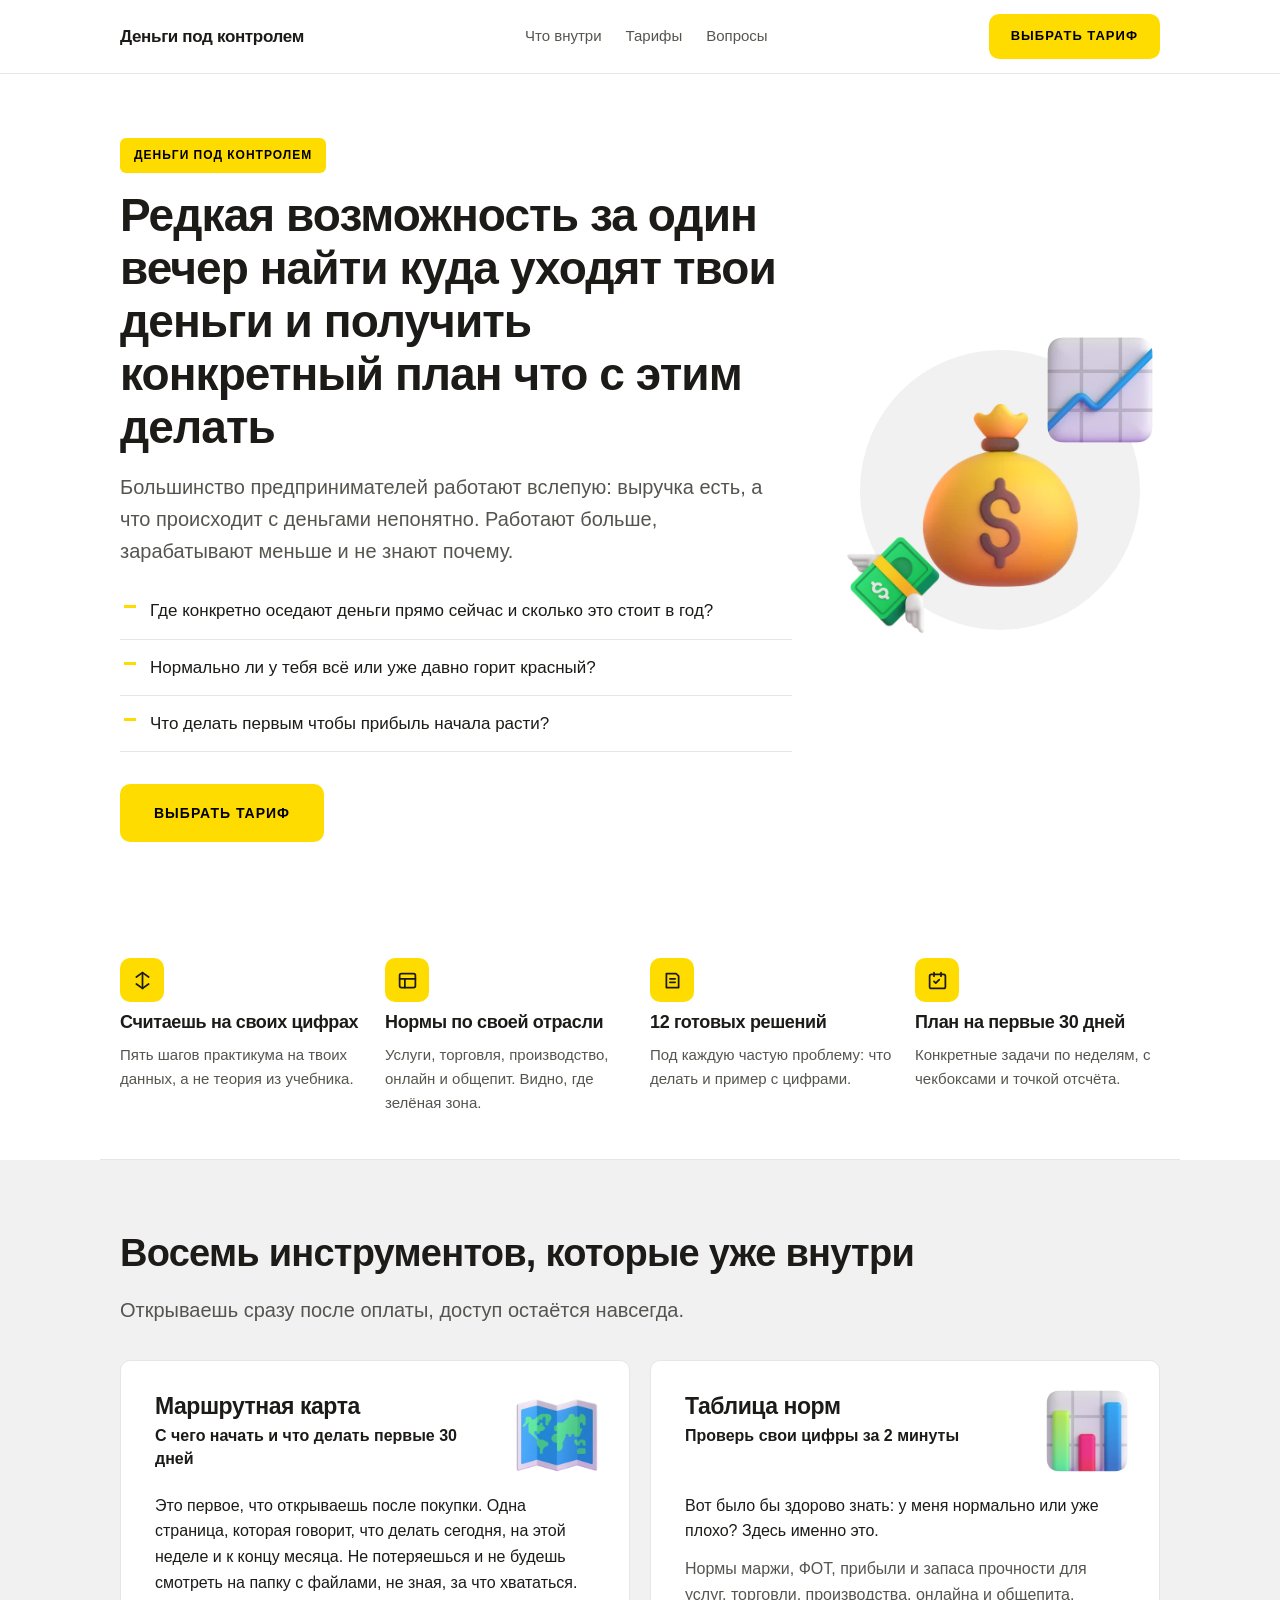
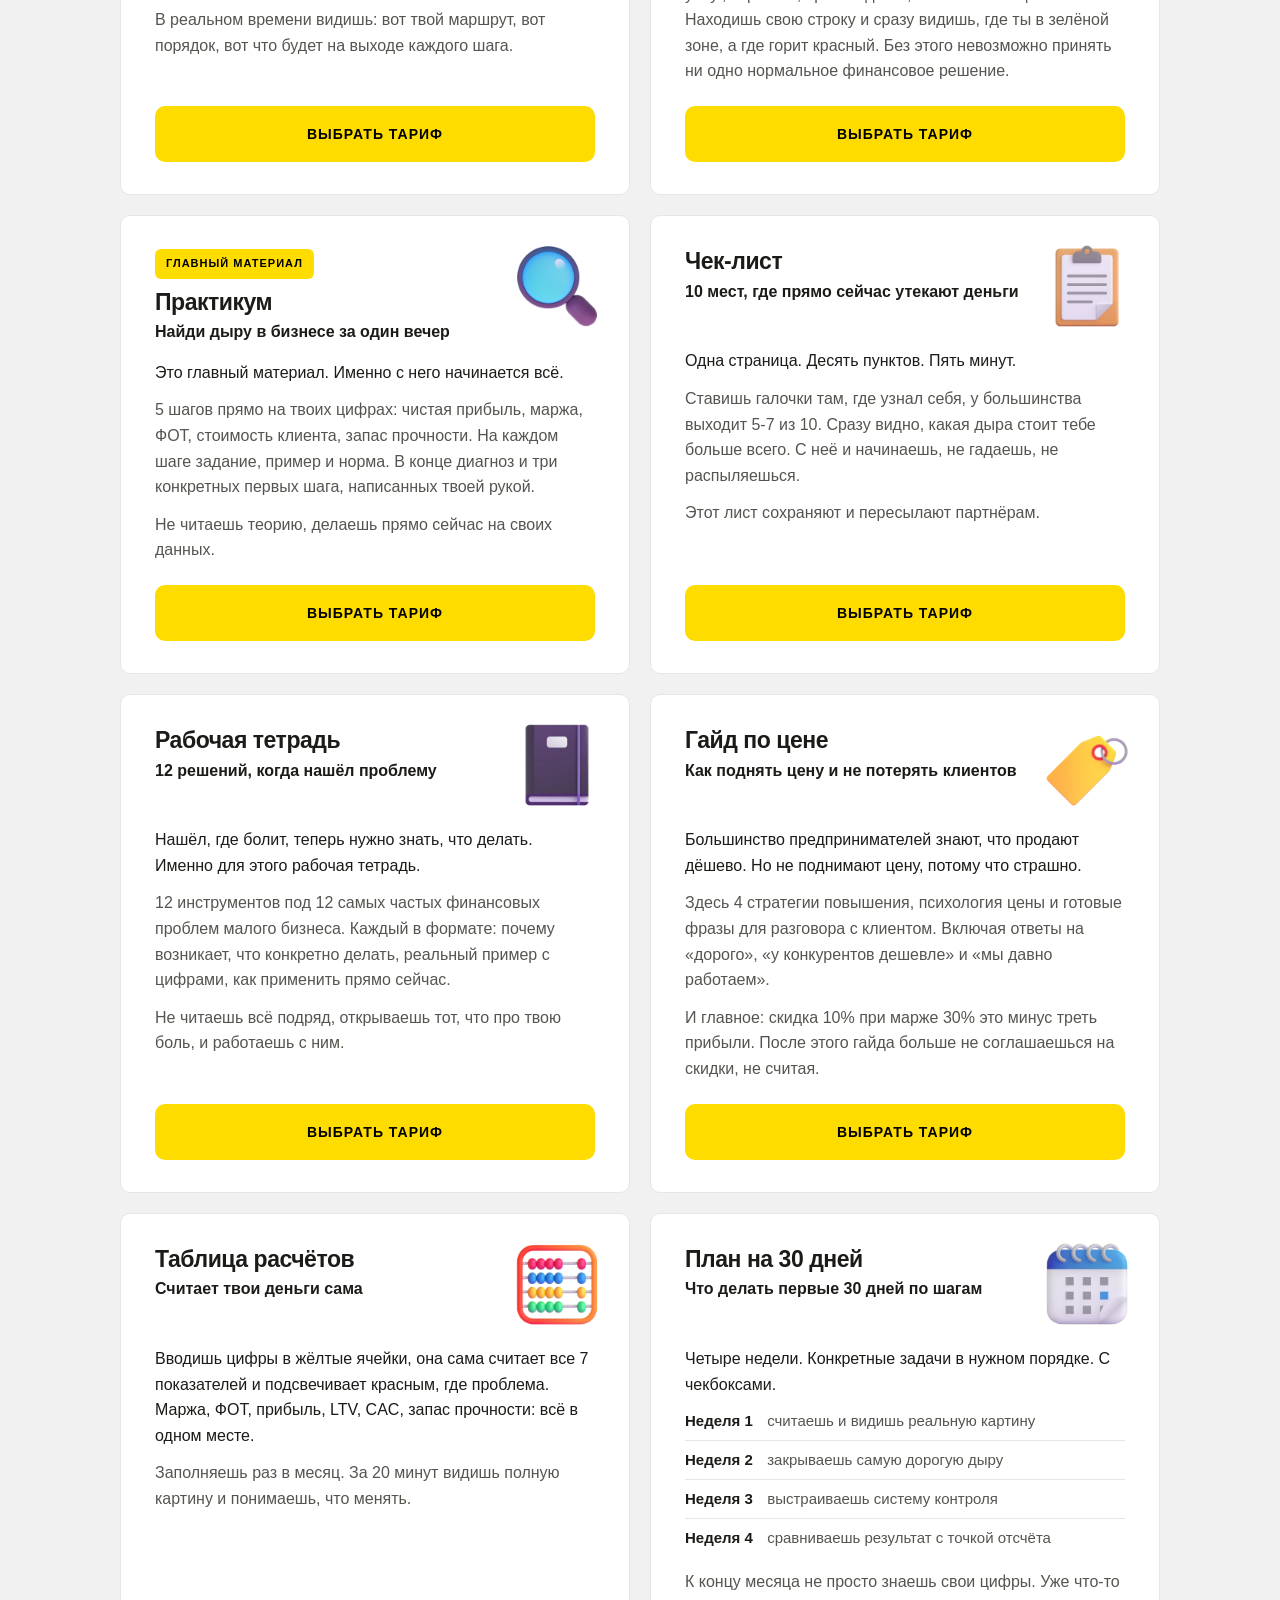
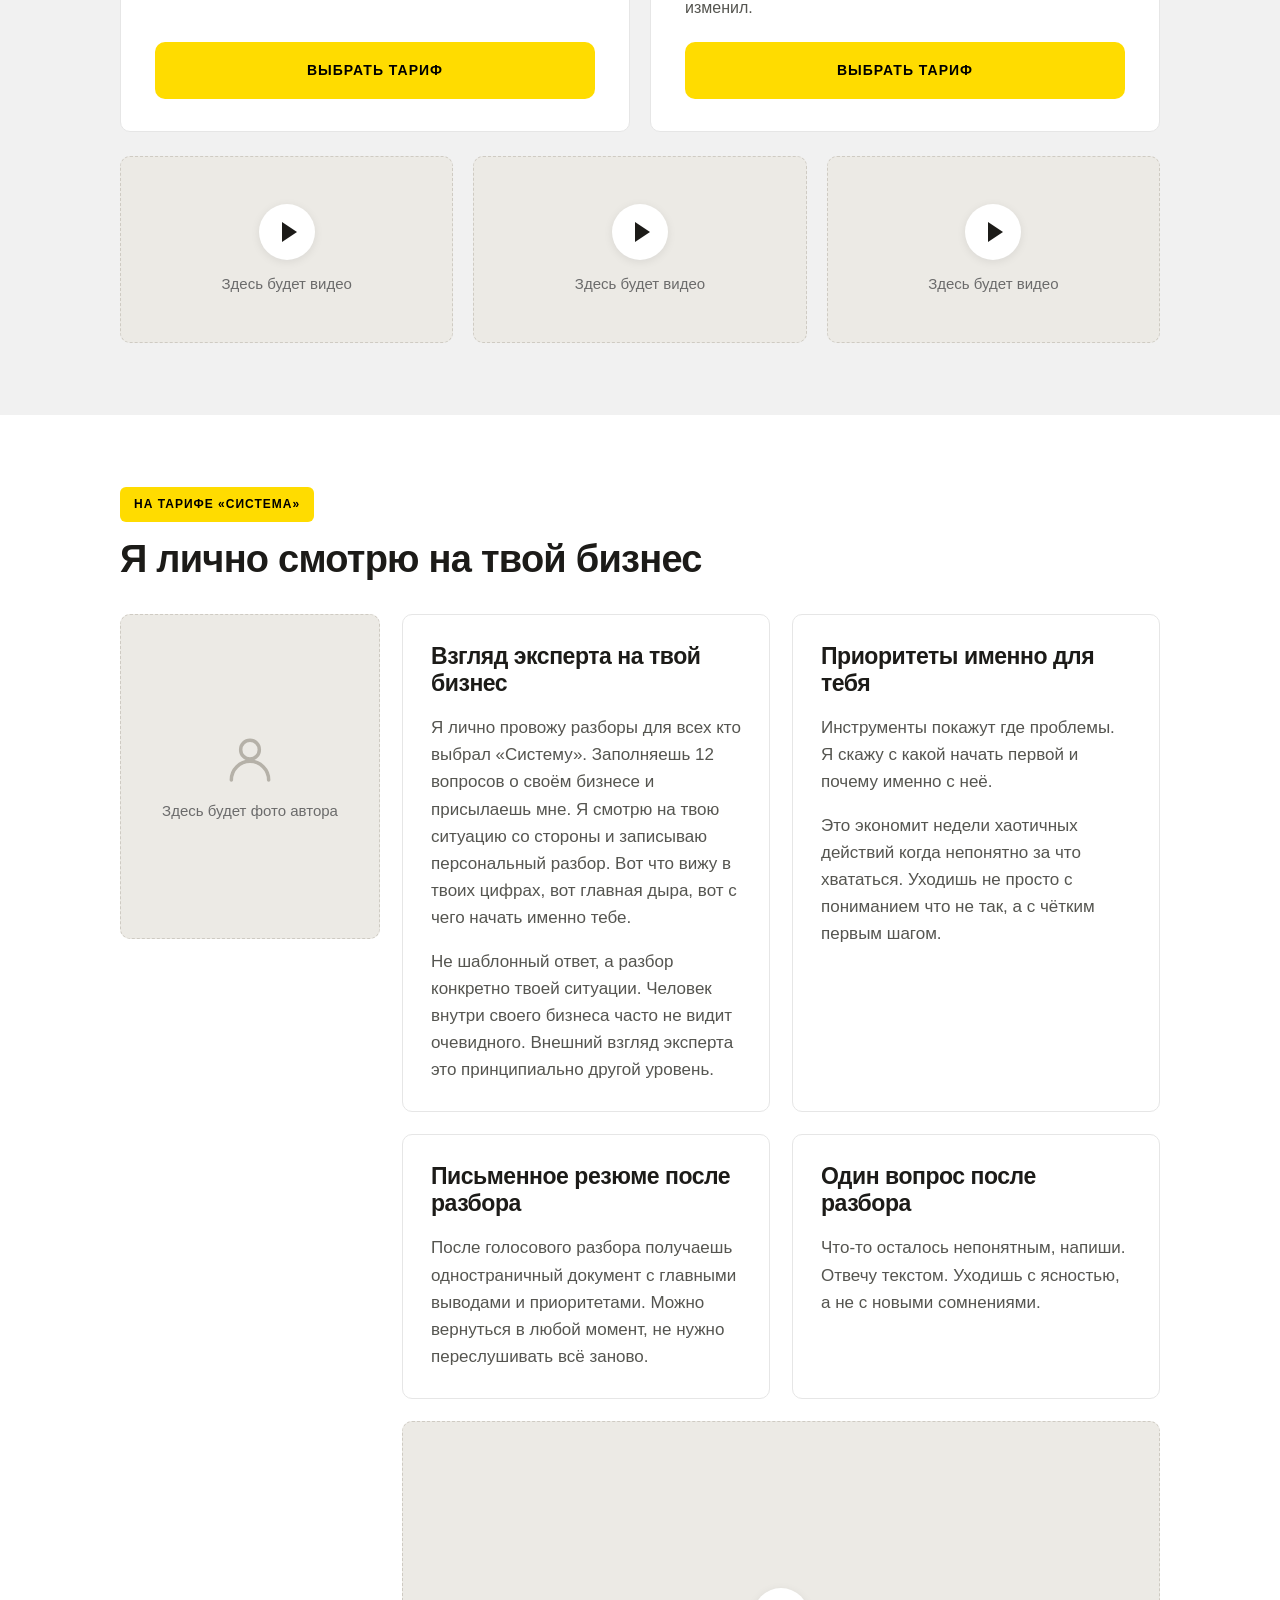
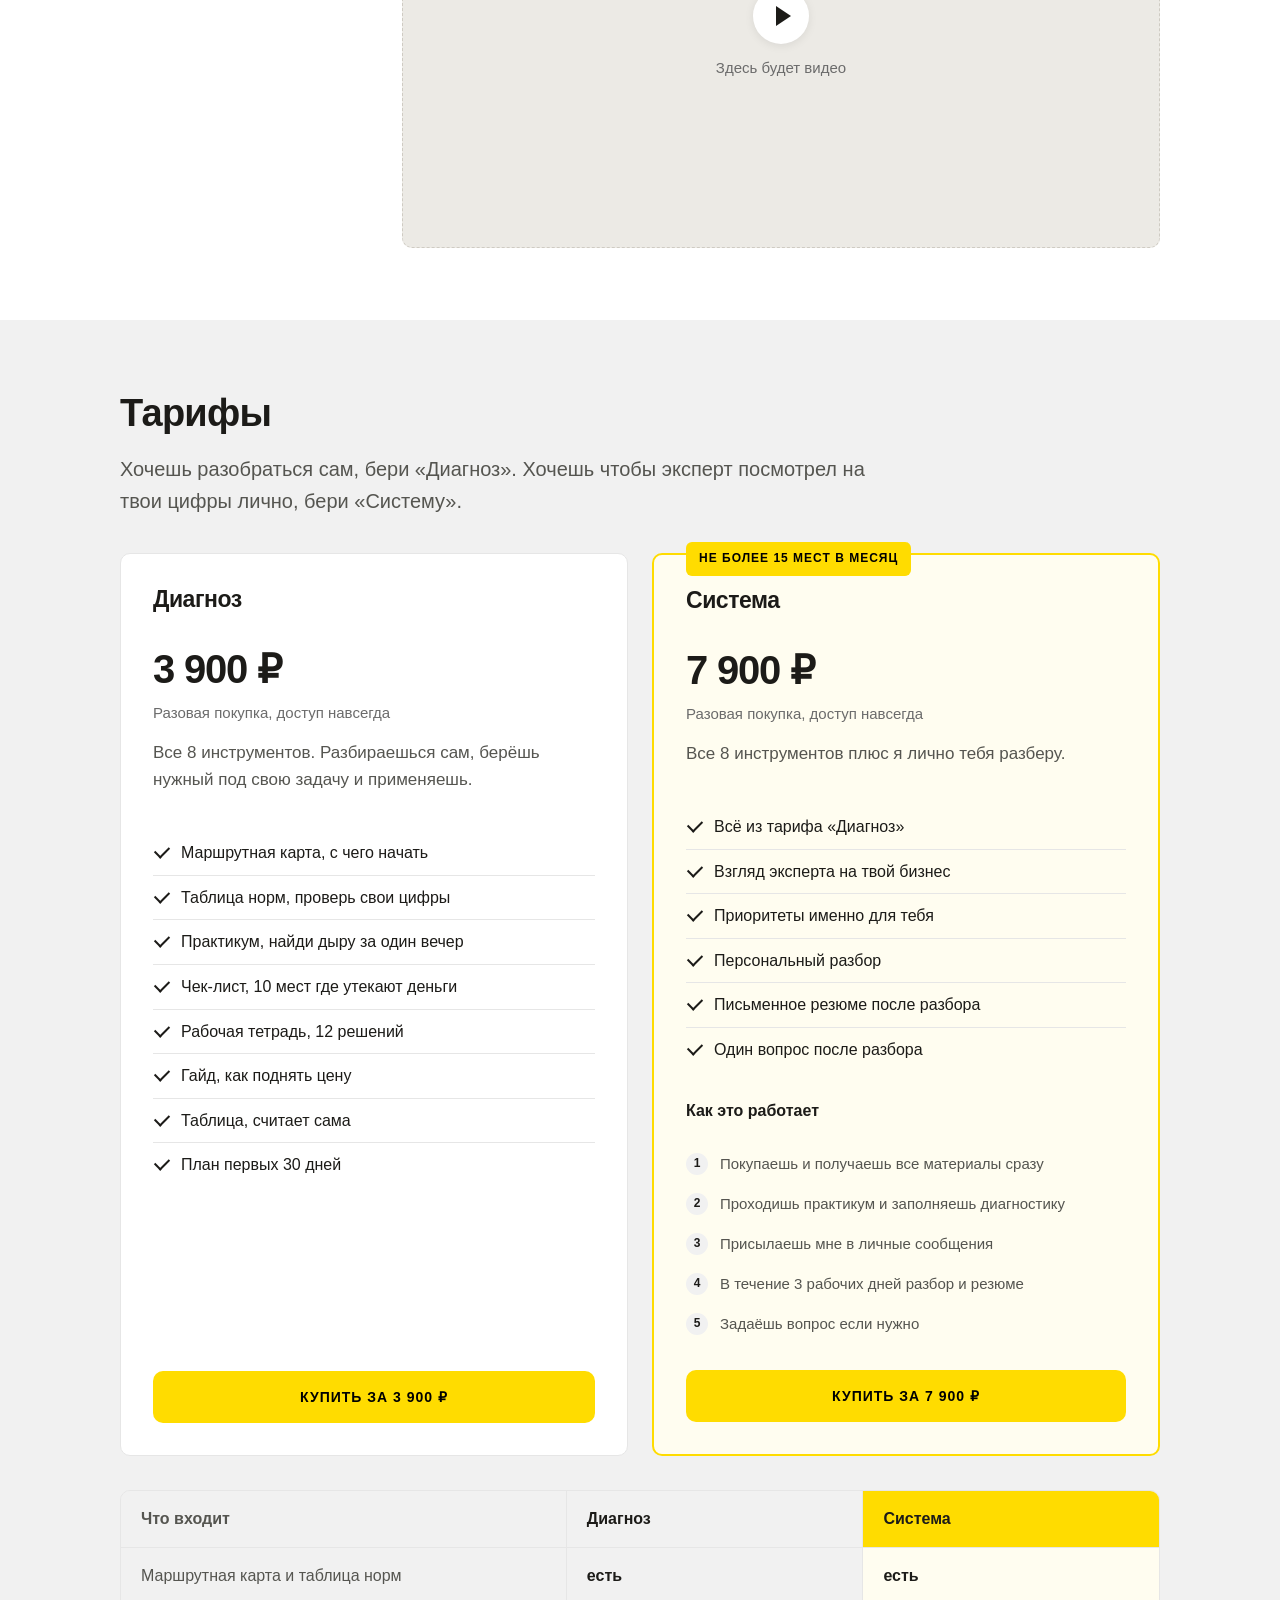
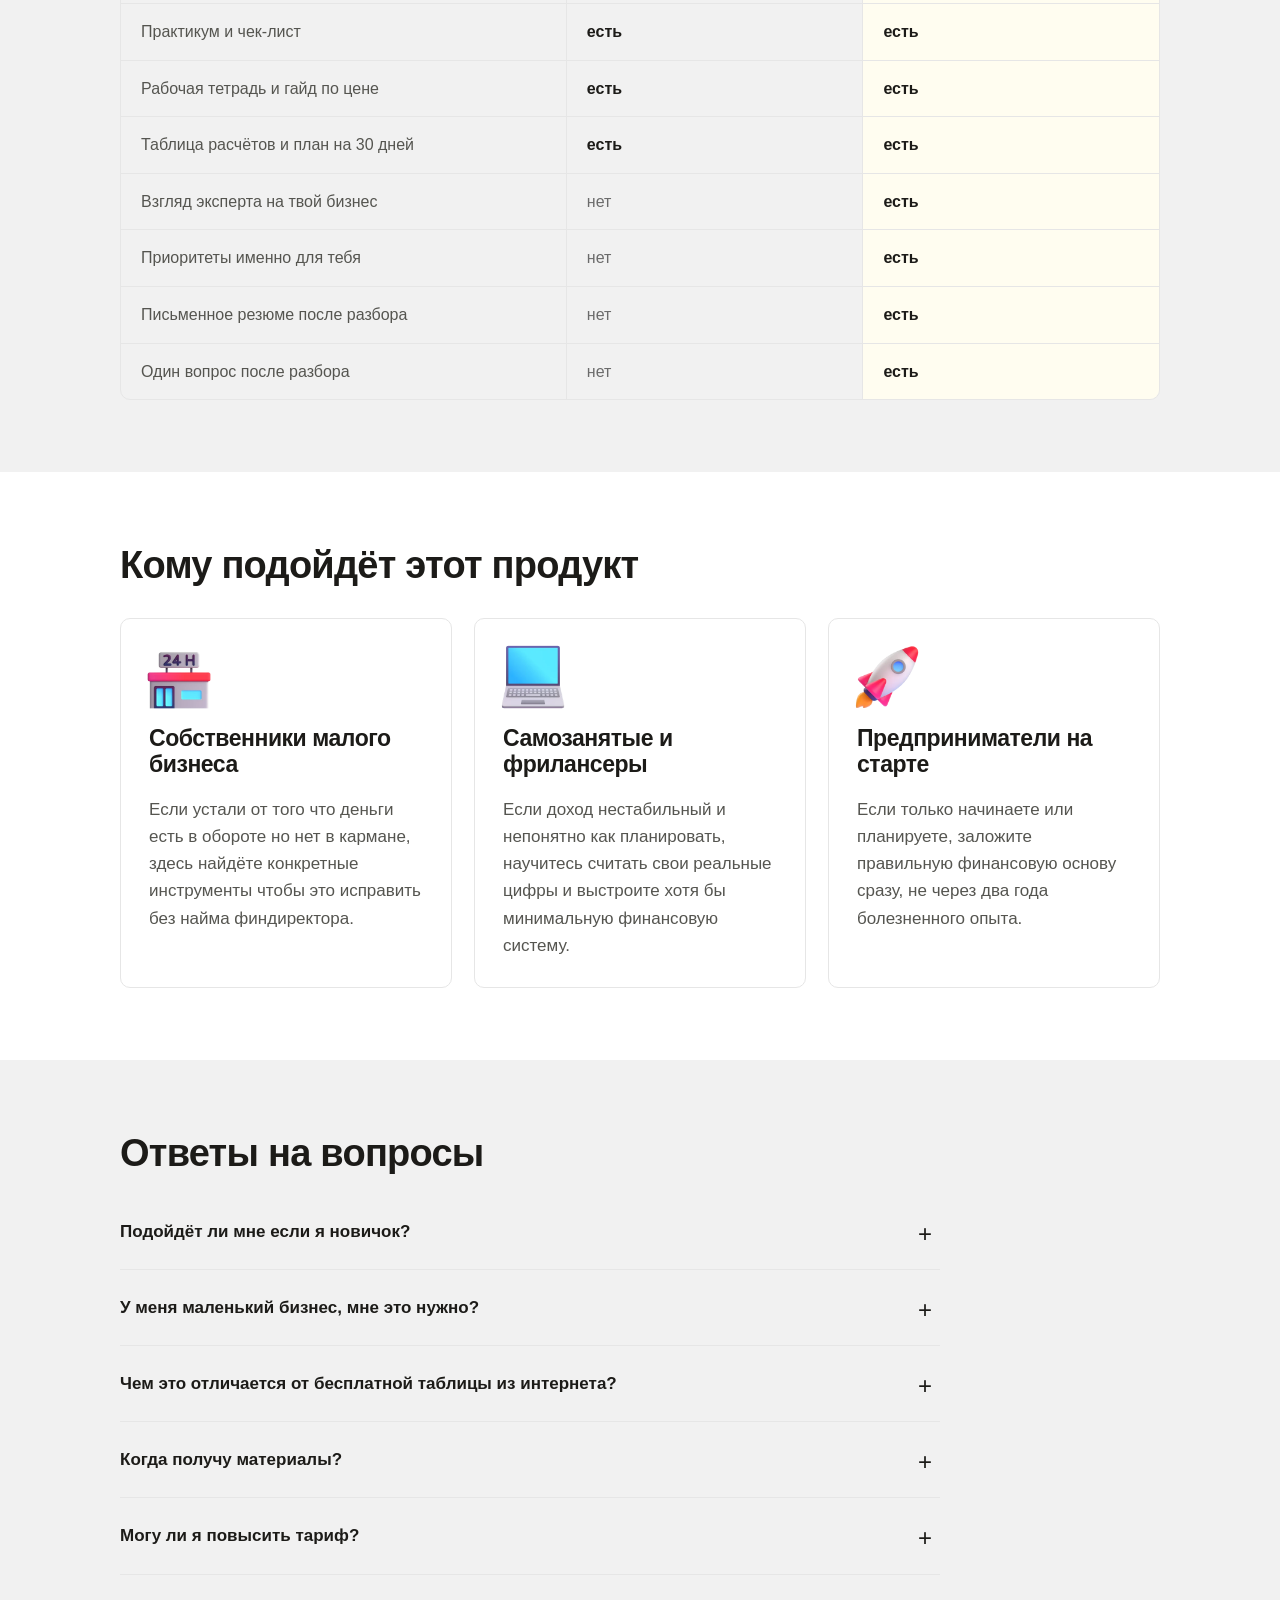
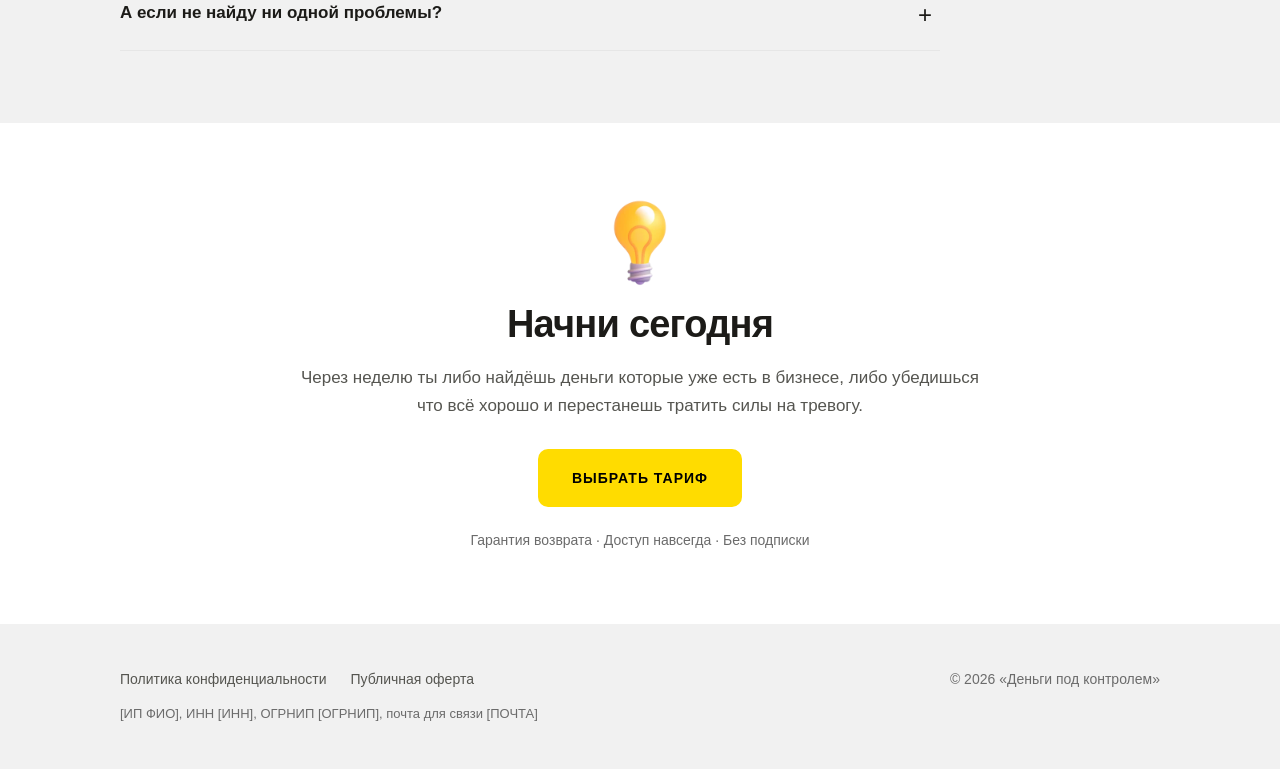
==== index.html @ 5a60edb5 "Мобильная версия и 10 раундов тестирования: картинки, тексты по docx, форма, стиль страниц" ====
<!DOCTYPE html>
<html lang="ru">
<head>
<meta charset="utf-8">
<meta name="viewport" content="width=device-width, initial-scale=1">
<title>Деньги под контролем</title>
<meta name="description" content="За один вечер найди куда уходят твои деньги и получи конкретный план что с этим делать.">
<meta name="theme-color" content="#ffffff">
<meta property="og:type" content="website">
<meta property="og:title" content="Деньги под контролем">
<meta property="og:description" content="За один вечер найди куда уходят твои деньги и получи конкретный план что с этим делать.">
<link rel="icon" type="image/png" href="img/favicon.png">
<link rel="apple-touch-icon" href="img/apple-touch-icon.png">

<style>
:root{
  --bg:#ffffff;
  --bg-soft:#f1f1f1;
  --ink:#1c1b18;
  --ink-2:#555550;
  --ink-3:#6b6b6b;
  --line:#e6e6e6;
  --accent:#ffdc00;
  --accent-dark:#f0cf00;
  --radius:10px;
  --maxw:1080px;
}
*{box-sizing:border-box}
html{scroll-padding-top:84px;-webkit-text-size-adjust:100%}
@media(prefers-reduced-motion:no-preference){html{scroll-behavior:smooth}}
body{margin:0;background:var(--bg);color:var(--ink);font-family:'Helvetica Neue',Helvetica,Arial,sans-serif;font-size:17px;line-height:1.6;-webkit-font-smoothing:antialiased}
img{max-width:100%;display:block}
a{color:inherit}
.wrap{max-width:var(--maxw);margin:0 auto;padding-left:20px;padding-right:20px}
section{padding-block:72px}
.soft{background:var(--bg-soft)}
h1,h2,h3{line-height:1.15;margin:0 0 18px;letter-spacing:-0.02em}
h1{font-size:clamp(30px,5vw,52px);font-weight:800}
h2{font-size:clamp(25px,3.6vw,38px);font-weight:700}
h3{font-size:clamp(19px,2.2vw,23px);font-weight:700}
p{margin:0 0 16px;color:var(--ink-2)}
.lead{font-size:clamp(17px,2vw,20px);color:var(--ink-2);max-width:760px}
.eyebrow{font-size:12px;font-weight:700;letter-spacing:1px;text-transform:uppercase;color:#000;background:var(--accent);display:inline-block;padding:8px 14px;border-radius:6px;margin-bottom:16px}
.btn{display:inline-block;background:var(--accent);color:#000;text-decoration:none;font-weight:700;font-size:14px;letter-spacing:1px;text-transform:uppercase;padding:18px 34px;border:0;border-radius:10px;cursor:pointer;transition:background .15s ease;font-family:inherit}
.btn:hover{background:var(--accent-dark)}
.btn-wide{width:100%;text-align:center}

.hero{padding-top:64px;padding-bottom:72px;display:grid;grid-template-columns:minmax(0,1fr) 320px;gap:48px;align-items:center}
.hero h1{font-size:clamp(28px,4.4vw,46px)}
.hero-art{position:relative;width:320px;height:320px}
.hero-art:before{content:"";position:absolute;inset:20px;border-radius:50%;background:var(--bg-soft)}
.hero-art img{position:absolute;height:auto}
.hero-art .a1{width:210px;left:55px;top:60px}
.hero-art .a2{width:120px;right:0;top:0}
.hero-art .a3{width:110px;left:0;bottom:10px}
.hero .q{list-style:none;padding:0;margin:0 0 32px;max-width:720px}
.hero .q li{padding:14px 0 14px 30px;border-bottom:1px solid var(--line);position:relative;color:var(--ink);font-weight:500}
.hero .q li:before{content:"";position:absolute;left:4px;top:22px;width:12px;height:3px;background:var(--accent)}

.grid{display:grid;gap:22px}
.grid-3{grid-template-columns:repeat(3,1fr)}
.grid-2{grid-template-columns:repeat(2,1fr)}
.card{background:#fff;border:1px solid var(--line);border-radius:var(--radius);padding:28px}
.card p:last-child{margin-bottom:0}
.who img{width:72px;height:72px;margin:-6px 0 12px -6px}

.tiles{display:grid;grid-template-columns:repeat(2,minmax(0,1fr));gap:20px}
.feature{display:flex;flex-direction:column;gap:12px;background:#fff;border:1px solid var(--line);border-radius:var(--radius);padding:32px 34px}
.feature .head{display:flex;align-items:flex-start;gap:16px;justify-content:space-between;margin-bottom:4px}
.feature .head img{width:92px;height:92px;flex:0 0 92px;margin:-8px -8px 0 0}
.feature .head .badge{display:inline-block;margin-bottom:10px}
.kicker{font-size:16px;font-weight:600;line-height:1.4;color:var(--ink)}
.feature p{font-size:16px;margin:0}
.feature p.hook{color:var(--ink)}
.weeks{list-style:none;margin:0;padding:0;font-size:15px;color:var(--ink-2)}
.weeks li{padding:7px 0;border-top:1px solid var(--line)}
.weeks li:first-child{border-top:0;padding-top:0}
.weeks b{display:inline-block;min-width:78px;color:var(--ink)}
.feature .btn{margin-top:auto;width:100%;text-align:center;padding:17px}
.feature p:last-of-type{margin-bottom:10px}
.badge{font-size:11px;font-weight:700;letter-spacing:1px;text-transform:uppercase;color:#000;background:var(--accent);padding:6px 11px;border-radius:6px;white-space:nowrap}
.feature h3{margin:0 0 6px}

.videos{display:grid;grid-template-columns:repeat(3,minmax(0,1fr));gap:20px;margin-top:24px}
.video-ph{aspect-ratio:16/9;max-width:100%;background:#eceae5;border:1px dashed #cfcbc3;border-radius:var(--radius);display:flex;flex-direction:column;gap:12px;align-items:center;justify-content:center;color:var(--ink-3);font-size:15px}
.play{width:56px;height:56px;border-radius:50%;background:#fff;box-shadow:0 2px 10px rgba(0,0,0,.08);position:relative}
.play:after{content:"";position:absolute;left:23px;top:18px;border-left:15px solid var(--ink);border-top:10px solid transparent;border-bottom:10px solid transparent}
.expert{display:grid;grid-template-columns:260px minmax(0,1fr);gap:22px;margin-top:32px;align-items:start}
.author{position:sticky;top:96px}
.photo-ph{aspect-ratio:4/5;background:#eceae5;border:1px dashed #cfcbc3;border-radius:var(--radius);display:flex;flex-direction:column;gap:12px;align-items:center;justify-content:center;color:var(--ink-3);font-size:15px;text-align:center;padding:20px}
.video-embed{aspect-ratio:16/9;border-radius:var(--radius);overflow:hidden}
.video-embed iframe{width:100%;height:100%;border:0;display:block}

.plans{display:grid;grid-template-columns:repeat(2,1fr);gap:24px;align-items:start}
.plan{border:1px solid var(--line);border-radius:var(--radius);padding:32px;background:#fff;display:flex;flex-direction:column;height:100%}
.plan.best{border:2px solid var(--accent);background:#fffdf0;position:relative}
.plan .tag{position:absolute;top:-13px;left:32px;background:var(--accent);color:#000;font-size:12px;font-weight:700;letter-spacing:1px;text-transform:uppercase;padding:7px 13px;border-radius:6px}
.price{font-size:40px;font-weight:800;letter-spacing:-0.03em;margin:6px 0 14px}
.price small{font-size:15px;font-weight:500;color:var(--ink-3);display:block;letter-spacing:0}
.plan ul{list-style:none;padding:0;margin:22px 0 28px}
.plan ul li{padding:9px 0 9px 28px;position:relative;font-size:16px;border-bottom:1px solid var(--line)}
.plan ul li:last-child{border-bottom:0}
.plan ul li:before{content:"";position:absolute;left:2px;top:15px;width:12px;height:7px;border-left:2px solid #1c1b18;border-bottom:2px solid #1c1b18;transform:rotate(-45deg)}
.plan .btn{margin-top:auto}
.steps{counter-reset:s;list-style:none;padding:0;margin:18px 0 26px}
.steps li{counter-increment:s;position:relative;padding:8px 0 8px 34px;font-size:15px;color:var(--ink-2)}
.steps li:before{content:counter(s);position:absolute;left:0;top:9px;width:22px;height:22px;border-radius:50%;background:var(--bg-soft);color:var(--ink);font-size:12px;font-weight:700;display:flex;align-items:center;justify-content:center}

.faq{max-width:820px}
.faq details{border-bottom:1px solid var(--line);padding:4px 0}
.faq summary{cursor:pointer;list-style:none;padding:20px 40px 20px 0;font-weight:600;position:relative}
.faq summary::-webkit-details-marker{display:none}
.faq summary:after{content:"+";position:absolute;right:8px;top:17px;font-size:24px;font-weight:400;color:#1c1b18}
.faq details[open] summary:after{content:"\2212"}
.faq details p{margin:0 0 20px}

.final{background:var(--bg);text-align:center}
.final img{width:96px;height:96px;margin:0 auto 12px}
.final h2{color:var(--ink)}
.final p{color:var(--ink-2);max-width:680px;margin-left:auto;margin-right:auto}
.final .note{font-size:14px;color:var(--ink-3);margin-top:22px}
.final .note span{white-space:nowrap}

footer{background:var(--bg-soft);padding:44px 0;font-size:14px;color:var(--ink-3)}
footer a{color:var(--ink-2);text-decoration:none;margin-right:20px}
footer a:hover{text-decoration:underline}
.foot-row{display:flex;flex-wrap:wrap;gap:12px;justify-content:space-between;align-items:center}
.foot-req{margin-top:14px;font-size:13px}

.overlay{position:fixed;inset:0;background:rgba(20,20,20,.55);display:none;align-items:center;justify-content:center;padding:20px;z-index:50}
.overlay.open{display:flex}
.modal{background:#fff;border-radius:var(--radius);max-width:460px;width:100%;padding:32px;max-height:90vh;overflow:auto;position:relative}
.modal h3{margin-bottom:6px}
.modal .sub{font-size:15px;color:var(--ink-3);margin-bottom:22px}
.close{position:absolute;right:18px;top:14px;background:none;border:0;font-size:26px;line-height:1;color:var(--ink-3);cursor:pointer}
label{display:block;font-size:14px;font-weight:500;margin-bottom:6px}
input[type=text],input[type=email],input[type=tel]{width:100%;padding:13px 14px;border:1px solid var(--line);border-radius:9px;font-size:16px;font-family:inherit;margin-bottom:16px;background:#fff;color:var(--ink)}
input:focus{outline:2px solid #1c1b18;outline-offset:-1px;border-color:transparent}
.check{display:flex;gap:10px;align-items:flex-start;font-size:13px;color:var(--ink-3);font-weight:400;margin-bottom:20px}
.check input{margin-top:3px;flex:0 0 auto;width:16px;height:16px;accent-color:#1c1b18}
.check a{color:var(--ink-2)}
.form-msg{font-size:14px;line-height:1.45;margin:-4px 0 14px;display:none}
.hint{font-size:13px;color:var(--ink-3);margin:-10px 0 16px}
.pay-note{font-size:13px;color:var(--ink-3);text-align:center;margin-top:10px}
input.invalid{border-color:#c0392b;background:#fff8f7}
.check input.invalid{outline:2px solid #c0392b;outline-offset:1px}
input::placeholder{color:#a9a9a9}
a:focus-visible,button:focus-visible,summary:focus-visible,.btn:focus-visible{outline:3px solid #1c1b18;outline-offset:2px}
.form-msg.ok{display:block;color:#1f7a3d}
.form-msg.err{display:block;color:#c0392b}


.topbar{position:sticky;top:0;z-index:30;background:rgba(255,255,255,.92);backdrop-filter:blur(8px);border-bottom:1px solid var(--line)}
.topbar .in{display:flex;align-items:center;justify-content:space-between;gap:16px;padding-block:14px}
.topbar .logo{font-weight:800;letter-spacing:-0.02em;font-size:17px}
.topbar nav{display:flex;gap:24px;font-size:15px;color:var(--ink-2)}
.topbar nav a{text-decoration:none}
.topbar nav a:hover{color:var(--ink)}
.topbar .btn{padding:12px 22px;font-size:13px;white-space:nowrap}
.perks{display:grid;grid-template-columns:repeat(4,minmax(0,1fr));gap:20px}
.perk{display:flex;flex-direction:column;gap:10px}
.perk .ico{width:44px;height:44px;border-radius:10px;background:var(--accent);display:flex;align-items:center;justify-content:center}
.perk h3{font-size:18px;margin:0}
.perk p{font-size:15px;margin:0}
.cmp{border:1px solid var(--line);border-radius:var(--radius);overflow:hidden;margin-top:34px}
.cmp .crow{display:grid;grid-template-columns:1.5fr 1fr 1fr;border-top:1px solid var(--line)}
.cmp .crow:first-child{border-top:0;font-weight:700}
.cmp .crow>div{padding:15px 20px;border-left:1px solid var(--line);font-size:16px}
.cmp .crow>div:first-child{border-left:0;color:var(--ink-2)}
.cmp .crow .best{background:#fffdf0}
.cmp .crow:first-child{background:var(--bg-soft)}
.cmp .crow:first-child .best{background:var(--accent)}
.yes{font-weight:700;color:#1c1b18}
.no{color:var(--ink-3)}

@media(max-width:860px){
  .topbar nav{display:none}
  .hero{grid-template-columns:1fr;padding-top:36px;padding-bottom:44px}
  .hero-art{display:none}
  .perks-sec{padding-block:36px!important}
  .perks{grid-template-columns:1fr 1fr}
  .cmp .crow{grid-template-columns:1.3fr .8fr .85fr}
  .cmp .crow>div{padding:11px 10px;font-size:14px;line-height:1.4}
  .cmp .crow>div:first-child{padding-left:14px}
  .plan{padding:30px 20px 22px}
  .plan .tag{left:20px}
  .price{font-size:34px}

  .grid-3{grid-template-columns:1fr}
  section{padding-block:52px}
  .expert{grid-template-columns:1fr}
  .author{position:static}
  .photo-ph{aspect-ratio:auto;flex-direction:row;justify-content:flex-start;padding:16px 18px;text-align:left}
  .feature{padding:24px 20px}
  .videos{gap:12px}
  .feature .head img{width:68px;height:68px;flex-basis:68px;margin:-4px -4px 0 0}
}
@media(max-width:700px){
  .grid-2{grid-template-columns:1fr}
  .plans{grid-template-columns:1fr}
  .tiles{grid-template-columns:1fr}
  .videos{display:flex;overflow-x:auto;scroll-snap-type:x mandatory;gap:12px;margin-left:-20px;margin-right:-20px;padding:0 20px 6px;scrollbar-width:none}
  .videos::-webkit-scrollbar{display:none}
  .videos .video-ph{flex:0 0 84%;scroll-snap-align:center}
  .videos .video-ph{max-width:420px}
}
@media(max-width:360px){
  .hero h1{font-size:26px}
  .topbar .logo{font-size:14px}
}
@media(max-width:560px){
  .foot-links a{display:block;margin:0 0 10px}
  .card{padding:24px 20px}
  .topbar .in{padding-block:10px;gap:12px}
  .topbar .logo{font-size:15px;line-height:1.2}
  .topbar .btn{padding:10px 14px;font-size:11px}
  .hero-btn,.final-btn{display:block;text-align:center}
  .overlay{padding:12px}
  .modal{padding:26px 20px;max-height:calc(100dvh - 24px)}
}
</style>
</head>
<body>

<div class="topbar">
  <div class="wrap in">
    <span class="logo">Деньги под контролем</span>
    <nav>
      <a href="#vnutri">Что внутри</a>
      <a href="#tarify">Тарифы</a>
      <a href="#voprosy">Вопросы</a>
    </nav>
    <a class="btn" href="#tarify">Выбрать тариф</a>
  </div>
</div>

<section class="hero wrap">
  <div class="hero-text">
  <div class="eyebrow">Деньги под контролем</div>
  <h1>Редкая возможность за один вечер найти куда уходят твои деньги и получить конкретный план что с этим делать</h1>
  <p class="lead">Большинство предпринимателей работают вслепую: выручка есть, а что происходит с деньгами непонятно. Работают больше, зарабатывают меньше и не знают почему.</p>
  <ul class="q">
    <li>Где конкретно оседают деньги прямо сейчас и сколько это стоит в год?</li>
    <li>Нормально ли у тебя всё или уже давно горит красный?</li>
    <li>Что делать первым чтобы прибыль начала расти?</li>
  </ul>
  <a href="#tarify" class="btn hero-btn">Выбрать тариф</a>
  </div>
  <div class="hero-art" aria-hidden="true">
    <img class="a1" src="img/moneybag.webp" alt="" width="240" height="240">
    <img class="a2" src="img/growth.webp" alt="" width="240" height="240">
    <img class="a3" src="img/moneywings.webp" alt="" width="240" height="240">
  </div>
</section>

<section class="wrap perks-sec" style="padding-block:44px;border-bottom:1px solid var(--line)">
  <div class="perks">
    <div class="perk">
      <span class="ico"><svg width="21" height="21" viewBox="0 0 24 24" fill="none" stroke="#1c1b18" stroke-width="2" stroke-linecap="round" stroke-linejoin="round"><path d="M12 3v18"></path><path d="M5 8l7-5 7 5"></path><path d="M5 16l7 5 7-5"></path></svg></span>
      <h3>Считаешь на своих цифрах</h3>
      <p>Пять шагов практикума на твоих данных, а не теория из учебника.</p>
    </div>
    <div class="perk">
      <span class="ico"><svg width="21" height="21" viewBox="0 0 24 24" fill="none" stroke="#1c1b18" stroke-width="2" stroke-linecap="round" stroke-linejoin="round"><rect x="3" y="4" width="18" height="16" rx="2"></rect><path d="M3 10h18"></path><path d="M9 10v10"></path></svg></span>
      <h3>Нормы по своей отрасли</h3>
      <p>Услуги, торговля, производство, онлайн и общепит. Видно, где зелёная зона.</p>
    </div>
    <div class="perk">
      <span class="ico"><svg width="21" height="21" viewBox="0 0 24 24" fill="none" stroke="#1c1b18" stroke-width="2" stroke-linecap="round" stroke-linejoin="round"><path d="M5 4h11l3 3v13H5z"></path><path d="M9 10h6"></path><path d="M9 14h6"></path></svg></span>
      <h3>12 готовых решений</h3>
      <p>Под каждую частую проблему: что делать и пример с цифрами.</p>
    </div>
    <div class="perk">
      <span class="ico"><svg width="21" height="21" viewBox="0 0 24 24" fill="none" stroke="#1c1b18" stroke-width="2" stroke-linecap="round" stroke-linejoin="round"><rect x="3" y="5" width="18" height="16" rx="2"></rect><path d="M8 3v4"></path><path d="M16 3v4"></path><path d="M8 13l2 2 4-4"></path></svg></span>
      <h3>План на первые 30 дней</h3>
      <p>Конкретные задачи по неделям, с чекбоксами и точкой отсчёта.</p>
    </div>
  </div>
</section>

<section class="soft" id="vnutri">
  <div class="wrap">
    <h2>Восемь инструментов, которые уже внутри</h2>
    <p class="lead" style="margin-bottom:34px">Открываешь сразу после оплаты, доступ остаётся навсегда.</p>

    <div class="tiles">
      <div class="feature">
        <div class="head">
          <div><h3>Маршрутная карта</h3><div class="kicker">С чего начать и что делать первые 30 дней</div></div>
          <img src="img/map.webp" alt="" width="240" height="240" loading="lazy">
        </div>
        <p class="hook">Это первое, что открываешь после покупки. Одна страница, которая говорит, что делать сегодня, на этой неделе и к концу месяца. Не потеряешься и не будешь смотреть на папку с файлами, не зная, за что хвататься.</p>
        <p>В реальном времени видишь: вот твой маршрут, вот порядок, вот что будет на выходе каждого шага.</p>
        <a class="btn" href="#tarify">Выбрать тариф</a>
      </div>

      <div class="feature">
        <div class="head">
          <div><h3>Таблица норм</h3><div class="kicker">Проверь свои цифры за 2 минуты</div></div>
          <img src="img/chart.webp" alt="" width="240" height="240" loading="lazy">
        </div>
        <p class="hook">Вот было бы здорово знать: у меня нормально или уже плохо? Здесь именно это.</p>
        <p>Нормы маржи, ФОТ, прибыли и запаса прочности для услуг, торговли, производства, онлайна и общепита. Находишь свою строку и сразу видишь, где ты в зелёной зоне, а где горит красный. Без этого невозможно принять ни одно нормальное финансовое решение.</p>
        <a class="btn" href="#tarify">Выбрать тариф</a>
      </div>

      <div class="feature">
        <div class="head">
          <div><span class="badge">главный материал</span><h3>Практикум</h3><div class="kicker">Найди дыру в бизнесе за один вечер</div></div>
          <img src="img/search.webp" alt="" width="240" height="240" loading="lazy">
        </div>
        <p class="hook">Это главный материал. Именно с него начинается всё.</p>
        <p>5 шагов прямо на твоих цифрах: чистая прибыль, маржа, ФОТ, стоимость клиента, запас прочности. На каждом шаге задание, пример и норма. В конце диагноз и три конкретных первых шага, написанных твоей рукой.</p>
        <p>Не читаешь теорию, делаешь прямо сейчас на своих данных.</p>
        <a class="btn" href="#tarify">Выбрать тариф</a>
      </div>

      <div class="feature">
        <div class="head">
          <div><h3>Чек-лист</h3><div class="kicker">10 мест, где прямо сейчас утекают деньги</div></div>
          <img src="img/checklist.webp" alt="" width="240" height="240" loading="lazy">
        </div>
        <p class="hook">Одна страница. Десять пунктов. Пять минут.</p>
        <p>Ставишь галочки там, где узнал себя, у большинства выходит 5-7 из 10. Сразу видно, какая дыра стоит тебе больше всего. С неё и начинаешь, не гадаешь, не распыляешься.</p>
        <p>Этот лист сохраняют и пересылают партнёрам.</p>
        <a class="btn" href="#tarify">Выбрать тариф</a>
      </div>

      <div class="feature">
        <div class="head">
          <div><h3>Рабочая тетрадь</h3><div class="kicker">12 решений, когда нашёл проблему</div></div>
          <img src="img/notebook.webp" alt="" width="240" height="240" loading="lazy">
        </div>
        <p class="hook">Нашёл, где болит, теперь нужно знать, что делать. Именно для этого рабочая тетрадь.</p>
        <p>12 инструментов под 12 самых частых финансовых проблем малого бизнеса. Каждый в формате: почему возникает, что конкретно делать, реальный пример с цифрами, как применить прямо сейчас.</p>
        <p>Не читаешь всё подряд, открываешь тот, что про твою боль, и работаешь с ним.</p>
        <a class="btn" href="#tarify">Выбрать тариф</a>
      </div>

      <div class="feature">
        <div class="head">
          <div><h3>Гайд по цене</h3><div class="kicker">Как поднять цену и не потерять клиентов</div></div>
          <img src="img/price.webp" alt="" width="240" height="240" loading="lazy">
        </div>
        <p class="hook">Большинство предпринимателей знают, что продают дёшево. Но не поднимают цену, потому что страшно.</p>
        <p>Здесь 4 стратегии повышения, психология цены и готовые фразы для разговора с клиентом. Включая ответы на «дорого», «у конкурентов дешевле» и «мы давно работаем».</p>
        <p>И главное: скидка 10% при марже 30% это минус треть прибыли. После этого гайда больше не соглашаешься на скидки, не считая.</p>
        <a class="btn" href="#tarify">Выбрать тариф</a>
      </div>

      <div class="feature">
        <div class="head">
          <div><h3>Таблица расчётов</h3><div class="kicker">Считает твои деньги сама</div></div>
          <img src="img/abacus.webp" alt="" width="240" height="240" loading="lazy">
        </div>
        <p class="hook">Вводишь цифры в жёлтые ячейки, она сама считает все 7 показателей и подсвечивает красным, где проблема. Маржа, ФОТ, прибыль, LTV, CAC, запас прочности: всё в одном месте.</p>
        <p>Заполняешь раз в месяц. За 20 минут видишь полную картину и понимаешь, что менять.</p>
        <a class="btn" href="#tarify">Выбрать тариф</a>
      </div>

      <div class="feature">
        <div class="head">
          <div><h3>План на 30 дней</h3><div class="kicker">Что делать первые 30 дней по шагам</div></div>
          <img src="img/calendar.webp" alt="" width="240" height="240" loading="lazy">
        </div>
        <p class="hook">Четыре недели. Конкретные задачи в нужном порядке. С чекбоксами.</p>
        <ul class="weeks">
          <li><b>Неделя 1</b> считаешь и видишь реальную картину</li>
          <li><b>Неделя 2</b> закрываешь самую дорогую дыру</li>
          <li><b>Неделя 3</b> выстраиваешь систему контроля</li>
          <li><b>Неделя 4</b> сравниваешь результат с точкой отсчёта</li>
        </ul>
        <p>К концу месяца не просто знаешь свои цифры. Уже что-то изменил.</p>
        <a class="btn" href="#tarify">Выбрать тариф</a>
      </div>

    </div>

    <div class="videos">
      <div class="video-ph" data-video="praktikum"><span class="play" aria-hidden="true"></span>Здесь будет видео</div>
      <div class="video-ph" data-video="guide"><span class="play" aria-hidden="true"></span>Здесь будет видео</div>
      <div class="video-ph" data-video="sistema"><span class="play" aria-hidden="true"></span>Здесь будет видео</div>
    </div>
  </div>
</section>

<section class="wrap">
  <div class="eyebrow">На тарифе «Система»</div>
  <h2>Я лично смотрю на твой бизнес</h2>
  <div class="expert">
    <div class="author">
      <div class="photo-ph">
        <svg width="56" height="56" viewBox="0 0 24 24" fill="none" stroke="#b5b1a8" stroke-width="1.5" stroke-linecap="round" aria-hidden="true"><circle cx="12" cy="8" r="4"></circle><path d="M4 21c0-4.4 3.6-8 8-8s8 3.6 8 8"></path></svg>
        <span>Здесь будет фото автора</span>
      </div>
    </div>
    <div>
    <div class="grid grid-2">
      <div class="card">
        <h3>Взгляд эксперта на твой бизнес</h3>
        <p>Я лично провожу разборы для всех кто выбрал «Систему». Заполняешь 12 вопросов о своём бизнесе и присылаешь мне. Я смотрю на твою ситуацию со стороны и записываю персональный разбор. Вот что вижу в твоих цифрах, вот главная дыра, вот с чего начать именно тебе.</p>
        <p>Не шаблонный ответ, а разбор конкретно твоей ситуации. Человек внутри своего бизнеса часто не видит очевидного. Внешний взгляд эксперта это принципиально другой уровень.</p>
      </div>
      <div class="card">
        <h3>Приоритеты именно для тебя</h3>
        <p>Инструменты покажут где проблемы. Я скажу с какой начать первой и почему именно с неё.</p>
        <p>Это экономит недели хаотичных действий когда непонятно за что хвататься. Уходишь не просто с пониманием что не так, а с чётким первым шагом.</p>
      </div>
      <div class="card">
        <h3>Письменное резюме после разбора</h3>
        <p>После голосового разбора получаешь одностраничный документ с главными выводами и приоритетами. Можно вернуться в любой момент, не нужно переслушивать всё заново.</p>
      </div>
      <div class="card">
        <h3>Один вопрос после разбора</h3>
        <p>Что-то осталось непонятным, напиши. Отвечу текстом. Уходишь с ясностью, а не с новыми сомнениями.</p>
      </div>
    </div>
      <div class="video-ph" data-video="sistema" style="margin-top:22px"><span class="play" aria-hidden="true"></span>Здесь будет видео</div>
    </div>
  </div>
</section>

<section class="soft" id="tarify">
  <div class="wrap">
    <h2>Тарифы</h2>
    <p class="lead" style="margin-bottom:36px">Хочешь разобраться сам, бери «Диагноз». Хочешь чтобы эксперт посмотрел на твои цифры лично, бери «Систему».</p>
    <div class="plans">
      <div class="plan">
        <h3>Диагноз</h3>
        <div class="price">3 900 ₽<small>Разовая покупка, доступ навсегда</small></div>
        <p>Все 8 инструментов. Разбираешься сам, берёшь нужный под свою задачу и применяешь.</p>
        <ul>
          <li>Маршрутная карта, с чего начать</li>
          <li>Таблица норм, проверь свои цифры</li>
          <li>Практикум, найди дыру за один вечер</li>
          <li>Чек-лист, 10 мест где утекают деньги</li>
          <li>Рабочая тетрадь, 12 решений</li>
          <li>Гайд, как поднять цену</li>
          <li>Таблица, считает сама</li>
          <li>План первых 30 дней</li>
        </ul>
        <button class="btn btn-wide" data-order="Диагноз" data-price="3900">Купить за 3 900 ₽</button>
      </div>

      <div class="plan best">
        <div class="tag">не более 15 мест в месяц</div>
        <h3>Система</h3>
        <div class="price">7 900 ₽<small>Разовая покупка, доступ навсегда</small></div>
        <p>Все 8 инструментов плюс я лично тебя разберу.</p>
        <ul>
          <li>Всё из тарифа «Диагноз»</li>
          <li>Взгляд эксперта на твой бизнес</li>
          <li>Приоритеты именно для тебя</li>
          <li>Персональный разбор</li>
          <li>Письменное резюме после разбора</li>
          <li>Один вопрос после разбора</li>
        </ul>
        <div class="kicker" style="font-weight:600;margin-bottom:4px;color:var(--ink)">Как это работает</div>
        <ol class="steps">
          <li>Покупаешь и получаешь все материалы сразу</li>
          <li>Проходишь практикум и заполняешь диагностику</li>
          <li>Присылаешь мне в личные сообщения</li>
          <li>В течение 3 рабочих дней разбор и резюме</li>
          <li>Задаёшь вопрос если нужно</li>
        </ol>
        <button class="btn btn-wide" data-order="Система" data-price="7900">Купить за 7 900 ₽</button>
      </div>
    </div>

    <div class="cmp" role="table" aria-label="Сравнение тарифов">
      <div class="crow" role="row"><div role="columnheader">Что входит</div><div role="columnheader">Диагноз</div><div class="best" role="columnheader">Система</div></div>
      <div class="crow" role="row"><div role="rowheader">Маршрутная карта и таблица норм</div><div class="yes" role="cell">есть</div><div class="best yes" role="cell">есть</div></div>
      <div class="crow" role="row"><div role="rowheader">Практикум и чек-лист</div><div class="yes" role="cell">есть</div><div class="best yes" role="cell">есть</div></div>
      <div class="crow" role="row"><div role="rowheader">Рабочая тетрадь и гайд по цене</div><div class="yes" role="cell">есть</div><div class="best yes" role="cell">есть</div></div>
      <div class="crow" role="row"><div role="rowheader">Таблица расчётов и план на 30 дней</div><div class="yes" role="cell">есть</div><div class="best yes" role="cell">есть</div></div>
      <div class="crow" role="row"><div role="rowheader">Взгляд эксперта на твой бизнес</div><div class="no" role="cell">нет</div><div class="best yes" role="cell">есть</div></div>
      <div class="crow" role="row"><div role="rowheader">Приоритеты именно для тебя</div><div class="no" role="cell">нет</div><div class="best yes" role="cell">есть</div></div>
      <div class="crow" role="row"><div role="rowheader">Письменное резюме после разбора</div><div class="no" role="cell">нет</div><div class="best yes" role="cell">есть</div></div>
      <div class="crow" role="row"><div role="rowheader">Один вопрос после разбора</div><div class="no" role="cell">нет</div><div class="best yes" role="cell">есть</div></div>
    </div>
  </div>
</section>

<section class="wrap">
  <h2>Кому подойдёт этот продукт</h2>
  <div class="grid grid-3 who" style="margin-top:30px">
    <div class="card">
      <img src="img/store.webp" alt="" width="240" height="240" loading="lazy">
      <h3>Собственники малого бизнеса</h3>
      <p>Если устали от того что деньги есть в обороте но нет в кармане, здесь найдёте конкретные инструменты чтобы это исправить без найма финдиректора.</p>
    </div>
    <div class="card">
      <img src="img/laptop.webp" alt="" width="240" height="240" loading="lazy">
      <h3>Самозанятые и фрилансеры</h3>
      <p>Если доход нестабильный и непонятно как планировать, научитесь считать свои реальные цифры и выстроите хотя бы минимальную финансовую систему.</p>
    </div>
    <div class="card">
      <img src="img/rocket.webp" alt="" width="240" height="240" loading="lazy">
      <h3>Предприниматели на старте</h3>
      <p>Если только начинаете или планируете, заложите правильную финансовую основу сразу, не через два года болезненного опыта.</p>
    </div>
  </div>
</section>

<section class="soft" id="voprosy">
  <div class="wrap">
    <h2>Ответы на вопросы</h2>
    <div class="faq">
    <details>
      <summary>Подойдёт ли мне если я новичок?</summary>
      <p>Материал написан для людей которые уже ведут бизнес или работают на себя. Если вы новичок, часть терминов придётся погуглить. Но базовые понятия объясняются внутри каждого инструмента.</p>
    </details>
    <details>
      <summary>У меня маленький бизнес, мне это нужно?</summary>
      <p>Чем меньше бизнес, тем острее каждая финансовая ошибка. Все инструменты работают от 100 000 ₽ выручки в месяц.</p>
    </details>
    <details>
      <summary>Чем это отличается от бесплатной таблицы из интернета?</summary>
      <p>Таблица считает цифры. Этот продукт объясняет что они значат, показывает где потери и даёт 12 конкретных решений. Разница как между весами и диетологом.</p>
    </details>
    <details>
      <summary>Когда получу материалы?</summary>
      <p>После оплаты на ваш e-mail придёт письмо с доступами и подробными инструкциями. Не нашли письмо? Проверьте папки «Спам», «Реклама», «Соцсети» или «Промоакции».</p>
    </details>
    <details>
      <summary>Могу ли я повысить тариф?</summary>
      <p>Да, у вас будет такая опция сразу после оплаты. Но повышение тарифа происходит по полной цене тарифа, поэтому удобнее сразу брать тариф «Система».</p>
    </details>
    <details>
      <summary>А если не найду ни одной проблемы?</summary>
      <p>Напиши мне, лично посмотрю. Если всё действительно идеально, верну деньги.</p>
    </details>
    </div>
  </div>
</section>

<section class="final">
  <div class="wrap">
    <img src="img/bulb.webp" alt="" width="240" height="240" loading="lazy">
    <h2>Начни сегодня</h2>
    <p>Через неделю ты либо найдёшь деньги которые уже есть в бизнесе, либо убедишься что всё хорошо и перестанешь тратить силы на тревогу.</p>
    <a href="#tarify" class="btn final-btn" style="margin-top:14px">Выбрать тариф</a>
    <div class="note"><span>Гарантия возврата</span> · <span>Доступ навсегда</span> · <span>Без подписки</span></div>
  </div>
</section>

<footer>
  <div class="wrap foot-row">
    <div class="foot-links">
      <a href="privacy.html">Политика конфиденциальности</a>
      <a href="offer.html">Публичная оферта</a>
    </div>
    <div>© 2026 «Деньги под контролем»</div>
  </div>
  <div class="wrap foot-req">[ИП ФИО], ИНН [ИНН], ОГРНИП [ОГРНИП], почта для связи [ПОЧТА]</div>
</footer>

<div class="overlay" id="overlay">
  <div class="modal" role="dialog" aria-modal="true" aria-labelledby="mtitle">
    <button class="close" id="closeBtn" aria-label="Закрыть">&times;</button>
    <h3 id="mtitle">Оформление заказа</h3>
    <div class="sub" id="msub">Тариф «Диагноз», 3 900 ₽</div>
    <form id="orderForm" novalidate>
      <input type="hidden" name="tariff" id="tariff" value="Диагноз">
      <input type="hidden" name="price" id="price" value="3900">
      <label for="name">Имя</label>
      <input type="text" id="name" name="name" required autocomplete="name" placeholder="Как к вам обращаться">
      <label for="email">E-mail</label>
      <input type="email" id="email" name="email" required autocomplete="email" inputmode="email" placeholder="name@mail.ru" aria-describedby="emailHint">
      <div class="hint" id="emailHint">Сюда придёт письмо с доступом к материалам</div>
      <label for="phone">Телефон</label>
      <input type="tel" id="phone" name="phone" required autocomplete="tel" inputmode="tel" placeholder="+7 900 000-00-00">
      <label class="check">
        <input type="checkbox" id="agree" name="agree" required>
        <span>Даю согласие на обработку персональных данных по <a href="privacy.html" target="_blank">политике конфиденциальности</a> и принимаю условия <a href="offer.html" target="_blank">публичной оферты</a></span>
      </label>
      <div class="form-msg" id="formMsg" role="alert"></div>
      <button type="submit" class="btn btn-wide" id="submitBtn">Перейти к оплате</button>
      <div class="pay-note">Оплата картой или частями через Яндекс Сплит</div>
    </form>
  </div>
</div>

<script>
window.DEMO=true;
(function(){
  var overlay=document.getElementById('overlay');
  var modal=overlay.querySelector('.modal');
  var form=document.getElementById('orderForm');
  var msg=document.getElementById('formMsg');
  var submitBtn=document.getElementById('submitBtn');
  var fName=document.getElementById('name');
  var fEmail=document.getElementById('email');
  var fPhone=document.getElementById('phone');
  var fAgree=document.getElementById('agree');
  var fields=[fName,fEmail,fPhone,fAgree];
  var lastTrigger=null;

  function clearField(f){f.classList.remove('invalid');f.removeAttribute('aria-invalid');}
  function openModal(tariff,price,trigger){
    lastTrigger=trigger||null;
    document.getElementById('tariff').value=tariff;
    document.getElementById('price').value=price;
    document.getElementById('msub').textContent='Тариф «'+tariff+'», '+Number(price).toLocaleString('ru-RU')+' ₽';
    msg.className='form-msg';msg.textContent='';
    fields.forEach(clearField);
    overlay.classList.add('open');
    document.body.style.overflow='hidden';
    setTimeout(function(){fName.focus();},50);
  }
  function closeModal(){
    overlay.classList.remove('open');
    document.body.style.overflow='';
    if(lastTrigger)lastTrigger.focus();
  }
  document.querySelectorAll('[data-order]').forEach(function(b){
    b.addEventListener('click',function(){openModal(b.getAttribute('data-order'),b.getAttribute('data-price'),b);});
  });
  document.getElementById('closeBtn').addEventListener('click',closeModal);
  overlay.addEventListener('click',function(e){if(e.target===overlay)closeModal();});
  document.addEventListener('keydown',function(e){
    if(!overlay.classList.contains('open'))return;
    if(e.key==='Escape'){closeModal();return;}
    if(e.key==='Tab'){
      var f=modal.querySelectorAll('button,input:not([type=hidden]),a[href]');
      var first=f[0],last=f[f.length-1];
      if(e.shiftKey&&document.activeElement===first){e.preventDefault();last.focus();}
      else if(!e.shiftKey&&document.activeElement===last){e.preventDefault();first.focus();}
    }
  });

  fPhone.addEventListener('input',function(){
    var v=fPhone.value.replace(/[^\d+()\-\s]/g,'');
    if(v!==fPhone.value)fPhone.value=v;
  });
  fields.forEach(function(f){
    f.addEventListener(f===fAgree?'change':'input',function(){
      clearField(f);
      if(msg.className.indexOf('err')>-1)msg.className='form-msg';
    });
  });

  function validate(){
    var errors=[];
    function bad(f,text){f.classList.add('invalid');f.setAttribute('aria-invalid','true');errors.push({f:f,t:text});}
    fields.forEach(clearField);
    if(fName.value.trim().length<2)bad(fName,'Укажите имя.');
    if(!/^[^\s@]+@[^\s@]+\.[^\s@]{2,}$/.test(fEmail.value.trim()))bad(fEmail,'Проверьте e-mail, на него придёт доступ к материалам.');
    var digits=fPhone.value.replace(/\D/g,'');
    if(digits.length<10||digits.length>15)bad(fPhone,'Укажите телефон полностью, вместе с кодом.');
    if(!fAgree.checked)bad(fAgree,'Нужно согласие с политикой и офертой.');
    if(errors.length){
      msg.className='form-msg err';
      msg.textContent=errors[0].t;
      errors[0].f.focus();
      return false;
    }
    return true;
  }

  form.addEventListener('submit',function(e){
    e.preventDefault();
    if(!validate())return;
    submitBtn.disabled=true;
    submitBtn.textContent='Отправляем...';
    if(window.DEMO){
      setTimeout(function(){
        msg.className='form-msg ok';
        msg.textContent='Это демонстрация макета. На рабочем сайте отсюда откроется оплата Яндекс Пэй, а заявка уйдёт на почту и в таблицу.';
        submitBtn.disabled=false;
        submitBtn.textContent='Перейти к оплате';
      },400);
      return;
    }
    fetch('order.php',{method:'POST',body:new FormData(form)})
      .then(function(r){return r.json();})
      .then(function(d){
        if(d.ok&&d.payment_url){window.location.href=d.payment_url;return;}
        if(d.ok){
          msg.className='form-msg ok';
          msg.textContent='Заявка принята, письмо со ссылкой на оплату уже в пути.';
          form.reset();
        }else{
          var known={name:'Укажите имя.',email:'Проверьте e-mail, на него придёт доступ к материалам.',phone:'Укажите телефон полностью, вместе с кодом.',agree:'Нужно согласие с политикой и офертой.',tariff:'Тариф не найден, обновите страницу и выберите его заново.'};
          msg.className='form-msg err';
          msg.textContent=known[d.error]||'Не получилось отправить. Напишите нам на почту, поможем вручную.';
        }
      })
      .catch(function(){
        msg.className='form-msg err';
        msg.textContent='Не получилось отправить. Напишите нам на почту, поможем вручную.';
      })
      .then(function(){
        submitBtn.disabled=false;
        submitBtn.textContent='Перейти к оплате';
      });
  });
})();
</script>
</body>
</html>
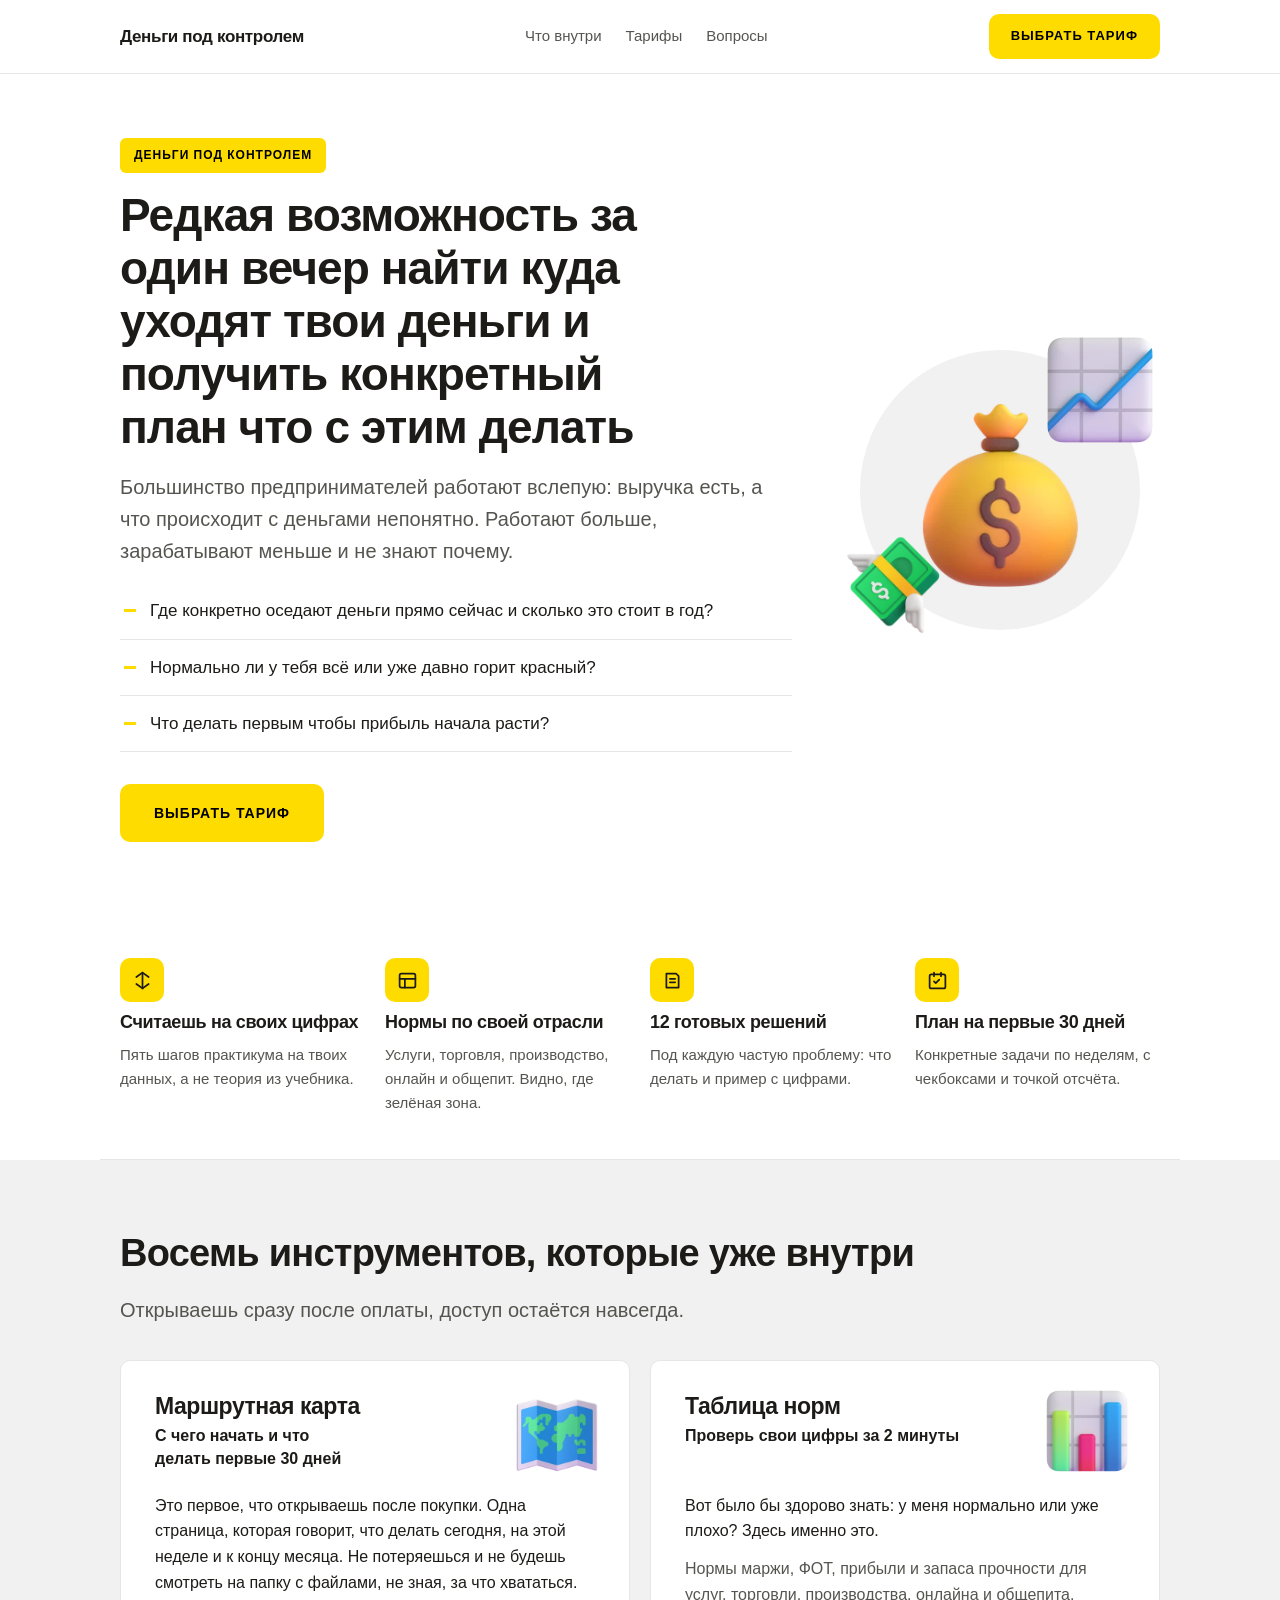
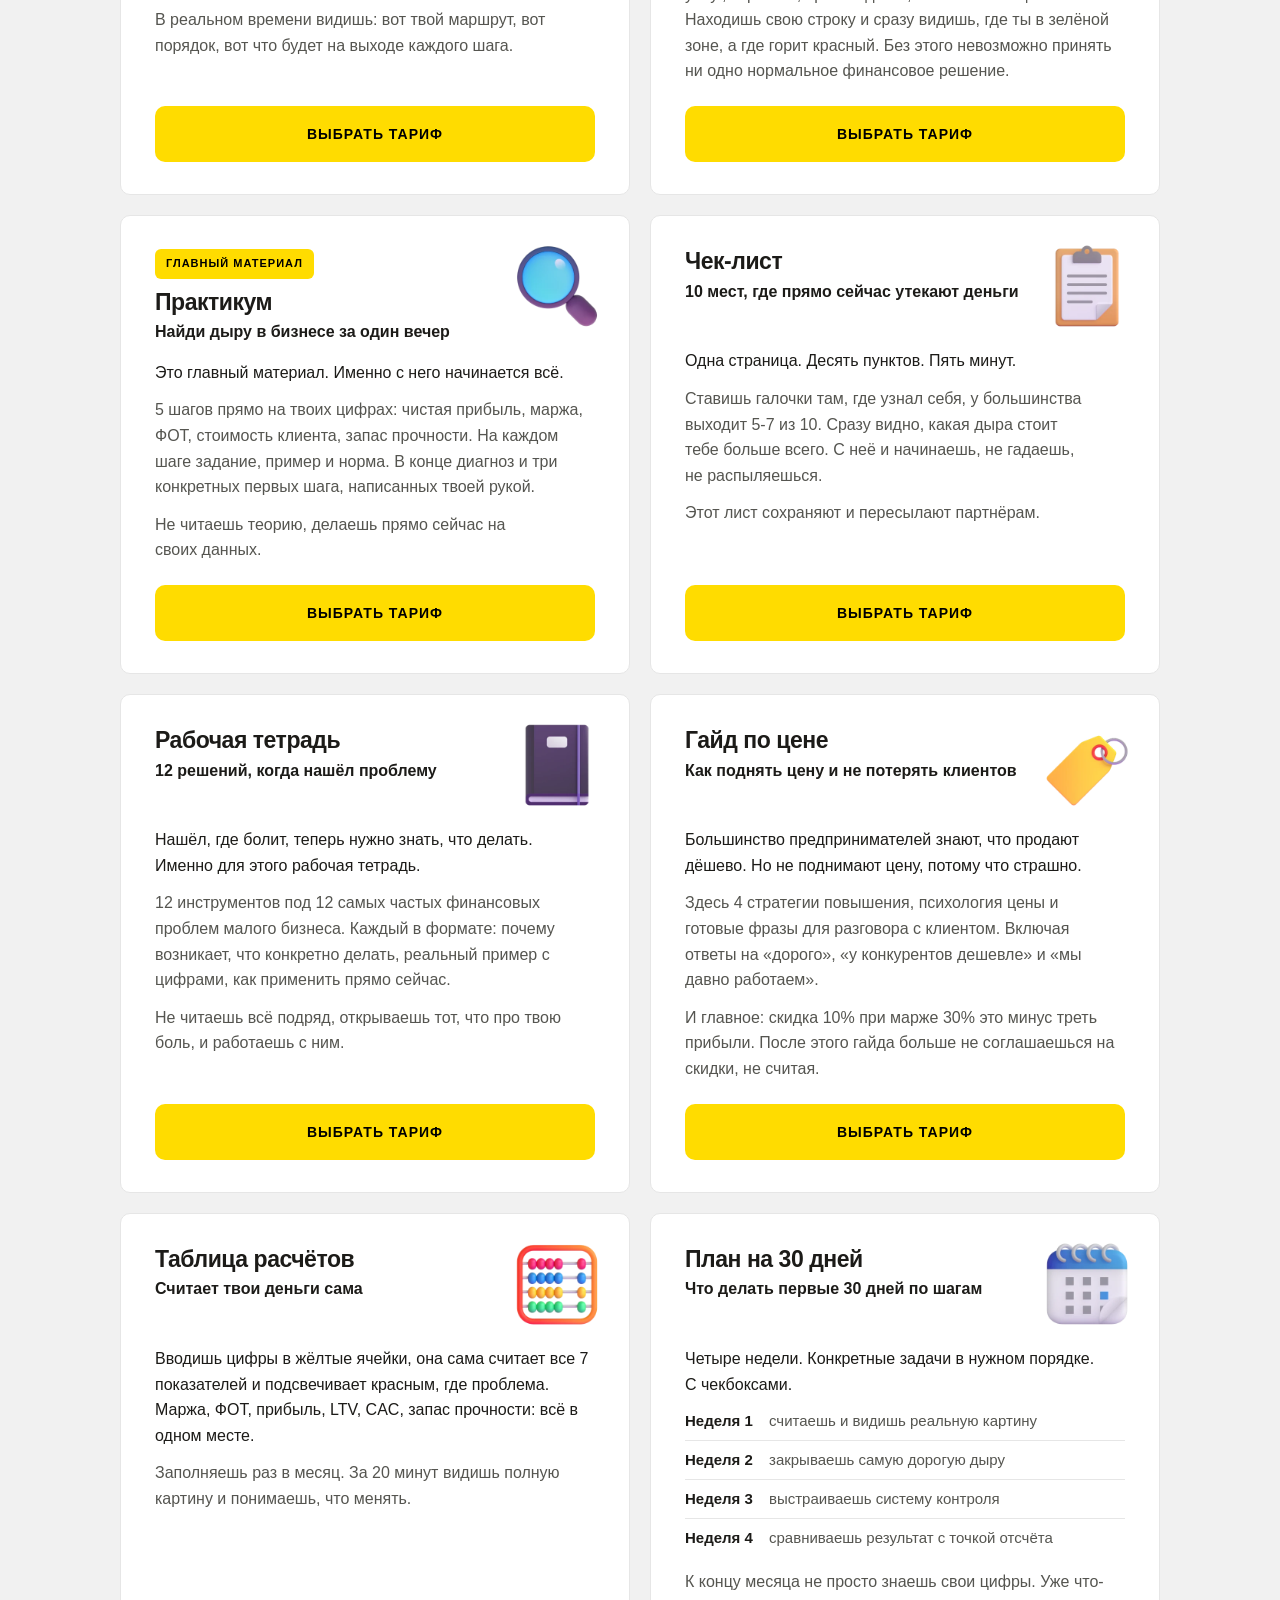
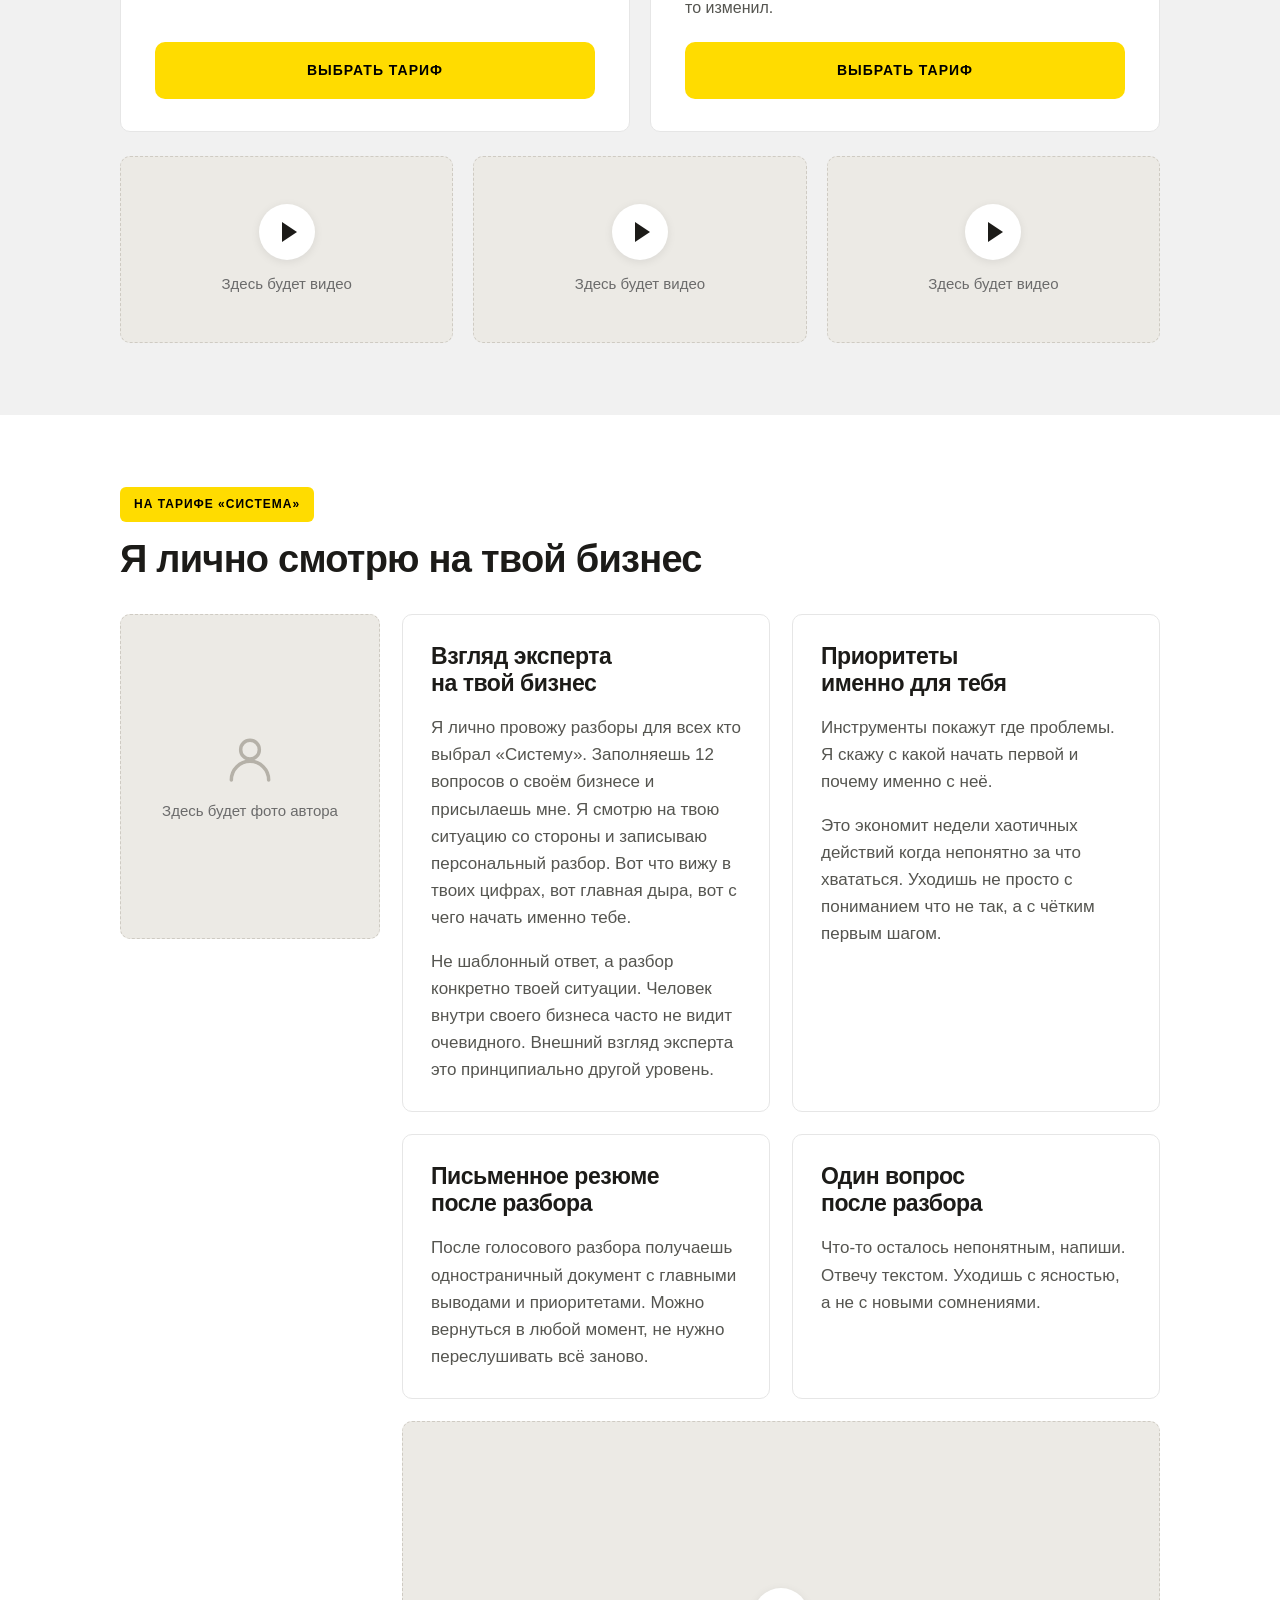
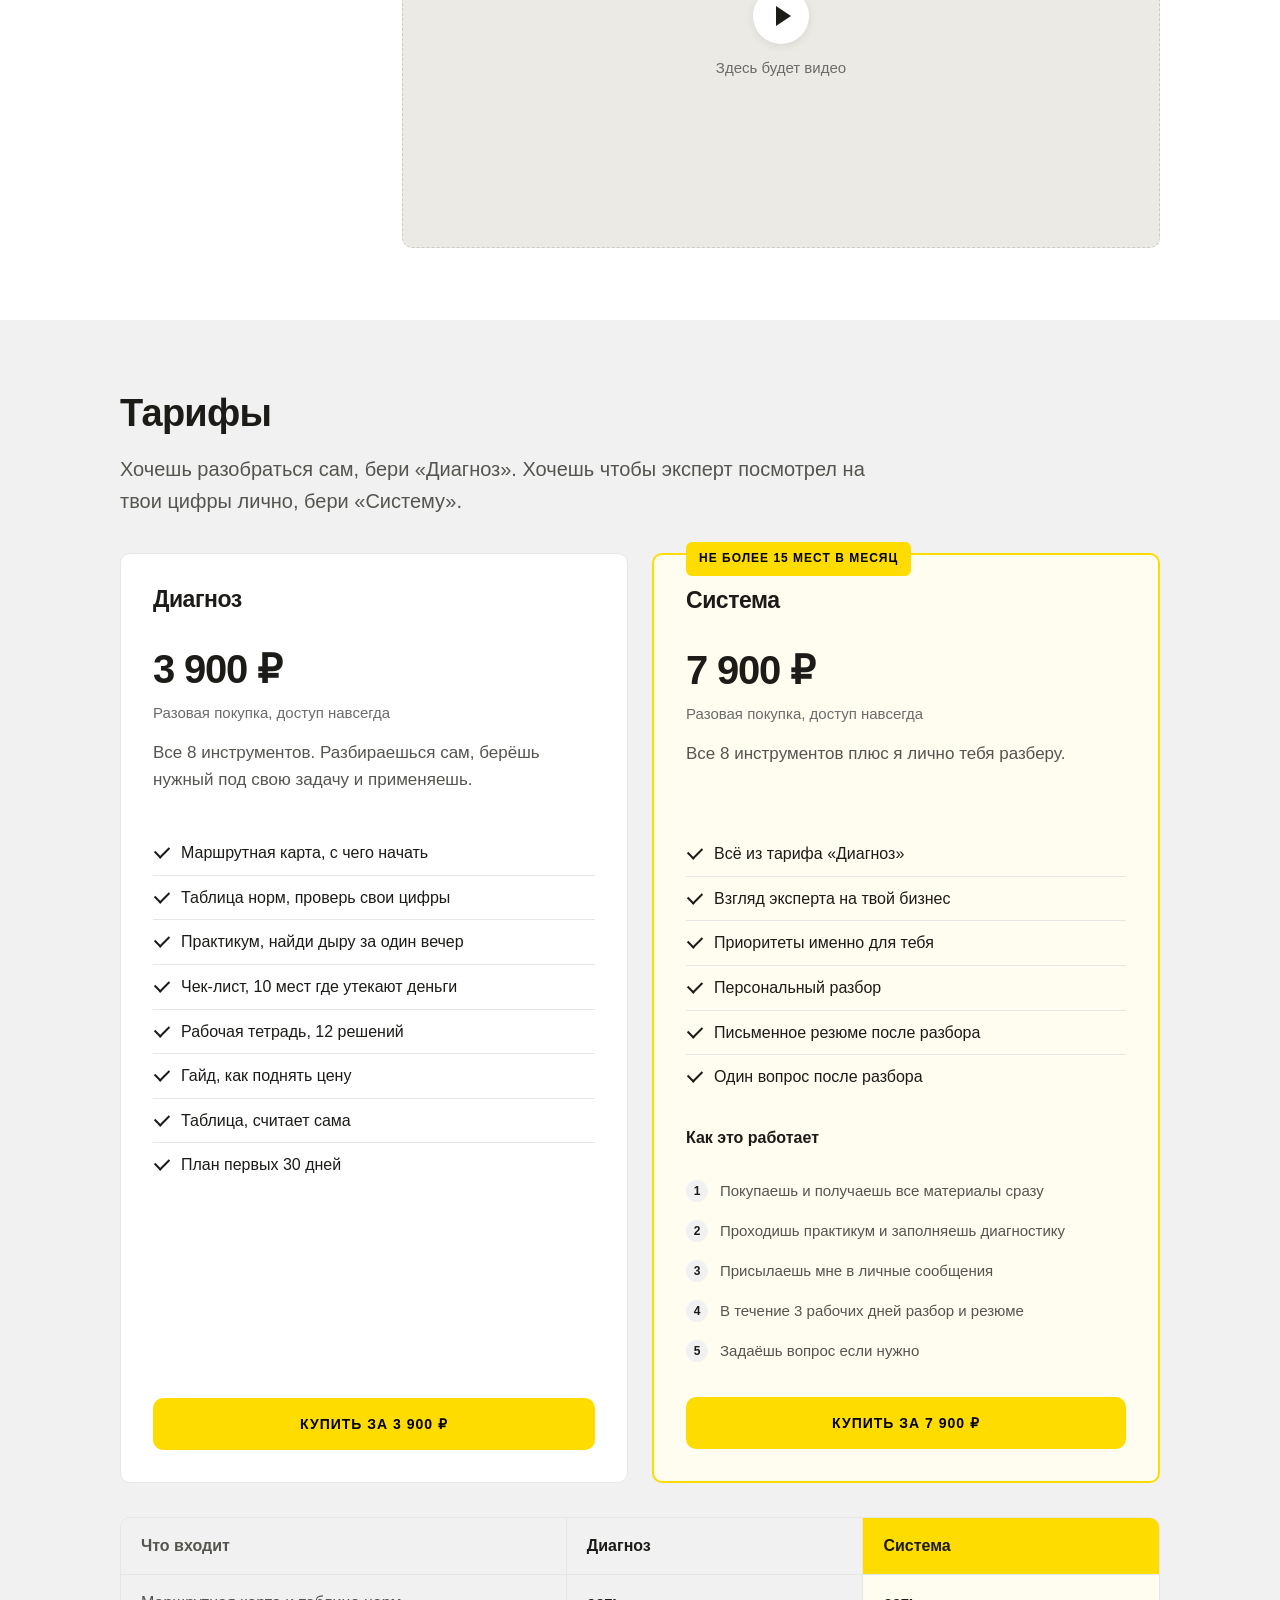
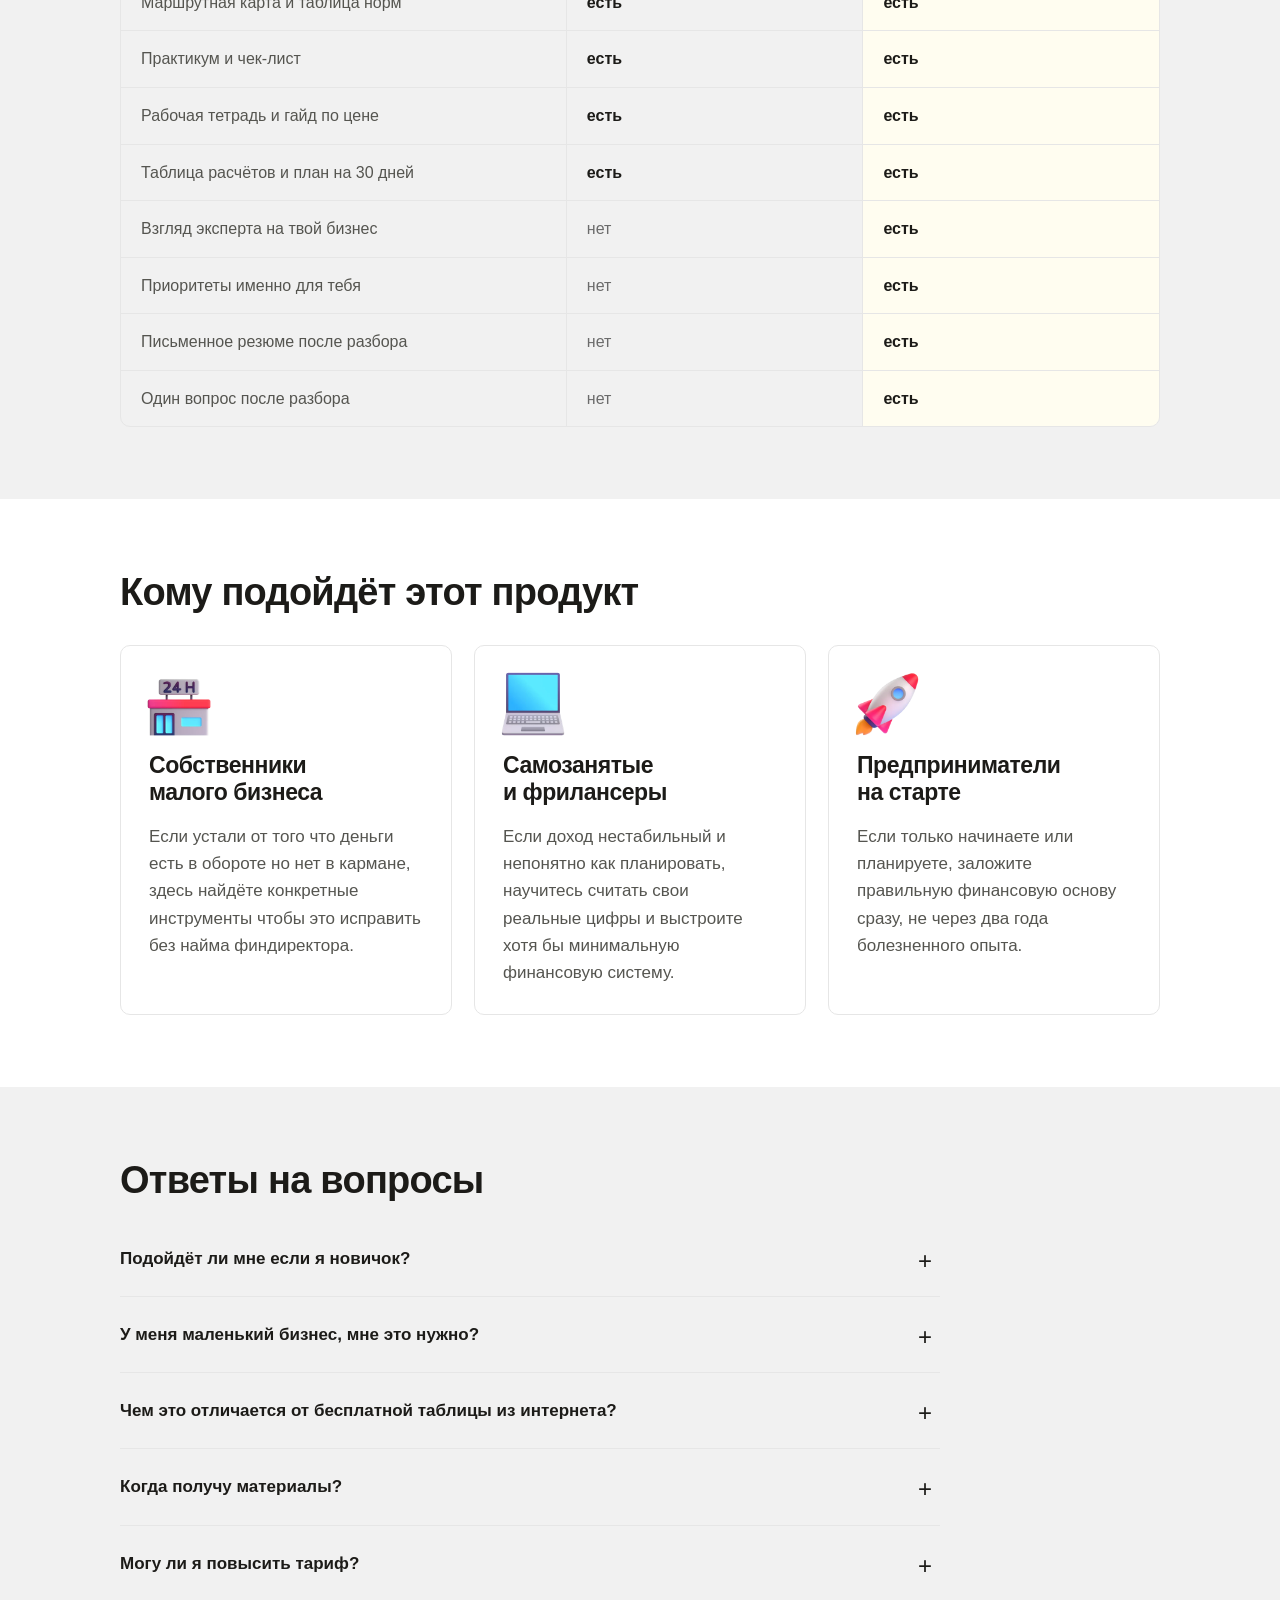
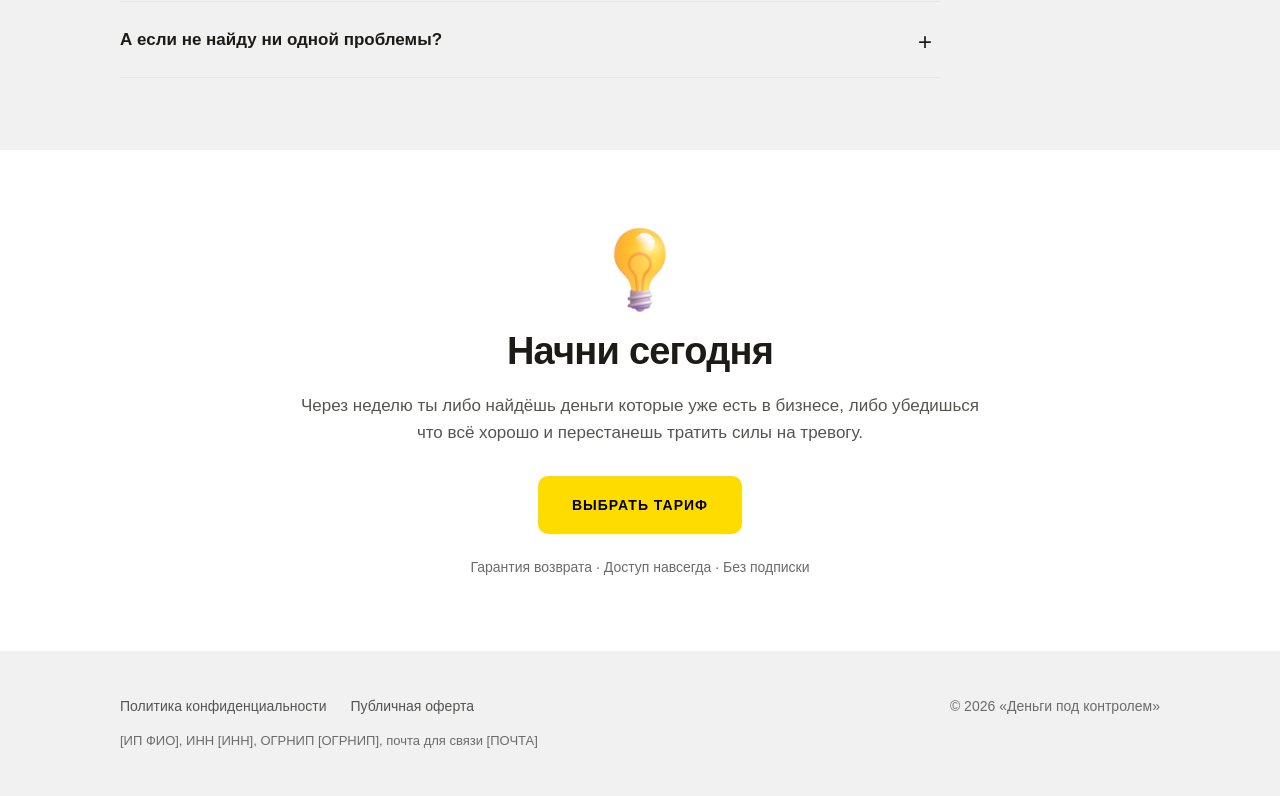
==== commit a9367ead: "Выравнивание текста: без висячих слов, черточки по центру строки, ровные списки тарифов" ====
--- a/index.html
+++ b/index.html
@@ -34,7 +34,9 @@
 .wrap{max-width:var(--maxw);margin:0 auto;padding-left:20px;padding-right:20px}
 section{padding-block:72px}
 .soft{background:var(--bg-soft)}
-h1,h2,h3{line-height:1.15;margin:0 0 18px;letter-spacing:-0.02em}
+h1,h2,h3{line-height:1.15;margin:0 0 18px;letter-spacing:-0.02em;text-wrap:balance}
+.kicker,.hero .q li,.faq summary{text-wrap:balance}
+p,.weeks li,.plan li,.steps li{text-wrap:pretty}
 h1{font-size:clamp(30px,5vw,52px);font-weight:800}
 h2{font-size:clamp(25px,3.6vw,38px);font-weight:700}
 h3{font-size:clamp(19px,2.2vw,23px);font-weight:700}
@@ -55,7 +57,7 @@
 .hero-art .a3{width:110px;left:0;bottom:10px}
 .hero .q{list-style:none;padding:0;margin:0 0 32px;max-width:720px}
 .hero .q li{padding:14px 0 14px 30px;border-bottom:1px solid var(--line);position:relative;color:var(--ink);font-weight:500}
-.hero .q li:before{content:"";position:absolute;left:4px;top:22px;width:12px;height:3px;background:var(--accent)}
+.hero .q li:before{content:"";position:absolute;left:4px;top:26px;width:12px;height:3px;background:var(--accent)}
 
 .grid{display:grid;gap:22px}
 .grid-3{grid-template-columns:repeat(3,1fr)}
@@ -73,9 +75,9 @@
 .feature p{font-size:16px;margin:0}
 .feature p.hook{color:var(--ink)}
 .weeks{list-style:none;margin:0;padding:0;font-size:15px;color:var(--ink-2)}
-.weeks li{padding:7px 0;border-top:1px solid var(--line)}
+.weeks li{display:grid;grid-template-columns:76px minmax(0,1fr);gap:8px;padding:7px 0;border-top:1px solid var(--line)}
 .weeks li:first-child{border-top:0;padding-top:0}
-.weeks b{display:inline-block;min-width:78px;color:var(--ink)}
+.weeks b{color:var(--ink)}
 .feature .btn{margin-top:auto;width:100%;text-align:center;padding:17px}
 .feature p:last-of-type{margin-bottom:10px}
 .badge{font-size:11px;font-weight:700;letter-spacing:1px;text-transform:uppercase;color:#000;background:var(--accent);padding:6px 11px;border-radius:6px;white-space:nowrap}
@@ -102,6 +104,7 @@
 .plan ul li:last-child{border-bottom:0}
 .plan ul li:before{content:"";position:absolute;left:2px;top:15px;width:12px;height:7px;border-left:2px solid #1c1b18;border-bottom:2px solid #1c1b18;transform:rotate(-45deg)}
 .plan .btn{margin-top:auto}
+@media(min-width:701px){.plan>p{min-height:3.2em}}
 .steps{counter-reset:s;list-style:none;padding:0;margin:18px 0 26px}
 .steps li{counter-increment:s;position:relative;padding:8px 0 8px 34px;font-size:15px;color:var(--ink-2)}
 .steps li:before{content:counter(s);position:absolute;left:0;top:9px;width:22px;height:22px;border-radius:50%;background:var(--bg-soft);color:var(--ink);font-size:12px;font-weight:700;display:flex;align-items:center;justify-content:center}
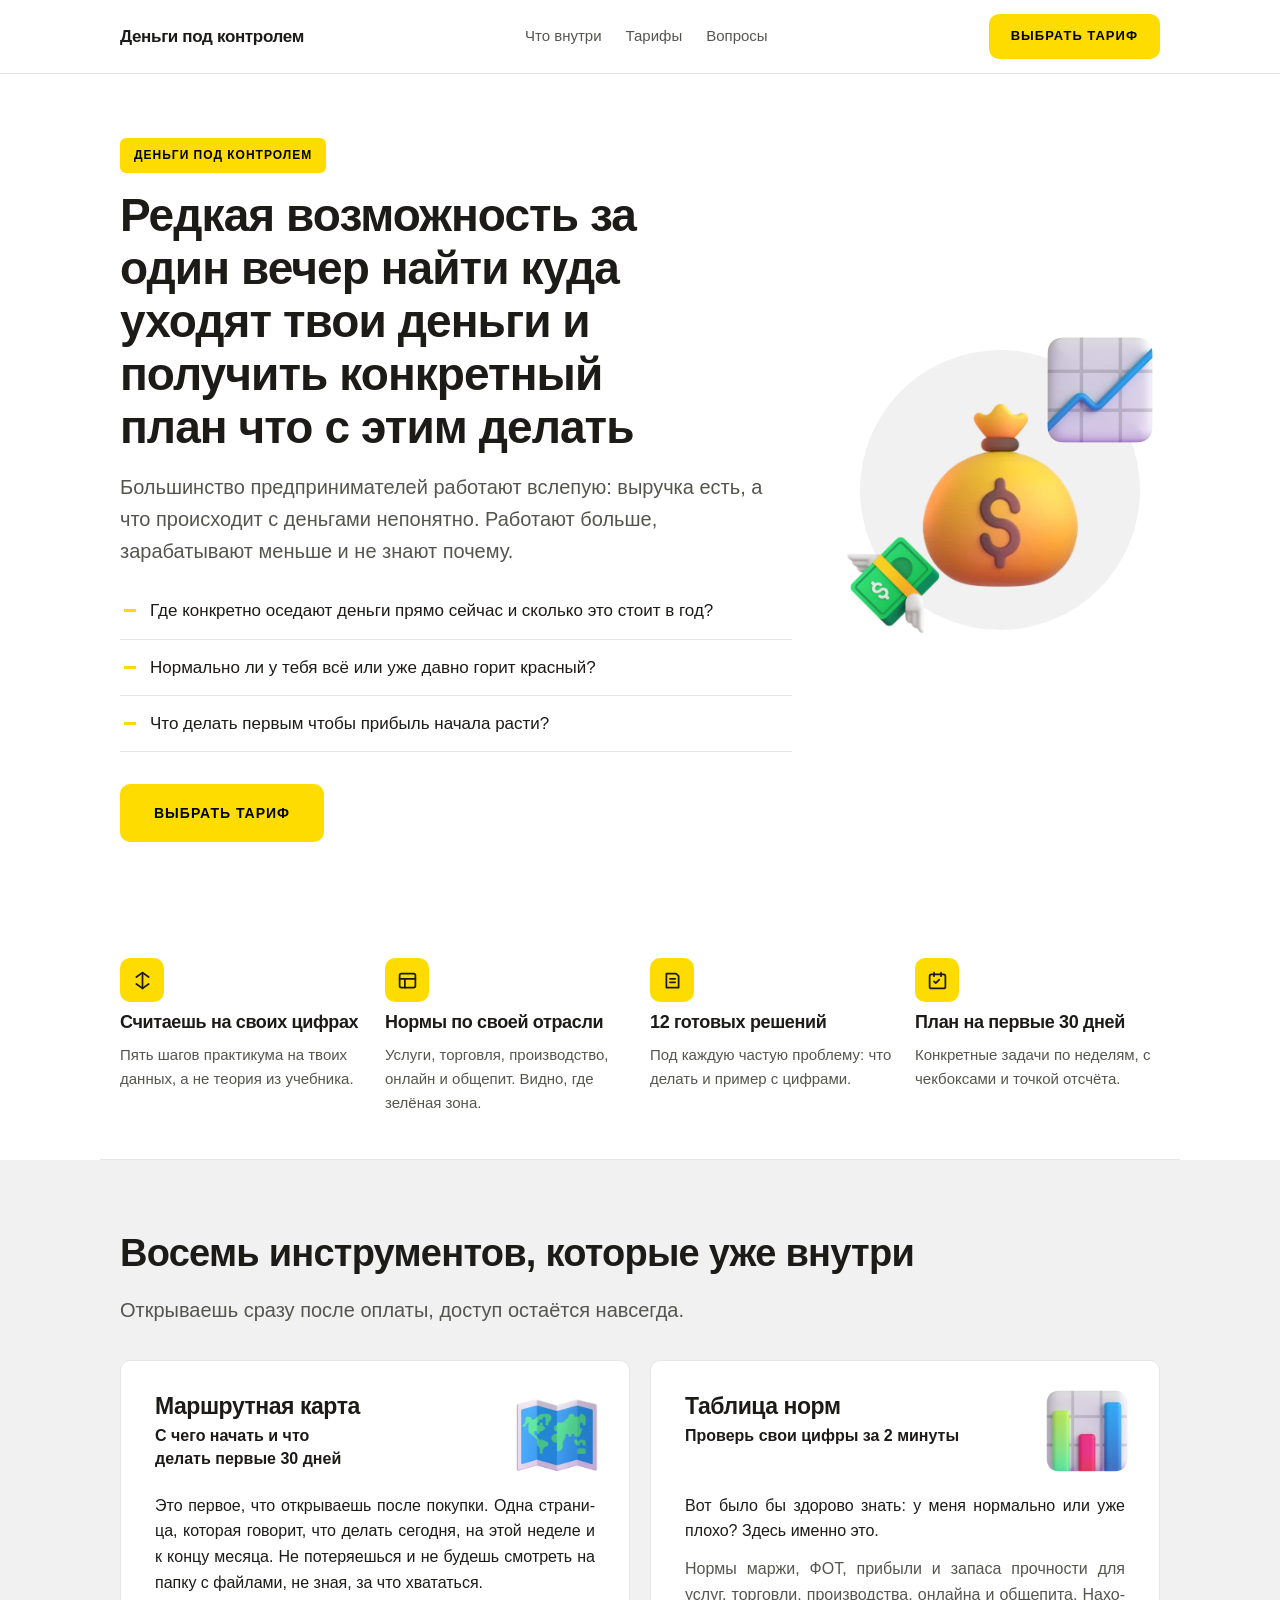
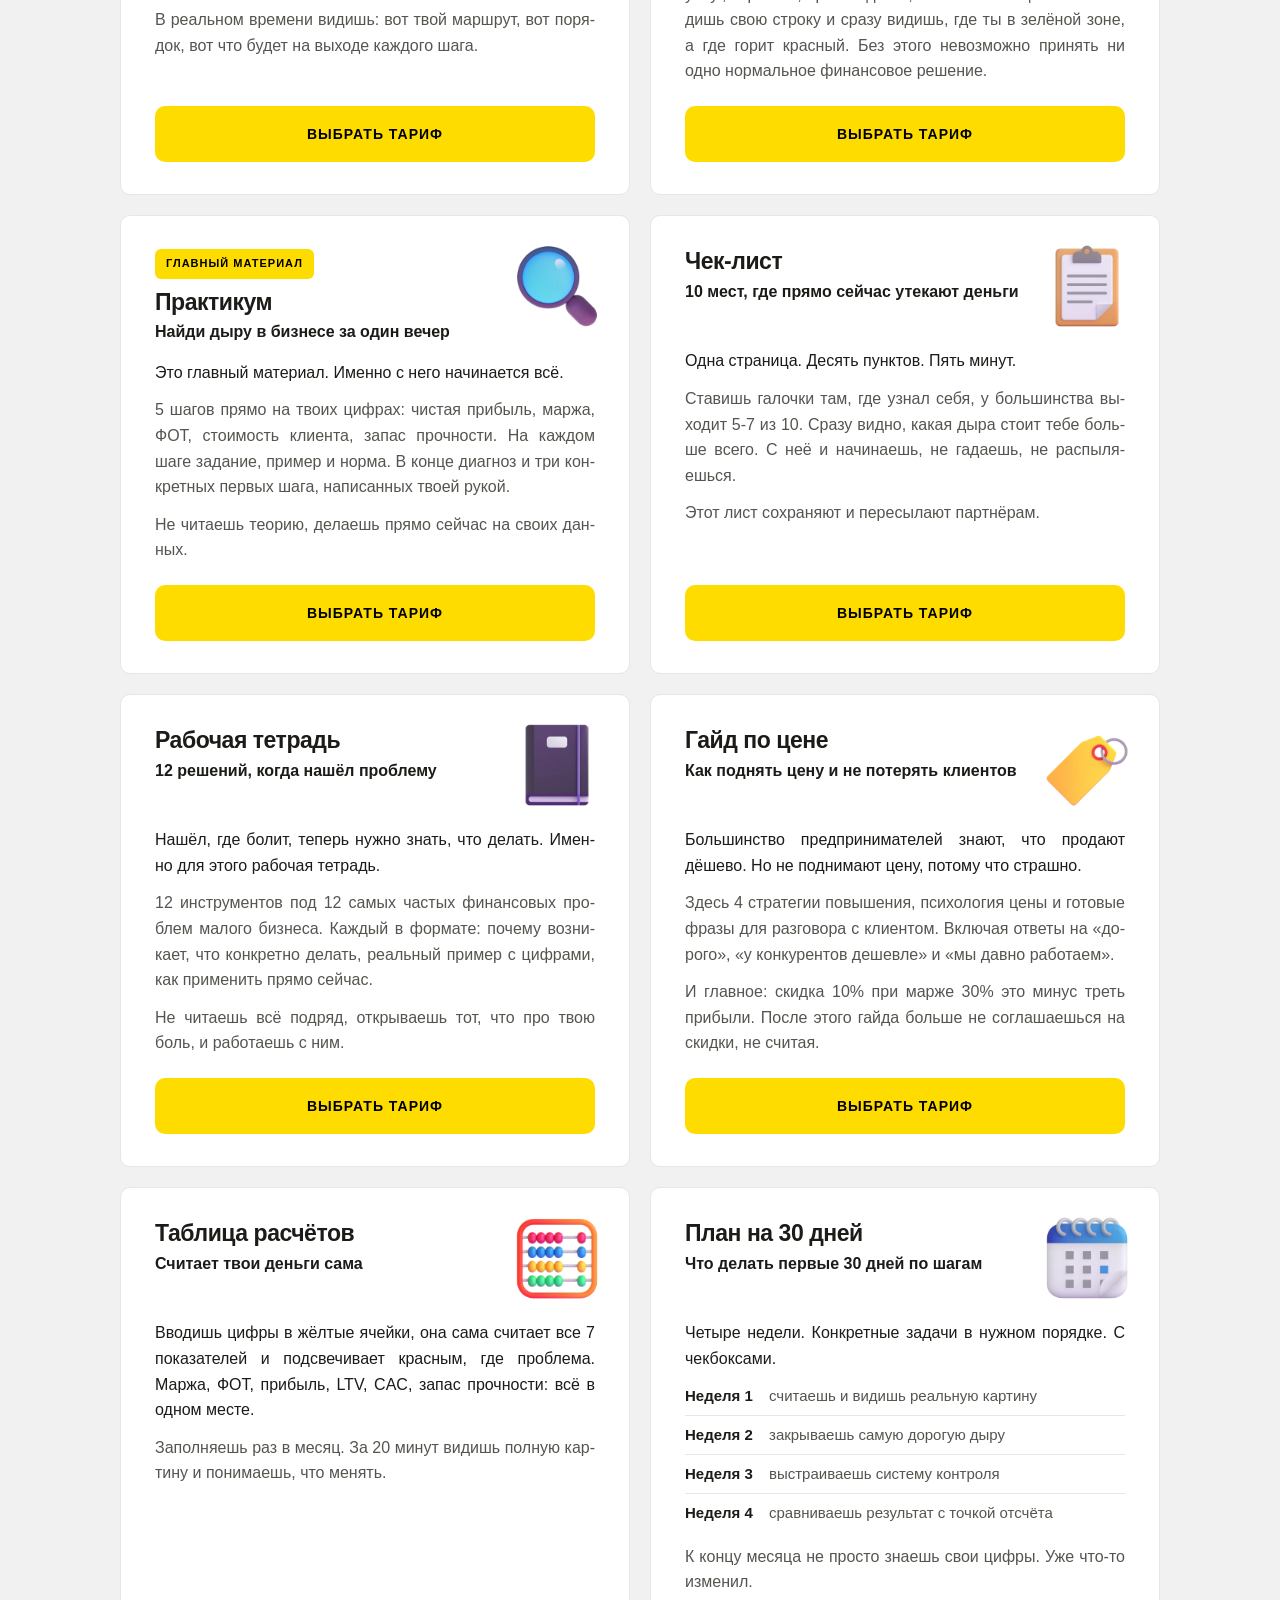
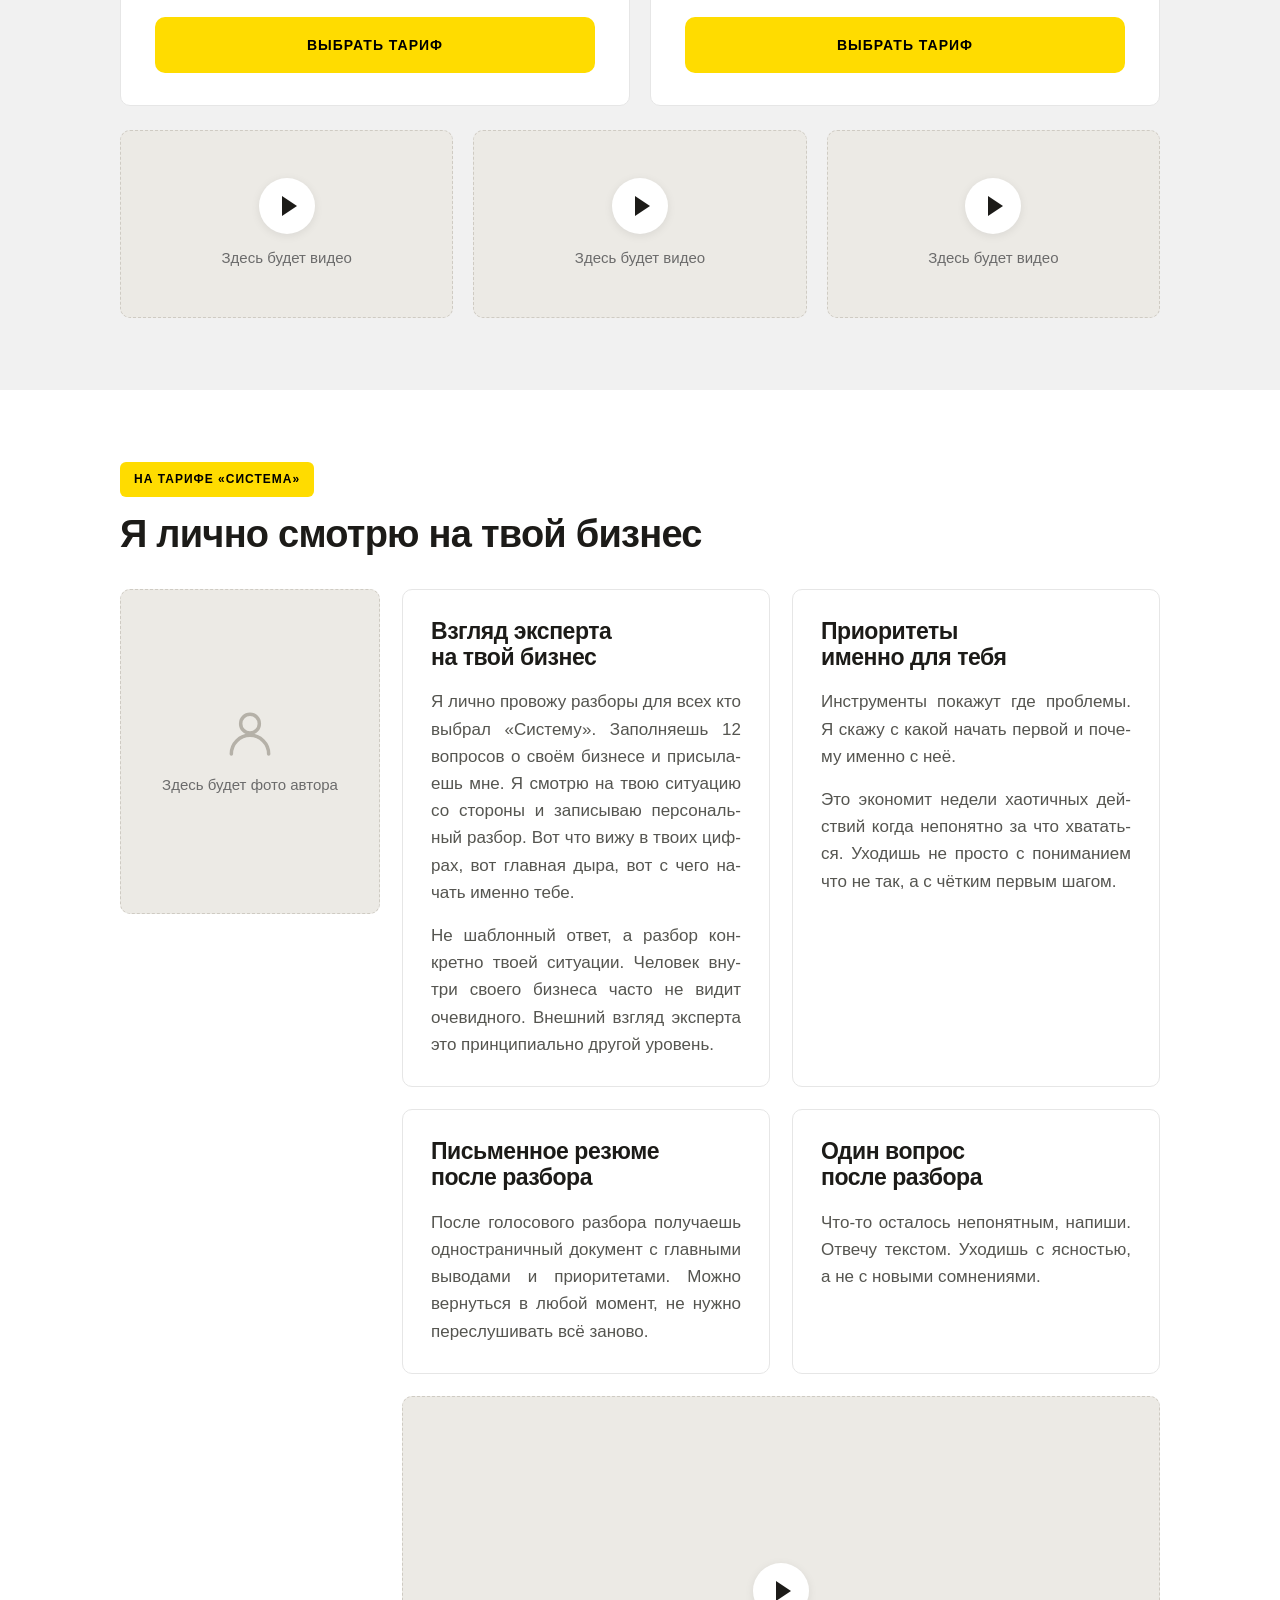
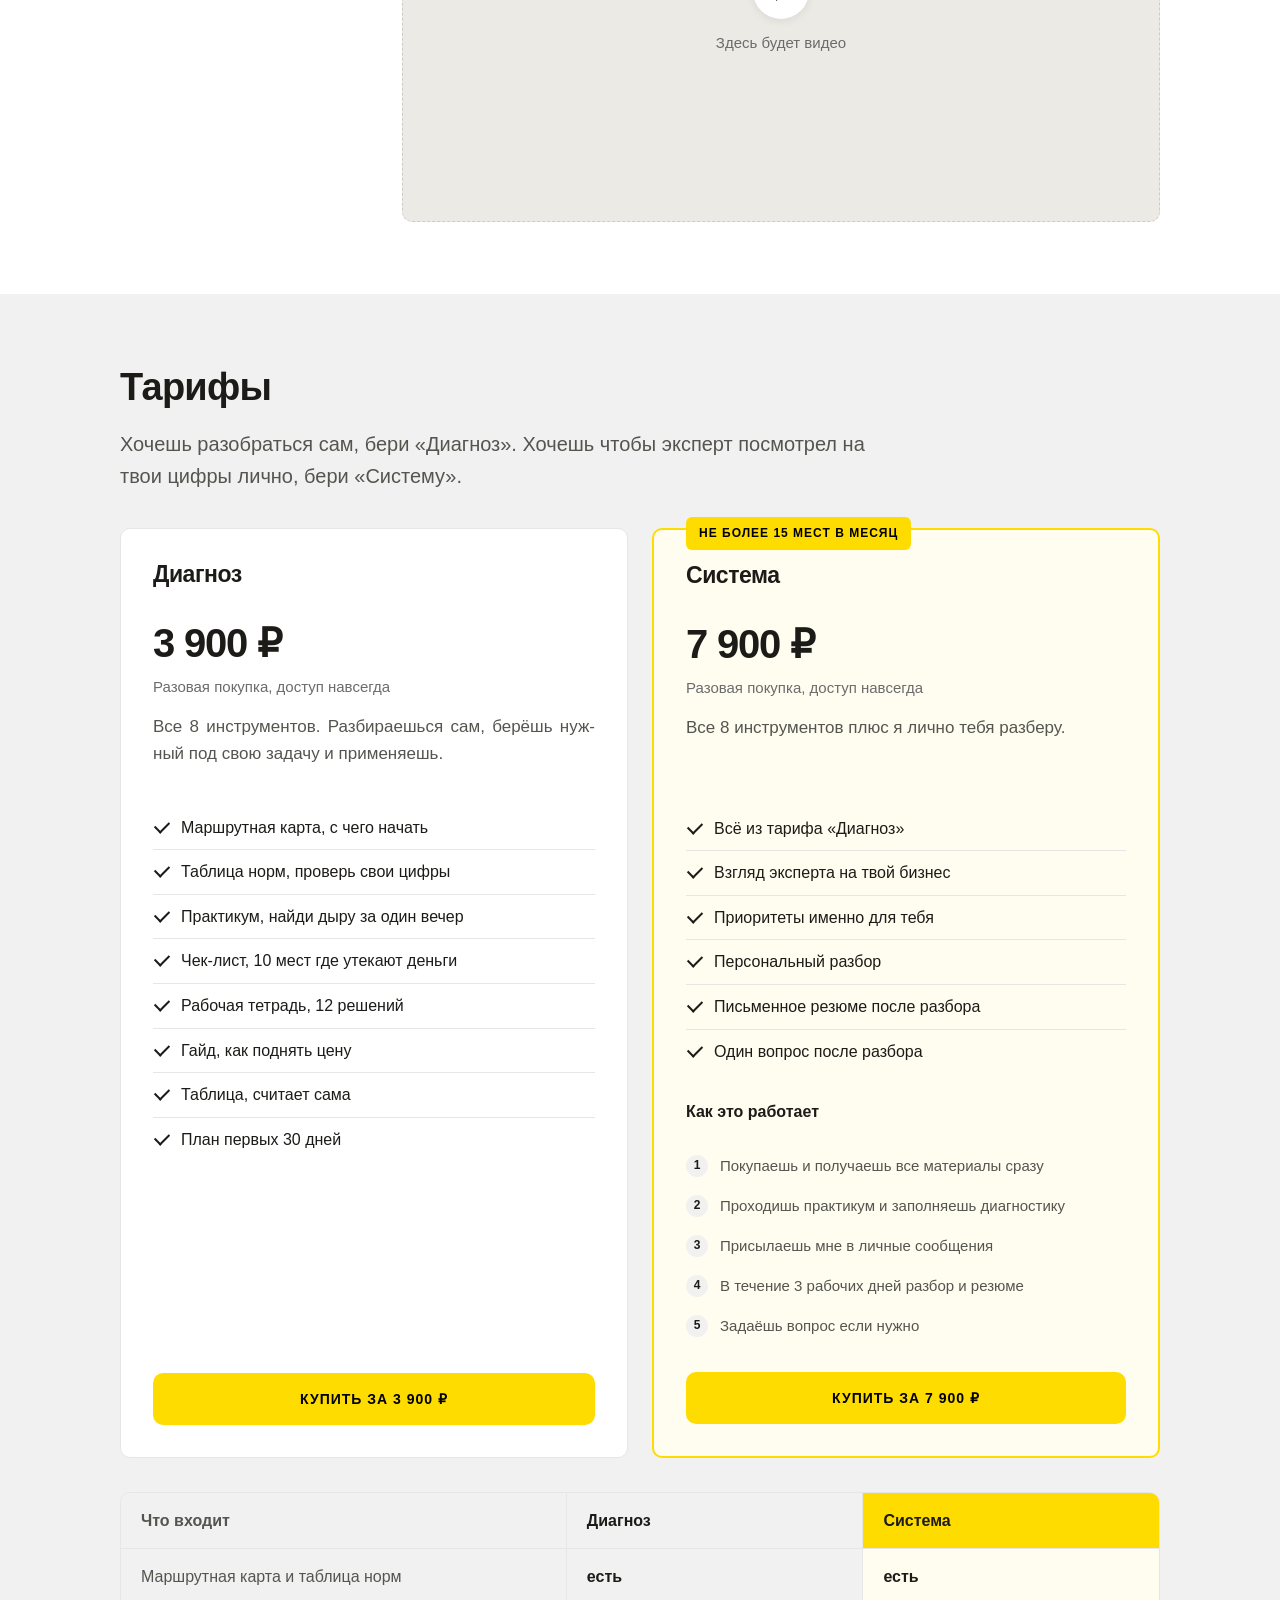
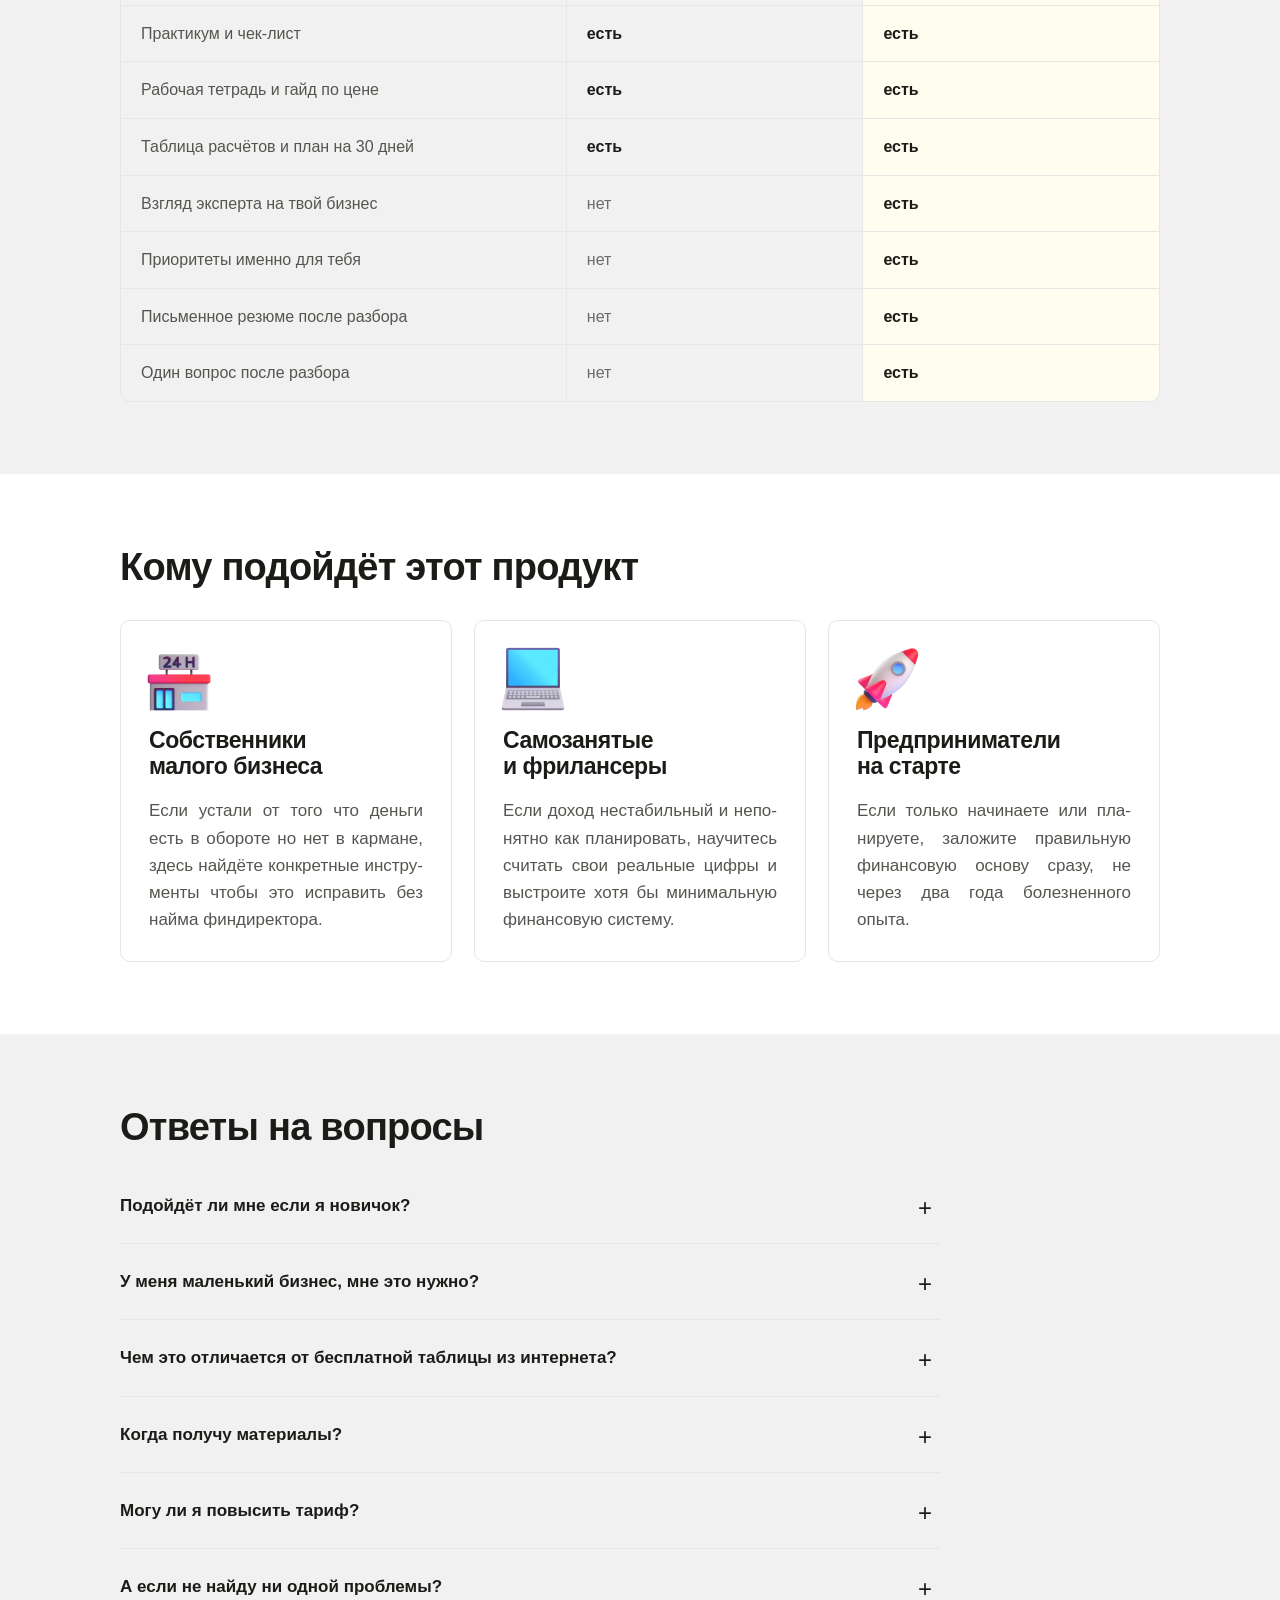
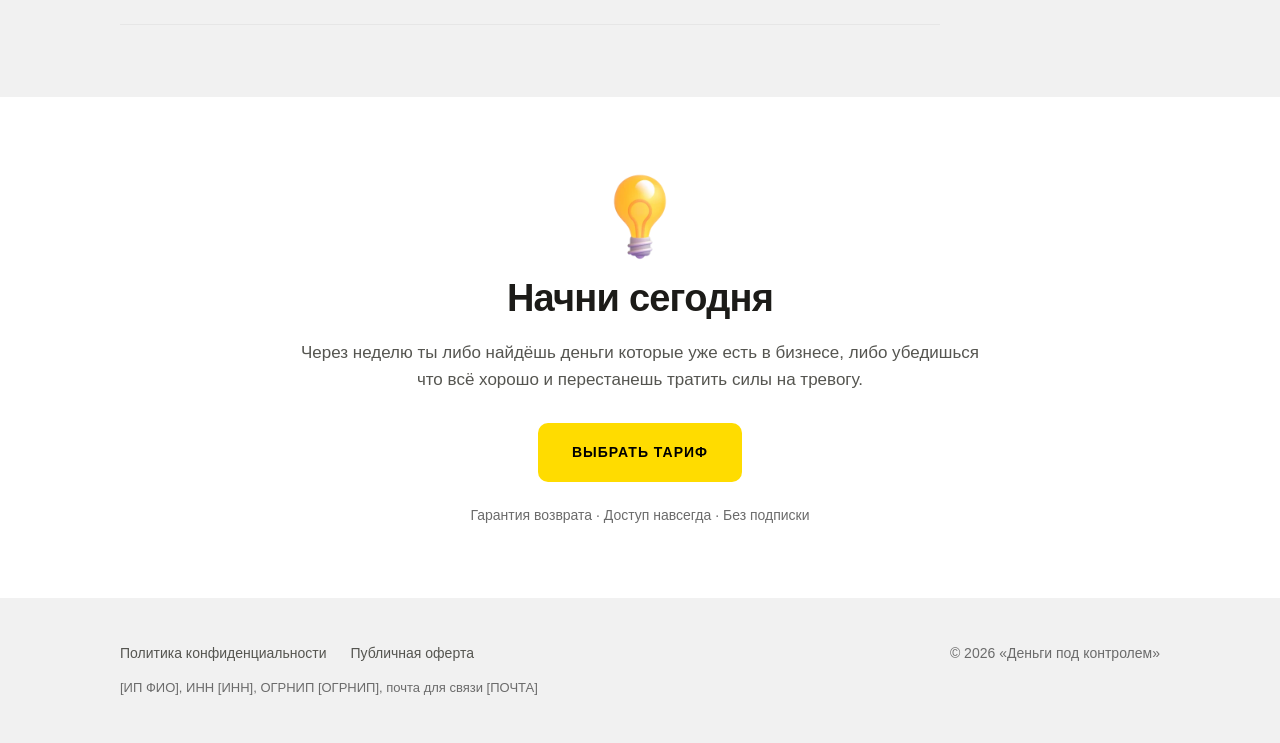
==== commit 3b162745: "Текст в карточках по ширине с мягкими переносами Co-Authored-By: Claude Opus 5 (1M context) <noreply" ====
--- a/index.html
+++ b/index.html
@@ -36,7 +36,8 @@
 .soft{background:var(--bg-soft)}
 h1,h2,h3{line-height:1.15;margin:0 0 18px;letter-spacing:-0.02em;text-wrap:balance}
 .kicker,.hero .q li,.faq summary{text-wrap:balance}
-p,.weeks li,.plan li,.steps li{text-wrap:pretty}
+.weeks li,.plan li,.steps li{text-wrap:pretty}
+.feature p,.card p,.plan>p,.faq details p{text-align:justify;hyphens:manual;-webkit-hyphens:manual}
 h1{font-size:clamp(30px,5vw,52px);font-weight:800}
 h2{font-size:clamp(25px,3.6vw,38px);font-weight:700}
 h3{font-size:clamp(19px,2.2vw,23px);font-weight:700}
@@ -261,22 +262,22 @@
     <div class="perk">
       <span class="ico"><svg width="21" height="21" viewBox="0 0 24 24" fill="none" stroke="#1c1b18" stroke-width="2" stroke-linecap="round" stroke-linejoin="round"><path d="M12 3v18"></path><path d="M5 8l7-5 7 5"></path><path d="M5 16l7 5 7-5"></path></svg></span>
       <h3>Считаешь на своих цифрах</h3>
-      <p>Пять шагов практикума на твоих данных, а не теория из учебника.</p>
+      <p>Пять шагов прак&shy;ти&shy;ку&shy;ма на твоих дан&shy;ных, а не те&shy;о&shy;рия из учеб&shy;ни&shy;ка.</p>
     </div>
     <div class="perk">
       <span class="ico"><svg width="21" height="21" viewBox="0 0 24 24" fill="none" stroke="#1c1b18" stroke-width="2" stroke-linecap="round" stroke-linejoin="round"><rect x="3" y="4" width="18" height="16" rx="2"></rect><path d="M3 10h18"></path><path d="M9 10v10"></path></svg></span>
       <h3>Нормы по своей отрасли</h3>
-      <p>Услуги, торговля, производство, онлайн и общепит. Видно, где зелёная зона.</p>
+      <p>Услу&shy;ги, тор&shy;го&shy;вля, про&shy;из&shy;вод&shy;ство, он&shy;лайн и об&shy;ще&shy;пит. Видно, где зелё&shy;ная зона.</p>
     </div>
     <div class="perk">
       <span class="ico"><svg width="21" height="21" viewBox="0 0 24 24" fill="none" stroke="#1c1b18" stroke-width="2" stroke-linecap="round" stroke-linejoin="round"><path d="M5 4h11l3 3v13H5z"></path><path d="M9 10h6"></path><path d="M9 14h6"></path></svg></span>
       <h3>12 готовых решений</h3>
-      <p>Под каждую частую проблему: что делать и пример с цифрами.</p>
+      <p>Под каж&shy;дую ча&shy;стую про&shy;бле&shy;му: что де&shy;лать и при&shy;мер с циф&shy;ра&shy;ми.</p>
     </div>
     <div class="perk">
       <span class="ico"><svg width="21" height="21" viewBox="0 0 24 24" fill="none" stroke="#1c1b18" stroke-width="2" stroke-linecap="round" stroke-linejoin="round"><rect x="3" y="5" width="18" height="16" rx="2"></rect><path d="M8 3v4"></path><path d="M16 3v4"></path><path d="M8 13l2 2 4-4"></path></svg></span>
       <h3>План на первые 30 дней</h3>
-      <p>Конкретные задачи по неделям, с чекбоксами и точкой отсчёта.</p>
+      <p>Кон&shy;крет&shy;ные за&shy;да&shy;чи по не&shy;де&shy;лям, с чек&shy;бок&shy;са&shy;ми и точ&shy;кой от&shy;счёта.</p>
     </div>
   </div>
 </section>
@@ -292,8 +293,8 @@
           <div><h3>Маршрутная карта</h3><div class="kicker">С чего начать и что делать первые 30 дней</div></div>
           <img src="img/map.webp" alt="" width="240" height="240" loading="lazy">
         </div>
-        <p class="hook">Это первое, что открываешь после покупки. Одна страница, которая говорит, что делать сегодня, на этой неделе и к концу месяца. Не потеряешься и не будешь смотреть на папку с файлами, не зная, за что хвататься.</p>
-        <p>В реальном времени видишь: вот твой маршрут, вот порядок, вот что будет на выходе каждого шага.</p>
+        <p class="hook">Это пер&shy;вое, что от&shy;кры&shy;ва&shy;ешь после по&shy;куп&shy;ки. Одна стра&shy;ни&shy;ца, ко&shy;то&shy;рая го&shy;во&shy;рит, что де&shy;лать се&shy;го&shy;дня, на этой не&shy;де&shy;ле и к концу ме&shy;ся&shy;ца. Не по&shy;те&shy;ря&shy;ешь&shy;ся и не бу&shy;дешь смот&shy;реть на папку с фай&shy;ла&shy;ми, не зная, за что хва&shy;тать&shy;ся.</p>
+        <p>В ре&shy;аль&shy;ном вре&shy;ме&shy;ни ви&shy;дишь: вот твой марш&shy;рут, вот по&shy;ря&shy;док, вот что будет на вы&shy;хо&shy;де каж&shy;до&shy;го шага.</p>
         <a class="btn" href="#tarify">Выбрать тариф</a>
       </div>
 
@@ -302,8 +303,8 @@
           <div><h3>Таблица норм</h3><div class="kicker">Проверь свои цифры за 2 минуты</div></div>
           <img src="img/chart.webp" alt="" width="240" height="240" loading="lazy">
         </div>
-        <p class="hook">Вот было бы здорово знать: у меня нормально или уже плохо? Здесь именно это.</p>
-        <p>Нормы маржи, ФОТ, прибыли и запаса прочности для услуг, торговли, производства, онлайна и общепита. Находишь свою строку и сразу видишь, где ты в зелёной зоне, а где горит красный. Без этого невозможно принять ни одно нормальное финансовое решение.</p>
+        <p class="hook">Вот было бы здо&shy;ро&shy;во знать: у меня нор&shy;маль&shy;но или уже плохо? Здесь имен&shy;но это.</p>
+        <p>Нормы маржи, ФОТ, при&shy;бы&shy;ли и за&shy;па&shy;са проч&shy;но&shy;сти для услуг, тор&shy;гов&shy;ли, про&shy;из&shy;вод&shy;ства, он&shy;лай&shy;на и об&shy;ще&shy;пи&shy;та. На&shy;хо&shy;дишь свою стро&shy;ку и сразу ви&shy;дишь, где ты в зелё&shy;ной зоне, а где горит крас&shy;ный. Без этого не&shy;воз&shy;мож&shy;но при&shy;нять ни одно нор&shy;маль&shy;ное фи&shy;нан&shy;со&shy;вое ре&shy;ше&shy;ние.</p>
         <a class="btn" href="#tarify">Выбрать тариф</a>
       </div>
 
@@ -312,9 +313,9 @@
           <div><span class="badge">главный материал</span><h3>Практикум</h3><div class="kicker">Найди дыру в бизнесе за один вечер</div></div>
           <img src="img/search.webp" alt="" width="240" height="240" loading="lazy">
         </div>
-        <p class="hook">Это главный материал. Именно с него начинается всё.</p>
-        <p>5 шагов прямо на твоих цифрах: чистая прибыль, маржа, ФОТ, стоимость клиента, запас прочности. На каждом шаге задание, пример и норма. В конце диагноз и три конкретных первых шага, написанных твоей рукой.</p>
-        <p>Не читаешь теорию, делаешь прямо сейчас на своих данных.</p>
+        <p class="hook">Это глав&shy;ный ма&shy;те&shy;ри&shy;ал. Имен&shy;но с него на&shy;чи&shy;на&shy;ет&shy;ся всё.</p>
+        <p>5 шагов прямо на твоих циф&shy;рах: чи&shy;стая при&shy;быль, маржа, ФОТ, сто&shy;и&shy;мость кли&shy;ен&shy;та, запас проч&shy;но&shy;сти. На каж&shy;дом шаге за&shy;да&shy;ние, при&shy;мер и норма. В конце диа&shy;гноз и три кон&shy;крет&shy;ных пер&shy;вых шага, на&shy;пи&shy;сан&shy;ных твоей рукой.</p>
+        <p>Не чи&shy;та&shy;ешь те&shy;о&shy;рию, де&shy;ла&shy;ешь прямо сей&shy;час на своих дан&shy;ных.</p>
         <a class="btn" href="#tarify">Выбрать тариф</a>
       </div>
 
@@ -323,9 +324,9 @@
           <div><h3>Чек-лист</h3><div class="kicker">10 мест, где прямо сейчас утекают деньги</div></div>
           <img src="img/checklist.webp" alt="" width="240" height="240" loading="lazy">
         </div>
-        <p class="hook">Одна страница. Десять пунктов. Пять минут.</p>
-        <p>Ставишь галочки там, где узнал себя, у большинства выходит 5-7 из 10. Сразу видно, какая дыра стоит тебе больше всего. С неё и начинаешь, не гадаешь, не распыляешься.</p>
-        <p>Этот лист сохраняют и пересылают партнёрам.</p>
+        <p class="hook">Одна стра&shy;ни&shy;ца. Де&shy;сять пунк&shy;тов. Пять минут.</p>
+        <p>Ста&shy;вишь га&shy;лоч&shy;ки там, где узнал себя, у боль&shy;шин&shy;ства вы&shy;хо&shy;дит 5-7 из 10. Сразу видно, какая дыра стоит тебе боль&shy;ше всего. С неё и на&shy;чи&shy;на&shy;ешь, не га&shy;да&shy;ешь, не рас&shy;пы&shy;ля&shy;ешь&shy;ся.</p>
+        <p>Этот лист со&shy;хра&shy;ня&shy;ют и пе&shy;ре&shy;сы&shy;ла&shy;ют парт&shy;нёрам.</p>
         <a class="btn" href="#tarify">Выбрать тариф</a>
       </div>
 
@@ -334,9 +335,9 @@
           <div><h3>Рабочая тетрадь</h3><div class="kicker">12 решений, когда нашёл проблему</div></div>
           <img src="img/notebook.webp" alt="" width="240" height="240" loading="lazy">
         </div>
-        <p class="hook">Нашёл, где болит, теперь нужно знать, что делать. Именно для этого рабочая тетрадь.</p>
-        <p>12 инструментов под 12 самых частых финансовых проблем малого бизнеса. Каждый в формате: почему возникает, что конкретно делать, реальный пример с цифрами, как применить прямо сейчас.</p>
-        <p>Не читаешь всё подряд, открываешь тот, что про твою боль, и работаешь с ним.</p>
+        <p class="hook">Нашёл, где болит, те&shy;перь нужно знать, что де&shy;лать. Имен&shy;но для этого ра&shy;бо&shy;чая тет&shy;радь.</p>
+        <p>12 ин&shy;стру&shy;мен&shy;тов под 12 самых ча&shy;стых фи&shy;нан&shy;со&shy;вых про&shy;блем ма&shy;ло&shy;го биз&shy;не&shy;са. Каж&shy;дый в фор&shy;ма&shy;те: по&shy;че&shy;му воз&shy;ни&shy;ка&shy;ет, что кон&shy;крет&shy;но де&shy;лать, ре&shy;аль&shy;ный при&shy;мер с циф&shy;ра&shy;ми, как при&shy;ме&shy;нить прямо сей&shy;час.</p>
+        <p>Не чи&shy;та&shy;ешь всё под&shy;ряд, от&shy;кры&shy;ва&shy;ешь тот, что про твою боль, и ра&shy;бо&shy;та&shy;ешь с ним.</p>
         <a class="btn" href="#tarify">Выбрать тариф</a>
       </div>
 
@@ -345,9 +346,9 @@
           <div><h3>Гайд по цене</h3><div class="kicker">Как поднять цену и не потерять клиентов</div></div>
           <img src="img/price.webp" alt="" width="240" height="240" loading="lazy">
         </div>
-        <p class="hook">Большинство предпринимателей знают, что продают дёшево. Но не поднимают цену, потому что страшно.</p>
-        <p>Здесь 4 стратегии повышения, психология цены и готовые фразы для разговора с клиентом. Включая ответы на «дорого», «у конкурентов дешевле» и «мы давно работаем».</p>
-        <p>И главное: скидка 10% при марже 30% это минус треть прибыли. После этого гайда больше не соглашаешься на скидки, не считая.</p>
+        <p class="hook">Боль&shy;шин&shy;ство пред&shy;при&shy;ни&shy;ма&shy;те&shy;лей знают, что про&shy;да&shy;ют дёше&shy;во. Но не под&shy;ни&shy;ма&shy;ют цену, по&shy;то&shy;му что страш&shy;но.</p>
+        <p>Здесь 4 стра&shy;те&shy;гии по&shy;вы&shy;ше&shy;ния, пси&shy;хо&shy;ло&shy;гия цены и го&shy;то&shy;вые фразы для раз&shy;го&shy;во&shy;ра с кли&shy;ен&shy;том. Вклю&shy;чая от&shy;ве&shy;ты на «до&shy;ро&shy;го», «у кон&shy;ку&shy;рен&shy;тов де&shy;ше&shy;вле» и «мы давно ра&shy;бо&shy;та&shy;ем».</p>
+        <p>И глав&shy;ное: скид&shy;ка 10% при марже 30% это минус треть при&shy;бы&shy;ли. После этого гайда боль&shy;ше не со&shy;гла&shy;ша&shy;ешь&shy;ся на скид&shy;ки, не счи&shy;тая.</p>
         <a class="btn" href="#tarify">Выбрать тариф</a>
       </div>
 
@@ -356,8 +357,8 @@
           <div><h3>Таблица расчётов</h3><div class="kicker">Считает твои деньги сама</div></div>
           <img src="img/abacus.webp" alt="" width="240" height="240" loading="lazy">
         </div>
-        <p class="hook">Вводишь цифры в жёлтые ячейки, она сама считает все 7 показателей и подсвечивает красным, где проблема. Маржа, ФОТ, прибыль, LTV, CAC, запас прочности: всё в одном месте.</p>
-        <p>Заполняешь раз в месяц. За 20 минут видишь полную картину и понимаешь, что менять.</p>
+        <p class="hook">Вво&shy;дишь цифры в жёл&shy;тые ячей&shy;ки, она сама счи&shy;та&shy;ет все 7 по&shy;ка&shy;за&shy;те&shy;лей и под&shy;све&shy;чи&shy;ва&shy;ет крас&shy;ным, где про&shy;бле&shy;ма. Маржа, ФОТ, при&shy;быль, LTV, CAC, запас проч&shy;но&shy;сти: всё в одном месте.</p>
+        <p>За&shy;пол&shy;ня&shy;ешь раз в месяц. За 20 минут ви&shy;дишь пол&shy;ную кар&shy;ти&shy;ну и по&shy;ни&shy;ма&shy;ешь, что ме&shy;нять.</p>
         <a class="btn" href="#tarify">Выбрать тариф</a>
       </div>
 
@@ -366,14 +367,14 @@
           <div><h3>План на 30 дней</h3><div class="kicker">Что делать первые 30 дней по шагам</div></div>
           <img src="img/calendar.webp" alt="" width="240" height="240" loading="lazy">
         </div>
-        <p class="hook">Четыре недели. Конкретные задачи в нужном порядке. С чекбоксами.</p>
+        <p class="hook">Че&shy;ты&shy;ре не&shy;де&shy;ли. Кон&shy;крет&shy;ные за&shy;да&shy;чи в нуж&shy;ном по&shy;ряд&shy;ке. С чек&shy;бок&shy;са&shy;ми.</p>
         <ul class="weeks">
           <li><b>Неделя 1</b> считаешь и видишь реальную картину</li>
           <li><b>Неделя 2</b> закрываешь самую дорогую дыру</li>
           <li><b>Неделя 3</b> выстраиваешь систему контроля</li>
           <li><b>Неделя 4</b> сравниваешь результат с точкой отсчёта</li>
         </ul>
-        <p>К концу месяца не просто знаешь свои цифры. Уже что-то изменил.</p>
+        <p>К концу ме&shy;ся&shy;ца не про&shy;сто зна&shy;ешь свои цифры. Уже что-то из&shy;ме&shy;нил.</p>
         <a class="btn" href="#tarify">Выбрать тариф</a>
       </div>
 
@@ -401,21 +402,21 @@
     <div class="grid grid-2">
       <div class="card">
         <h3>Взгляд эксперта на твой бизнес</h3>
-        <p>Я лично провожу разборы для всех кто выбрал «Систему». Заполняешь 12 вопросов о своём бизнесе и присылаешь мне. Я смотрю на твою ситуацию со стороны и записываю персональный разбор. Вот что вижу в твоих цифрах, вот главная дыра, вот с чего начать именно тебе.</p>
-        <p>Не шаблонный ответ, а разбор конкретно твоей ситуации. Человек внутри своего бизнеса часто не видит очевидного. Внешний взгляд эксперта это принципиально другой уровень.</p>
+        <p>Я лично про&shy;во&shy;жу раз&shy;бо&shy;ры для всех кто вы&shy;брал «Си&shy;сте&shy;му». За&shy;пол&shy;ня&shy;ешь 12 во&shy;про&shy;сов о своём биз&shy;не&shy;се и при&shy;сы&shy;ла&shy;ешь мне. Я смот&shy;рю на твою си&shy;ту&shy;а&shy;цию со сто&shy;ро&shy;ны и за&shy;пи&shy;сы&shy;ваю пер&shy;со&shy;наль&shy;ный раз&shy;бор. Вот что вижу в твоих циф&shy;рах, вот глав&shy;ная дыра, вот с чего на&shy;чать имен&shy;но тебе.</p>
+        <p>Не ша&shy;блон&shy;ный ответ, а раз&shy;бор кон&shy;крет&shy;но твоей си&shy;ту&shy;а&shy;ции. Че&shy;ло&shy;век вну&shy;три сво&shy;е&shy;го биз&shy;не&shy;са часто не видит оче&shy;вид&shy;но&shy;го. Внеш&shy;ний взгляд экс&shy;пер&shy;та это прин&shy;ци&shy;пи&shy;аль&shy;но дру&shy;гой уро&shy;вень.</p>
       </div>
       <div class="card">
         <h3>Приоритеты именно для тебя</h3>
-        <p>Инструменты покажут где проблемы. Я скажу с какой начать первой и почему именно с неё.</p>
-        <p>Это экономит недели хаотичных действий когда непонятно за что хвататься. Уходишь не просто с пониманием что не так, а с чётким первым шагом.</p>
+        <p>Ин&shy;стру&shy;мен&shy;ты по&shy;ка&shy;жут где про&shy;бле&shy;мы. Я скажу с какой на&shy;чать пер&shy;вой и по&shy;че&shy;му имен&shy;но с неё.</p>
+        <p>Это эко&shy;но&shy;мит не&shy;де&shy;ли ха&shy;о&shy;тич&shy;ных дей&shy;ствий когда не&shy;по&shy;нят&shy;но за что хва&shy;тать&shy;ся. Ухо&shy;дишь не про&shy;сто с по&shy;ни&shy;ма&shy;ни&shy;ем что не так, а с чёт&shy;ким пер&shy;вым шагом.</p>
       </div>
       <div class="card">
         <h3>Письменное резюме после разбора</h3>
-        <p>После голосового разбора получаешь одностраничный документ с главными выводами и приоритетами. Можно вернуться в любой момент, не нужно переслушивать всё заново.</p>
+        <p>После го&shy;ло&shy;со&shy;во&shy;го раз&shy;бо&shy;ра по&shy;лу&shy;ча&shy;ешь од&shy;но&shy;стра&shy;нич&shy;ный до&shy;ку&shy;мент с глав&shy;ны&shy;ми вы&shy;во&shy;да&shy;ми и при&shy;о&shy;ри&shy;те&shy;та&shy;ми. Можно вер&shy;нуть&shy;ся в любой мо&shy;мент, не нужно пе&shy;ре&shy;слу&shy;ши&shy;вать всё за&shy;но&shy;во.</p>
       </div>
       <div class="card">
         <h3>Один вопрос после разбора</h3>
-        <p>Что-то осталось непонятным, напиши. Отвечу текстом. Уходишь с ясностью, а не с новыми сомнениями.</p>
+        <p>Что-то оста&shy;лось не&shy;по&shy;нят&shy;ным, на&shy;пи&shy;ши. От&shy;ве&shy;чу тек&shy;стом. Ухо&shy;дишь с яс&shy;но&shy;стью, а не с но&shy;вы&shy;ми со&shy;мне&shy;ни&shy;я&shy;ми.</p>
       </div>
     </div>
       <div class="video-ph" data-video="sistema" style="margin-top:22px"><span class="play" aria-hidden="true"></span>Здесь будет видео</div>
@@ -431,7 +432,7 @@
       <div class="plan">
         <h3>Диагноз</h3>
         <div class="price">3 900 ₽<small>Разовая покупка, доступ навсегда</small></div>
-        <p>Все 8 инструментов. Разбираешься сам, берёшь нужный под свою задачу и применяешь.</p>
+        <p>Все 8 ин&shy;стру&shy;мен&shy;тов. Раз&shy;би&shy;ра&shy;ешь&shy;ся сам, берёшь нуж&shy;ный под свою за&shy;да&shy;чу и при&shy;ме&shy;ня&shy;ешь.</p>
         <ul>
           <li>Маршрутная карта, с чего начать</li>
           <li>Таблица норм, проверь свои цифры</li>
@@ -449,7 +450,7 @@
         <div class="tag">не более 15 мест в месяц</div>
         <h3>Система</h3>
         <div class="price">7 900 ₽<small>Разовая покупка, доступ навсегда</small></div>
-        <p>Все 8 инструментов плюс я лично тебя разберу.</p>
+        <p>Все 8 ин&shy;стру&shy;мен&shy;тов плюс я лично тебя раз&shy;бе&shy;ру.</p>
         <ul>
           <li>Всё из тарифа «Диагноз»</li>
           <li>Взгляд эксперта на твой бизнес</li>
@@ -490,17 +491,17 @@
     <div class="card">
       <img src="img/store.webp" alt="" width="240" height="240" loading="lazy">
       <h3>Собственники малого бизнеса</h3>
-      <p>Если устали от того что деньги есть в обороте но нет в кармане, здесь найдёте конкретные инструменты чтобы это исправить без найма финдиректора.</p>
+      <p>Если уста&shy;ли от того что день&shy;ги есть в обо&shy;ро&shy;те но нет в кар&shy;ма&shy;не, здесь най&shy;дёте кон&shy;крет&shy;ные ин&shy;стру&shy;мен&shy;ты чтобы это ис&shy;пра&shy;вить без найма фин&shy;ди&shy;рек&shy;то&shy;ра.</p>
     </div>
     <div class="card">
       <img src="img/laptop.webp" alt="" width="240" height="240" loading="lazy">
       <h3>Самозанятые и фрилансеры</h3>
-      <p>Если доход нестабильный и непонятно как планировать, научитесь считать свои реальные цифры и выстроите хотя бы минимальную финансовую систему.</p>
+      <p>Если доход не&shy;ста&shy;биль&shy;ный и не&shy;по&shy;нят&shy;но как пла&shy;ни&shy;ро&shy;вать, на&shy;учи&shy;тесь счи&shy;тать свои ре&shy;аль&shy;ные цифры и вы&shy;стро&shy;и&shy;те хотя бы ми&shy;ни&shy;маль&shy;ную фи&shy;нан&shy;со&shy;вую си&shy;сте&shy;му.</p>
     </div>
     <div class="card">
       <img src="img/rocket.webp" alt="" width="240" height="240" loading="lazy">
       <h3>Предприниматели на старте</h3>
-      <p>Если только начинаете или планируете, заложите правильную финансовую основу сразу, не через два года болезненного опыта.</p>
+      <p>Если толь&shy;ко на&shy;чи&shy;на&shy;е&shy;те или пла&shy;ни&shy;ру&shy;е&shy;те, за&shy;ло&shy;жи&shy;те пра&shy;виль&shy;ную фи&shy;нан&shy;со&shy;вую осно&shy;ву сразу, не через два года бо&shy;лез&shy;нен&shy;но&shy;го опыта.</p>
     </div>
   </div>
 </section>
@@ -511,27 +512,27 @@
     <div class="faq">
     <details>
       <summary>Подойдёт ли мне если я новичок?</summary>
-      <p>Материал написан для людей которые уже ведут бизнес или работают на себя. Если вы новичок, часть терминов придётся погуглить. Но базовые понятия объясняются внутри каждого инструмента.</p>
+      <p>Ма&shy;те&shy;ри&shy;ал на&shy;пи&shy;сан для людей ко&shy;то&shy;рые уже ведут биз&shy;нес или ра&shy;бо&shy;та&shy;ют на себя. Если вы но&shy;ви&shy;чок, часть тер&shy;ми&shy;нов придёт&shy;ся по&shy;гуглить. Но ба&shy;зо&shy;вые по&shy;ня&shy;тия объ&shy;яс&shy;ня&shy;ют&shy;ся вну&shy;три каж&shy;до&shy;го ин&shy;стру&shy;мен&shy;та.</p>
     </details>
     <details>
       <summary>У меня маленький бизнес, мне это нужно?</summary>
-      <p>Чем меньше бизнес, тем острее каждая финансовая ошибка. Все инструменты работают от 100 000 ₽ выручки в месяц.</p>
+      <p>Чем мень&shy;ше биз&shy;нес, тем острее каж&shy;дая фи&shy;нан&shy;со&shy;вая ошиб&shy;ка. Все ин&shy;стру&shy;мен&shy;ты ра&shy;бо&shy;та&shy;ют от 100 000 ₽ вы&shy;руч&shy;ки в месяц.</p>
     </details>
     <details>
       <summary>Чем это отличается от бесплатной таблицы из интернета?</summary>
-      <p>Таблица считает цифры. Этот продукт объясняет что они значат, показывает где потери и даёт 12 конкретных решений. Разница как между весами и диетологом.</p>
+      <p>Та&shy;бли&shy;ца счи&shy;та&shy;ет цифры. Этот про&shy;дукт объ&shy;яс&shy;ня&shy;ет что они зна&shy;чат, по&shy;ка&shy;зы&shy;ва&shy;ет где по&shy;те&shy;ри и даёт 12 кон&shy;крет&shy;ных ре&shy;ше&shy;ний. Раз&shy;ни&shy;ца как между ве&shy;са&shy;ми и ди&shy;е&shy;то&shy;ло&shy;гом.</p>
     </details>
     <details>
       <summary>Когда получу материалы?</summary>
-      <p>После оплаты на ваш e-mail придёт письмо с доступами и подробными инструкциями. Не нашли письмо? Проверьте папки «Спам», «Реклама», «Соцсети» или «Промоакции».</p>
+      <p>После опла&shy;ты на ваш e-mail придёт пись&shy;мо с до&shy;сту&shy;па&shy;ми и по&shy;дроб&shy;ны&shy;ми ин&shy;струк&shy;ци&shy;я&shy;ми. Не нашли пись&shy;мо? Про&shy;верь&shy;те папки «Спам», «Ре&shy;кла&shy;ма», «Соц&shy;се&shy;ти» или «Про&shy;мо&shy;ак&shy;ции».</p>
     </details>
     <details>
       <summary>Могу ли я повысить тариф?</summary>
-      <p>Да, у вас будет такая опция сразу после оплаты. Но повышение тарифа происходит по полной цене тарифа, поэтому удобнее сразу брать тариф «Система».</p>
+      <p>Да, у вас будет такая опция сразу после опла&shy;ты. Но по&shy;вы&shy;ше&shy;ние та&shy;ри&shy;фа про&shy;ис&shy;хо&shy;дит по пол&shy;ной цене та&shy;ри&shy;фа, по&shy;это&shy;му удоб&shy;нее сразу брать тариф «Си&shy;сте&shy;ма».</p>
     </details>
     <details>
       <summary>А если не найду ни одной проблемы?</summary>
-      <p>Напиши мне, лично посмотрю. Если всё действительно идеально, верну деньги.</p>
+      <p>На&shy;пи&shy;ши мне, лично по&shy;смот&shy;рю. Если всё дей&shy;стви&shy;тель&shy;но иде&shy;аль&shy;но, верну день&shy;ги.</p>
     </details>
     </div>
   </div>
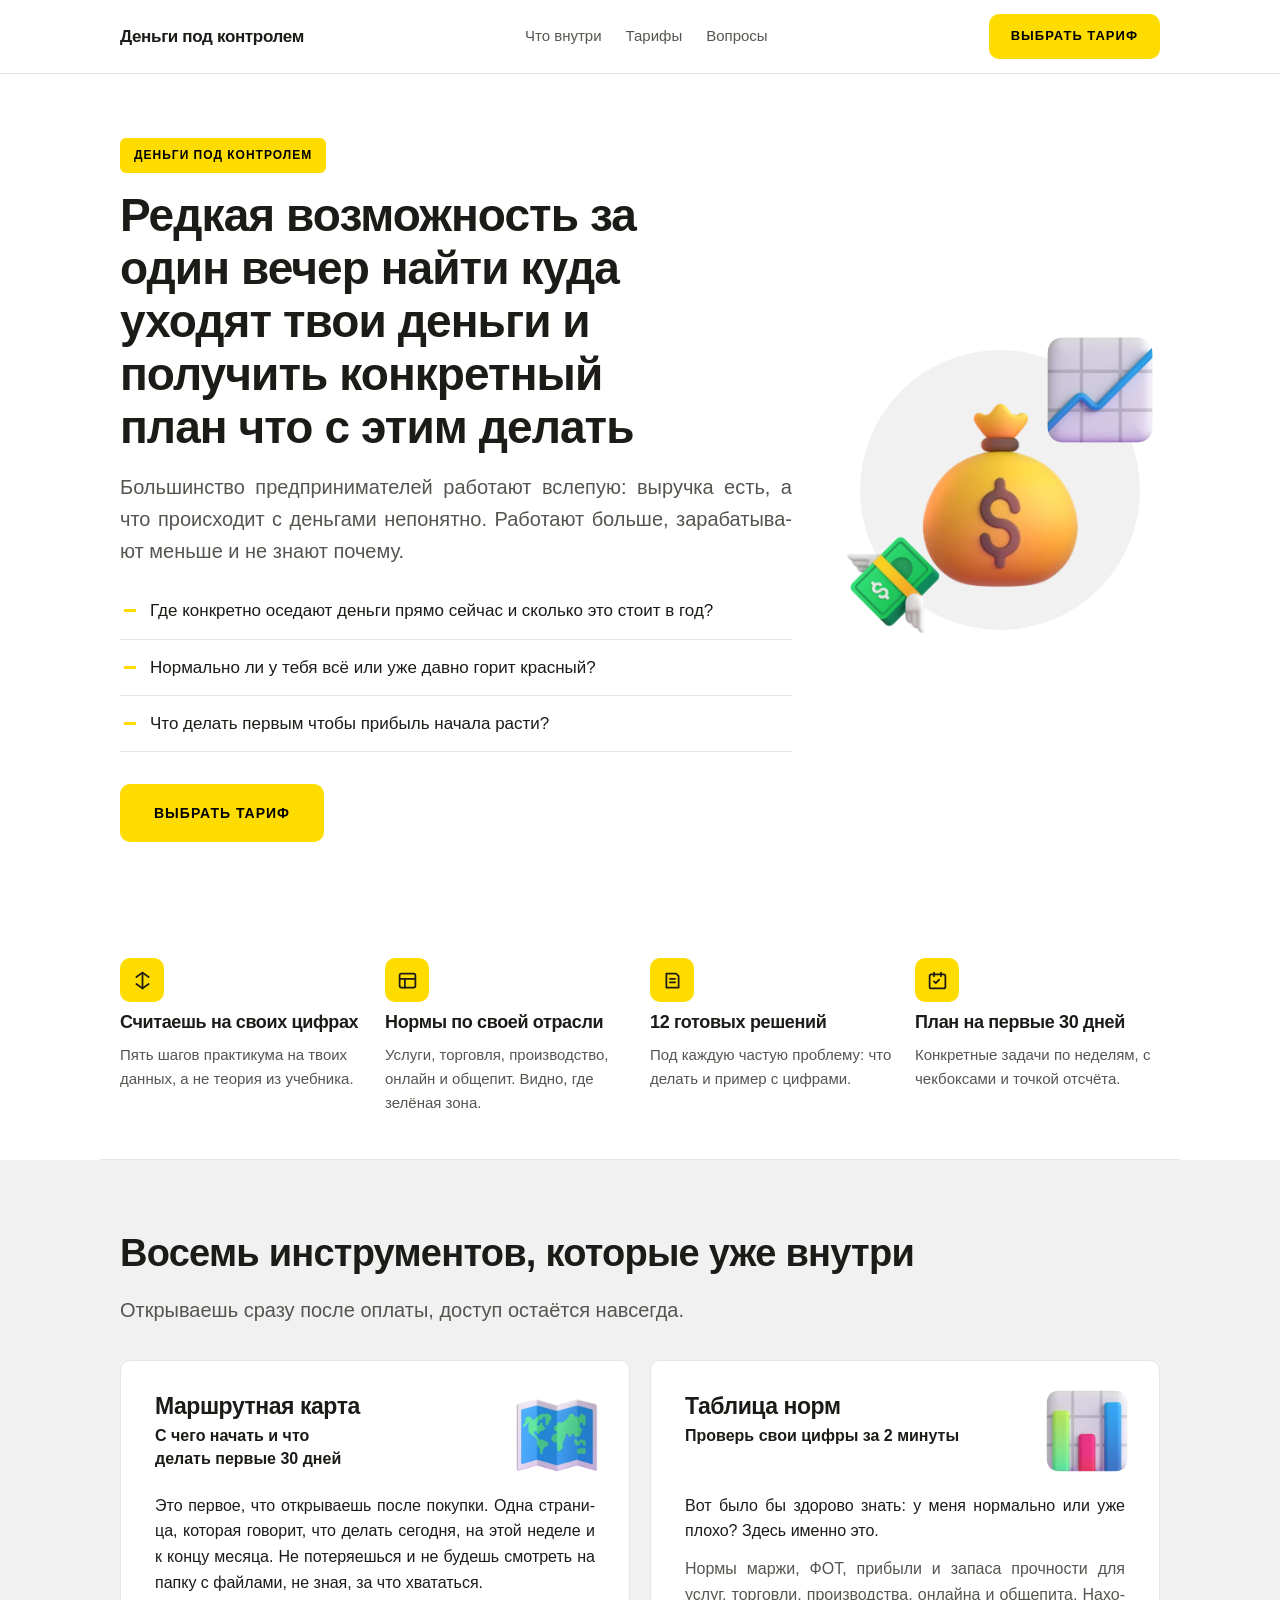
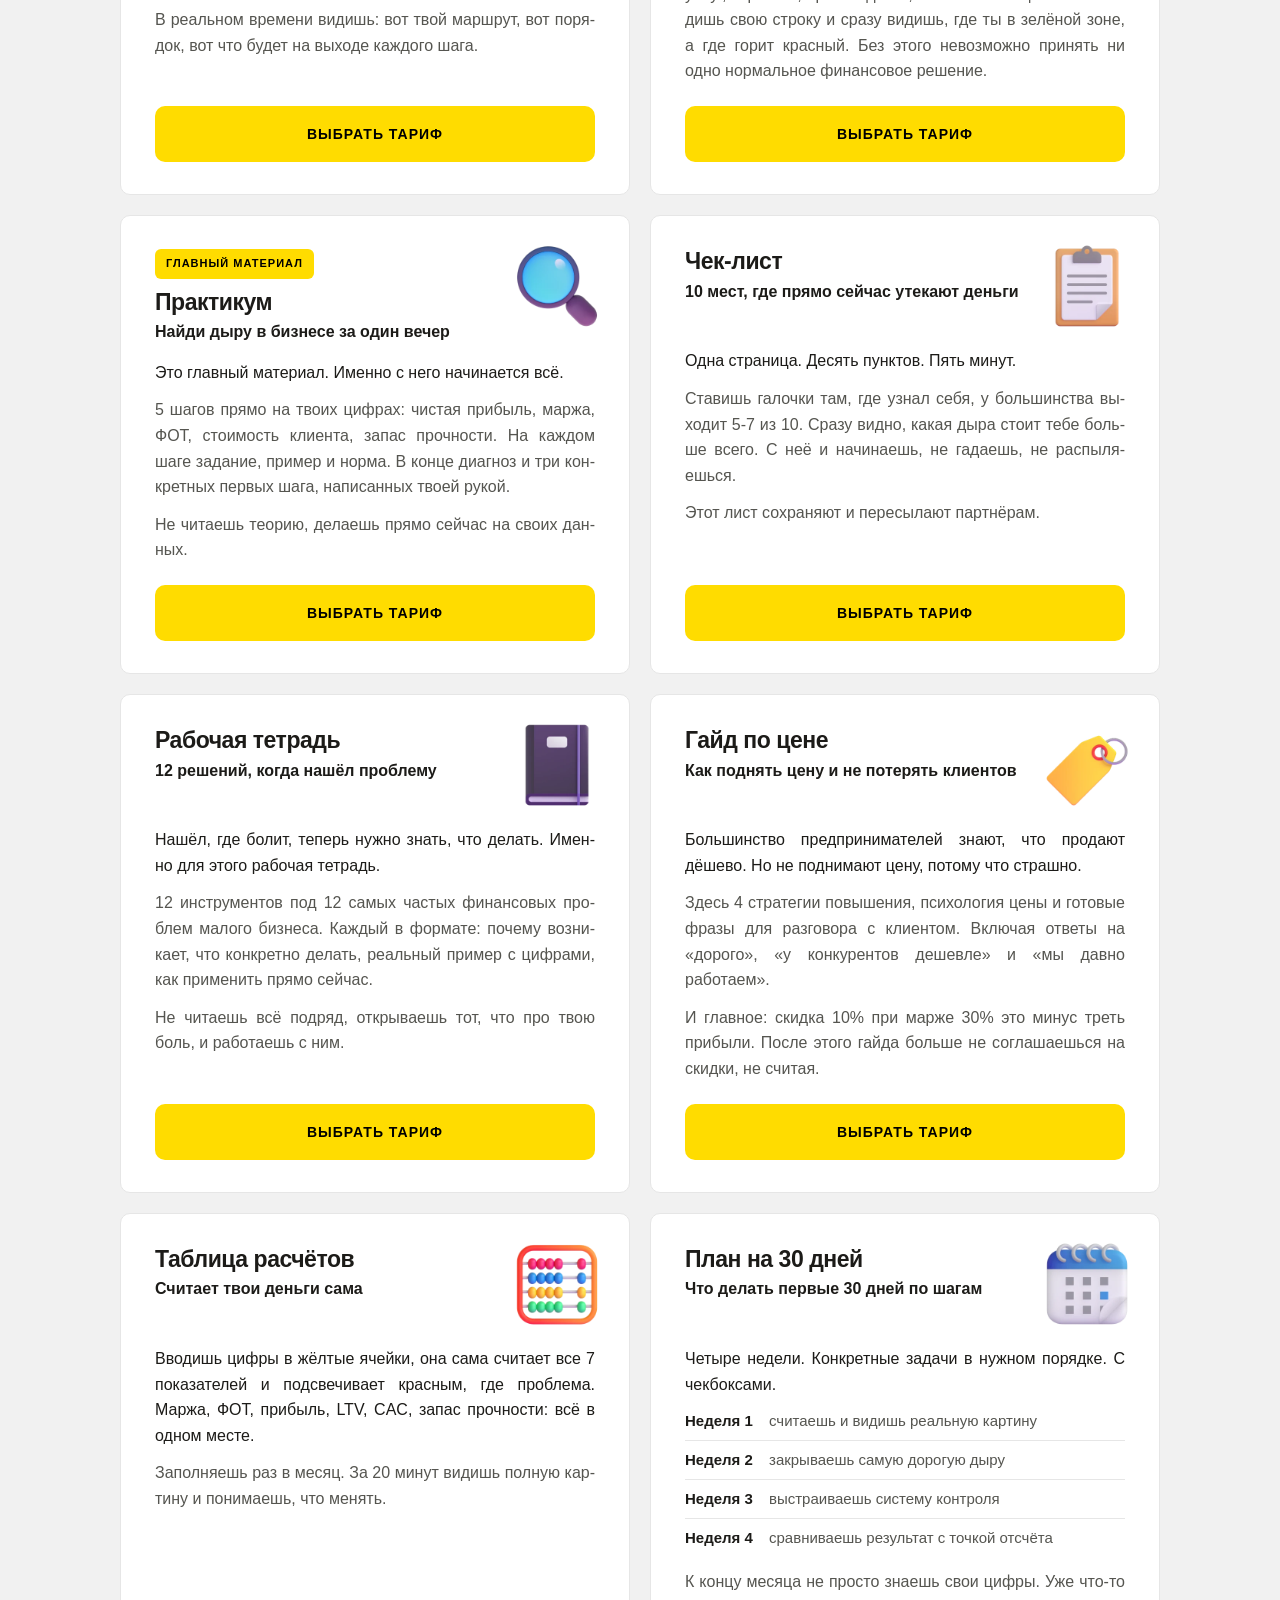
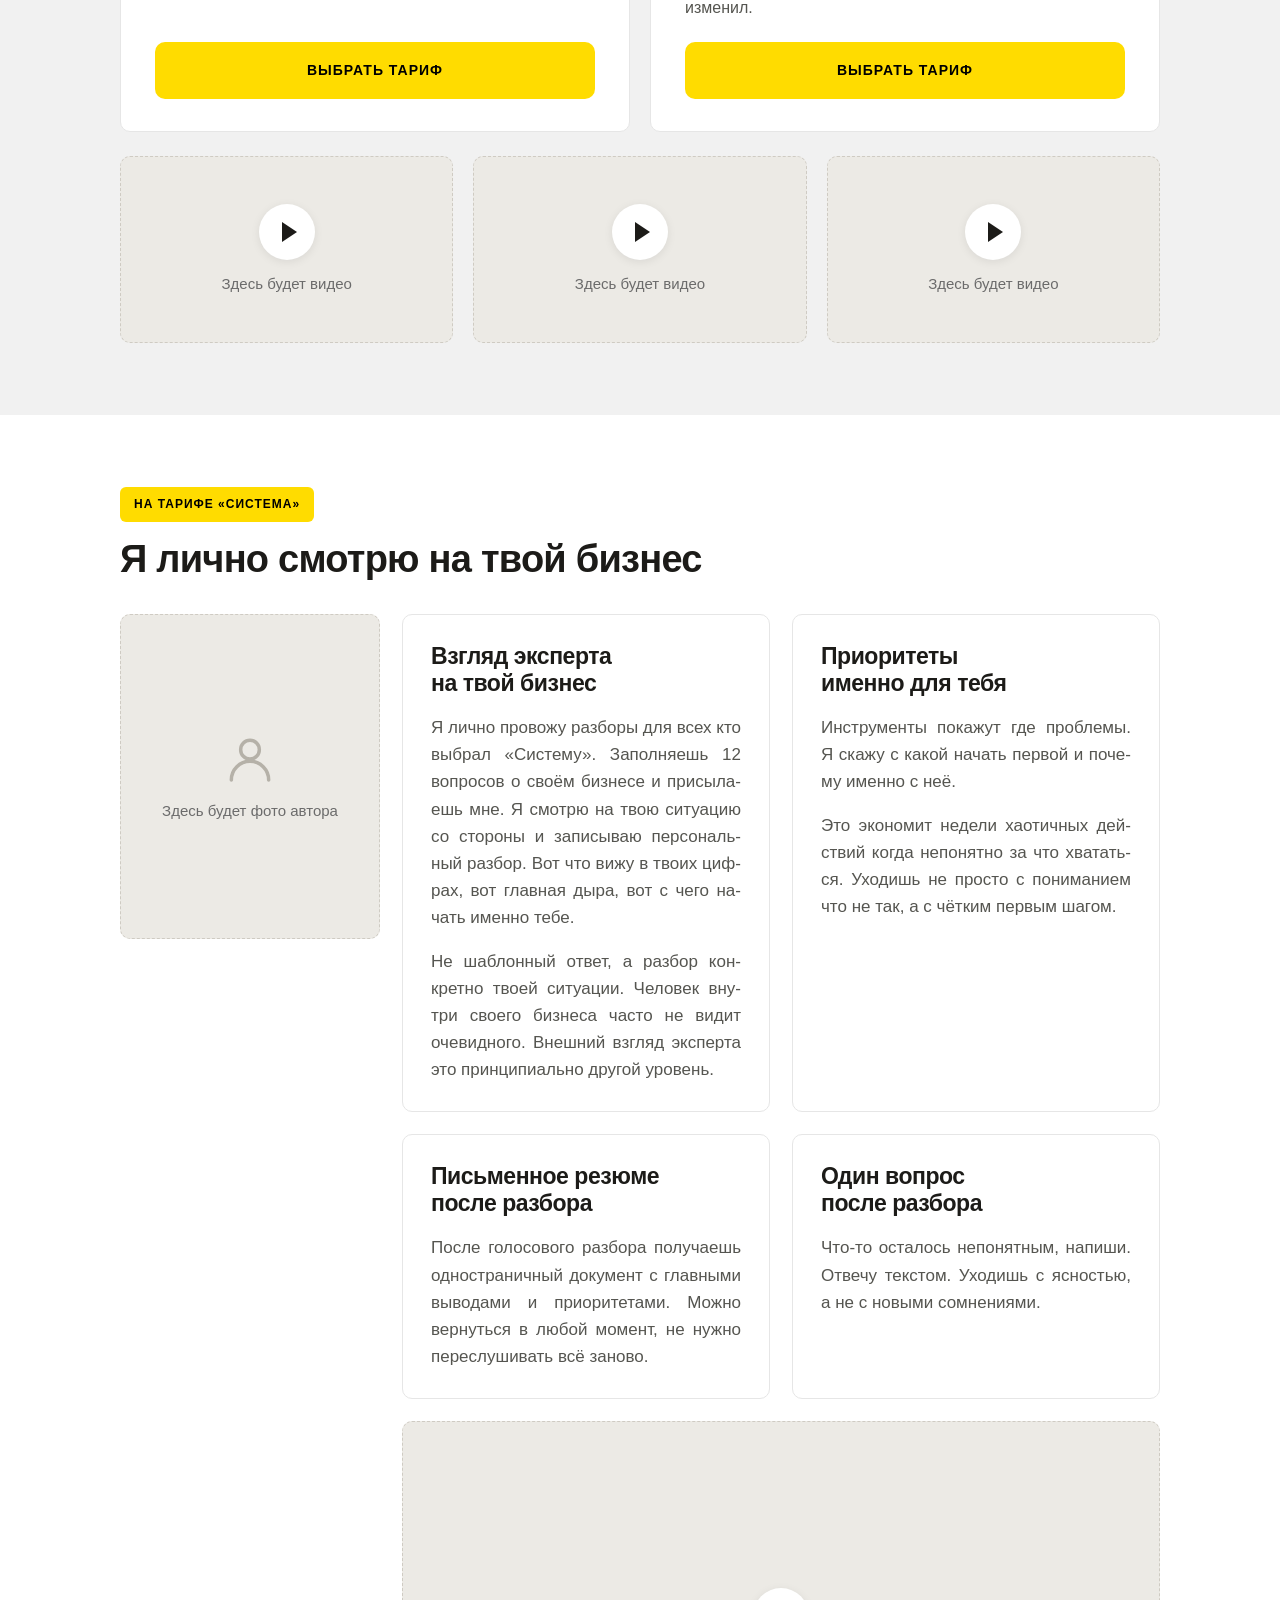
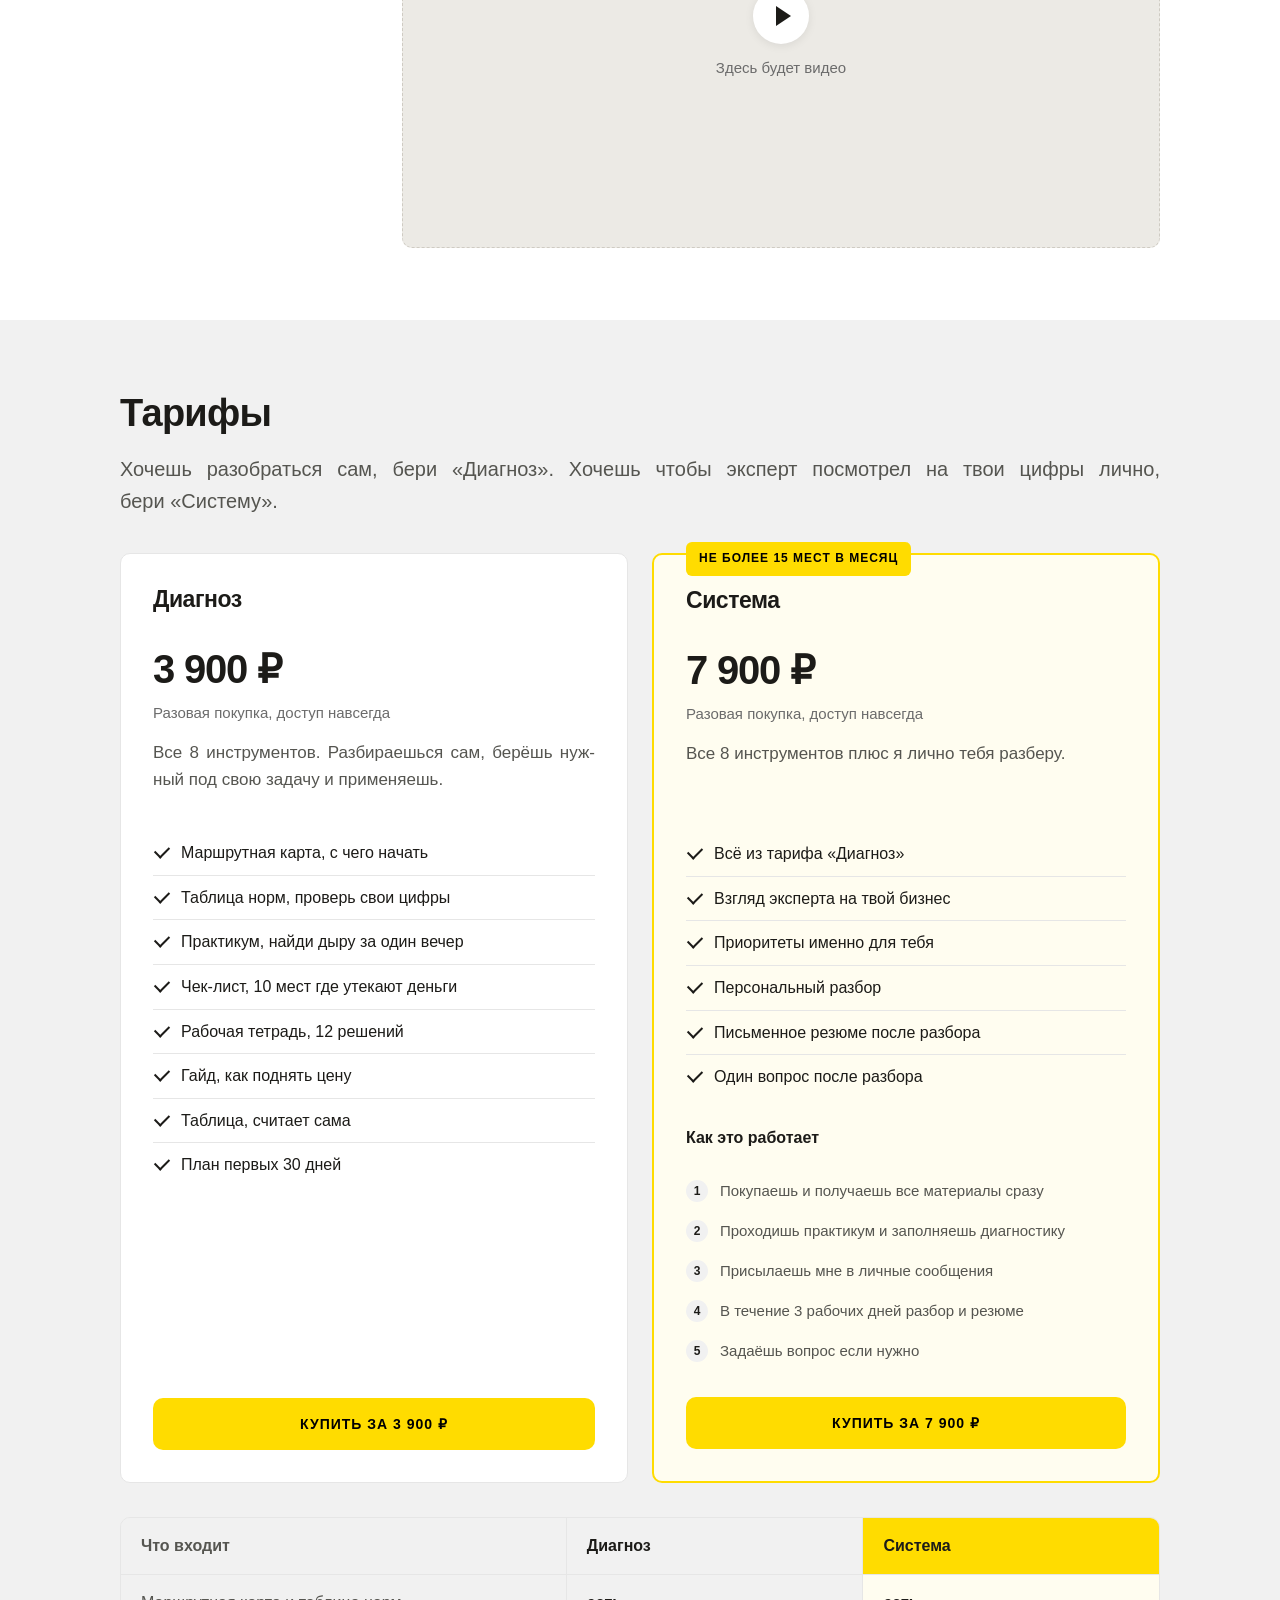
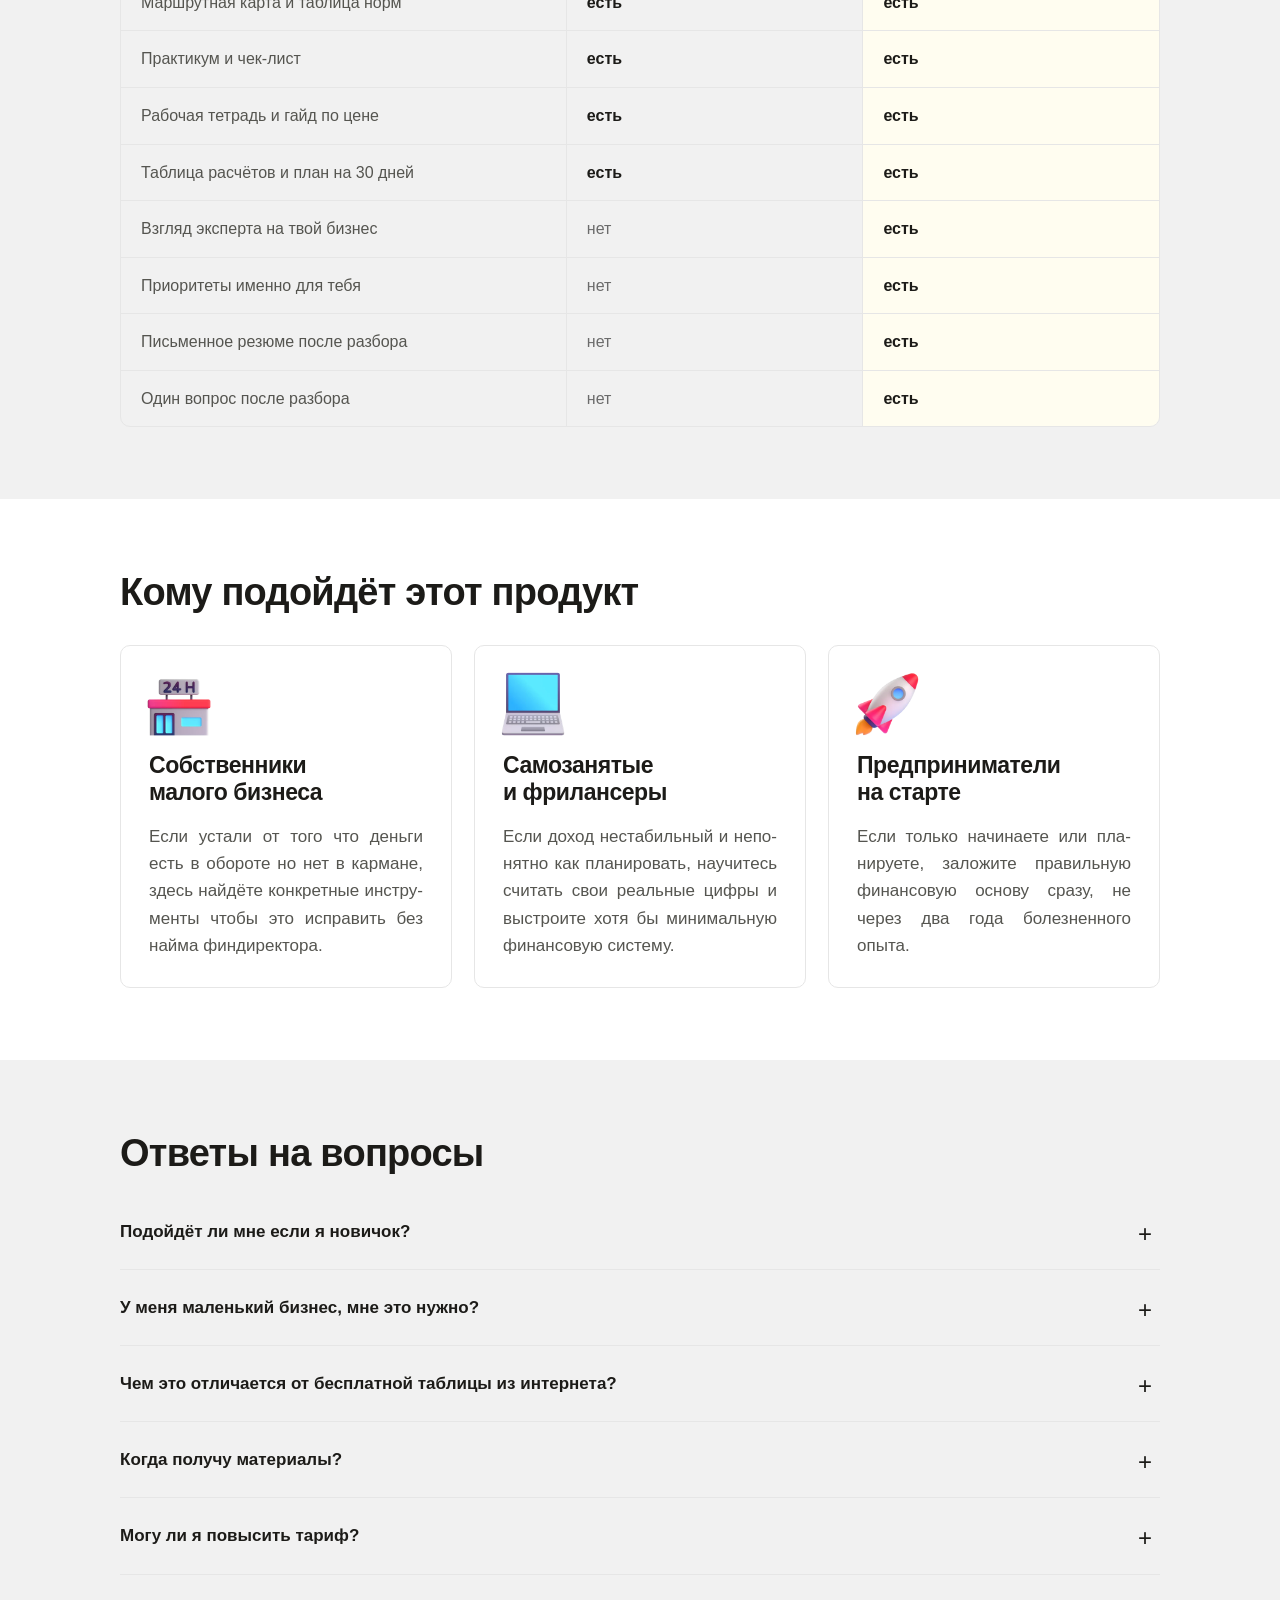
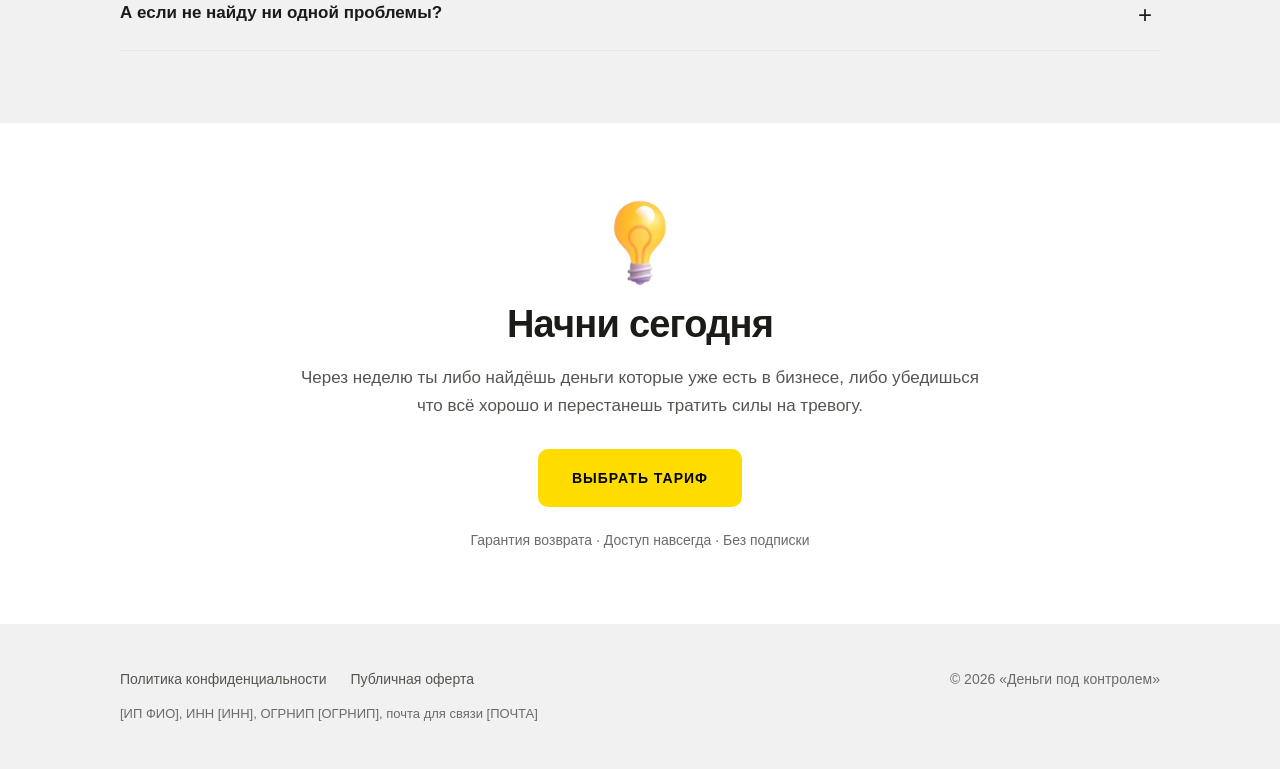
==== commit 668e7255: "Вводные абзацы и вопросы на всю ширину, текст по ширине, без переносов в названиях" ====
--- a/index.html
+++ b/index.html
@@ -37,12 +37,12 @@
 h1,h2,h3{line-height:1.15;margin:0 0 18px;letter-spacing:-0.02em;text-wrap:balance}
 .kicker,.hero .q li,.faq summary{text-wrap:balance}
 .weeks li,.plan li,.steps li{text-wrap:pretty}
-.feature p,.card p,.plan>p,.faq details p{text-align:justify;hyphens:manual;-webkit-hyphens:manual}
+.lead,.feature p,.card p,.plan>p,.faq details p{text-align:justify;hyphens:manual;-webkit-hyphens:manual}
 h1{font-size:clamp(30px,5vw,52px);font-weight:800}
 h2{font-size:clamp(25px,3.6vw,38px);font-weight:700}
 h3{font-size:clamp(19px,2.2vw,23px);font-weight:700}
 p{margin:0 0 16px;color:var(--ink-2)}
-.lead{font-size:clamp(17px,2vw,20px);color:var(--ink-2);max-width:760px}
+.lead{font-size:clamp(17px,2vw,20px);color:var(--ink-2)}
 .eyebrow{font-size:12px;font-weight:700;letter-spacing:1px;text-transform:uppercase;color:#000;background:var(--accent);display:inline-block;padding:8px 14px;border-radius:6px;margin-bottom:16px}
 .btn{display:inline-block;background:var(--accent);color:#000;text-decoration:none;font-weight:700;font-size:14px;letter-spacing:1px;text-transform:uppercase;padding:18px 34px;border:0;border-radius:10px;cursor:pointer;transition:background .15s ease;font-family:inherit}
 .btn:hover{background:var(--accent-dark)}
@@ -110,7 +110,7 @@
 .steps li{counter-increment:s;position:relative;padding:8px 0 8px 34px;font-size:15px;color:var(--ink-2)}
 .steps li:before{content:counter(s);position:absolute;left:0;top:9px;width:22px;height:22px;border-radius:50%;background:var(--bg-soft);color:var(--ink);font-size:12px;font-weight:700;display:flex;align-items:center;justify-content:center}
 
-.faq{max-width:820px}
+.faq{max-width:none}
 .faq details{border-bottom:1px solid var(--line);padding:4px 0}
 .faq summary{cursor:pointer;list-style:none;padding:20px 40px 20px 0;font-weight:600;position:relative}
 .faq summary::-webkit-details-marker{display:none}
@@ -242,7 +242,7 @@
   <div class="hero-text">
   <div class="eyebrow">Деньги под контролем</div>
   <h1>Редкая возможность за один вечер найти куда уходят твои деньги и получить конкретный план что с этим делать</h1>
-  <p class="lead">Большинство предпринимателей работают вслепую: выручка есть, а что происходит с деньгами непонятно. Работают больше, зарабатывают меньше и не знают почему.</p>
+  <p class="lead">Боль&shy;шин&shy;ство пред&shy;при&shy;ни&shy;ма&shy;те&shy;лей ра&shy;бо&shy;та&shy;ют всле&shy;пую: вы&shy;руч&shy;ка есть, а что про&shy;ис&shy;хо&shy;дит с день&shy;га&shy;ми не&shy;по&shy;нят&shy;но. Ра&shy;бо&shy;та&shy;ют боль&shy;ше, за&shy;ра&shy;ба&shy;ты&shy;ва&shy;ют мень&shy;ше и не знают по&shy;че&shy;му.</p>
   <ul class="q">
     <li>Где конкретно оседают деньги прямо сейчас и сколько это стоит в год?</li>
     <li>Нормально ли у тебя всё или уже давно горит красный?</li>
@@ -262,22 +262,22 @@
     <div class="perk">
       <span class="ico"><svg width="21" height="21" viewBox="0 0 24 24" fill="none" stroke="#1c1b18" stroke-width="2" stroke-linecap="round" stroke-linejoin="round"><path d="M12 3v18"></path><path d="M5 8l7-5 7 5"></path><path d="M5 16l7 5 7-5"></path></svg></span>
       <h3>Считаешь на своих цифрах</h3>
-      <p>Пять шагов прак&shy;ти&shy;ку&shy;ма на твоих дан&shy;ных, а не те&shy;о&shy;рия из учеб&shy;ни&shy;ка.</p>
+      <p>Пять шагов практикума на твоих данных, а не теория из учебника.</p>
     </div>
     <div class="perk">
       <span class="ico"><svg width="21" height="21" viewBox="0 0 24 24" fill="none" stroke="#1c1b18" stroke-width="2" stroke-linecap="round" stroke-linejoin="round"><rect x="3" y="4" width="18" height="16" rx="2"></rect><path d="M3 10h18"></path><path d="M9 10v10"></path></svg></span>
       <h3>Нормы по своей отрасли</h3>
-      <p>Услу&shy;ги, тор&shy;го&shy;вля, про&shy;из&shy;вод&shy;ство, он&shy;лайн и об&shy;ще&shy;пит. Видно, где зелё&shy;ная зона.</p>
+      <p>Услуги, торговля, производство, онлайн и общепит. Видно, где зелёная зона.</p>
     </div>
     <div class="perk">
       <span class="ico"><svg width="21" height="21" viewBox="0 0 24 24" fill="none" stroke="#1c1b18" stroke-width="2" stroke-linecap="round" stroke-linejoin="round"><path d="M5 4h11l3 3v13H5z"></path><path d="M9 10h6"></path><path d="M9 14h6"></path></svg></span>
       <h3>12 готовых решений</h3>
-      <p>Под каж&shy;дую ча&shy;стую про&shy;бле&shy;му: что де&shy;лать и при&shy;мер с циф&shy;ра&shy;ми.</p>
+      <p>Под каждую частую проблему: что делать и пример с цифрами.</p>
     </div>
     <div class="perk">
       <span class="ico"><svg width="21" height="21" viewBox="0 0 24 24" fill="none" stroke="#1c1b18" stroke-width="2" stroke-linecap="round" stroke-linejoin="round"><rect x="3" y="5" width="18" height="16" rx="2"></rect><path d="M8 3v4"></path><path d="M16 3v4"></path><path d="M8 13l2 2 4-4"></path></svg></span>
       <h3>План на первые 30 дней</h3>
-      <p>Кон&shy;крет&shy;ные за&shy;да&shy;чи по не&shy;де&shy;лям, с чек&shy;бок&shy;са&shy;ми и точ&shy;кой от&shy;счёта.</p>
+      <p>Конкретные задачи по неделям, с чекбоксами и точкой отсчёта.</p>
     </div>
   </div>
 </section>
@@ -285,7 +285,7 @@
 <section class="soft" id="vnutri">
   <div class="wrap">
     <h2>Восемь инструментов, которые уже внутри</h2>
-    <p class="lead" style="margin-bottom:34px">Открываешь сразу после оплаты, доступ остаётся навсегда.</p>
+    <p class="lead" style="margin-bottom:34px">От&shy;кры&shy;ва&shy;ешь сразу после опла&shy;ты, до&shy;ступ остаёт&shy;ся на&shy;все&shy;гда.</p>
 
     <div class="tiles">
       <div class="feature">
@@ -347,7 +347,7 @@
           <img src="img/price.webp" alt="" width="240" height="240" loading="lazy">
         </div>
         <p class="hook">Боль&shy;шин&shy;ство пред&shy;при&shy;ни&shy;ма&shy;те&shy;лей знают, что про&shy;да&shy;ют дёше&shy;во. Но не под&shy;ни&shy;ма&shy;ют цену, по&shy;то&shy;му что страш&shy;но.</p>
-        <p>Здесь 4 стра&shy;те&shy;гии по&shy;вы&shy;ше&shy;ния, пси&shy;хо&shy;ло&shy;гия цены и го&shy;то&shy;вые фразы для раз&shy;го&shy;во&shy;ра с кли&shy;ен&shy;том. Вклю&shy;чая от&shy;ве&shy;ты на «до&shy;ро&shy;го», «у кон&shy;ку&shy;рен&shy;тов де&shy;ше&shy;вле» и «мы давно ра&shy;бо&shy;та&shy;ем».</p>
+        <p>Здесь 4 стра&shy;те&shy;гии по&shy;вы&shy;ше&shy;ния, пси&shy;хо&shy;ло&shy;гия цены и го&shy;то&shy;вые фразы для раз&shy;го&shy;во&shy;ра с кли&shy;ен&shy;том. Вклю&shy;чая от&shy;ве&shy;ты на «дорого», «у конкурентов дешевле» и «мы давно работаем».</p>
         <p>И глав&shy;ное: скид&shy;ка 10% при марже 30% это минус треть при&shy;бы&shy;ли. После этого гайда боль&shy;ше не со&shy;гла&shy;ша&shy;ешь&shy;ся на скид&shy;ки, не счи&shy;тая.</p>
         <a class="btn" href="#tarify">Выбрать тариф</a>
       </div>
@@ -402,7 +402,7 @@
     <div class="grid grid-2">
       <div class="card">
         <h3>Взгляд эксперта на твой бизнес</h3>
-        <p>Я лично про&shy;во&shy;жу раз&shy;бо&shy;ры для всех кто вы&shy;брал «Си&shy;сте&shy;му». За&shy;пол&shy;ня&shy;ешь 12 во&shy;про&shy;сов о своём биз&shy;не&shy;се и при&shy;сы&shy;ла&shy;ешь мне. Я смот&shy;рю на твою си&shy;ту&shy;а&shy;цию со сто&shy;ро&shy;ны и за&shy;пи&shy;сы&shy;ваю пер&shy;со&shy;наль&shy;ный раз&shy;бор. Вот что вижу в твоих циф&shy;рах, вот глав&shy;ная дыра, вот с чего на&shy;чать имен&shy;но тебе.</p>
+        <p>Я лично про&shy;во&shy;жу раз&shy;бо&shy;ры для всех кто вы&shy;брал «Систему». За&shy;пол&shy;ня&shy;ешь 12 во&shy;про&shy;сов о своём биз&shy;не&shy;се и при&shy;сы&shy;ла&shy;ешь мне. Я смот&shy;рю на твою си&shy;ту&shy;а&shy;цию со сто&shy;ро&shy;ны и за&shy;пи&shy;сы&shy;ваю пер&shy;со&shy;наль&shy;ный раз&shy;бор. Вот что вижу в твоих циф&shy;рах, вот глав&shy;ная дыра, вот с чего на&shy;чать имен&shy;но тебе.</p>
         <p>Не ша&shy;блон&shy;ный ответ, а раз&shy;бор кон&shy;крет&shy;но твоей си&shy;ту&shy;а&shy;ции. Че&shy;ло&shy;век вну&shy;три сво&shy;е&shy;го биз&shy;не&shy;са часто не видит оче&shy;вид&shy;но&shy;го. Внеш&shy;ний взгляд экс&shy;пер&shy;та это прин&shy;ци&shy;пи&shy;аль&shy;но дру&shy;гой уро&shy;вень.</p>
       </div>
       <div class="card">
@@ -427,7 +427,7 @@
 <section class="soft" id="tarify">
   <div class="wrap">
     <h2>Тарифы</h2>
-    <p class="lead" style="margin-bottom:36px">Хочешь разобраться сам, бери «Диагноз». Хочешь чтобы эксперт посмотрел на твои цифры лично, бери «Систему».</p>
+    <p class="lead" style="margin-bottom:36px">Хо&shy;чешь разо&shy;брать&shy;ся сам, бери&nbsp;«Диагноз». Хо&shy;чешь чтобы экс&shy;перт по&shy;смот&shy;рел на твои цифры лично, бери&nbsp;«Систему».</p>
     <div class="plans">
       <div class="plan">
         <h3>Диагноз</h3>
@@ -524,11 +524,11 @@
     </details>
     <details>
       <summary>Когда получу материалы?</summary>
-      <p>После опла&shy;ты на ваш e-mail придёт пись&shy;мо с до&shy;сту&shy;па&shy;ми и по&shy;дроб&shy;ны&shy;ми ин&shy;струк&shy;ци&shy;я&shy;ми. Не нашли пись&shy;мо? Про&shy;верь&shy;те папки «Спам», «Ре&shy;кла&shy;ма», «Соц&shy;се&shy;ти» или «Про&shy;мо&shy;ак&shy;ции».</p>
+      <p>После опла&shy;ты на ваш e-mail придёт пись&shy;мо с до&shy;сту&shy;па&shy;ми и по&shy;дроб&shy;ны&shy;ми ин&shy;струк&shy;ци&shy;я&shy;ми. Не нашли пись&shy;мо? Про&shy;верь&shy;те папки «Спам», «Реклама», «Соцсети» или «Промоакции».</p>
     </details>
     <details>
       <summary>Могу ли я повысить тариф?</summary>
-      <p>Да, у вас будет такая опция сразу после опла&shy;ты. Но по&shy;вы&shy;ше&shy;ние та&shy;ри&shy;фа про&shy;ис&shy;хо&shy;дит по пол&shy;ной цене та&shy;ри&shy;фа, по&shy;это&shy;му удоб&shy;нее сразу брать тариф «Си&shy;сте&shy;ма».</p>
+      <p>Да, у вас будет такая опция сразу после опла&shy;ты. Но по&shy;вы&shy;ше&shy;ние та&shy;ри&shy;фа про&shy;ис&shy;хо&shy;дит по пол&shy;ной цене та&shy;ри&shy;фа, по&shy;это&shy;му удоб&shy;нее сразу брать тариф «Система».</p>
     </details>
     <details>
       <summary>А если не найду ни одной проблемы?</summary>
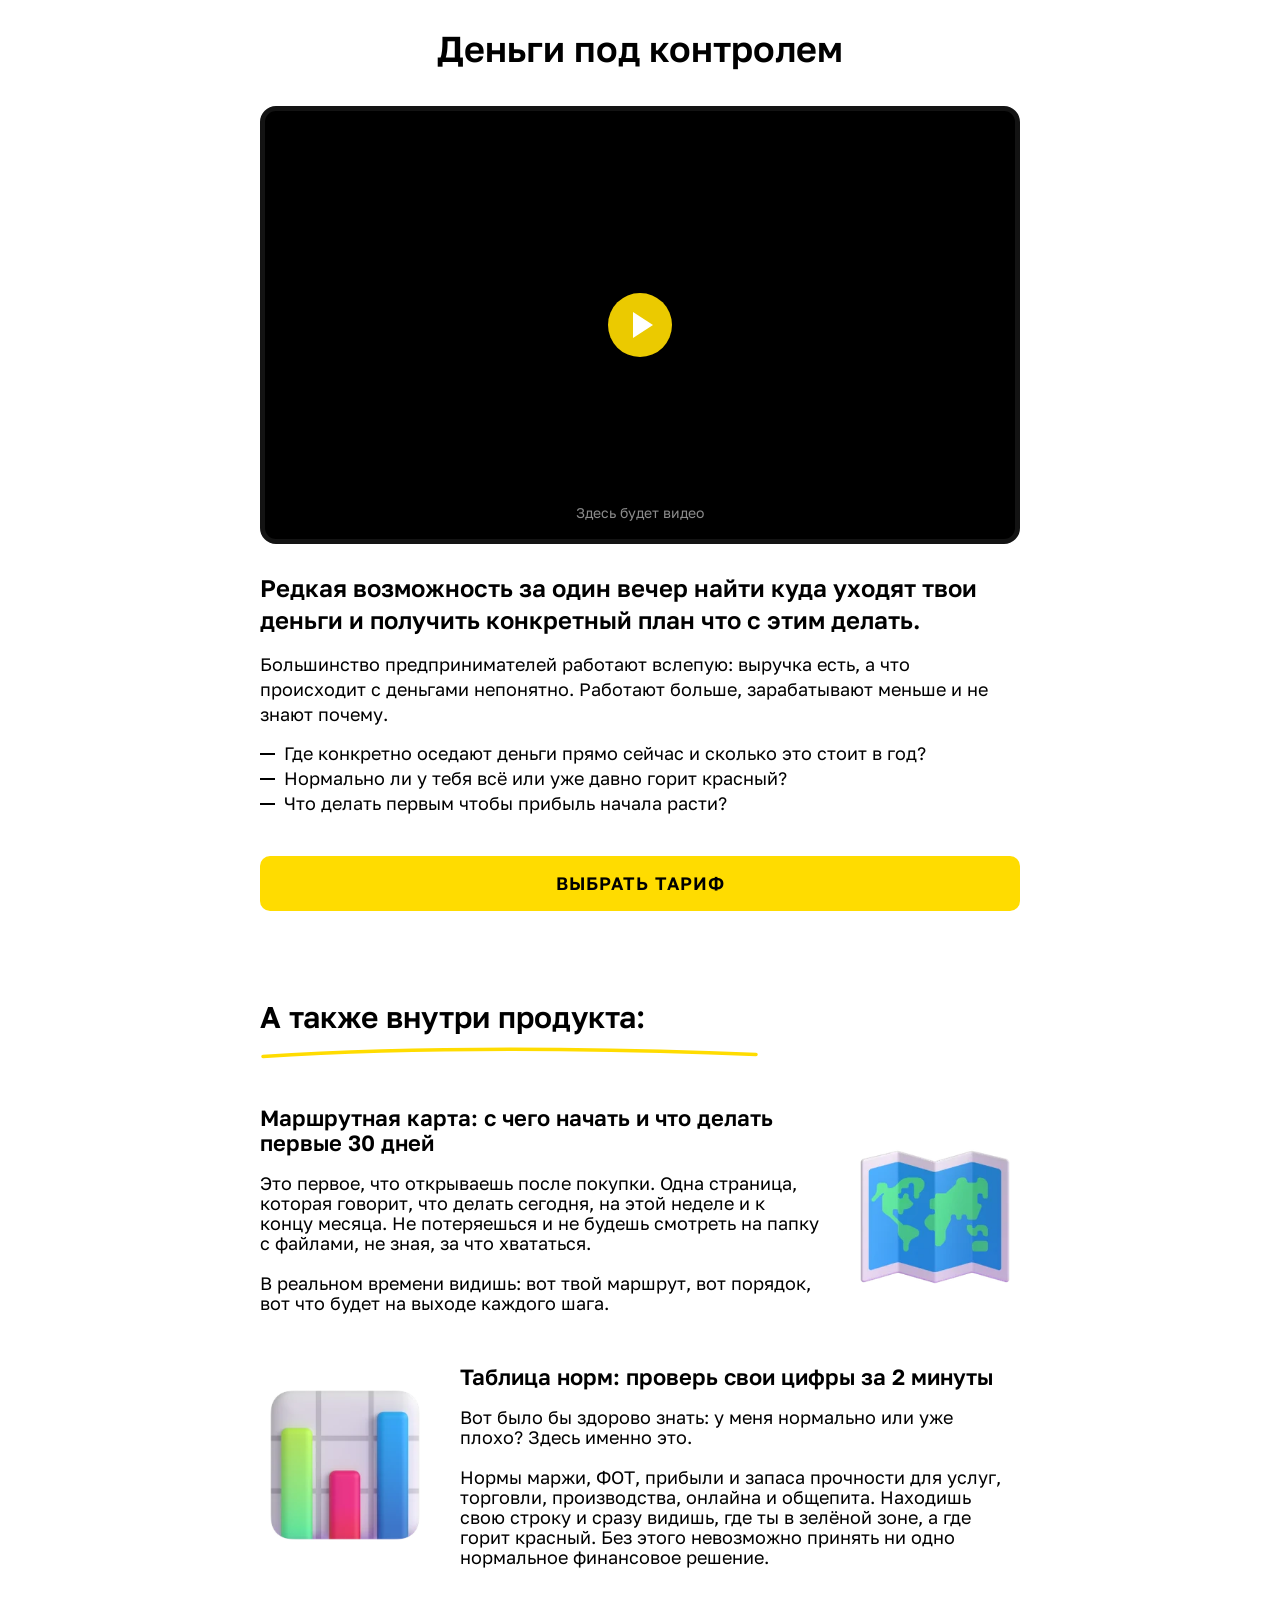
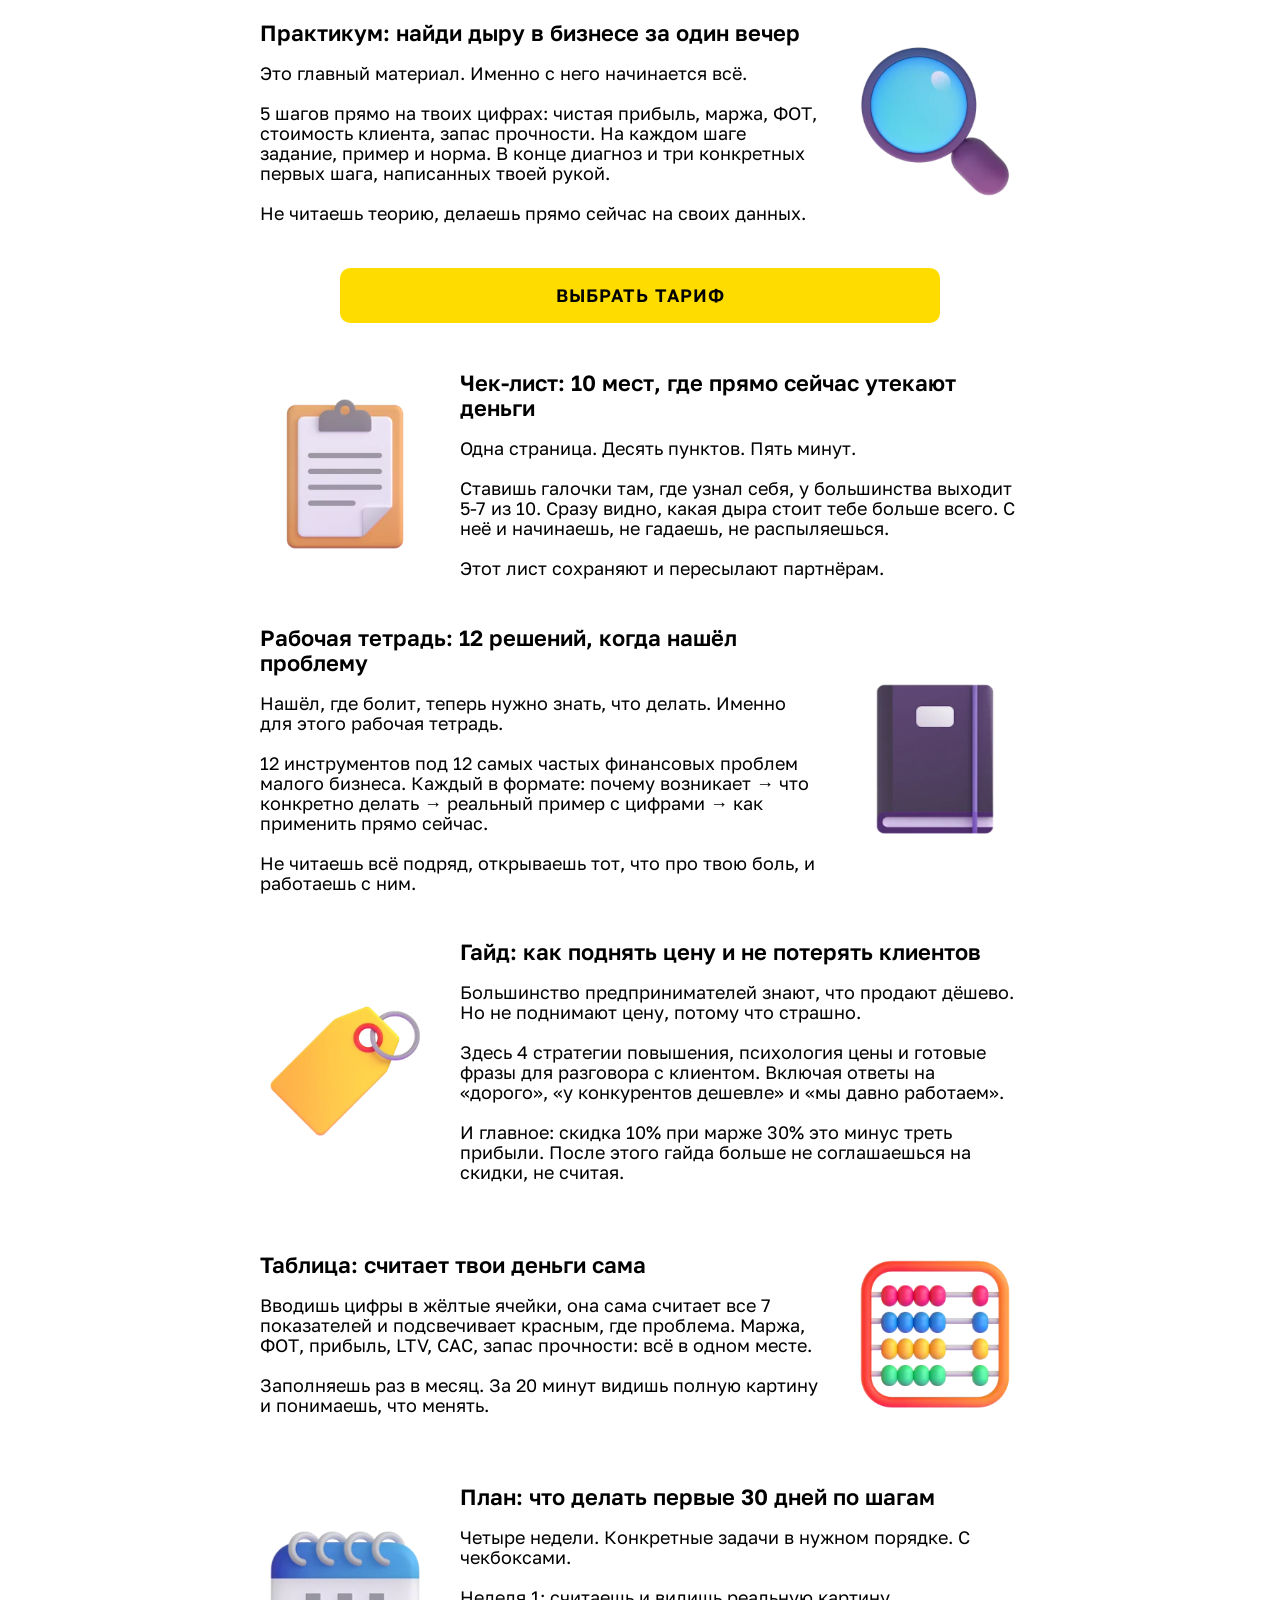
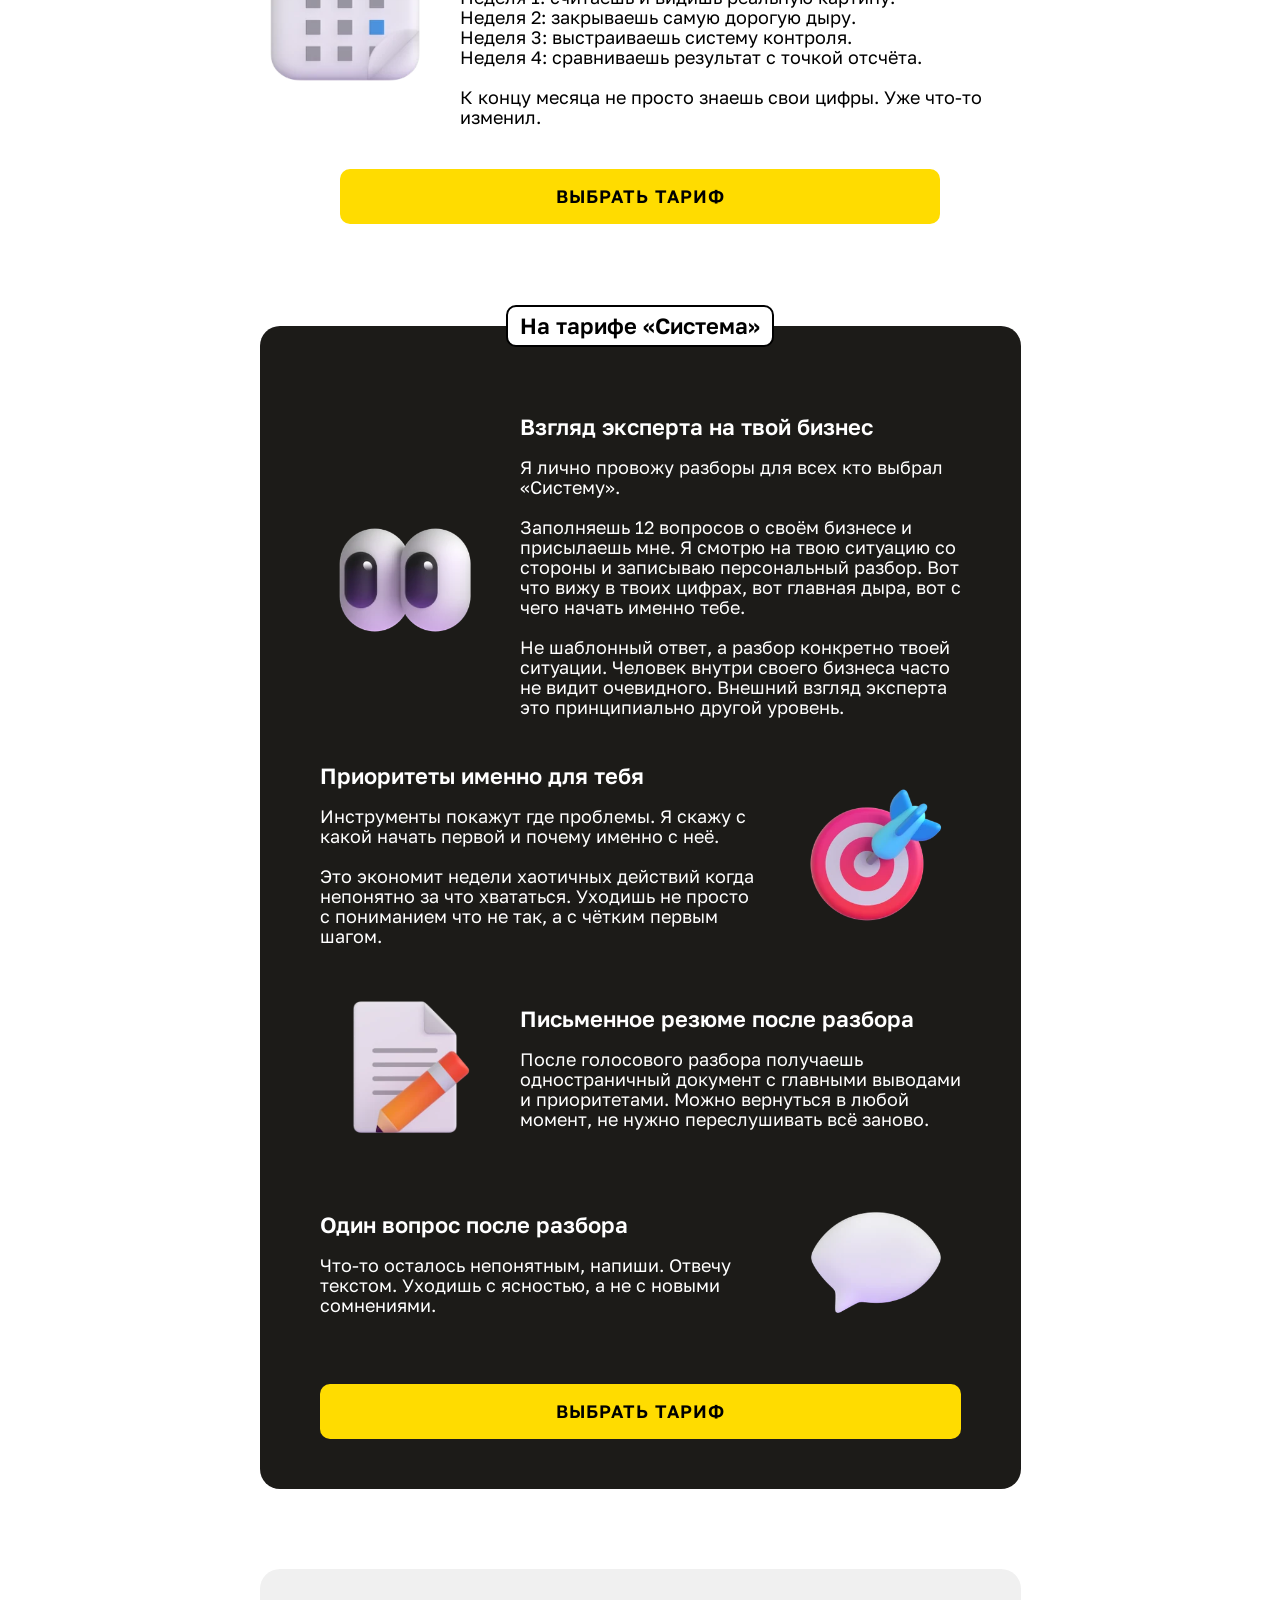
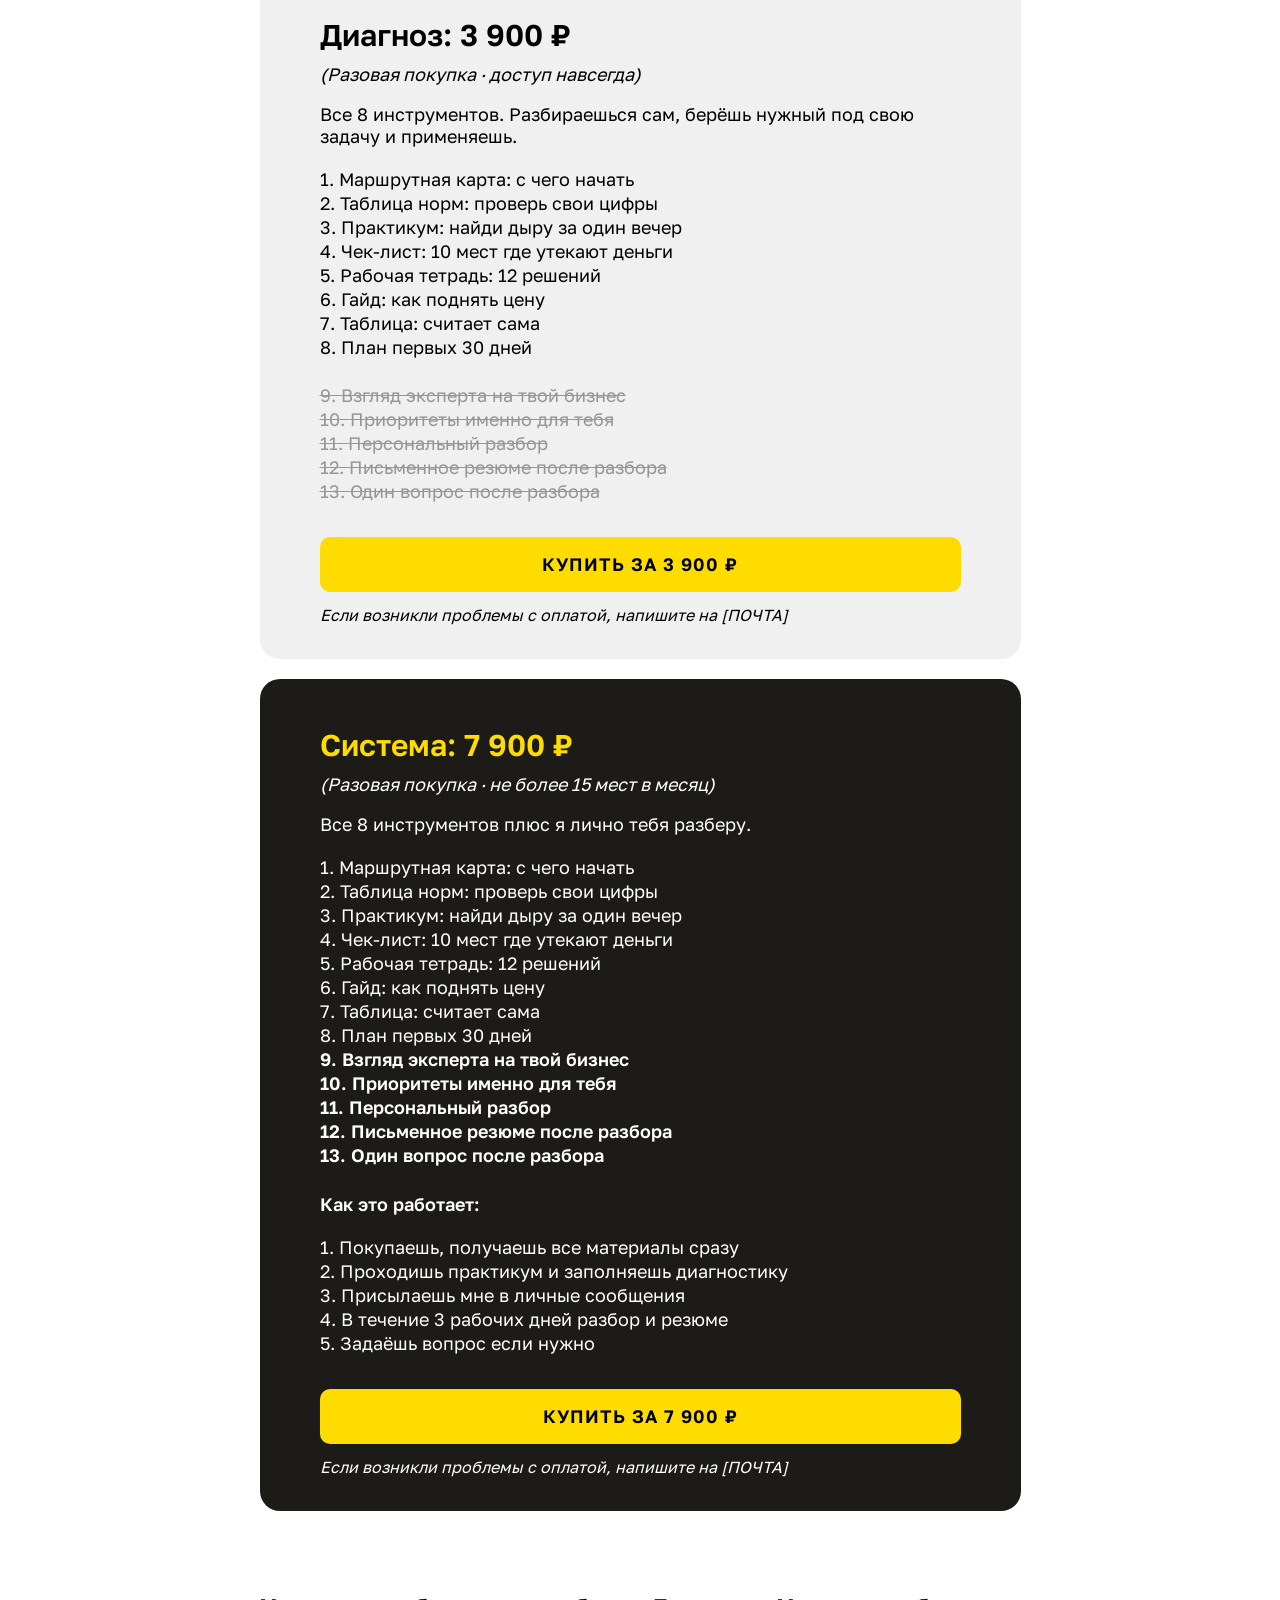
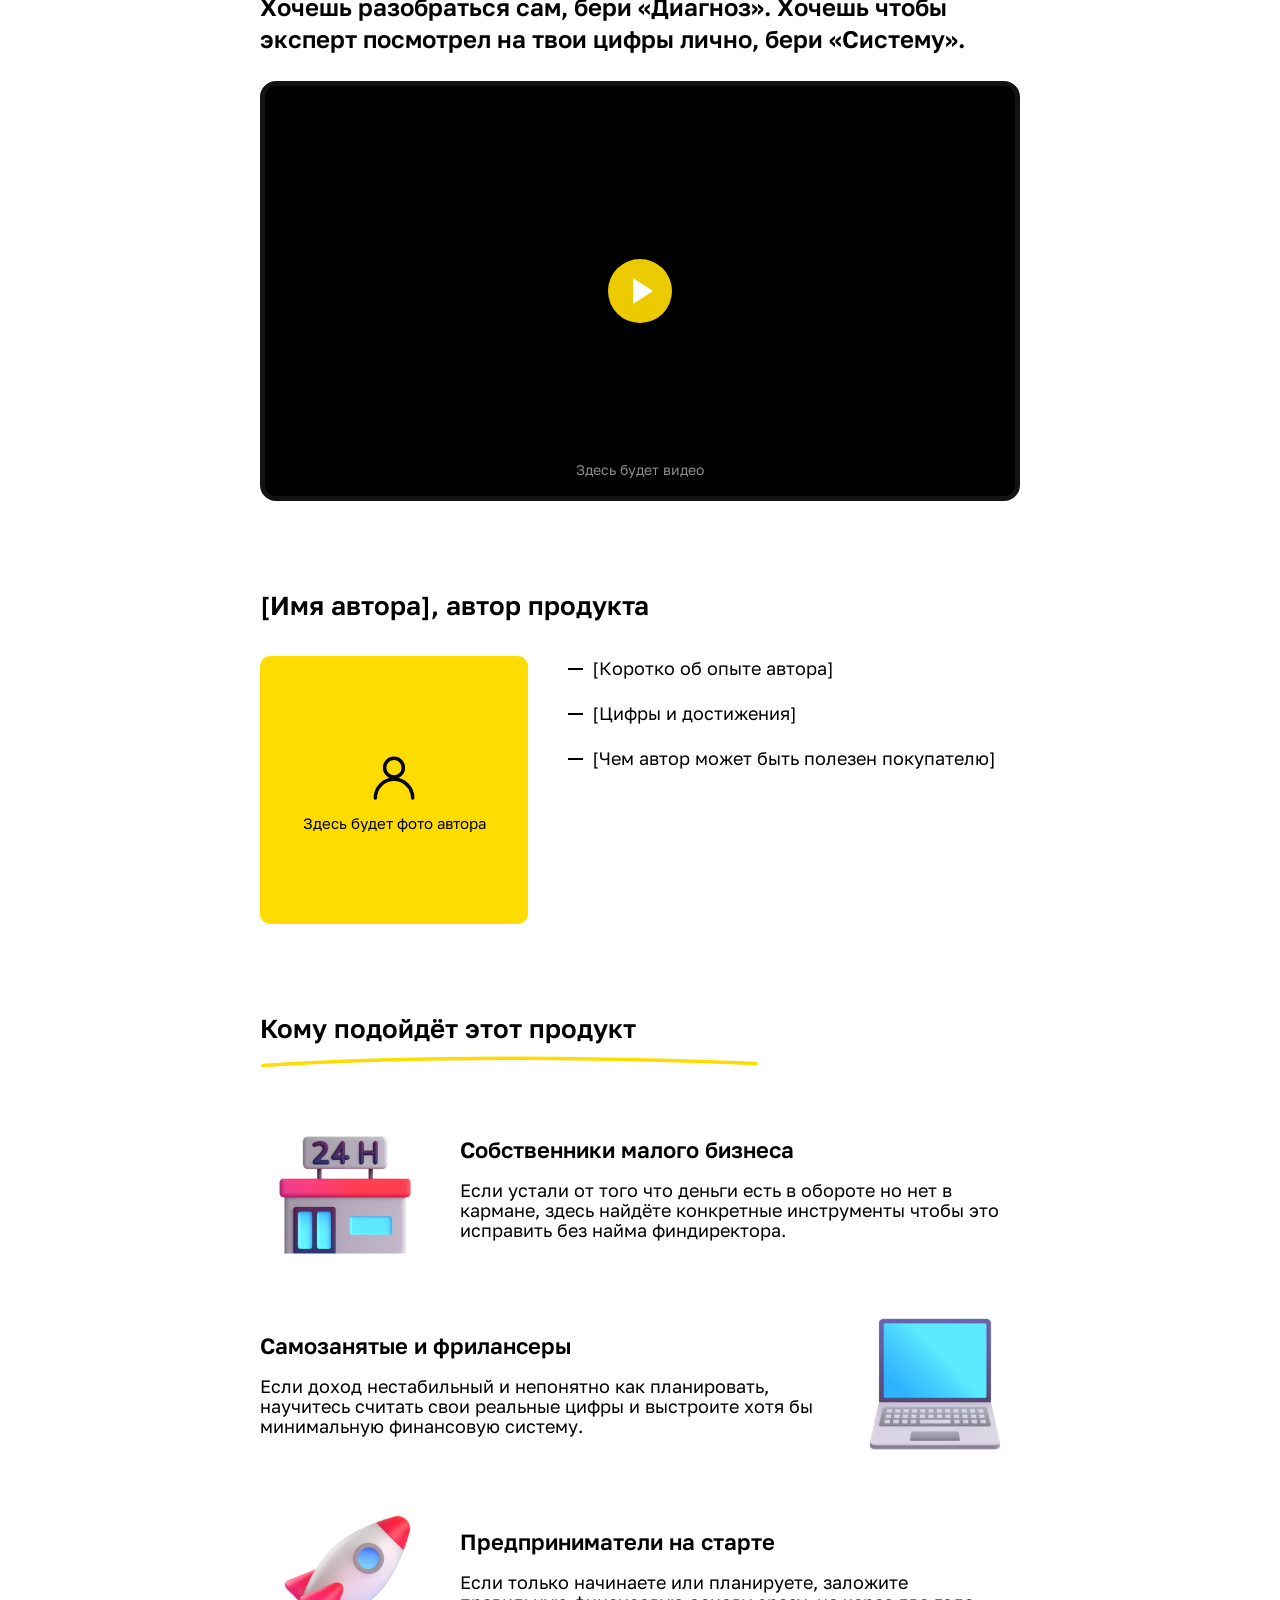
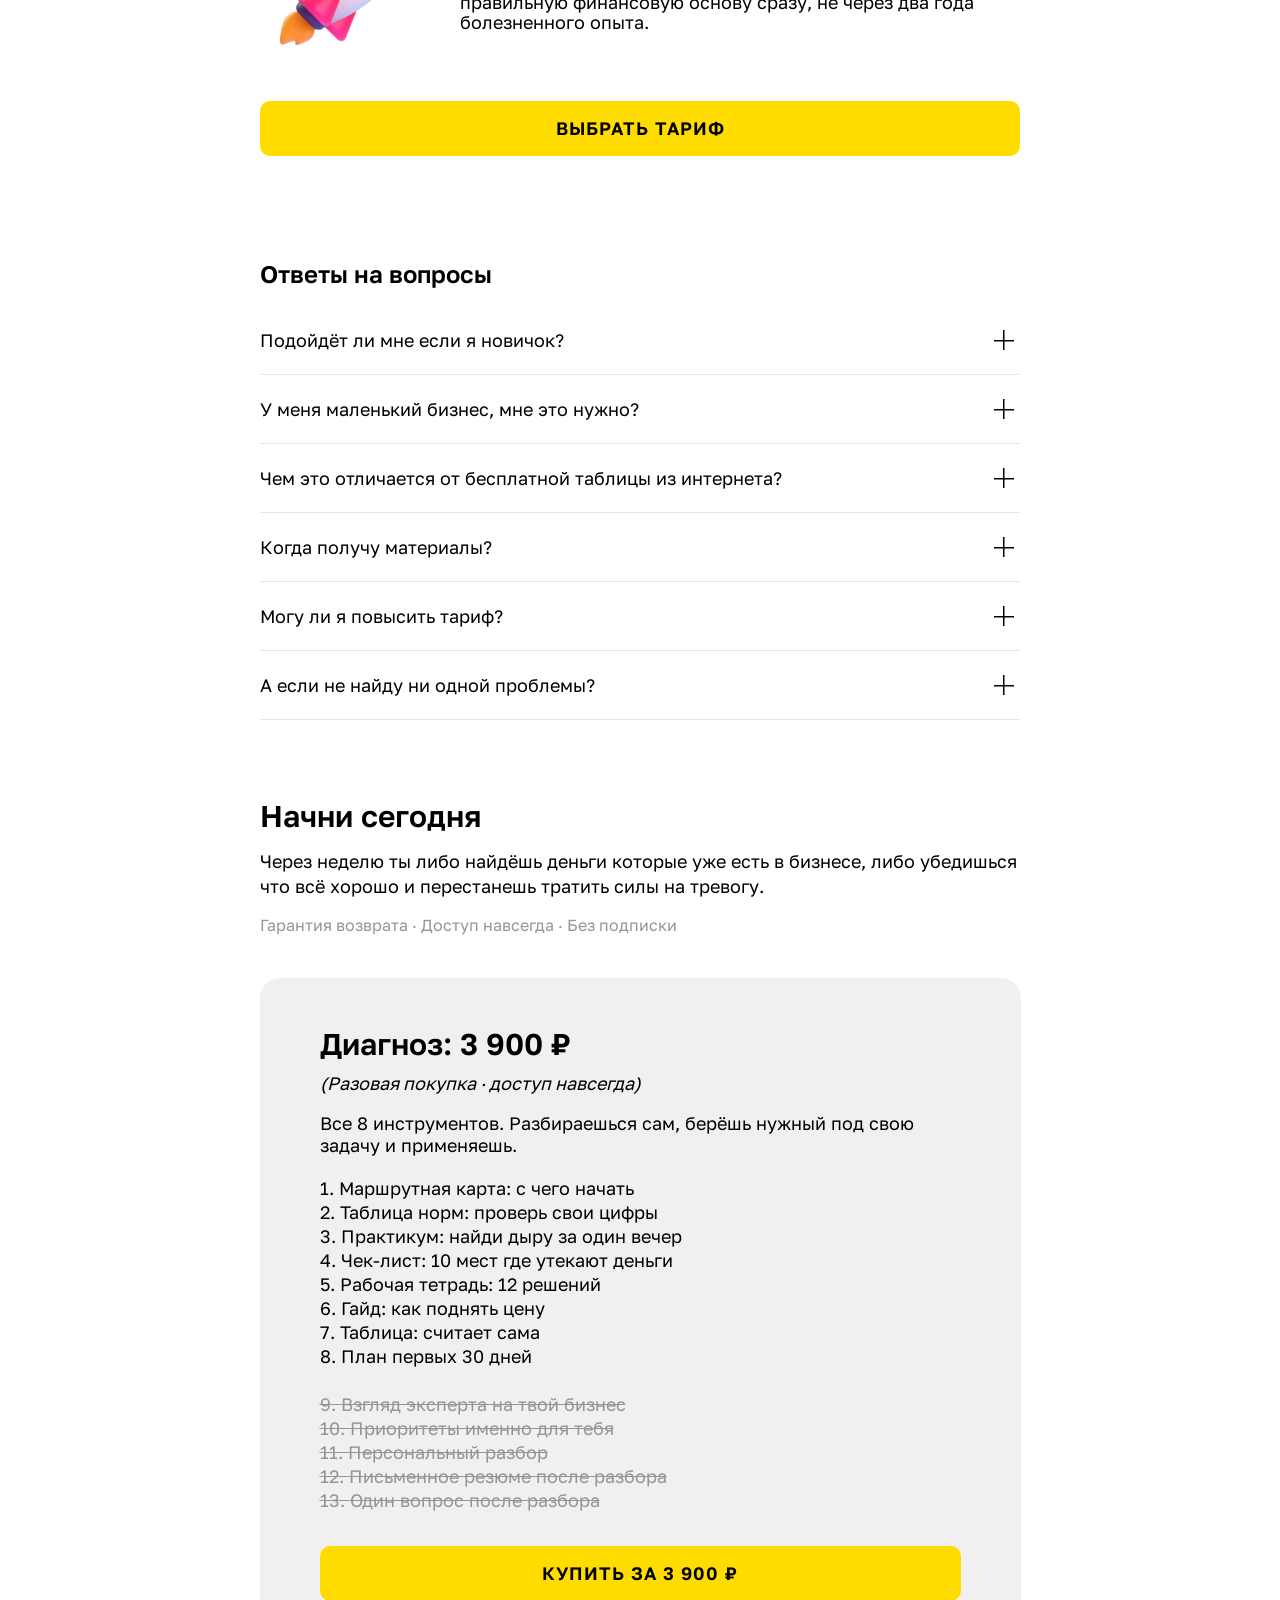
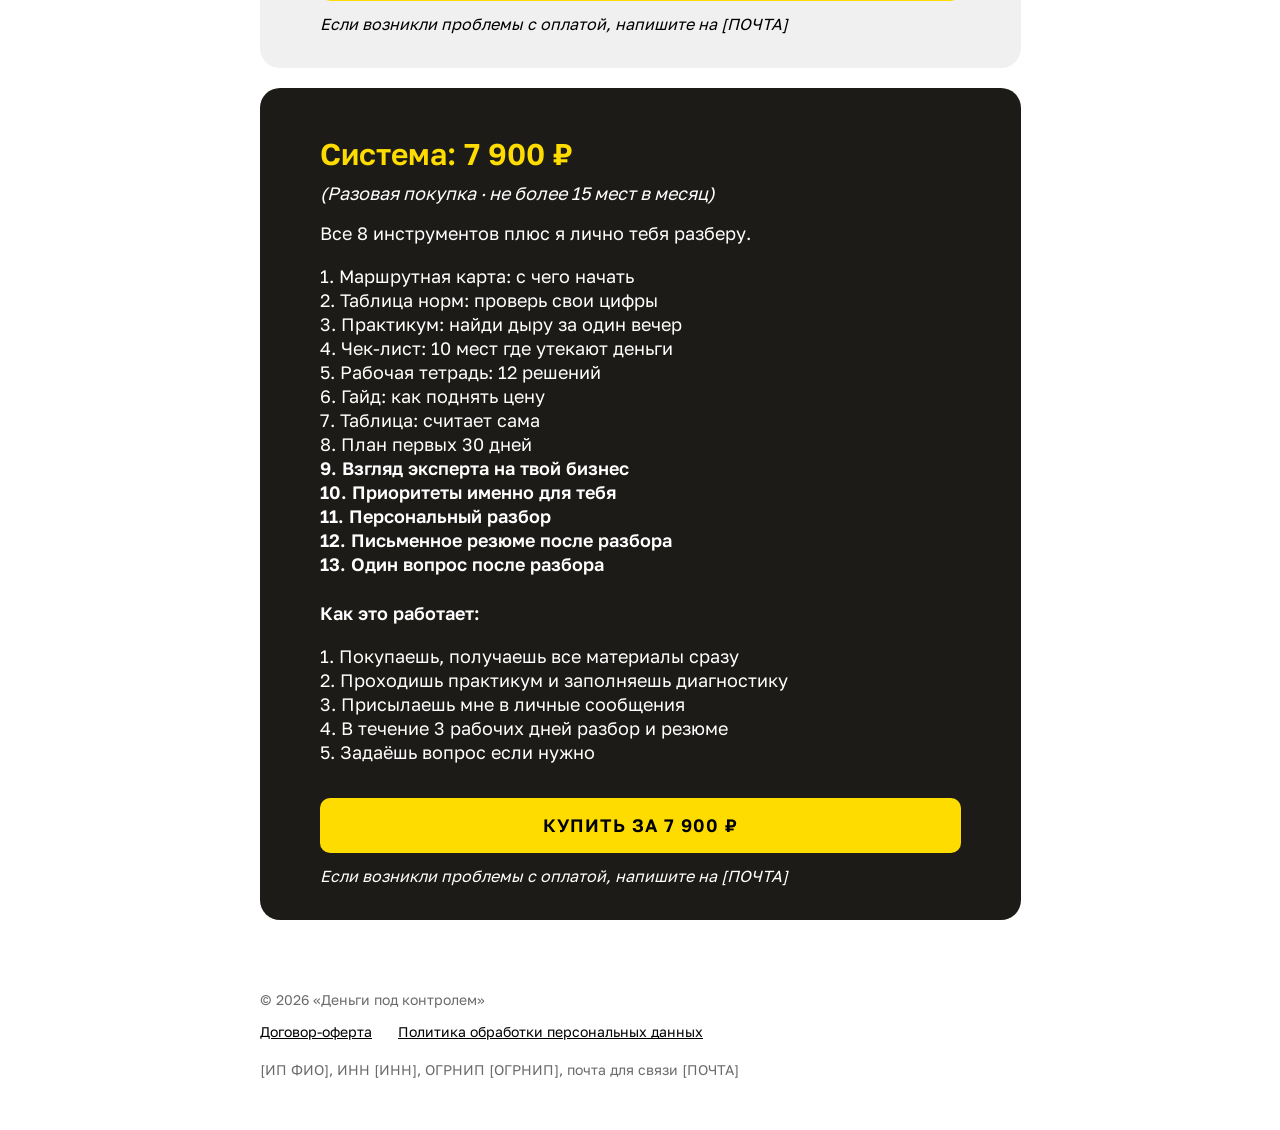
==== commit 83c0a008: "Точная копия структуры и дизайна примера: змейка материалов, тёмный блок тарифа, тарифы с зачёркнуты" ====
--- a/index.html
+++ b/index.html
@@ -11,214 +11,193 @@
 <meta property="og:description" content="За один вечер найди куда уходят твои деньги и получи конкретный план что с этим делать.">
 <link rel="icon" type="image/png" href="img/favicon.png">
 <link rel="apple-touch-icon" href="img/apple-touch-icon.png">
-
+<link rel="preload" href="fonts/golos-400-cyrillic.woff2" as="font" type="font/woff2" crossorigin>
+<link rel="preload" href="fonts/golos-600-cyrillic.woff2" as="font" type="font/woff2" crossorigin>
 <style>
+@font-face { font-family: 'Golos Text'; font-style: normal; font-weight: 400; font-display: swap; src: url(fonts/golos-400-cyrillic-ext.woff2) format('woff2'); unicode-range: U+0460-052F, U+1C80-1C8A, U+20B4, U+2DE0-2DFF, U+A640-A69F, U+FE2E-FE2F; }
+@font-face { font-family: 'Golos Text'; font-style: normal; font-weight: 400; font-display: swap; src: url(fonts/golos-400-cyrillic.woff2) format('woff2'); unicode-range: U+0301, U+0400-045F, U+0490-0491, U+04B0-04B1, U+2116; }
+@font-face { font-family: 'Golos Text'; font-style: normal; font-weight: 400; font-display: swap; src: url(fonts/golos-400-latin-ext.woff2) format('woff2'); unicode-range: U+0100-02BA, U+02BD-02C5, U+02C7-02CC, U+02CE-02D7, U+02DD-02FF, U+0304, U+0308, U+0329, U+1D00-1DBF, U+1E00-1E9F, U+1EF2-1EFF, U+2020, U+20A0-20AB, U+20AD-20C0, U+2113, U+2C60-2C7F, U+A720-A7FF; }
+@font-face { font-family: 'Golos Text'; font-style: normal; font-weight: 400; font-display: swap; src: url(fonts/golos-400-latin.woff2) format('woff2'); unicode-range: U+0000-00FF, U+0131, U+0152-0153, U+02BB-02BC, U+02C6, U+02DA, U+02DC, U+0304, U+0308, U+0329, U+2000-206F, U+20AC, U+2122, U+2191, U+2193, U+2212, U+2215, U+FEFF, U+FFFD; }
+@font-face { font-family: 'Golos Text'; font-style: normal; font-weight: 600; font-display: swap; src: url(fonts/golos-600-cyrillic-ext.woff2) format('woff2'); unicode-range: U+0460-052F, U+1C80-1C8A, U+20B4, U+2DE0-2DFF, U+A640-A69F, U+FE2E-FE2F; }
+@font-face { font-family: 'Golos Text'; font-style: normal; font-weight: 600; font-display: swap; src: url(fonts/golos-600-cyrillic.woff2) format('woff2'); unicode-range: U+0301, U+0400-045F, U+0490-0491, U+04B0-04B1, U+2116; }
+@font-face { font-family: 'Golos Text'; font-style: normal; font-weight: 600; font-display: swap; src: url(fonts/golos-600-latin-ext.woff2) format('woff2'); unicode-range: U+0100-02BA, U+02BD-02C5, U+02C7-02CC, U+02CE-02D7, U+02DD-02FF, U+0304, U+0308, U+0329, U+1D00-1DBF, U+1E00-1E9F, U+1EF2-1EFF, U+2020, U+20A0-20AB, U+20AD-20C0, U+2113, U+2C60-2C7F, U+A720-A7FF; }
+@font-face { font-family: 'Golos Text'; font-style: normal; font-weight: 600; font-display: swap; src: url(fonts/golos-600-latin.woff2) format('woff2'); unicode-range: U+0000-00FF, U+0131, U+0152-0153, U+02BB-02BC, U+02C6, U+02DA, U+02DC, U+0304, U+0308, U+0329, U+2000-206F, U+20AC, U+2122, U+2191, U+2193, U+2212, U+2215, U+FEFF, U+FFFD; }
 :root{
-  --bg:#ffffff;
-  --bg-soft:#f1f1f1;
-  --ink:#1c1b18;
-  --ink-2:#555550;
-  --ink-3:#6b6b6b;
-  --line:#e6e6e6;
-  --accent:#ffdc00;
-  --accent-dark:#f0cf00;
-  --radius:10px;
-  --maxw:1080px;
+  --y:#ffdc00;
+  --y2:#f0cf00;
+  --dark:#1c1b18;
+  --card:#f0f0f0;
+  --grey:#959595;
+  --line:#e5e5e5;
 }
 *{box-sizing:border-box}
-html{scroll-padding-top:84px;-webkit-text-size-adjust:100%}
+html{-webkit-text-size-adjust:100%}
 @media(prefers-reduced-motion:no-preference){html{scroll-behavior:smooth}}
-body{margin:0;background:var(--bg);color:var(--ink);font-family:'Helvetica Neue',Helvetica,Arial,sans-serif;font-size:17px;line-height:1.6;-webkit-font-smoothing:antialiased}
+body{margin:0;background:#fff;color:#000;font-family:'Golos Text',Arial,sans-serif;font-weight:400;font-size:18px;line-height:1.15;-webkit-font-smoothing:antialiased}
 img{max-width:100%;display:block}
 a{color:inherit}
-.wrap{max-width:var(--maxw);margin:0 auto;padding-left:20px;padding-right:20px}
-section{padding-block:72px}
-.soft{background:var(--bg-soft)}
-h1,h2,h3{line-height:1.15;margin:0 0 18px;letter-spacing:-0.02em;text-wrap:balance}
-.kicker,.hero .q li,.faq summary{text-wrap:balance}
-.weeks li,.plan li,.steps li{text-wrap:pretty}
-.lead,.feature p,.card p,.plan>p,.faq details p{text-align:justify;hyphens:manual;-webkit-hyphens:manual}
-h1{font-size:clamp(30px,5vw,52px);font-weight:800}
-h2{font-size:clamp(25px,3.6vw,38px);font-weight:700}
-h3{font-size:clamp(19px,2.2vw,23px);font-weight:700}
-p{margin:0 0 16px;color:var(--ink-2)}
-.lead{font-size:clamp(17px,2vw,20px);color:var(--ink-2)}
-.eyebrow{font-size:12px;font-weight:700;letter-spacing:1px;text-transform:uppercase;color:#000;background:var(--accent);display:inline-block;padding:8px 14px;border-radius:6px;margin-bottom:16px}
-.btn{display:inline-block;background:var(--accent);color:#000;text-decoration:none;font-weight:700;font-size:14px;letter-spacing:1px;text-transform:uppercase;padding:18px 34px;border:0;border-radius:10px;cursor:pointer;transition:background .15s ease;font-family:inherit}
-.btn:hover{background:var(--accent-dark)}
-.btn-wide{width:100%;text-align:center}
-
-.hero{padding-top:64px;padding-bottom:72px;display:grid;grid-template-columns:minmax(0,1fr) 320px;gap:48px;align-items:center}
-.hero h1{font-size:clamp(28px,4.4vw,46px)}
-.hero-art{position:relative;width:320px;height:320px}
-.hero-art:before{content:"";position:absolute;inset:20px;border-radius:50%;background:var(--bg-soft)}
-.hero-art img{position:absolute;height:auto}
-.hero-art .a1{width:210px;left:55px;top:60px}
-.hero-art .a2{width:120px;right:0;top:0}
-.hero-art .a3{width:110px;left:0;bottom:10px}
-.hero .q{list-style:none;padding:0;margin:0 0 32px;max-width:720px}
-.hero .q li{padding:14px 0 14px 30px;border-bottom:1px solid var(--line);position:relative;color:var(--ink);font-weight:500}
-.hero .q li:before{content:"";position:absolute;left:4px;top:26px;width:12px;height:3px;background:var(--accent)}
-
-.grid{display:grid;gap:22px}
-.grid-3{grid-template-columns:repeat(3,1fr)}
-.grid-2{grid-template-columns:repeat(2,1fr)}
-.card{background:#fff;border:1px solid var(--line);border-radius:var(--radius);padding:28px}
-.card p:last-child{margin-bottom:0}
-.who img{width:72px;height:72px;margin:-6px 0 12px -6px}
-
-.tiles{display:grid;grid-template-columns:repeat(2,minmax(0,1fr));gap:20px}
-.feature{display:flex;flex-direction:column;gap:12px;background:#fff;border:1px solid var(--line);border-radius:var(--radius);padding:32px 34px}
-.feature .head{display:flex;align-items:flex-start;gap:16px;justify-content:space-between;margin-bottom:4px}
-.feature .head img{width:92px;height:92px;flex:0 0 92px;margin:-8px -8px 0 0}
-.feature .head .badge{display:inline-block;margin-bottom:10px}
-.kicker{font-size:16px;font-weight:600;line-height:1.4;color:var(--ink)}
-.feature p{font-size:16px;margin:0}
-.feature p.hook{color:var(--ink)}
-.weeks{list-style:none;margin:0;padding:0;font-size:15px;color:var(--ink-2)}
-.weeks li{display:grid;grid-template-columns:76px minmax(0,1fr);gap:8px;padding:7px 0;border-top:1px solid var(--line)}
-.weeks li:first-child{border-top:0;padding-top:0}
-.weeks b{color:var(--ink)}
-.feature .btn{margin-top:auto;width:100%;text-align:center;padding:17px}
-.feature p:last-of-type{margin-bottom:10px}
-.badge{font-size:11px;font-weight:700;letter-spacing:1px;text-transform:uppercase;color:#000;background:var(--accent);padding:6px 11px;border-radius:6px;white-space:nowrap}
-.feature h3{margin:0 0 6px}
-
-.videos{display:grid;grid-template-columns:repeat(3,minmax(0,1fr));gap:20px;margin-top:24px}
-.video-ph{aspect-ratio:16/9;max-width:100%;background:#eceae5;border:1px dashed #cfcbc3;border-radius:var(--radius);display:flex;flex-direction:column;gap:12px;align-items:center;justify-content:center;color:var(--ink-3);font-size:15px}
-.play{width:56px;height:56px;border-radius:50%;background:#fff;box-shadow:0 2px 10px rgba(0,0,0,.08);position:relative}
-.play:after{content:"";position:absolute;left:23px;top:18px;border-left:15px solid var(--ink);border-top:10px solid transparent;border-bottom:10px solid transparent}
-.expert{display:grid;grid-template-columns:260px minmax(0,1fr);gap:22px;margin-top:32px;align-items:start}
-.author{position:sticky;top:96px}
-.photo-ph{aspect-ratio:4/5;background:#eceae5;border:1px dashed #cfcbc3;border-radius:var(--radius);display:flex;flex-direction:column;gap:12px;align-items:center;justify-content:center;color:var(--ink-3);font-size:15px;text-align:center;padding:20px}
-.video-embed{aspect-ratio:16/9;border-radius:var(--radius);overflow:hidden}
-.video-embed iframe{width:100%;height:100%;border:0;display:block}
-
-.plans{display:grid;grid-template-columns:repeat(2,1fr);gap:24px;align-items:start}
-.plan{border:1px solid var(--line);border-radius:var(--radius);padding:32px;background:#fff;display:flex;flex-direction:column;height:100%}
-.plan.best{border:2px solid var(--accent);background:#fffdf0;position:relative}
-.plan .tag{position:absolute;top:-13px;left:32px;background:var(--accent);color:#000;font-size:12px;font-weight:700;letter-spacing:1px;text-transform:uppercase;padding:7px 13px;border-radius:6px}
-.price{font-size:40px;font-weight:800;letter-spacing:-0.03em;margin:6px 0 14px}
-.price small{font-size:15px;font-weight:500;color:var(--ink-3);display:block;letter-spacing:0}
-.plan ul{list-style:none;padding:0;margin:22px 0 28px}
-.plan ul li{padding:9px 0 9px 28px;position:relative;font-size:16px;border-bottom:1px solid var(--line)}
-.plan ul li:last-child{border-bottom:0}
-.plan ul li:before{content:"";position:absolute;left:2px;top:15px;width:12px;height:7px;border-left:2px solid #1c1b18;border-bottom:2px solid #1c1b18;transform:rotate(-45deg)}
-.plan .btn{margin-top:auto}
-@media(min-width:701px){.plan>p{min-height:3.2em}}
-.steps{counter-reset:s;list-style:none;padding:0;margin:18px 0 26px}
-.steps li{counter-increment:s;position:relative;padding:8px 0 8px 34px;font-size:15px;color:var(--ink-2)}
-.steps li:before{content:counter(s);position:absolute;left:0;top:9px;width:22px;height:22px;border-radius:50%;background:var(--bg-soft);color:var(--ink);font-size:12px;font-weight:700;display:flex;align-items:center;justify-content:center}
-
-.faq{max-width:none}
-.faq details{border-bottom:1px solid var(--line);padding:4px 0}
-.faq summary{cursor:pointer;list-style:none;padding:20px 40px 20px 0;font-weight:600;position:relative}
+h1,h2,h3,p{margin:0}
+h1,h2,h3,b,strong{font-weight:600}
+.col{max-width:800px;margin:0 auto;padding-inline:20px}
+
+.btn{display:flex;align-items:center;justify-content:center;width:100%;height:55px;padding:0 16px;background:var(--y);color:#000;border:0;border-radius:10px;font:600 18px/1.2 'Golos Text',Arial,sans-serif;letter-spacing:1px;text-transform:uppercase;text-decoration:none;text-align:center;cursor:pointer;transition:background .15s ease}
+.btn:hover{background:var(--y2)}
+.btn-mid{max-width:600px;margin-inline:auto}
+a:focus-visible,button:focus-visible,summary:focus-visible,.btn:focus-visible{outline:3px solid #000;outline-offset:2px}
+
+/* первый экран */
+.hero{padding-top:29px;padding-bottom:40px}
+.hero h1{font-size:36px;line-height:40px;text-align:center}
+.video{position:relative;margin-top:37px;aspect-ratio:763/440;background:#000;border:5px solid #131313;border-radius:16px;overflow:hidden}
+.video.wide{aspect-ratio:760/420}
+.video .play{position:absolute;left:50%;top:50%;width:64px;height:64px;margin:-32px 0 0 -32px;border-radius:50%;background:rgba(255,220,0,.92)}
+.video .play:after{content:"";position:absolute;left:25px;top:19px;border-left:20px solid #fff;border-top:13px solid transparent;border-bottom:13px solid transparent}
+.video .cap{position:absolute;left:0;right:0;bottom:18px;text-align:center;color:#8c8c8c;font-size:14px}
+.hero .lead{margin-top:28px;font-size:24px;line-height:32px;font-weight:600}
+.hero .sub{margin-top:16px;font-size:18px;line-height:25px}
+.dash{list-style:none;margin:14px 0 0;padding:0;font-size:18px;line-height:25px}
+.dash li{position:relative;padding-left:24px}
+.dash li:before{content:"";position:absolute;left:0;top:12px;width:15px;height:1.5px;background:currentColor}
+.hero .btn{margin-top:40px}
+
+/* заголовки разделов с жёлтой линией */
+.h2{font-size:30px;line-height:33px}
+.h2.sm{font-size:26px;line-height:29px}
+.uline{display:block;width:499px;max-width:100%;height:15px;margin-top:11px}
+.sec{padding-top:50px;padding-bottom:40px}
+
+/* змейка: текст и картинка по очереди справа и слева */
+.zz{margin-top:44px;display:flex;flex-direction:column;gap:46px}
+.zi{display:grid;grid-template-columns:minmax(0,560px) minmax(0,1fr);grid-template-areas:"t i";column-gap:30px;align-items:center}
+.zi.rev{grid-template-columns:minmax(0,1fr) minmax(0,560px);grid-template-areas:"i t"}
+.zi .zt{grid-area:t}
+.zi img{grid-area:i;justify-self:center;width:210px;height:210px;object-fit:contain}
+.zi h3{font-size:22px;line-height:25px;margin-bottom:18px}
+.zi p{font-size:18px;line-height:20px}
+.zi p+p{margin-top:20px}
+.zz .btn-mid{margin-top:-4px}
+
+/* тёмный блок тарифа «Система» */
+.darkwrap{padding:62px 20px 40px}
+.dark{position:relative;max-width:761px;margin:0 auto;background:var(--dark);border-radius:20px;color:#fff;padding:88px 60px 50px}
+.pill{position:absolute;left:50%;top:0;transform:translate(-50%,-50%);background:#fff;color:#000;border:2px solid #000;border-radius:10px;padding:5px 12px;font-size:22px;line-height:28px;font-weight:600;white-space:nowrap}
+.dark .zz{margin-top:0}
+.dark .zi{grid-template-columns:minmax(0,1fr) 170px}
+.dark .zi.rev{grid-template-columns:170px minmax(0,1fr)}
+.dark .zi img{width:150px;height:150px}
+.dark .btn{margin-top:46px}
+
+/* тарифы */
+.prices{max-width:801px;margin:0 auto;padding:40px 20px 30px;display:flex;flex-direction:column;gap:20px}
+.price{border-radius:20px;padding:50px 60px 34px;background:var(--card)}
+.price.dk{background:var(--dark);color:#fff}
+.price h3{font-size:30px;line-height:33px}
+.price.dk h3{color:var(--y)}
+.price .em{margin-top:12px;font-style:italic;font-size:18px;line-height:21px}
+.price .intro{margin-top:18px;font-size:18px;line-height:22px}
+.list{margin:20px 0 0;padding:0;list-style:none;counter-reset:n;font-size:18px;line-height:24px}
+.list li{counter-increment:n}
+.list li:before{content:counter(n) ". "}
+.list li.gap{margin-top:24px}
+.list li.off{color:var(--grey);text-decoration:line-through}
+.list li.on{font-weight:600}
+.price .how{margin-top:26px;font-size:18px;line-height:22px;font-weight:600}
+.price .btn{margin-top:34px}
+.price .note{margin-top:14px;font-style:italic;font-size:16px;line-height:19px}
+
+/* видео про выбор тарифа */
+.why .t{font-size:24px;line-height:32px;font-weight:600}
+.why .video{margin-top:26px}
+
+/* автор */
+.author .row{margin-top:36px;display:grid;grid-template-columns:268px minmax(0,1fr);column-gap:40px;align-items:start}
+.author .ph{width:268px;height:268px;border-radius:10px;background:var(--y);display:flex;flex-direction:column;align-items:center;justify-content:center;gap:10px;font-size:15px;text-align:center;padding:20px}
+.author .dash{margin-top:0}
+.author .dash li+li{margin-top:20px}
+
+/* кому подойдёт */
+.who .zi img{width:150px;height:150px}
+.who .btn{margin-top:46px}
+
+/* вопросы */
+.faq{padding-top:60px;padding-bottom:30px}
+.faq h2{font-size:24px;line-height:36px;margin-bottom:14px}
+.faq details{border-bottom:1px solid var(--line)}
+.faq summary{list-style:none;cursor:pointer;position:relative;padding:22px 56px 22px 0;font-size:18px;line-height:24px}
 .faq summary::-webkit-details-marker{display:none}
-.faq summary:after{content:"+";position:absolute;right:8px;top:17px;font-size:24px;font-weight:400;color:#1c1b18}
-.faq details[open] summary:after{content:"\2212"}
-.faq details p{margin:0 0 20px}
-
-.final{background:var(--bg);text-align:center}
-.final img{width:96px;height:96px;margin:0 auto 12px}
-.final h2{color:var(--ink)}
-.final p{color:var(--ink-2);max-width:680px;margin-left:auto;margin-right:auto}
-.final .note{font-size:14px;color:var(--ink-3);margin-top:22px}
+.faq summary:after{content:"";position:absolute;right:6px;top:50%;width:20px;height:20px;margin-top:-10px;background:linear-gradient(#000,#000) center/20px 1.5px no-repeat,linear-gradient(#000,#000) center/1.5px 20px no-repeat;transition:transform .2s ease}
+.faq details[open] summary:after{transform:rotate(45deg)}
+.faq details p{padding:0 56px 22px 0;font-size:18px;line-height:25px}
+
+/* финал */
+.final{padding-top:50px}
+.final p{margin-top:16px;font-size:18px;line-height:25px}
+.final .note{margin-top:14px;color:var(--grey);font-size:16px}
 .final .note span{white-space:nowrap}
 
-footer{background:var(--bg-soft);padding:44px 0;font-size:14px;color:var(--ink-3)}
-footer a{color:var(--ink-2);text-decoration:none;margin-right:20px}
-footer a:hover{text-decoration:underline}
-.foot-row{display:flex;flex-wrap:wrap;gap:12px;justify-content:space-between;align-items:center}
-.foot-req{margin-top:14px;font-size:13px}
-
+footer{padding:40px 0 50px;font-size:14px;line-height:20px;color:#6b6b6b}
+footer .links a{display:inline-block;margin:0 22px 8px 0;color:#000}
+footer .req{margin-top:10px}
+
+/* окно заказа */
 .overlay{position:fixed;inset:0;background:rgba(20,20,20,.55);display:none;align-items:center;justify-content:center;padding:20px;z-index:50}
 .overlay.open{display:flex}
-.modal{background:#fff;border-radius:var(--radius);max-width:460px;width:100%;padding:32px;max-height:90vh;overflow:auto;position:relative}
-.modal h3{margin-bottom:6px}
-.modal .sub{font-size:15px;color:var(--ink-3);margin-bottom:22px}
-.close{position:absolute;right:18px;top:14px;background:none;border:0;font-size:26px;line-height:1;color:var(--ink-3);cursor:pointer}
-label{display:block;font-size:14px;font-weight:500;margin-bottom:6px}
-input[type=text],input[type=email],input[type=tel]{width:100%;padding:13px 14px;border:1px solid var(--line);border-radius:9px;font-size:16px;font-family:inherit;margin-bottom:16px;background:#fff;color:var(--ink)}
-input:focus{outline:2px solid #1c1b18;outline-offset:-1px;border-color:transparent}
-.check{display:flex;gap:10px;align-items:flex-start;font-size:13px;color:var(--ink-3);font-weight:400;margin-bottom:20px}
-.check input{margin-top:3px;flex:0 0 auto;width:16px;height:16px;accent-color:#1c1b18}
-.check a{color:var(--ink-2)}
+.modal{background:#fff;border-radius:20px;max-width:460px;width:100%;padding:32px;max-height:90vh;overflow:auto;position:relative}
+.modal h3{font-size:24px;line-height:28px;margin-bottom:6px}
+.modal .sub{font-size:15px;color:#6b6b6b;margin-bottom:22px}
+.close{position:absolute;right:18px;top:14px;background:none;border:0;font-size:28px;line-height:1;color:#6b6b6b;cursor:pointer}
+label{display:block;font-size:14px;margin-bottom:6px}
+input[type=text],input[type=email],input[type=tel]{width:100%;padding:13px 14px;border:1px solid #dcdcdc;border-radius:10px;font:16px 'Golos Text',Arial,sans-serif;margin-bottom:16px;background:#fff;color:#000}
+input:focus{outline:2px solid #000;outline-offset:-1px;border-color:transparent}
+input::placeholder{color:#a9a9a9}
+input.invalid{border-color:#c0392b;background:#fff8f7}
+.check{display:flex;gap:10px;align-items:flex-start;font-size:13px;line-height:18px;color:#6b6b6b;margin-bottom:20px}
+.check input{margin-top:2px;flex:0 0 auto;width:16px;height:16px;accent-color:#000}
+.check input.invalid{outline:2px solid #c0392b;outline-offset:1px}
+.check a{color:#000}
+.hint{font-size:13px;color:#6b6b6b;margin:-10px 0 16px}
 .form-msg{font-size:14px;line-height:1.45;margin:-4px 0 14px;display:none}
-.hint{font-size:13px;color:var(--ink-3);margin:-10px 0 16px}
-.pay-note{font-size:13px;color:var(--ink-3);text-align:center;margin-top:10px}
-input.invalid{border-color:#c0392b;background:#fff8f7}
-.check input.invalid{outline:2px solid #c0392b;outline-offset:1px}
-input::placeholder{color:#a9a9a9}
-a:focus-visible,button:focus-visible,summary:focus-visible,.btn:focus-visible{outline:3px solid #1c1b18;outline-offset:2px}
 .form-msg.ok{display:block;color:#1f7a3d}
 .form-msg.err{display:block;color:#c0392b}
-
-
-.topbar{position:sticky;top:0;z-index:30;background:rgba(255,255,255,.92);backdrop-filter:blur(8px);border-bottom:1px solid var(--line)}
-.topbar .in{display:flex;align-items:center;justify-content:space-between;gap:16px;padding-block:14px}
-.topbar .logo{font-weight:800;letter-spacing:-0.02em;font-size:17px}
-.topbar nav{display:flex;gap:24px;font-size:15px;color:var(--ink-2)}
-.topbar nav a{text-decoration:none}
-.topbar nav a:hover{color:var(--ink)}
-.topbar .btn{padding:12px 22px;font-size:13px;white-space:nowrap}
-.perks{display:grid;grid-template-columns:repeat(4,minmax(0,1fr));gap:20px}
-.perk{display:flex;flex-direction:column;gap:10px}
-.perk .ico{width:44px;height:44px;border-radius:10px;background:var(--accent);display:flex;align-items:center;justify-content:center}
-.perk h3{font-size:18px;margin:0}
-.perk p{font-size:15px;margin:0}
-.cmp{border:1px solid var(--line);border-radius:var(--radius);overflow:hidden;margin-top:34px}
-.cmp .crow{display:grid;grid-template-columns:1.5fr 1fr 1fr;border-top:1px solid var(--line)}
-.cmp .crow:first-child{border-top:0;font-weight:700}
-.cmp .crow>div{padding:15px 20px;border-left:1px solid var(--line);font-size:16px}
-.cmp .crow>div:first-child{border-left:0;color:var(--ink-2)}
-.cmp .crow .best{background:#fffdf0}
-.cmp .crow:first-child{background:var(--bg-soft)}
-.cmp .crow:first-child .best{background:var(--accent)}
-.yes{font-weight:700;color:#1c1b18}
-.no{color:var(--ink-3)}
-
-@media(max-width:860px){
-  .topbar nav{display:none}
-  .hero{grid-template-columns:1fr;padding-top:36px;padding-bottom:44px}
-  .hero-art{display:none}
-  .perks-sec{padding-block:36px!important}
-  .perks{grid-template-columns:1fr 1fr}
-  .cmp .crow{grid-template-columns:1.3fr .8fr .85fr}
-  .cmp .crow>div{padding:11px 10px;font-size:14px;line-height:1.4}
-  .cmp .crow>div:first-child{padding-left:14px}
-  .plan{padding:30px 20px 22px}
-  .plan .tag{left:20px}
-  .price{font-size:34px}
-
-  .grid-3{grid-template-columns:1fr}
-  section{padding-block:52px}
-  .expert{grid-template-columns:1fr}
-  .author{position:static}
-  .photo-ph{aspect-ratio:auto;flex-direction:row;justify-content:flex-start;padding:16px 18px;text-align:left}
-  .feature{padding:24px 20px}
-  .videos{gap:12px}
-  .feature .head img{width:68px;height:68px;flex-basis:68px;margin:-4px -4px 0 0}
+.pay-note{font-size:13px;color:#6b6b6b;text-align:center;margin-top:10px}
+
+@media(max-width:640px){
+  .zi,.zi.rev,.dark .zi,.dark .zi.rev{grid-template-columns:minmax(0,1fr);grid-template-areas:"i" "t";row-gap:26px}
+  .author .row{grid-template-columns:minmax(0,1fr);row-gap:28px}
+  .author .ph{width:100%;height:auto;aspect-ratio:1/1;max-width:320px}
 }
-@media(max-width:700px){
-  .grid-2{grid-template-columns:1fr}
-  .plans{grid-template-columns:1fr}
-  .tiles{grid-template-columns:1fr}
-  .videos{display:flex;overflow-x:auto;scroll-snap-type:x mandatory;gap:12px;margin-left:-20px;margin-right:-20px;padding:0 20px 6px;scrollbar-width:none}
-  .videos::-webkit-scrollbar{display:none}
-  .videos .video-ph{flex:0 0 84%;scroll-snap-align:center}
-  .videos .video-ph{max-width:420px}
-}
-@media(max-width:360px){
-  .hero h1{font-size:26px}
-  .topbar .logo{font-size:14px}
-}
-@media(max-width:560px){
-  .foot-links a{display:block;margin:0 0 10px}
-  .card{padding:24px 20px}
-  .topbar .in{padding-block:10px;gap:12px}
-  .topbar .logo{font-size:15px;line-height:1.2}
-  .topbar .btn{padding:10px 14px;font-size:11px}
-  .hero-btn,.final-btn{display:block;text-align:center}
+@media(max-width:480px){
+  .col{padding-inline:max(20px,calc(50vw - 150px))}
+  .hero{padding-top:20px}
+  .hero h1{font-size:26px;line-height:31px}
+  .video{margin-top:12px;border-width:3px;border-radius:12px}
+  .hero .lead{margin-top:24px;font-size:20px;line-height:24px}
+  .hero .sub,.dash{font-size:16px;line-height:22px}
+  .btn{height:69px;font-size:16px}
+  .h2,.h2.sm{font-size:30px;line-height:36px}
+  .uline{width:319px;height:10px;margin-top:8px}
+  .zz{margin-top:34px;gap:40px}
+  .zi img{width:200px;height:200px}
+  .zi h3{font-size:22px;line-height:26px;margin-bottom:14px}
+  .zi p{font-size:16px;line-height:19px}
+  .zi p+p{margin-top:19px}
+  .zz .btn-mid{margin-top:0}
+  .darkwrap{padding:56px 10px 30px}
+  .dark{padding:74px max(16px,calc(50vw - 160px)) 40px}
+  .pill{font-size:22px;line-height:26px;white-space:normal;width:max-content;max-width:280px;text-align:center}
+  .dark .zi img{width:150px;height:150px}
+  .prices{padding:30px 10px 20px}
+  .price{padding:40px max(16px,calc(50vw - 160px)) 30px}
+  .price h3{font-size:24px;line-height:29px}
+  .price .em,.price .intro,.price .how{font-size:16px;line-height:19px}
+  .list{font-size:16px;line-height:22px}
+  .price .note{font-size:13px;line-height:16px}
+  .why .t{font-size:24px;line-height:29px}
+  .who .zi img{width:150px;height:150px}
+  .faq .col{padding-inline:20px}
+  .faq h2{font-size:20px;line-height:28px}
+  .faq summary{font-size:18px;line-height:24px;padding-right:44px}
+  .faq details p{padding-right:0;font-size:16px;line-height:22px}
   .overlay{padding:12px}
   .modal{padding:26px 20px;max-height:calc(100dvh - 24px)}
 }
@@ -226,337 +205,343 @@
 </head>
 <body>
 
-<div class="topbar">
-  <div class="wrap in">
-    <span class="logo">Деньги под контролем</span>
-    <nav>
-      <a href="#vnutri">Что внутри</a>
-      <a href="#tarify">Тарифы</a>
-      <a href="#voprosy">Вопросы</a>
-    </nav>
-    <a class="btn" href="#tarify">Выбрать тариф</a>
-  </div>
-</div>
-
-<section class="hero wrap">
-  <div class="hero-text">
-  <div class="eyebrow">Деньги под контролем</div>
-  <h1>Редкая возможность за один вечер найти куда уходят твои деньги и получить конкретный план что с этим делать</h1>
-  <p class="lead">Боль&shy;шин&shy;ство пред&shy;при&shy;ни&shy;ма&shy;те&shy;лей ра&shy;бо&shy;та&shy;ют всле&shy;пую: вы&shy;руч&shy;ка есть, а что про&shy;ис&shy;хо&shy;дит с день&shy;га&shy;ми не&shy;по&shy;нят&shy;но. Ра&shy;бо&shy;та&shy;ют боль&shy;ше, за&shy;ра&shy;ба&shy;ты&shy;ва&shy;ют мень&shy;ше и не знают по&shy;че&shy;му.</p>
-  <ul class="q">
+<section class="hero col">
+  <h1>Деньги под контролем</h1>
+  <div class="video" data-video="hero"><span class="play" aria-hidden="true"></span><span class="cap">Здесь будет видео</span></div>
+  <p class="lead">Редкая возможность за один вечер найти куда уходят твои деньги и получить конкретный план что с этим делать.</p>
+  <p class="sub">Большинство предпринимателей работают вслепую: выручка есть, а что происходит с деньгами непонятно. Работают больше, зарабатывают меньше и не знают почему.</p>
+  <ul class="dash">
     <li>Где конкретно оседают деньги прямо сейчас и сколько это стоит в год?</li>
     <li>Нормально ли у тебя всё или уже давно горит красный?</li>
     <li>Что делать первым чтобы прибыль начала расти?</li>
   </ul>
-  <a href="#tarify" class="btn hero-btn">Выбрать тариф</a>
-  </div>
-  <div class="hero-art" aria-hidden="true">
-    <img class="a1" src="img/moneybag.webp" alt="" width="240" height="240">
-    <img class="a2" src="img/growth.webp" alt="" width="240" height="240">
-    <img class="a3" src="img/moneywings.webp" alt="" width="240" height="240">
-  </div>
-</section>
-
-<section class="wrap perks-sec" style="padding-block:44px;border-bottom:1px solid var(--line)">
-  <div class="perks">
-    <div class="perk">
-      <span class="ico"><svg width="21" height="21" viewBox="0 0 24 24" fill="none" stroke="#1c1b18" stroke-width="2" stroke-linecap="round" stroke-linejoin="round"><path d="M12 3v18"></path><path d="M5 8l7-5 7 5"></path><path d="M5 16l7 5 7-5"></path></svg></span>
-      <h3>Считаешь на своих цифрах</h3>
-      <p>Пять шагов практикума на твоих данных, а не теория из учебника.</p>
-    </div>
-    <div class="perk">
-      <span class="ico"><svg width="21" height="21" viewBox="0 0 24 24" fill="none" stroke="#1c1b18" stroke-width="2" stroke-linecap="round" stroke-linejoin="round"><rect x="3" y="4" width="18" height="16" rx="2"></rect><path d="M3 10h18"></path><path d="M9 10v10"></path></svg></span>
-      <h3>Нормы по своей отрасли</h3>
-      <p>Услуги, торговля, производство, онлайн и общепит. Видно, где зелёная зона.</p>
-    </div>
-    <div class="perk">
-      <span class="ico"><svg width="21" height="21" viewBox="0 0 24 24" fill="none" stroke="#1c1b18" stroke-width="2" stroke-linecap="round" stroke-linejoin="round"><path d="M5 4h11l3 3v13H5z"></path><path d="M9 10h6"></path><path d="M9 14h6"></path></svg></span>
-      <h3>12 готовых решений</h3>
-      <p>Под каждую частую проблему: что делать и пример с цифрами.</p>
-    </div>
-    <div class="perk">
-      <span class="ico"><svg width="21" height="21" viewBox="0 0 24 24" fill="none" stroke="#1c1b18" stroke-width="2" stroke-linecap="round" stroke-linejoin="round"><rect x="3" y="5" width="18" height="16" rx="2"></rect><path d="M8 3v4"></path><path d="M16 3v4"></path><path d="M8 13l2 2 4-4"></path></svg></span>
-      <h3>План на первые 30 дней</h3>
-      <p>Конкретные задачи по неделям, с чекбоксами и точкой отсчёта.</p>
-    </div>
-  </div>
-</section>
-
-<section class="soft" id="vnutri">
-  <div class="wrap">
-    <h2>Восемь инструментов, которые уже внутри</h2>
-    <p class="lead" style="margin-bottom:34px">От&shy;кры&shy;ва&shy;ешь сразу после опла&shy;ты, до&shy;ступ остаёт&shy;ся на&shy;все&shy;гда.</p>
-
-    <div class="tiles">
-      <div class="feature">
-        <div class="head">
-          <div><h3>Маршрутная карта</h3><div class="kicker">С чего начать и что делать первые 30 дней</div></div>
-          <img src="img/map.webp" alt="" width="240" height="240" loading="lazy">
+  <a class="btn" href="#tarify">Выбрать тариф</a>
+</section>
+
+<section class="sec col" id="vnutri">
+  <h2 class="h2">А также внутри продукта:</h2>
+  <svg class="uline" viewBox="0 0 500 15" preserveAspectRatio="none" aria-hidden="true"><path d="M3 11.5C90 6 190 3.5 300 4.5C380 5.2 440 7 497 9.5" fill="none" stroke="#ffdc00" stroke-width="3.5" stroke-linecap="round"/></svg>
+  <div class="zz">
+    <div class="zi">
+      <div class="zt">
+        <h3>Маршрутная карта: с чего начать и что делать первые 30 дней</h3>
+        <p>Это первое, что открываешь после покупки. Одна страница, которая говорит, что делать сегодня, на этой неделе и к концу месяца. Не потеряешься и не будешь смотреть на папку с файлами, не зная, за что хвататься.</p>
+        <p>В реальном времени видишь: вот твой маршрут, вот порядок, вот что будет на выходе каждого шага.</p>
+      </div>
+      <img src="img/map.webp" alt="" width="240" height="240" loading="lazy">
+    </div>
+    <div class="zi rev">
+      <div class="zt">
+        <h3>Таблица норм: проверь свои цифры за 2 минуты</h3>
+        <p>Вот было бы здорово знать: у меня нормально или уже плохо? Здесь именно это.</p>
+        <p>Нормы маржи, ФОТ, прибыли и запаса прочности для услуг, торговли, производства, онлайна и общепита. Находишь свою строку и сразу видишь, где ты в зелёной зоне, а где горит красный. Без этого невозможно принять ни одно нормальное финансовое решение.</p>
+      </div>
+      <img src="img/chart.webp" alt="" width="240" height="240" loading="lazy">
+    </div>
+    <div class="zi">
+      <div class="zt">
+        <h3>Практикум: найди дыру в бизнесе за один вечер</h3>
+        <p>Это главный материал. Именно с него начинается всё.</p>
+        <p>5 шагов прямо на твоих цифрах: чистая прибыль, маржа, ФОТ, стоимость клиента, запас прочности. На каждом шаге задание, пример и норма. В конце диагноз и три конкретных первых шага, написанных твоей рукой.</p>
+        <p>Не читаешь теорию, делаешь прямо сейчас на своих данных.</p>
+      </div>
+      <img src="img/search.webp" alt="" width="240" height="240" loading="lazy">
+    </div>
+    <a class="btn btn-mid" href="#tarify">Выбрать тариф</a>
+    <div class="zi rev">
+      <div class="zt">
+        <h3>Чек-лист: 10 мест, где прямо сейчас утекают деньги</h3>
+        <p>Одна страница. Десять пунктов. Пять минут.</p>
+        <p>Ставишь галочки там, где узнал себя, у большинства выходит 5-7 из 10. Сразу видно, какая дыра стоит тебе больше всего. С неё и начинаешь, не гадаешь, не распыляешься.</p>
+        <p>Этот лист сохраняют и пересылают партнёрам.</p>
+      </div>
+      <img src="img/checklist.webp" alt="" width="240" height="240" loading="lazy">
+    </div>
+    <div class="zi">
+      <div class="zt">
+        <h3>Рабочая тетрадь: 12 решений, когда нашёл проблему</h3>
+        <p>Нашёл, где болит, теперь нужно знать, что делать. Именно для этого рабочая тетрадь.</p>
+        <p>12 инструментов под 12 самых частых финансовых проблем малого бизнеса. Каждый в формате: почему возникает → что конкретно делать → реальный пример с цифрами → как применить прямо сейчас.</p>
+        <p>Не читаешь всё подряд, открываешь тот, что про твою боль, и работаешь с ним.</p>
+      </div>
+      <img src="img/notebook.webp" alt="" width="240" height="240" loading="lazy">
+    </div>
+    <div class="zi rev">
+      <div class="zt">
+        <h3>Гайд: как поднять цену и не потерять клиентов</h3>
+        <p>Большинство предпринимателей знают, что продают дёшево. Но не поднимают цену, потому что страшно.</p>
+        <p>Здесь 4 стратегии повышения, психология цены и готовые фразы для разговора с клиентом. Включая ответы на «дорого», «у конкурентов дешевле» и «мы давно работаем».</p>
+        <p>И главное: скидка 10% при марже 30% это минус треть прибыли. После этого гайда больше не соглашаешься на скидки, не считая.</p>
+      </div>
+      <img src="img/price.webp" alt="" width="240" height="240" loading="lazy">
+    </div>
+    <div class="zi">
+      <div class="zt">
+        <h3>Таблица: считает твои деньги сама</h3>
+        <p>Вводишь цифры в жёлтые ячейки, она сама считает все 7 показателей и подсвечивает красным, где проблема. Маржа, ФОТ, прибыль, LTV, CAC, запас прочности: всё в одном месте.</p>
+        <p>Заполняешь раз в месяц. За 20 минут видишь полную картину и понимаешь, что менять.</p>
+      </div>
+      <img src="img/abacus.webp" alt="" width="240" height="240" loading="lazy">
+    </div>
+    <div class="zi rev">
+      <div class="zt">
+        <h3>План: что делать первые 30 дней по шагам</h3>
+        <p>Четыре недели. Конкретные задачи в нужном порядке. С чекбоксами.</p>
+        <p>Неделя 1: считаешь и видишь реальную картину.<br>Неделя 2: закрываешь самую дорогую дыру.<br>Неделя 3: выстраиваешь систему контроля.<br>Неделя 4: сравниваешь результат с точкой отсчёта.</p>
+        <p>К концу месяца не просто знаешь свои цифры. Уже что-то изменил.</p>
+      </div>
+      <img src="img/calendar.webp" alt="" width="240" height="240" loading="lazy">
+    </div>
+    <a class="btn btn-mid" href="#tarify">Выбрать тариф</a>
+  </div>
+</section>
+
+<section class="darkwrap">
+  <div class="dark">
+    <div class="pill">На тарифе «Система»</div>
+    <div class="zz">
+      <div class="zi rev">
+        <div class="zt">
+          <h3>Взгляд эксперта на твой бизнес</h3>
+          <p>Я лично провожу разборы для всех кто выбрал «Систему».</p>
+          <p>Заполняешь 12 вопросов о своём бизнесе и присылаешь мне. Я смотрю на твою ситуацию со стороны и записываю персональный разбор. Вот что вижу в твоих цифрах, вот главная дыра, вот с чего начать именно тебе.</p>
+          <p>Не шаблонный ответ, а разбор конкретно твоей ситуации. Человек внутри своего бизнеса часто не видит очевидного. Внешний взгляд эксперта это принципиально другой уровень.</p>
         </div>
-        <p class="hook">Это пер&shy;вое, что от&shy;кры&shy;ва&shy;ешь после по&shy;куп&shy;ки. Одна стра&shy;ни&shy;ца, ко&shy;то&shy;рая го&shy;во&shy;рит, что де&shy;лать се&shy;го&shy;дня, на этой не&shy;де&shy;ле и к концу ме&shy;ся&shy;ца. Не по&shy;те&shy;ря&shy;ешь&shy;ся и не бу&shy;дешь смот&shy;реть на папку с фай&shy;ла&shy;ми, не зная, за что хва&shy;тать&shy;ся.</p>
-        <p>В ре&shy;аль&shy;ном вре&shy;ме&shy;ни ви&shy;дишь: вот твой марш&shy;рут, вот по&shy;ря&shy;док, вот что будет на вы&shy;хо&shy;де каж&shy;до&shy;го шага.</p>
-        <a class="btn" href="#tarify">Выбрать тариф</a>
-      </div>
-
-      <div class="feature">
-        <div class="head">
-          <div><h3>Таблица норм</h3><div class="kicker">Проверь свои цифры за 2 минуты</div></div>
-          <img src="img/chart.webp" alt="" width="240" height="240" loading="lazy">
+        <img src="img/eyes.webp" alt="" width="240" height="240" loading="lazy">
+      </div>
+      <div class="zi">
+        <div class="zt">
+          <h3>Приоритеты именно для тебя</h3>
+          <p>Инструменты покажут где проблемы. Я скажу с какой начать первой и почему именно с неё.</p>
+          <p>Это экономит недели хаотичных действий когда непонятно за что хвататься. Уходишь не просто с пониманием что не так, а с чётким первым шагом.</p>
         </div>
-        <p class="hook">Вот было бы здо&shy;ро&shy;во знать: у меня нор&shy;маль&shy;но или уже плохо? Здесь имен&shy;но это.</p>
-        <p>Нормы маржи, ФОТ, при&shy;бы&shy;ли и за&shy;па&shy;са проч&shy;но&shy;сти для услуг, тор&shy;гов&shy;ли, про&shy;из&shy;вод&shy;ства, он&shy;лай&shy;на и об&shy;ще&shy;пи&shy;та. На&shy;хо&shy;дишь свою стро&shy;ку и сразу ви&shy;дишь, где ты в зелё&shy;ной зоне, а где горит крас&shy;ный. Без этого не&shy;воз&shy;мож&shy;но при&shy;нять ни одно нор&shy;маль&shy;ное фи&shy;нан&shy;со&shy;вое ре&shy;ше&shy;ние.</p>
-        <a class="btn" href="#tarify">Выбрать тариф</a>
-      </div>
-
-      <div class="feature">
-        <div class="head">
-          <div><span class="badge">главный материал</span><h3>Практикум</h3><div class="kicker">Найди дыру в бизнесе за один вечер</div></div>
-          <img src="img/search.webp" alt="" width="240" height="240" loading="lazy">
+        <img src="img/target.webp" alt="" width="240" height="240" loading="lazy">
+      </div>
+      <div class="zi rev">
+        <div class="zt">
+          <h3>Письменное резюме после разбора</h3>
+          <p>После голосового разбора получаешь одностраничный документ с главными выводами и приоритетами. Можно вернуться в любой момент, не нужно переслушивать всё заново.</p>
         </div>
-        <p class="hook">Это глав&shy;ный ма&shy;те&shy;ри&shy;ал. Имен&shy;но с него на&shy;чи&shy;на&shy;ет&shy;ся всё.</p>
-        <p>5 шагов прямо на твоих циф&shy;рах: чи&shy;стая при&shy;быль, маржа, ФОТ, сто&shy;и&shy;мость кли&shy;ен&shy;та, запас проч&shy;но&shy;сти. На каж&shy;дом шаге за&shy;да&shy;ние, при&shy;мер и норма. В конце диа&shy;гноз и три кон&shy;крет&shy;ных пер&shy;вых шага, на&shy;пи&shy;сан&shy;ных твоей рукой.</p>
-        <p>Не чи&shy;та&shy;ешь те&shy;о&shy;рию, де&shy;ла&shy;ешь прямо сей&shy;час на своих дан&shy;ных.</p>
-        <a class="btn" href="#tarify">Выбрать тариф</a>
-      </div>
-
-      <div class="feature">
-        <div class="head">
-          <div><h3>Чек-лист</h3><div class="kicker">10 мест, где прямо сейчас утекают деньги</div></div>
-          <img src="img/checklist.webp" alt="" width="240" height="240" loading="lazy">
+        <img src="img/memo.webp" alt="" width="240" height="240" loading="lazy">
+      </div>
+      <div class="zi">
+        <div class="zt">
+          <h3>Один вопрос после разбора</h3>
+          <p>Что-то осталось непонятным, напиши. Отвечу текстом. Уходишь с ясностью, а не с новыми сомнениями.</p>
         </div>
-        <p class="hook">Одна стра&shy;ни&shy;ца. Де&shy;сять пунк&shy;тов. Пять минут.</p>
-        <p>Ста&shy;вишь га&shy;лоч&shy;ки там, где узнал себя, у боль&shy;шин&shy;ства вы&shy;хо&shy;дит 5-7 из 10. Сразу видно, какая дыра стоит тебе боль&shy;ше всего. С неё и на&shy;чи&shy;на&shy;ешь, не га&shy;да&shy;ешь, не рас&shy;пы&shy;ля&shy;ешь&shy;ся.</p>
-        <p>Этот лист со&shy;хра&shy;ня&shy;ют и пе&shy;ре&shy;сы&shy;ла&shy;ют парт&shy;нёрам.</p>
-        <a class="btn" href="#tarify">Выбрать тариф</a>
-      </div>
-
-      <div class="feature">
-        <div class="head">
-          <div><h3>Рабочая тетрадь</h3><div class="kicker">12 решений, когда нашёл проблему</div></div>
-          <img src="img/notebook.webp" alt="" width="240" height="240" loading="lazy">
-        </div>
-        <p class="hook">Нашёл, где болит, те&shy;перь нужно знать, что де&shy;лать. Имен&shy;но для этого ра&shy;бо&shy;чая тет&shy;радь.</p>
-        <p>12 ин&shy;стру&shy;мен&shy;тов под 12 самых ча&shy;стых фи&shy;нан&shy;со&shy;вых про&shy;блем ма&shy;ло&shy;го биз&shy;не&shy;са. Каж&shy;дый в фор&shy;ма&shy;те: по&shy;че&shy;му воз&shy;ни&shy;ка&shy;ет, что кон&shy;крет&shy;но де&shy;лать, ре&shy;аль&shy;ный при&shy;мер с циф&shy;ра&shy;ми, как при&shy;ме&shy;нить прямо сей&shy;час.</p>
-        <p>Не чи&shy;та&shy;ешь всё под&shy;ряд, от&shy;кры&shy;ва&shy;ешь тот, что про твою боль, и ра&shy;бо&shy;та&shy;ешь с ним.</p>
-        <a class="btn" href="#tarify">Выбрать тариф</a>
-      </div>
-
-      <div class="feature">
-        <div class="head">
-          <div><h3>Гайд по цене</h3><div class="kicker">Как поднять цену и не потерять клиентов</div></div>
-          <img src="img/price.webp" alt="" width="240" height="240" loading="lazy">
-        </div>
-        <p class="hook">Боль&shy;шин&shy;ство пред&shy;при&shy;ни&shy;ма&shy;те&shy;лей знают, что про&shy;да&shy;ют дёше&shy;во. Но не под&shy;ни&shy;ма&shy;ют цену, по&shy;то&shy;му что страш&shy;но.</p>
-        <p>Здесь 4 стра&shy;те&shy;гии по&shy;вы&shy;ше&shy;ния, пси&shy;хо&shy;ло&shy;гия цены и го&shy;то&shy;вые фразы для раз&shy;го&shy;во&shy;ра с кли&shy;ен&shy;том. Вклю&shy;чая от&shy;ве&shy;ты на «дорого», «у конкурентов дешевле» и «мы давно работаем».</p>
-        <p>И глав&shy;ное: скид&shy;ка 10% при марже 30% это минус треть при&shy;бы&shy;ли. После этого гайда боль&shy;ше не со&shy;гла&shy;ша&shy;ешь&shy;ся на скид&shy;ки, не счи&shy;тая.</p>
-        <a class="btn" href="#tarify">Выбрать тариф</a>
-      </div>
-
-      <div class="feature">
-        <div class="head">
-          <div><h3>Таблица расчётов</h3><div class="kicker">Считает твои деньги сама</div></div>
-          <img src="img/abacus.webp" alt="" width="240" height="240" loading="lazy">
-        </div>
-        <p class="hook">Вво&shy;дишь цифры в жёл&shy;тые ячей&shy;ки, она сама счи&shy;та&shy;ет все 7 по&shy;ка&shy;за&shy;те&shy;лей и под&shy;све&shy;чи&shy;ва&shy;ет крас&shy;ным, где про&shy;бле&shy;ма. Маржа, ФОТ, при&shy;быль, LTV, CAC, запас проч&shy;но&shy;сти: всё в одном месте.</p>
-        <p>За&shy;пол&shy;ня&shy;ешь раз в месяц. За 20 минут ви&shy;дишь пол&shy;ную кар&shy;ти&shy;ну и по&shy;ни&shy;ма&shy;ешь, что ме&shy;нять.</p>
-        <a class="btn" href="#tarify">Выбрать тариф</a>
-      </div>
-
-      <div class="feature">
-        <div class="head">
-          <div><h3>План на 30 дней</h3><div class="kicker">Что делать первые 30 дней по шагам</div></div>
-          <img src="img/calendar.webp" alt="" width="240" height="240" loading="lazy">
-        </div>
-        <p class="hook">Че&shy;ты&shy;ре не&shy;де&shy;ли. Кон&shy;крет&shy;ные за&shy;да&shy;чи в нуж&shy;ном по&shy;ряд&shy;ке. С чек&shy;бок&shy;са&shy;ми.</p>
-        <ul class="weeks">
-          <li><b>Неделя 1</b> считаешь и видишь реальную картину</li>
-          <li><b>Неделя 2</b> закрываешь самую дорогую дыру</li>
-          <li><b>Неделя 3</b> выстраиваешь систему контроля</li>
-          <li><b>Неделя 4</b> сравниваешь результат с точкой отсчёта</li>
-        </ul>
-        <p>К концу ме&shy;ся&shy;ца не про&shy;сто зна&shy;ешь свои цифры. Уже что-то из&shy;ме&shy;нил.</p>
-        <a class="btn" href="#tarify">Выбрать тариф</a>
-      </div>
-
-    </div>
-
-    <div class="videos">
-      <div class="video-ph" data-video="praktikum"><span class="play" aria-hidden="true"></span>Здесь будет видео</div>
-      <div class="video-ph" data-video="guide"><span class="play" aria-hidden="true"></span>Здесь будет видео</div>
-      <div class="video-ph" data-video="sistema"><span class="play" aria-hidden="true"></span>Здесь будет видео</div>
-    </div>
-  </div>
-</section>
-
-<section class="wrap">
-  <div class="eyebrow">На тарифе «Система»</div>
-  <h2>Я лично смотрю на твой бизнес</h2>
-  <div class="expert">
-    <div class="author">
-      <div class="photo-ph">
-        <svg width="56" height="56" viewBox="0 0 24 24" fill="none" stroke="#b5b1a8" stroke-width="1.5" stroke-linecap="round" aria-hidden="true"><circle cx="12" cy="8" r="4"></circle><path d="M4 21c0-4.4 3.6-8 8-8s8 3.6 8 8"></path></svg>
-        <span>Здесь будет фото автора</span>
-      </div>
-    </div>
-    <div>
-    <div class="grid grid-2">
-      <div class="card">
-        <h3>Взгляд эксперта на твой бизнес</h3>
-        <p>Я лично про&shy;во&shy;жу раз&shy;бо&shy;ры для всех кто вы&shy;брал «Систему». За&shy;пол&shy;ня&shy;ешь 12 во&shy;про&shy;сов о своём биз&shy;не&shy;се и при&shy;сы&shy;ла&shy;ешь мне. Я смот&shy;рю на твою си&shy;ту&shy;а&shy;цию со сто&shy;ро&shy;ны и за&shy;пи&shy;сы&shy;ваю пер&shy;со&shy;наль&shy;ный раз&shy;бор. Вот что вижу в твоих циф&shy;рах, вот глав&shy;ная дыра, вот с чего на&shy;чать имен&shy;но тебе.</p>
-        <p>Не ша&shy;блон&shy;ный ответ, а раз&shy;бор кон&shy;крет&shy;но твоей си&shy;ту&shy;а&shy;ции. Че&shy;ло&shy;век вну&shy;три сво&shy;е&shy;го биз&shy;не&shy;са часто не видит оче&shy;вид&shy;но&shy;го. Внеш&shy;ний взгляд экс&shy;пер&shy;та это прин&shy;ци&shy;пи&shy;аль&shy;но дру&shy;гой уро&shy;вень.</p>
-      </div>
-      <div class="card">
-        <h3>Приоритеты именно для тебя</h3>
-        <p>Ин&shy;стру&shy;мен&shy;ты по&shy;ка&shy;жут где про&shy;бле&shy;мы. Я скажу с какой на&shy;чать пер&shy;вой и по&shy;че&shy;му имен&shy;но с неё.</p>
-        <p>Это эко&shy;но&shy;мит не&shy;де&shy;ли ха&shy;о&shy;тич&shy;ных дей&shy;ствий когда не&shy;по&shy;нят&shy;но за что хва&shy;тать&shy;ся. Ухо&shy;дишь не про&shy;сто с по&shy;ни&shy;ма&shy;ни&shy;ем что не так, а с чёт&shy;ким пер&shy;вым шагом.</p>
-      </div>
-      <div class="card">
-        <h3>Письменное резюме после разбора</h3>
-        <p>После го&shy;ло&shy;со&shy;во&shy;го раз&shy;бо&shy;ра по&shy;лу&shy;ча&shy;ешь од&shy;но&shy;стра&shy;нич&shy;ный до&shy;ку&shy;мент с глав&shy;ны&shy;ми вы&shy;во&shy;да&shy;ми и при&shy;о&shy;ри&shy;те&shy;та&shy;ми. Можно вер&shy;нуть&shy;ся в любой мо&shy;мент, не нужно пе&shy;ре&shy;слу&shy;ши&shy;вать всё за&shy;но&shy;во.</p>
-      </div>
-      <div class="card">
-        <h3>Один вопрос после разбора</h3>
-        <p>Что-то оста&shy;лось не&shy;по&shy;нят&shy;ным, на&shy;пи&shy;ши. От&shy;ве&shy;чу тек&shy;стом. Ухо&shy;дишь с яс&shy;но&shy;стью, а не с но&shy;вы&shy;ми со&shy;мне&shy;ни&shy;я&shy;ми.</p>
-      </div>
-    </div>
-      <div class="video-ph" data-video="sistema" style="margin-top:22px"><span class="play" aria-hidden="true"></span>Здесь будет видео</div>
-    </div>
-  </div>
-</section>
-
-<section class="soft" id="tarify">
-  <div class="wrap">
-    <h2>Тарифы</h2>
-    <p class="lead" style="margin-bottom:36px">Хо&shy;чешь разо&shy;брать&shy;ся сам, бери&nbsp;«Диагноз». Хо&shy;чешь чтобы экс&shy;перт по&shy;смот&shy;рел на твои цифры лично, бери&nbsp;«Систему».</p>
-    <div class="plans">
-      <div class="plan">
-        <h3>Диагноз</h3>
-        <div class="price">3 900 ₽<small>Разовая покупка, доступ навсегда</small></div>
-        <p>Все 8 ин&shy;стру&shy;мен&shy;тов. Раз&shy;би&shy;ра&shy;ешь&shy;ся сам, берёшь нуж&shy;ный под свою за&shy;да&shy;чу и при&shy;ме&shy;ня&shy;ешь.</p>
-        <ul>
-          <li>Маршрутная карта, с чего начать</li>
-          <li>Таблица норм, проверь свои цифры</li>
-          <li>Практикум, найди дыру за один вечер</li>
-          <li>Чек-лист, 10 мест где утекают деньги</li>
-          <li>Рабочая тетрадь, 12 решений</li>
-          <li>Гайд, как поднять цену</li>
-          <li>Таблица, считает сама</li>
-          <li>План первых 30 дней</li>
-        </ul>
-        <button class="btn btn-wide" data-order="Диагноз" data-price="3900">Купить за 3 900 ₽</button>
-      </div>
-
-      <div class="plan best">
-        <div class="tag">не более 15 мест в месяц</div>
-        <h3>Система</h3>
-        <div class="price">7 900 ₽<small>Разовая покупка, доступ навсегда</small></div>
-        <p>Все 8 ин&shy;стру&shy;мен&shy;тов плюс я лично тебя раз&shy;бе&shy;ру.</p>
-        <ul>
-          <li>Всё из тарифа «Диагноз»</li>
-          <li>Взгляд эксперта на твой бизнес</li>
-          <li>Приоритеты именно для тебя</li>
-          <li>Персональный разбор</li>
-          <li>Письменное резюме после разбора</li>
-          <li>Один вопрос после разбора</li>
-        </ul>
-        <div class="kicker" style="font-weight:600;margin-bottom:4px;color:var(--ink)">Как это работает</div>
-        <ol class="steps">
-          <li>Покупаешь и получаешь все материалы сразу</li>
-          <li>Проходишь практикум и заполняешь диагностику</li>
-          <li>Присылаешь мне в личные сообщения</li>
-          <li>В течение 3 рабочих дней разбор и резюме</li>
-          <li>Задаёшь вопрос если нужно</li>
-        </ol>
-        <button class="btn btn-wide" data-order="Система" data-price="7900">Купить за 7 900 ₽</button>
-      </div>
-    </div>
-
-    <div class="cmp" role="table" aria-label="Сравнение тарифов">
-      <div class="crow" role="row"><div role="columnheader">Что входит</div><div role="columnheader">Диагноз</div><div class="best" role="columnheader">Система</div></div>
-      <div class="crow" role="row"><div role="rowheader">Маршрутная карта и таблица норм</div><div class="yes" role="cell">есть</div><div class="best yes" role="cell">есть</div></div>
-      <div class="crow" role="row"><div role="rowheader">Практикум и чек-лист</div><div class="yes" role="cell">есть</div><div class="best yes" role="cell">есть</div></div>
-      <div class="crow" role="row"><div role="rowheader">Рабочая тетрадь и гайд по цене</div><div class="yes" role="cell">есть</div><div class="best yes" role="cell">есть</div></div>
-      <div class="crow" role="row"><div role="rowheader">Таблица расчётов и план на 30 дней</div><div class="yes" role="cell">есть</div><div class="best yes" role="cell">есть</div></div>
-      <div class="crow" role="row"><div role="rowheader">Взгляд эксперта на твой бизнес</div><div class="no" role="cell">нет</div><div class="best yes" role="cell">есть</div></div>
-      <div class="crow" role="row"><div role="rowheader">Приоритеты именно для тебя</div><div class="no" role="cell">нет</div><div class="best yes" role="cell">есть</div></div>
-      <div class="crow" role="row"><div role="rowheader">Письменное резюме после разбора</div><div class="no" role="cell">нет</div><div class="best yes" role="cell">есть</div></div>
-      <div class="crow" role="row"><div role="rowheader">Один вопрос после разбора</div><div class="no" role="cell">нет</div><div class="best yes" role="cell">есть</div></div>
-    </div>
-  </div>
-</section>
-
-<section class="wrap">
-  <h2>Кому подойдёт этот продукт</h2>
-  <div class="grid grid-3 who" style="margin-top:30px">
-    <div class="card">
+        <img src="img/question.webp" alt="" width="240" height="240" loading="lazy">
+      </div>
+    </div>
+    <a class="btn" href="#tarify">Выбрать тариф</a>
+  </div>
+</section>
+
+<section id="tarify">
+<div class="prices">
+    <div class="price">
+      <h3>Диагноз: 3 900 ₽</h3>
+      <p class="em">(Разовая покупка · доступ навсегда)</p>
+      <p class="intro">Все 8 инструментов. Разбираешься сам, берёшь нужный под свою задачу и применяешь.</p>
+      <ol class="list">
+        <li>Маршрутная карта: с чего начать</li>
+        <li>Таблица норм: проверь свои цифры</li>
+        <li>Практикум: найди дыру за один вечер</li>
+        <li>Чек-лист: 10 мест где утекают деньги</li>
+        <li>Рабочая тетрадь: 12 решений</li>
+        <li>Гайд: как поднять цену</li>
+        <li>Таблица: считает сама</li>
+        <li>План первых 30 дней</li>
+        <li class="off gap">Взгляд эксперта на твой бизнес</li>
+        <li class="off">Приоритеты именно для тебя</li>
+        <li class="off">Персональный разбор</li>
+        <li class="off">Письменное резюме после разбора</li>
+        <li class="off">Один вопрос после разбора</li>
+      </ol>
+      <button class="btn" data-order="Диагноз" data-price="3900">Купить за 3 900 ₽</button>
+      <p class="note">Если возникли проблемы с оплатой, напишите на [ПОЧТА]</p>
+    </div>
+    <div class="price dk">
+      <h3>Система: 7 900 ₽</h3>
+      <p class="em">(Разовая покупка · не более 15 мест в месяц)</p>
+      <p class="intro">Все 8 инструментов плюс я лично тебя разберу.</p>
+      <ol class="list">
+        <li>Маршрутная карта: с чего начать</li>
+        <li>Таблица норм: проверь свои цифры</li>
+        <li>Практикум: найди дыру за один вечер</li>
+        <li>Чек-лист: 10 мест где утекают деньги</li>
+        <li>Рабочая тетрадь: 12 решений</li>
+        <li>Гайд: как поднять цену</li>
+        <li>Таблица: считает сама</li>
+        <li>План первых 30 дней</li>
+        <li class="on">Взгляд эксперта на твой бизнес</li>
+        <li class="on">Приоритеты именно для тебя</li>
+        <li class="on">Персональный разбор</li>
+        <li class="on">Письменное резюме после разбора</li>
+        <li class="on">Один вопрос после разбора</li>
+      </ol>
+      <p class="how">Как это работает:</p>
+      <ol class="list">
+        <li>Покупаешь, получаешь все материалы сразу</li>
+        <li>Проходишь практикум и заполняешь диагностику</li>
+        <li>Присылаешь мне в личные сообщения</li>
+        <li>В течение 3 рабочих дней разбор и резюме</li>
+        <li>Задаёшь вопрос если нужно</li>
+      </ol>
+      <button class="btn" data-order="Система" data-price="7900">Купить за 7 900 ₽</button>
+      <p class="note">Если возникли проблемы с оплатой, напишите на [ПОЧТА]</p>
+    </div>
+  </div>
+</section>
+
+<section class="sec col why">
+  <p class="t">Хочешь разобраться сам, бери&nbsp;«Диагноз». Хочешь чтобы эксперт посмотрел на твои цифры лично, бери&nbsp;«Систему».</p>
+  <div class="video wide" data-video="sistema"><span class="play" aria-hidden="true"></span><span class="cap">Здесь будет видео</span></div>
+</section>
+
+<section class="sec col author">
+  <h2 class="h2 sm">[Имя автора], автор продукта</h2>
+  <div class="row">
+    <div class="ph">
+      <svg width="56" height="56" viewBox="0 0 24 24" fill="none" stroke="#000" stroke-width="1.5" stroke-linecap="round" aria-hidden="true"><circle cx="12" cy="8" r="4"></circle><path d="M4 21c0-4.4 3.6-8 8-8s8 3.6 8 8"></path></svg>
+      <span>Здесь будет фото автора</span>
+    </div>
+    <ul class="dash">
+      <li>[Коротко об опыте автора]</li>
+      <li>[Цифры и достижения]</li>
+      <li>[Чем автор может быть полезен покупателю]</li>
+    </ul>
+  </div>
+</section>
+
+<section class="sec col who">
+  <h2 class="h2 sm">Кому подойдёт этот продукт</h2>
+  <svg class="uline" viewBox="0 0 500 15" preserveAspectRatio="none" aria-hidden="true"><path d="M3 11.5C90 6 190 3.5 300 4.5C380 5.2 440 7 497 9.5" fill="none" stroke="#ffdc00" stroke-width="3.5" stroke-linecap="round"/></svg>
+  <div class="zz">
+    <div class="zi rev">
+      <div class="zt">
+        <h3>Собственники малого бизнеса</h3>
+        <p>Если устали от того что деньги есть в обороте но нет в кармане, здесь найдёте конкретные инструменты чтобы это исправить без найма финдиректора.</p>
+      </div>
       <img src="img/store.webp" alt="" width="240" height="240" loading="lazy">
-      <h3>Собственники малого бизнеса</h3>
-      <p>Если уста&shy;ли от того что день&shy;ги есть в обо&shy;ро&shy;те но нет в кар&shy;ма&shy;не, здесь най&shy;дёте кон&shy;крет&shy;ные ин&shy;стру&shy;мен&shy;ты чтобы это ис&shy;пра&shy;вить без найма фин&shy;ди&shy;рек&shy;то&shy;ра.</p>
-    </div>
-    <div class="card">
+    </div>
+    <div class="zi">
+      <div class="zt">
+        <h3>Самозанятые и фрилансеры</h3>
+        <p>Если доход нестабильный и непонятно как планировать, научитесь считать свои реальные цифры и выстроите хотя бы минимальную финансовую систему.</p>
+      </div>
       <img src="img/laptop.webp" alt="" width="240" height="240" loading="lazy">
-      <h3>Самозанятые и фрилансеры</h3>
-      <p>Если доход не&shy;ста&shy;биль&shy;ный и не&shy;по&shy;нят&shy;но как пла&shy;ни&shy;ро&shy;вать, на&shy;учи&shy;тесь счи&shy;тать свои ре&shy;аль&shy;ные цифры и вы&shy;стро&shy;и&shy;те хотя бы ми&shy;ни&shy;маль&shy;ную фи&shy;нан&shy;со&shy;вую си&shy;сте&shy;му.</p>
-    </div>
-    <div class="card">
+    </div>
+    <div class="zi rev">
+      <div class="zt">
+        <h3>Предприниматели на старте</h3>
+        <p>Если только начинаете или планируете, заложите правильную финансовую основу сразу, не через два года болезненного опыта.</p>
+      </div>
       <img src="img/rocket.webp" alt="" width="240" height="240" loading="lazy">
-      <h3>Предприниматели на старте</h3>
-      <p>Если толь&shy;ко на&shy;чи&shy;на&shy;е&shy;те или пла&shy;ни&shy;ру&shy;е&shy;те, за&shy;ло&shy;жи&shy;те пра&shy;виль&shy;ную фи&shy;нан&shy;со&shy;вую осно&shy;ву сразу, не через два года бо&shy;лез&shy;нен&shy;но&shy;го опыта.</p>
-    </div>
-  </div>
-</section>
-
-<section class="soft" id="voprosy">
-  <div class="wrap">
+    </div>
+  </div>
+  <a class="btn" href="#tarify">Выбрать тариф</a>
+</section>
+
+<section class="faq" id="voprosy">
+  <div class="col">
     <h2>Ответы на вопросы</h2>
-    <div class="faq">
     <details>
       <summary>Подойдёт ли мне если я новичок?</summary>
-      <p>Ма&shy;те&shy;ри&shy;ал на&shy;пи&shy;сан для людей ко&shy;то&shy;рые уже ведут биз&shy;нес или ра&shy;бо&shy;та&shy;ют на себя. Если вы но&shy;ви&shy;чок, часть тер&shy;ми&shy;нов придёт&shy;ся по&shy;гуглить. Но ба&shy;зо&shy;вые по&shy;ня&shy;тия объ&shy;яс&shy;ня&shy;ют&shy;ся вну&shy;три каж&shy;до&shy;го ин&shy;стру&shy;мен&shy;та.</p>
+      <p>Материал написан для людей которые уже ведут бизнес или работают на себя. Если вы новичок, часть терминов придётся погуглить. Но базовые понятия объясняются внутри каждого инструмента.</p>
     </details>
     <details>
       <summary>У меня маленький бизнес, мне это нужно?</summary>
-      <p>Чем мень&shy;ше биз&shy;нес, тем острее каж&shy;дая фи&shy;нан&shy;со&shy;вая ошиб&shy;ка. Все ин&shy;стру&shy;мен&shy;ты ра&shy;бо&shy;та&shy;ют от 100 000 ₽ вы&shy;руч&shy;ки в месяц.</p>
+      <p>Чем меньше бизнес, тем острее каждая финансовая ошибка. Все инструменты работают от 100 000 ₽ выручки в месяц.</p>
     </details>
     <details>
       <summary>Чем это отличается от бесплатной таблицы из интернета?</summary>
-      <p>Та&shy;бли&shy;ца счи&shy;та&shy;ет цифры. Этот про&shy;дукт объ&shy;яс&shy;ня&shy;ет что они зна&shy;чат, по&shy;ка&shy;зы&shy;ва&shy;ет где по&shy;те&shy;ри и даёт 12 кон&shy;крет&shy;ных ре&shy;ше&shy;ний. Раз&shy;ни&shy;ца как между ве&shy;са&shy;ми и ди&shy;е&shy;то&shy;ло&shy;гом.</p>
+      <p>Таблица считает цифры. Этот продукт объясняет что они значат, показывает где потери и даёт 12 конкретных решений. Разница как между весами и диетологом.</p>
     </details>
     <details>
       <summary>Когда получу материалы?</summary>
-      <p>После опла&shy;ты на ваш e-mail придёт пись&shy;мо с до&shy;сту&shy;па&shy;ми и по&shy;дроб&shy;ны&shy;ми ин&shy;струк&shy;ци&shy;я&shy;ми. Не нашли пись&shy;мо? Про&shy;верь&shy;те папки «Спам», «Реклама», «Соцсети» или «Промоакции».</p>
+      <p>После оплаты на ваш e-mail придёт письмо с доступами и подробными инструкциями. Не нашли письмо? Проверьте папки «Спам», «Реклама», «Соцсети» или «Промоакции».</p>
     </details>
     <details>
       <summary>Могу ли я повысить тариф?</summary>
-      <p>Да, у вас будет такая опция сразу после опла&shy;ты. Но по&shy;вы&shy;ше&shy;ние та&shy;ри&shy;фа про&shy;ис&shy;хо&shy;дит по пол&shy;ной цене та&shy;ри&shy;фа, по&shy;это&shy;му удоб&shy;нее сразу брать тариф «Система».</p>
+      <p>Да, у вас будет такая опция сразу после оплаты. Но повышение тарифа происходит по полной цене тарифа, поэтому удобнее сразу брать тариф «Система».</p>
     </details>
     <details>
       <summary>А если не найду ни одной проблемы?</summary>
-      <p>На&shy;пи&shy;ши мне, лично по&shy;смот&shy;рю. Если всё дей&shy;стви&shy;тель&shy;но иде&shy;аль&shy;но, верну день&shy;ги.</p>
+      <p>Напиши мне, лично посмотрю. Если всё действительно идеально, верну деньги.</p>
     </details>
-    </div>
-  </div>
-</section>
-
-<section class="final">
-  <div class="wrap">
-    <img src="img/bulb.webp" alt="" width="240" height="240" loading="lazy">
-    <h2>Начни сегодня</h2>
-    <p>Через неделю ты либо найдёшь деньги которые уже есть в бизнесе, либо убедишься что всё хорошо и перестанешь тратить силы на тревогу.</p>
-    <a href="#tarify" class="btn final-btn" style="margin-top:14px">Выбрать тариф</a>
-    <div class="note"><span>Гарантия возврата</span> · <span>Доступ навсегда</span> · <span>Без подписки</span></div>
-  </div>
-</section>
+  </div>
+</section>
+
+<section class="final col">
+  <h2 class="h2">Начни сегодня</h2>
+  <p>Через неделю ты либо найдёшь деньги которые уже есть в бизнесе, либо убедишься что всё хорошо и перестанешь тратить силы на тревогу.</p>
+  <p class="note"><span>Гарантия возврата</span> · <span>Доступ навсегда</span> · <span>Без подписки</span></p>
+</section>
+
+<div class="prices">
+    <div class="price">
+      <h3>Диагноз: 3 900 ₽</h3>
+      <p class="em">(Разовая покупка · доступ навсегда)</p>
+      <p class="intro">Все 8 инструментов. Разбираешься сам, берёшь нужный под свою задачу и применяешь.</p>
+      <ol class="list">
+        <li>Маршрутная карта: с чего начать</li>
+        <li>Таблица норм: проверь свои цифры</li>
+        <li>Практикум: найди дыру за один вечер</li>
+        <li>Чек-лист: 10 мест где утекают деньги</li>
+        <li>Рабочая тетрадь: 12 решений</li>
+        <li>Гайд: как поднять цену</li>
+        <li>Таблица: считает сама</li>
+        <li>План первых 30 дней</li>
+        <li class="off gap">Взгляд эксперта на твой бизнес</li>
+        <li class="off">Приоритеты именно для тебя</li>
+        <li class="off">Персональный разбор</li>
+        <li class="off">Письменное резюме после разбора</li>
+        <li class="off">Один вопрос после разбора</li>
+      </ol>
+      <button class="btn" data-order="Диагноз" data-price="3900">Купить за 3 900 ₽</button>
+      <p class="note">Если возникли проблемы с оплатой, напишите на [ПОЧТА]</p>
+    </div>
+    <div class="price dk">
+      <h3>Система: 7 900 ₽</h3>
+      <p class="em">(Разовая покупка · не более 15 мест в месяц)</p>
+      <p class="intro">Все 8 инструментов плюс я лично тебя разберу.</p>
+      <ol class="list">
+        <li>Маршрутная карта: с чего начать</li>
+        <li>Таблица норм: проверь свои цифры</li>
+        <li>Практикум: найди дыру за один вечер</li>
+        <li>Чек-лист: 10 мест где утекают деньги</li>
+        <li>Рабочая тетрадь: 12 решений</li>
+        <li>Гайд: как поднять цену</li>
+        <li>Таблица: считает сама</li>
+        <li>План первых 30 дней</li>
+        <li class="on">Взгляд эксперта на твой бизнес</li>
+        <li class="on">Приоритеты именно для тебя</li>
+        <li class="on">Персональный разбор</li>
+        <li class="on">Письменное резюме после разбора</li>
+        <li class="on">Один вопрос после разбора</li>
+      </ol>
+      <p class="how">Как это работает:</p>
+      <ol class="list">
+        <li>Покупаешь, получаешь все материалы сразу</li>
+        <li>Проходишь практикум и заполняешь диагностику</li>
+        <li>Присылаешь мне в личные сообщения</li>
+        <li>В течение 3 рабочих дней разбор и резюме</li>
+        <li>Задаёшь вопрос если нужно</li>
+      </ol>
+      <button class="btn" data-order="Система" data-price="7900">Купить за 7 900 ₽</button>
+      <p class="note">Если возникли проблемы с оплатой, напишите на [ПОЧТА]</p>
+    </div>
+  </div>
 
 <footer>
-  <div class="wrap foot-row">
-    <div class="foot-links">
-      <a href="privacy.html">Политика конфиденциальности</a>
-      <a href="offer.html">Публичная оферта</a>
-    </div>
+  <div class="col">
     <div>© 2026 «Деньги под контролем»</div>
-  </div>
-  <div class="wrap foot-req">[ИП ФИО], ИНН [ИНН], ОГРНИП [ОГРНИП], почта для связи [ПОЧТА]</div>
+    <div class="links" style="margin-top:12px">
+      <a href="offer.html">Договор-оферта</a>
+      <a href="privacy.html">Политика обработки персональных данных</a>
+    </div>
+    <div class="req">[ИП ФИО], ИНН [ИНН], ОГРНИП [ОГРНИП], почта для связи [ПОЧТА]</div>
+  </div>
 </footer>
 
 <div class="overlay" id="overlay">
@@ -701,5 +686,6 @@
   });
 })();
 </script>
+
 </body>
 </html>
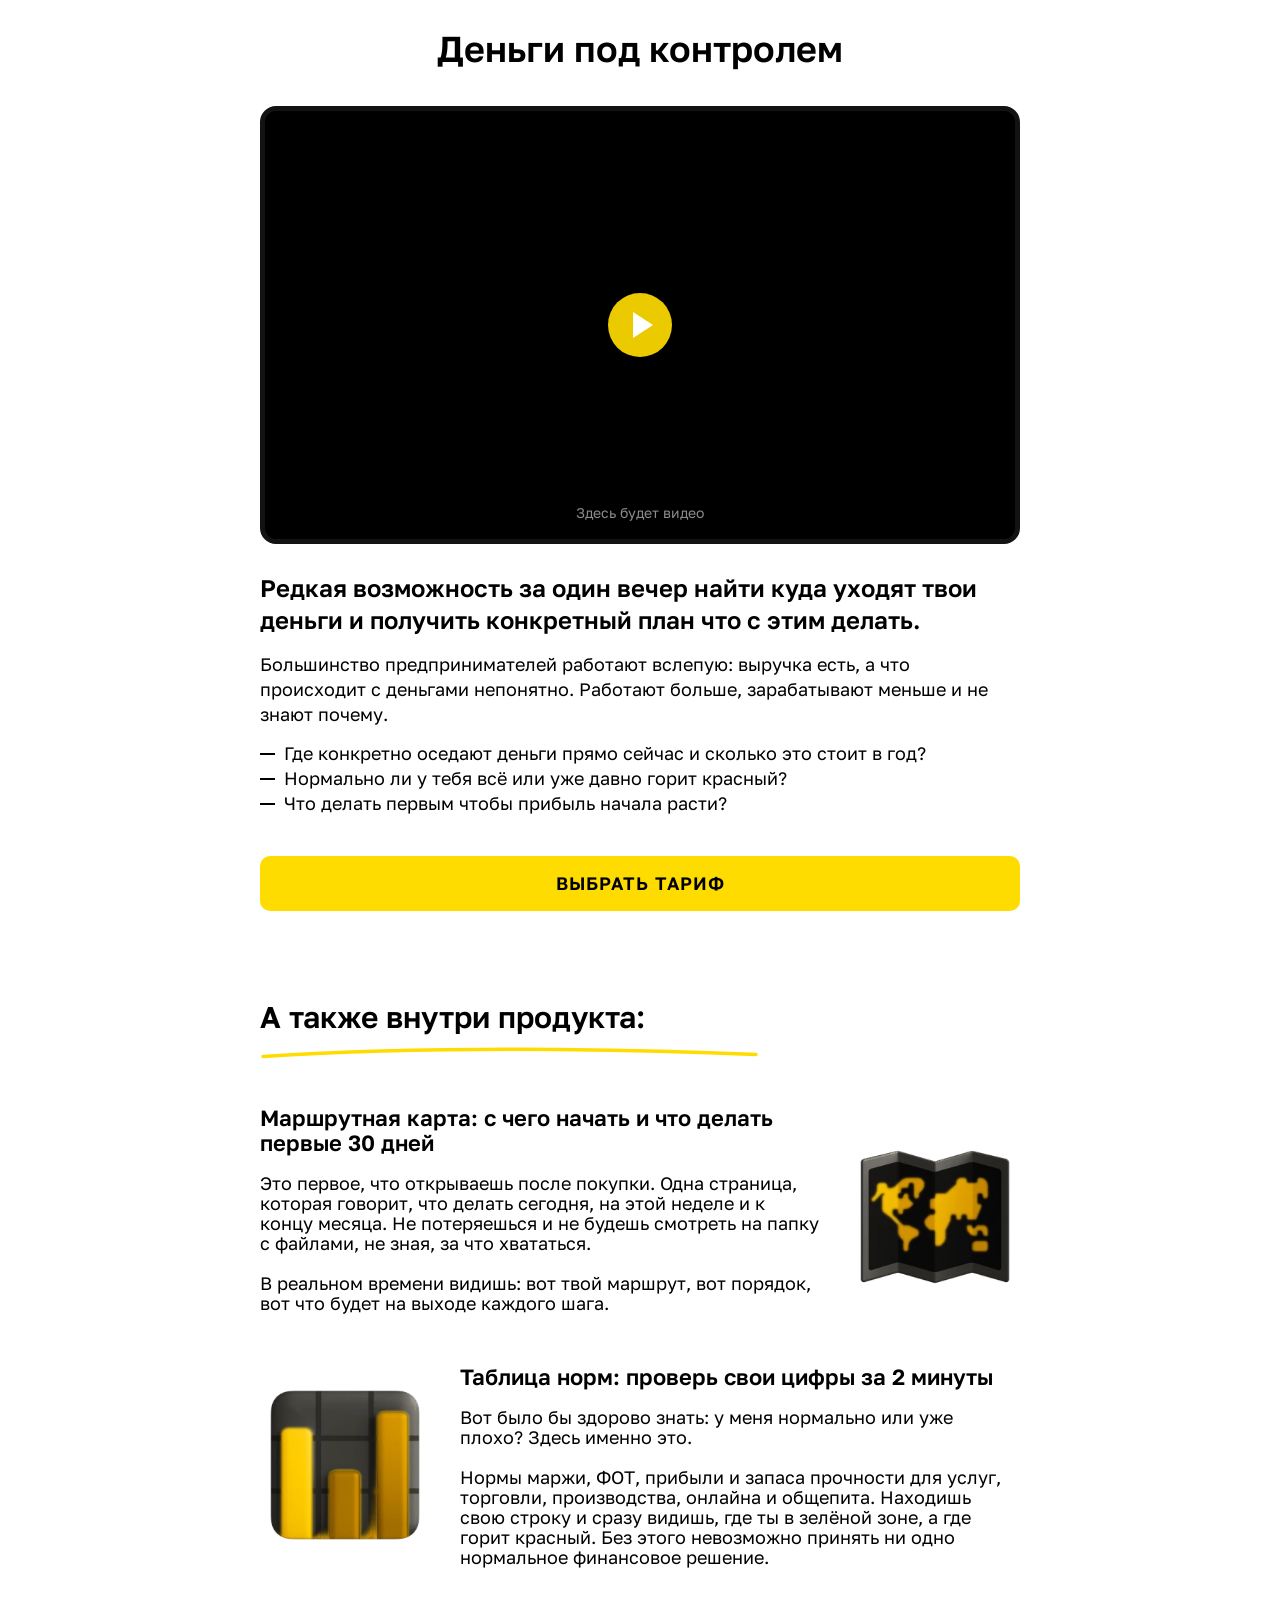
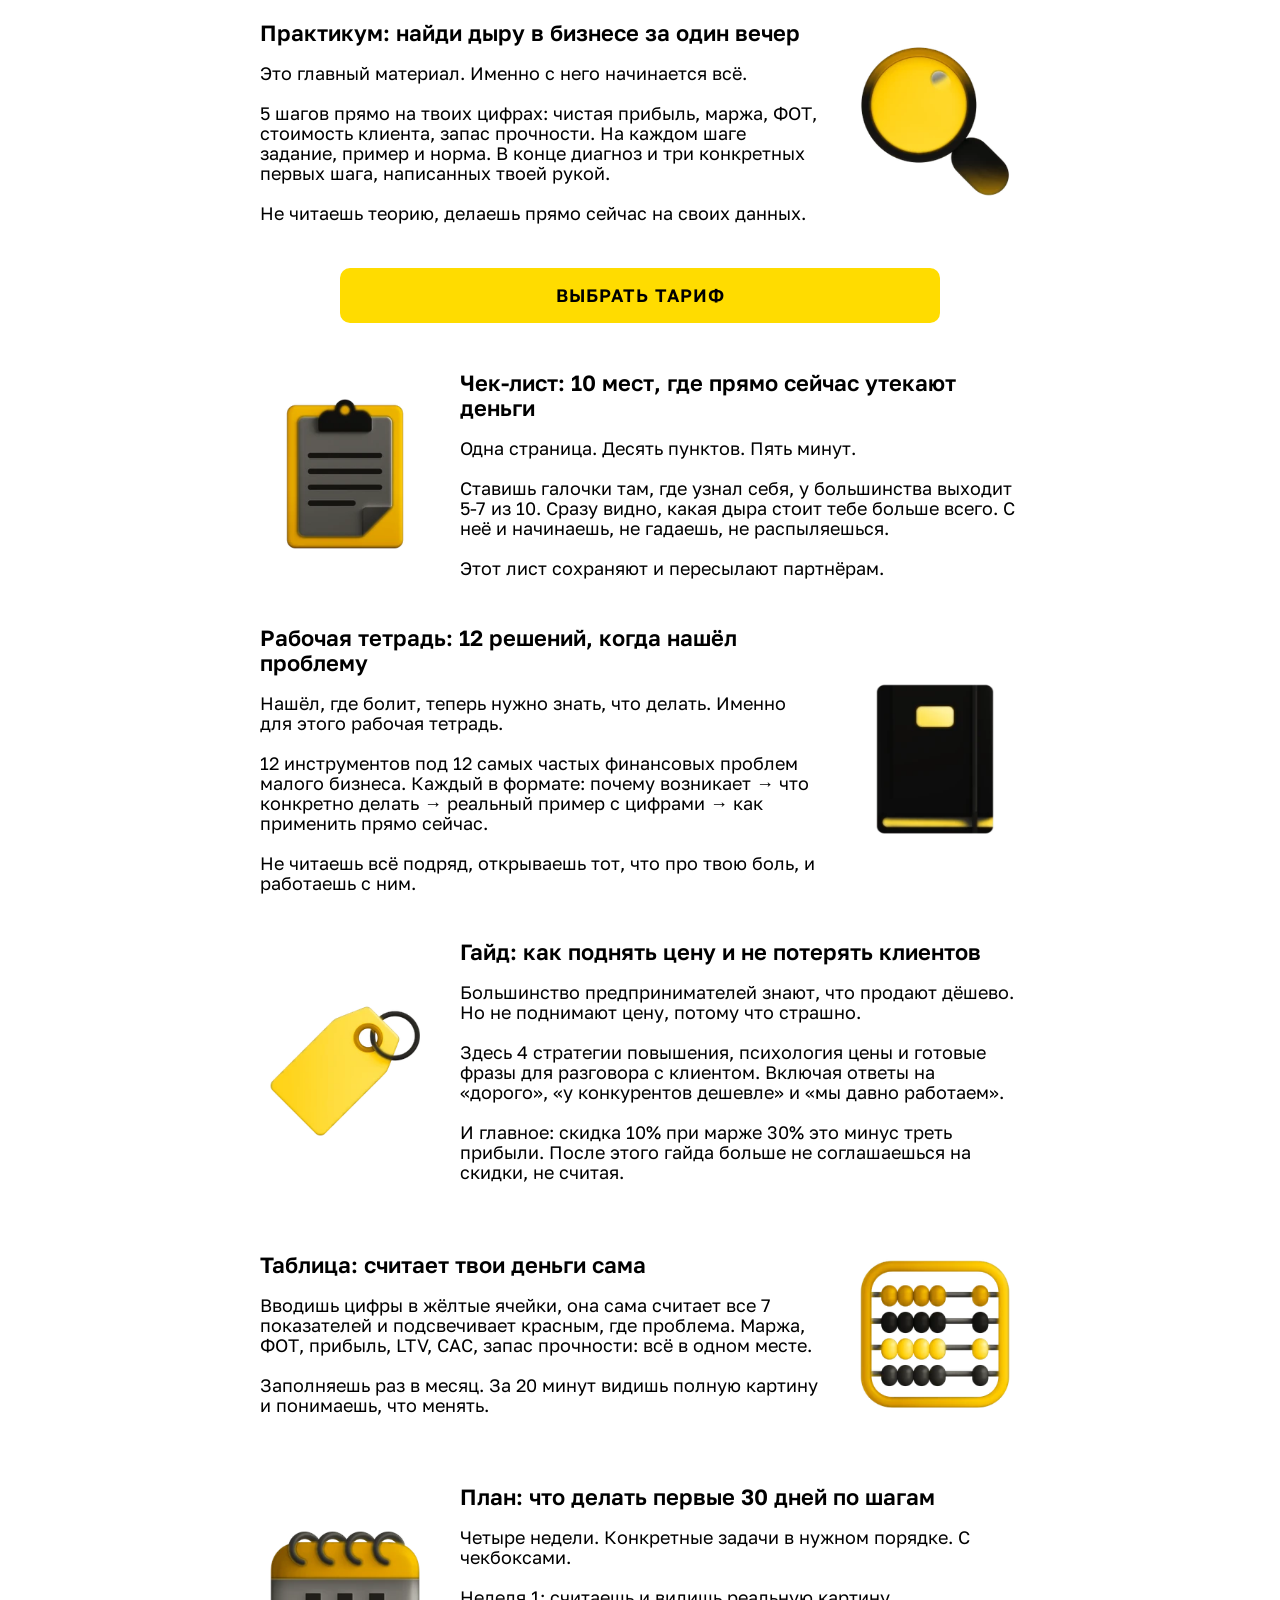
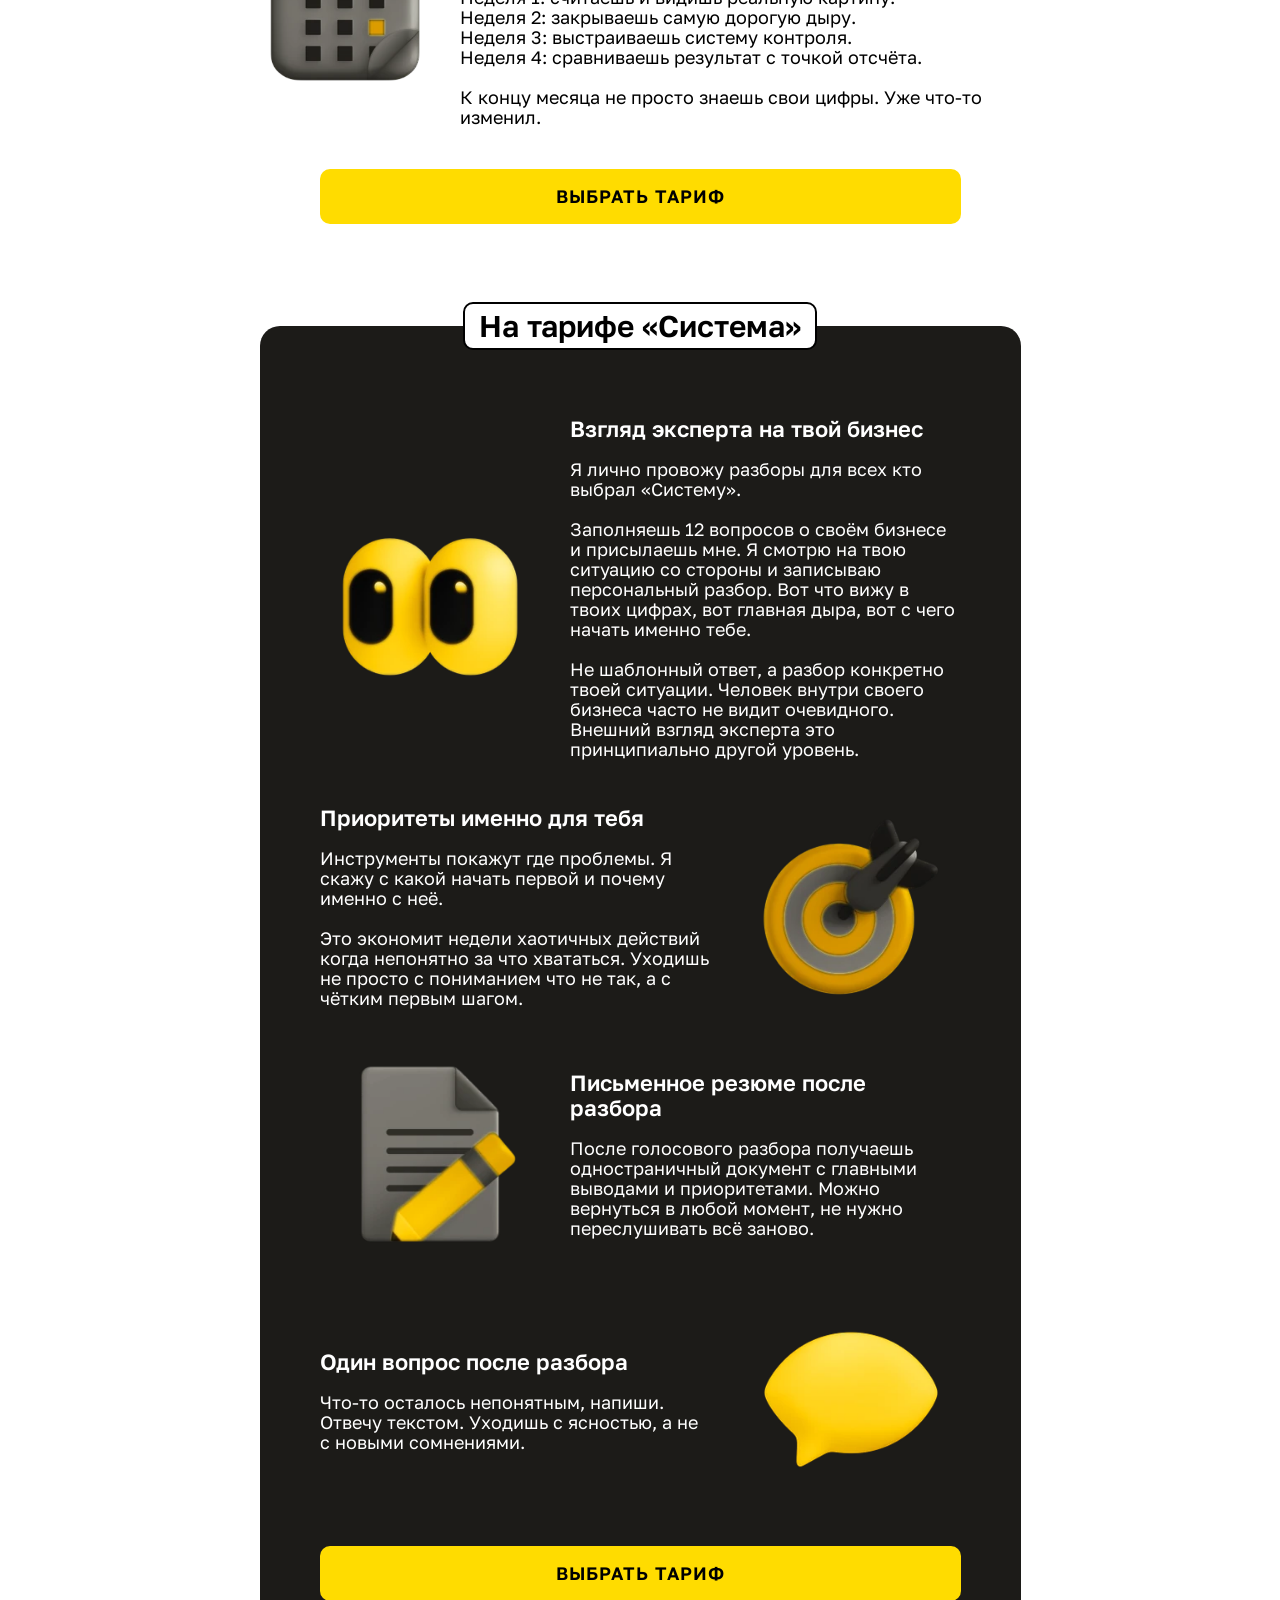
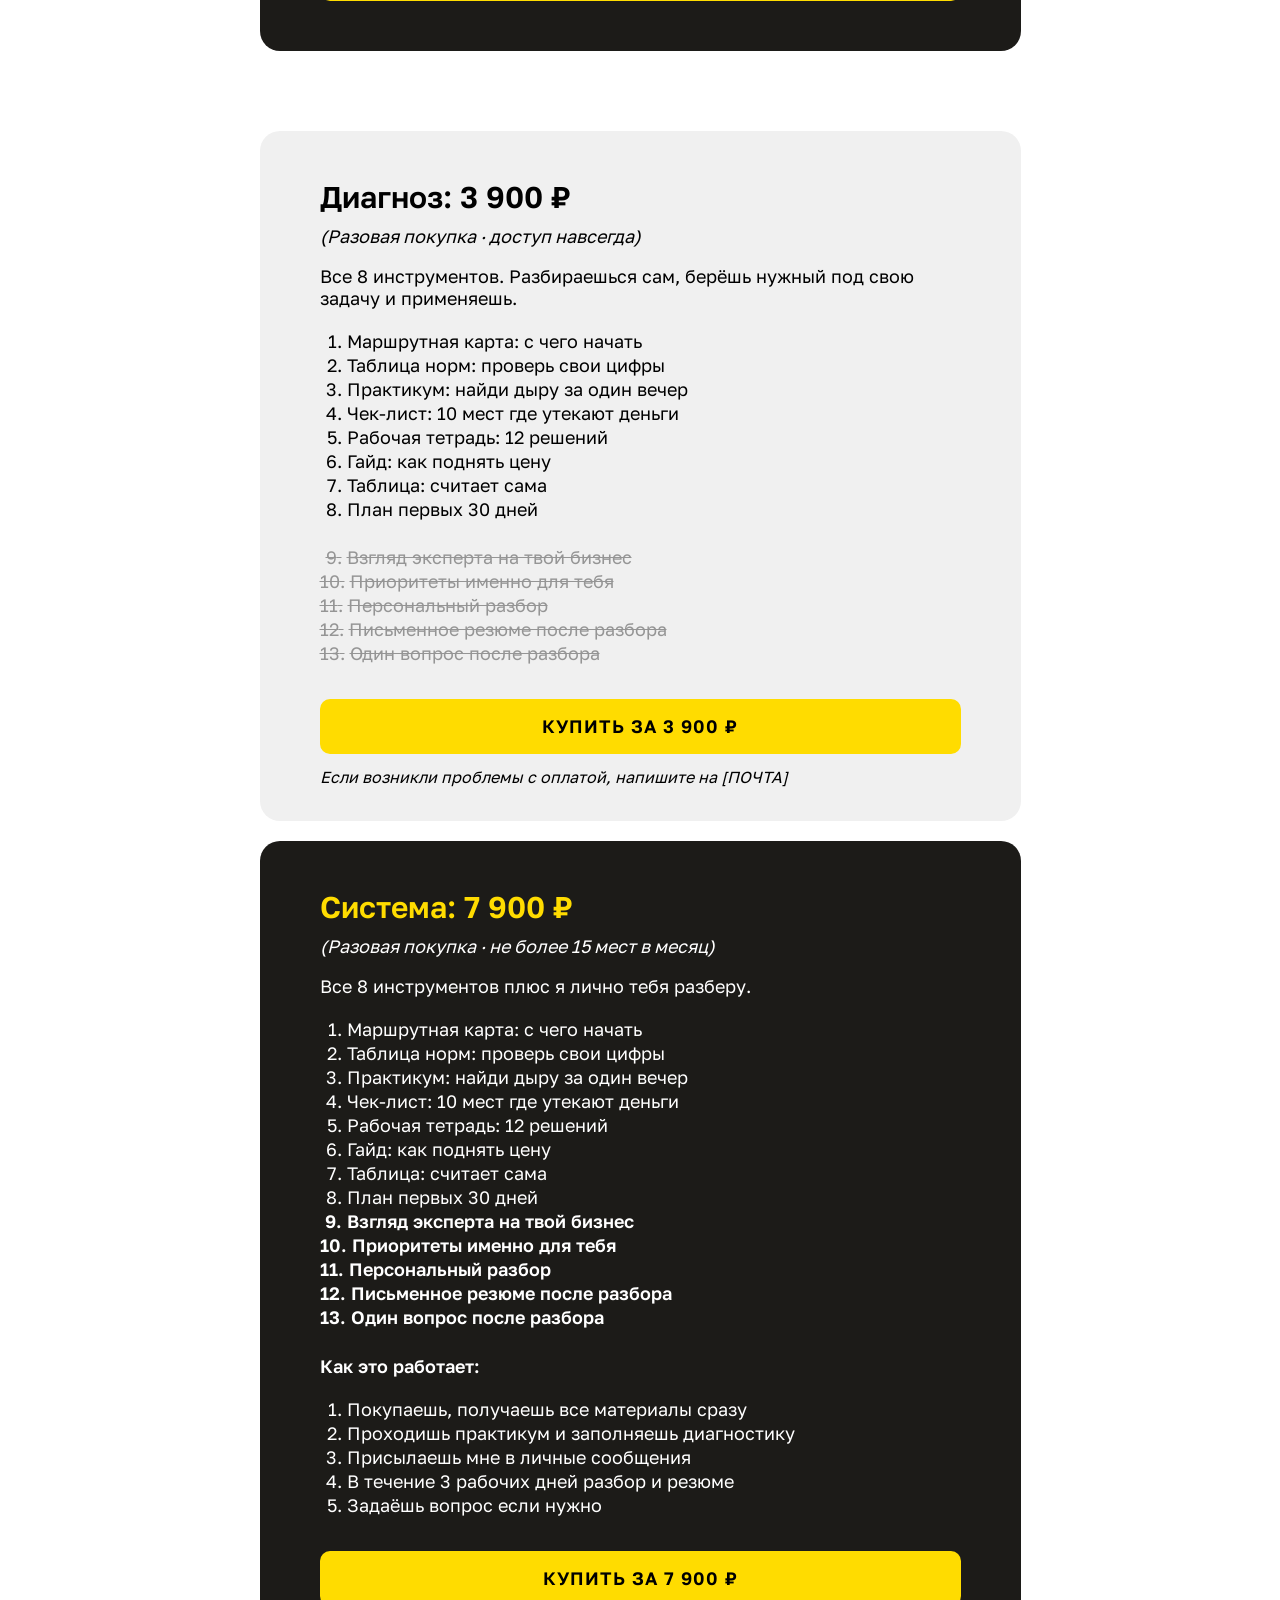
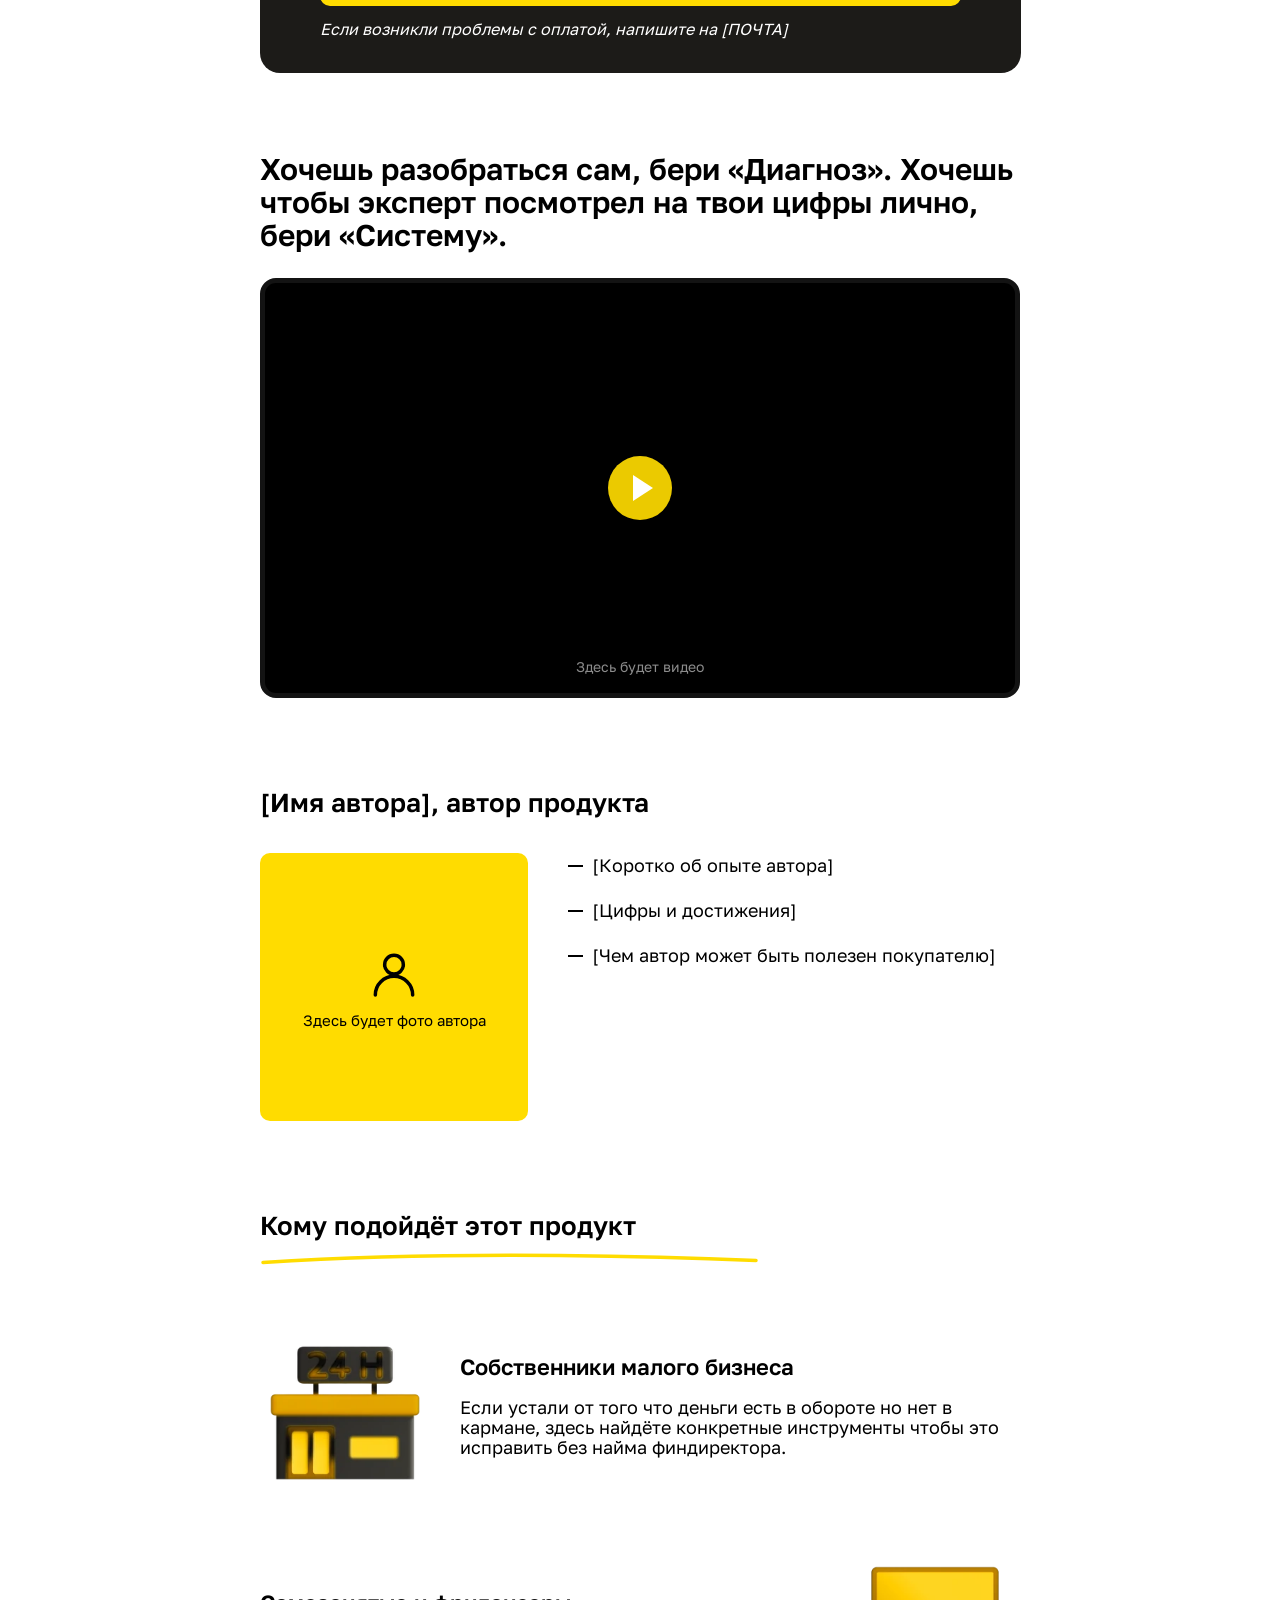
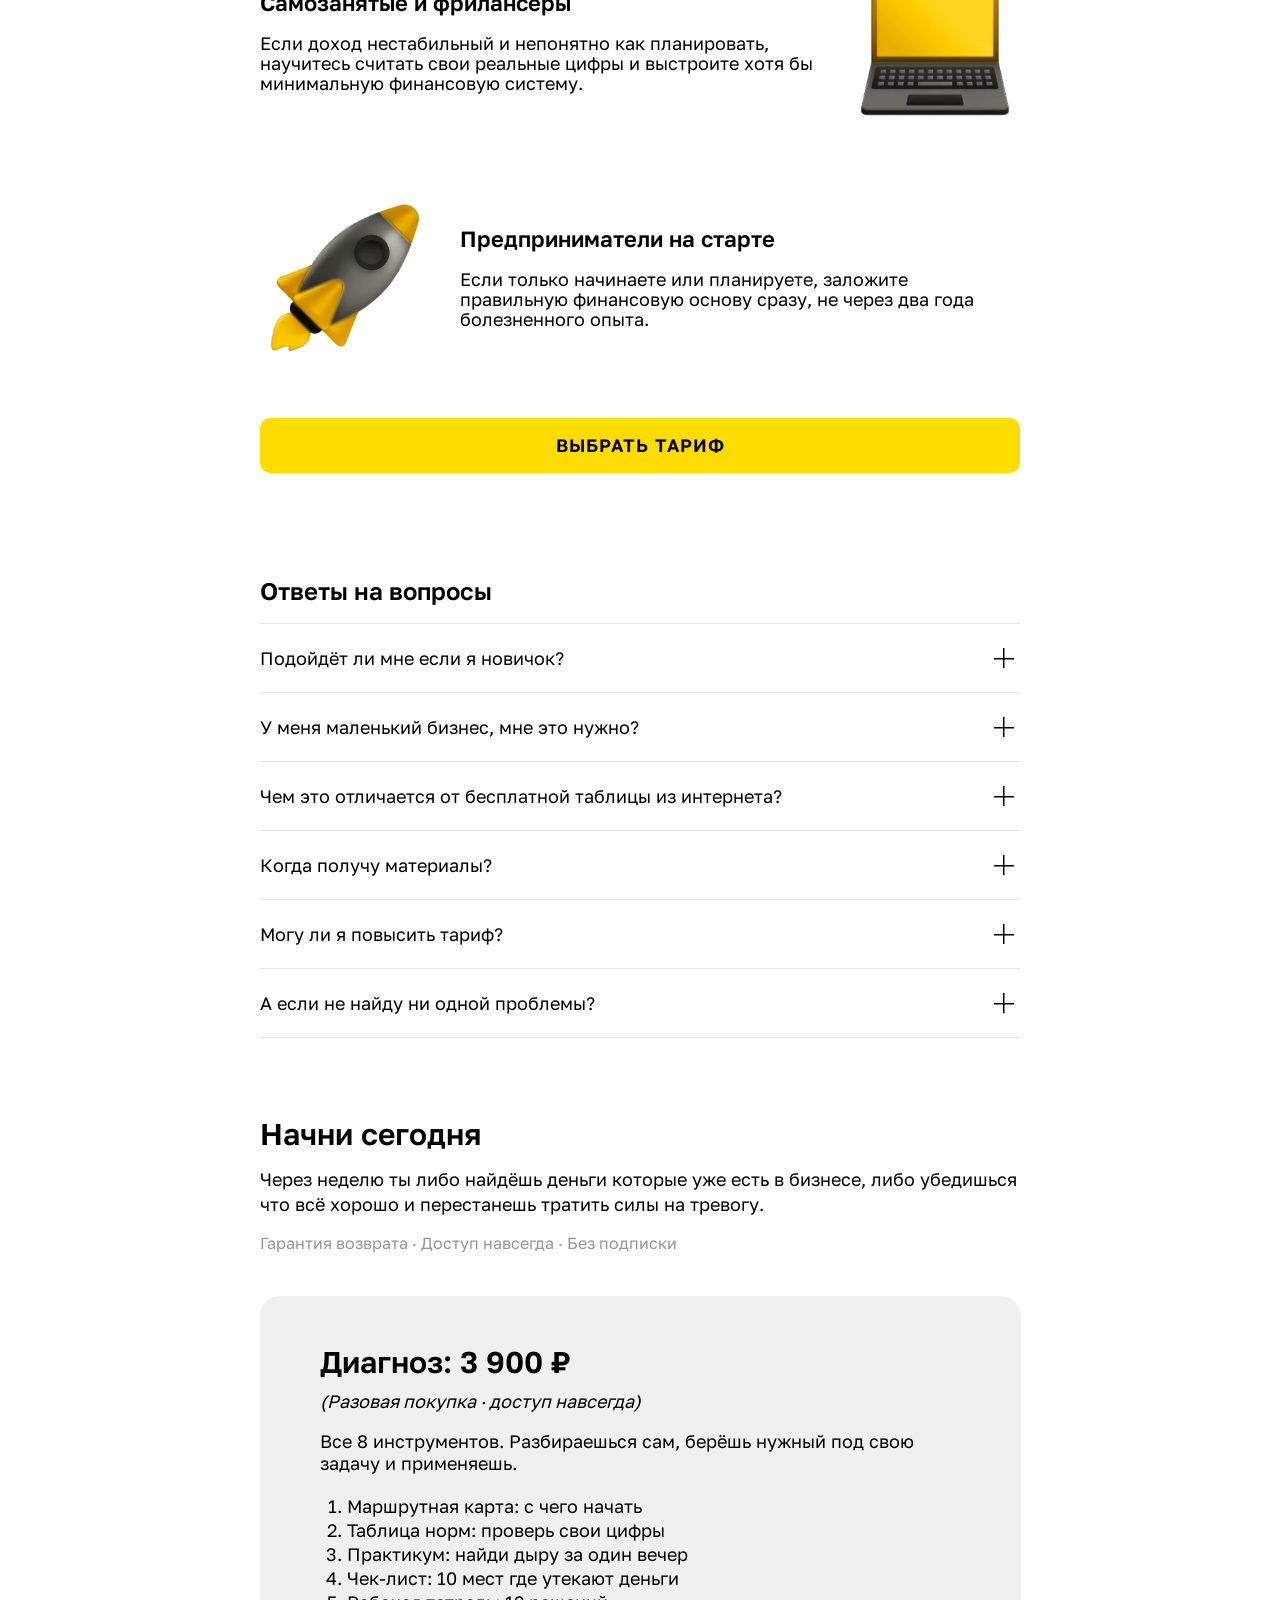
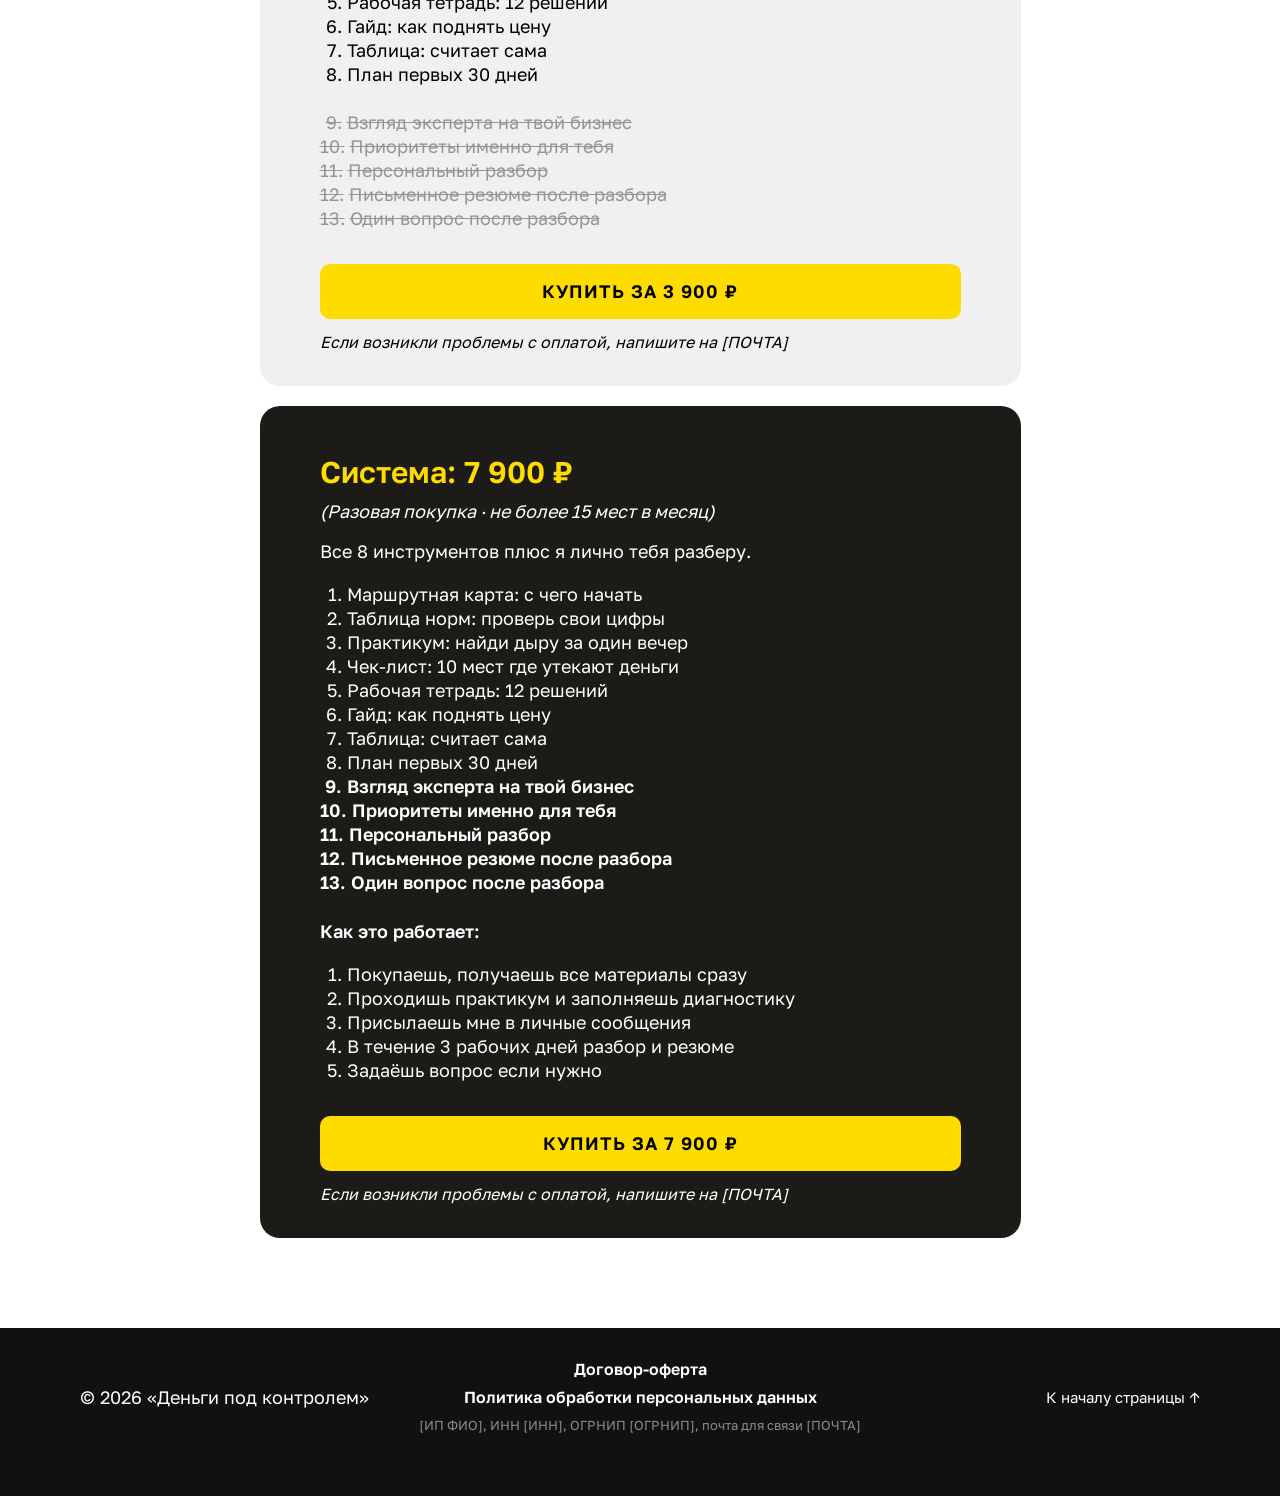
==== commit 6cb5b2d2: "Сверка с примером: плашка 30px, картинки 200px, тёмный футер по центру, нумерация тарифов, кнопки 18" ====
--- a/index.html
+++ b/index.html
@@ -76,15 +76,16 @@
 .zi p{font-size:18px;line-height:20px}
 .zi p+p{margin-top:20px}
 .zz .btn-mid{margin-top:-4px}
+.zz .btn-mid.w2{max-width:641px}
 
 /* тёмный блок тарифа «Система» */
 .darkwrap{padding:62px 20px 40px}
-.dark{position:relative;max-width:761px;margin:0 auto;background:var(--dark);border-radius:20px;color:#fff;padding:88px 60px 50px}
-.pill{position:absolute;left:50%;top:0;transform:translate(-50%,-50%);background:#fff;color:#000;border:2px solid #000;border-radius:10px;padding:5px 12px;font-size:22px;line-height:28px;font-weight:600;white-space:nowrap}
+.dark{position:relative;max-width:761px;margin:0 auto;background:var(--dark);border-radius:20px;color:#fff;padding:90px 60px 50px}
+.pill{position:absolute;left:50%;top:0;transform:translate(-50%,-50%);background:#fff;color:#000;border:2px solid #000;border-radius:10px;padding:4px 14px;font-size:30px;line-height:36px;font-weight:600;white-space:nowrap}
 .dark .zz{margin-top:0}
-.dark .zi{grid-template-columns:minmax(0,1fr) 170px}
-.dark .zi.rev{grid-template-columns:170px minmax(0,1fr)}
-.dark .zi img{width:150px;height:150px}
+.dark .zi{grid-template-columns:minmax(0,1fr) 220px}
+.dark .zi.rev{grid-template-columns:220px minmax(0,1fr)}
+.dark .zi img{width:200px;height:200px}
 .dark .btn{margin-top:46px}
 
 /* тарифы */
@@ -96,8 +97,8 @@
 .price .em{margin-top:12px;font-style:italic;font-size:18px;line-height:21px}
 .price .intro{margin-top:18px;font-size:18px;line-height:22px}
 .list{margin:20px 0 0;padding:0;list-style:none;counter-reset:n;font-size:18px;line-height:24px}
-.list li{counter-increment:n}
-.list li:before{content:counter(n) ". "}
+.list li{counter-increment:n;display:flex}
+.list li:before{content:counter(n) ".";flex:0 0 auto;min-width:22px;padding-right:5px;text-align:right}
 .list li.gap{margin-top:24px}
 .list li.off{color:var(--grey);text-decoration:line-through}
 .list li.on{font-weight:600}
@@ -106,7 +107,7 @@
 .price .note{margin-top:14px;font-style:italic;font-size:16px;line-height:19px}
 
 /* видео про выбор тарифа */
-.why .t{font-size:24px;line-height:32px;font-weight:600}
+.why .t{font-size:30px;line-height:33px;font-weight:600}
 .why .video{margin-top:26px}
 
 /* автор */
@@ -116,13 +117,14 @@
 .author .dash li+li{margin-top:20px}
 
 /* кому подойдёт */
-.who .zi img{width:150px;height:150px}
+.who .zi img{width:190px;height:190px}
 .who .btn{margin-top:46px}
 
 /* вопросы */
 .faq{padding-top:60px;padding-bottom:30px}
 .faq h2{font-size:24px;line-height:36px;margin-bottom:14px}
 .faq details{border-bottom:1px solid var(--line)}
+.faq h2+details{border-top:1px solid var(--line)}
 .faq summary{list-style:none;cursor:pointer;position:relative;padding:22px 56px 22px 0;font-size:18px;line-height:24px}
 .faq summary::-webkit-details-marker{display:none}
 .faq summary:after{content:"";position:absolute;right:6px;top:50%;width:20px;height:20px;margin-top:-10px;background:linear-gradient(#000,#000) center/20px 1.5px no-repeat,linear-gradient(#000,#000) center/1.5px 20px no-repeat;transition:transform .2s ease}
@@ -135,9 +137,14 @@
 .final .note{margin-top:14px;color:var(--grey);font-size:16px}
 .final .note span{white-space:nowrap}
 
-footer{padding:40px 0 50px;font-size:14px;line-height:20px;color:#6b6b6b}
-footer .links a{display:inline-block;margin:0 22px 8px 0;color:#000}
-footer .req{margin-top:10px}
+footer{background:#111;color:#fff;text-align:center;padding:30px 0 60px;margin-top:60px;font-size:16px;line-height:22px}
+footer .links a{display:block;margin:0 0 6px;color:#fff;font-weight:600;text-decoration:none}
+footer .links a:hover{text-decoration:underline}
+footer .fgrid{max-width:1200px;margin:0 auto;padding-inline:40px;display:grid;grid-template-columns:1fr auto 1fr;align-items:center;gap:20px}
+footer .copy{justify-self:start;font-size:18px;color:#fff}
+footer .up{justify-self:end;color:#fff;text-decoration:none;font-size:15px}
+footer .up:hover{text-decoration:underline}
+footer .req{margin-top:6px;font-size:13px;color:#8c8c8c}
 
 /* окно заказа */
 .overlay{position:fixed;inset:0;background:rgba(20,20,20,.55);display:none;align-items:center;justify-content:center;padding:20px;z-index:50}
@@ -173,7 +180,7 @@
   .video{margin-top:12px;border-width:3px;border-radius:12px}
   .hero .lead{margin-top:24px;font-size:20px;line-height:24px}
   .hero .sub,.dash{font-size:16px;line-height:22px}
-  .btn{height:69px;font-size:16px}
+  .btn{height:69px;font-size:18px}
   .h2,.h2.sm{font-size:30px;line-height:36px}
   .uline{width:319px;height:10px;margin-top:8px}
   .zz{margin-top:34px;gap:40px}
@@ -184,8 +191,9 @@
   .zz .btn-mid{margin-top:0}
   .darkwrap{padding:56px 10px 30px}
   .dark{padding:74px max(16px,calc(50vw - 160px)) 40px}
-  .pill{font-size:22px;line-height:26px;white-space:normal;width:max-content;max-width:280px;text-align:center}
-  .dark .zi img{width:150px;height:150px}
+  .pill{font-size:30px;line-height:36px;white-space:normal;width:max-content;max-width:290px;text-align:center;padding:2px 10px}
+  .dark{padding-top:90px}
+  .dark .zi img{width:200px;height:200px}
   .prices{padding:30px 10px 20px}
   .price{padding:40px max(16px,calc(50vw - 160px)) 30px}
   .price h3{font-size:24px;line-height:29px}
@@ -193,7 +201,13 @@
   .list{font-size:16px;line-height:22px}
   .price .note{font-size:13px;line-height:16px}
   .why .t{font-size:24px;line-height:29px}
-  .who .zi img{width:150px;height:150px}
+  footer .links a{font-size:12px;line-height:16px;margin-bottom:10px}
+  footer .fgrid{grid-template-columns:1fr;padding-inline:20px;gap:22px}
+  footer .copy,footer .up{justify-self:center}
+  footer .copy{order:2}
+  footer .up{order:3}
+  .price .note{text-align:center}
+  .who .zi img{width:240px;height:240px}
   .faq .col{padding-inline:20px}
   .faq h2{font-size:20px;line-height:28px}
   .faq summary{font-size:18px;line-height:24px;padding-right:44px}
@@ -203,7 +217,7 @@
 }
 </style>
 </head>
-<body>
+<body id="top">
 
 <section class="hero col">
   <h1>Деньги под контролем</h1>
@@ -292,7 +306,7 @@
       </div>
       <img src="img/calendar.webp" alt="" width="240" height="240" loading="lazy">
     </div>
-    <a class="btn btn-mid" href="#tarify">Выбрать тариф</a>
+    <a class="btn btn-mid w2" href="#tarify">Выбрать тариф</a>
   </div>
 </section>
 
@@ -534,13 +548,16 @@
   </div>
 
 <footer>
-  <div class="col">
-    <div>© 2026 «Деньги под контролем»</div>
-    <div class="links" style="margin-top:12px">
-      <a href="offer.html">Договор-оферта</a>
-      <a href="privacy.html">Политика обработки персональных данных</a>
-    </div>
-    <div class="req">[ИП ФИО], ИНН [ИНН], ОГРНИП [ОГРНИП], почта для связи [ПОЧТА]</div>
+  <div class="fgrid">
+    <div class="copy">© 2026 «Деньги под контролем»</div>
+    <div>
+      <div class="links">
+        <a href="offer.html">Договор-оферта</a>
+        <a href="privacy.html">Политика обработки персональных данных</a>
+      </div>
+      <div class="req">[ИП ФИО], ИНН [ИНН], ОГРНИП [ОГРНИП], почта для связи [ПОЧТА]</div>
+    </div>
+    <a class="up" href="#top">К началу страницы ↑</a>
   </div>
 </footer>
 
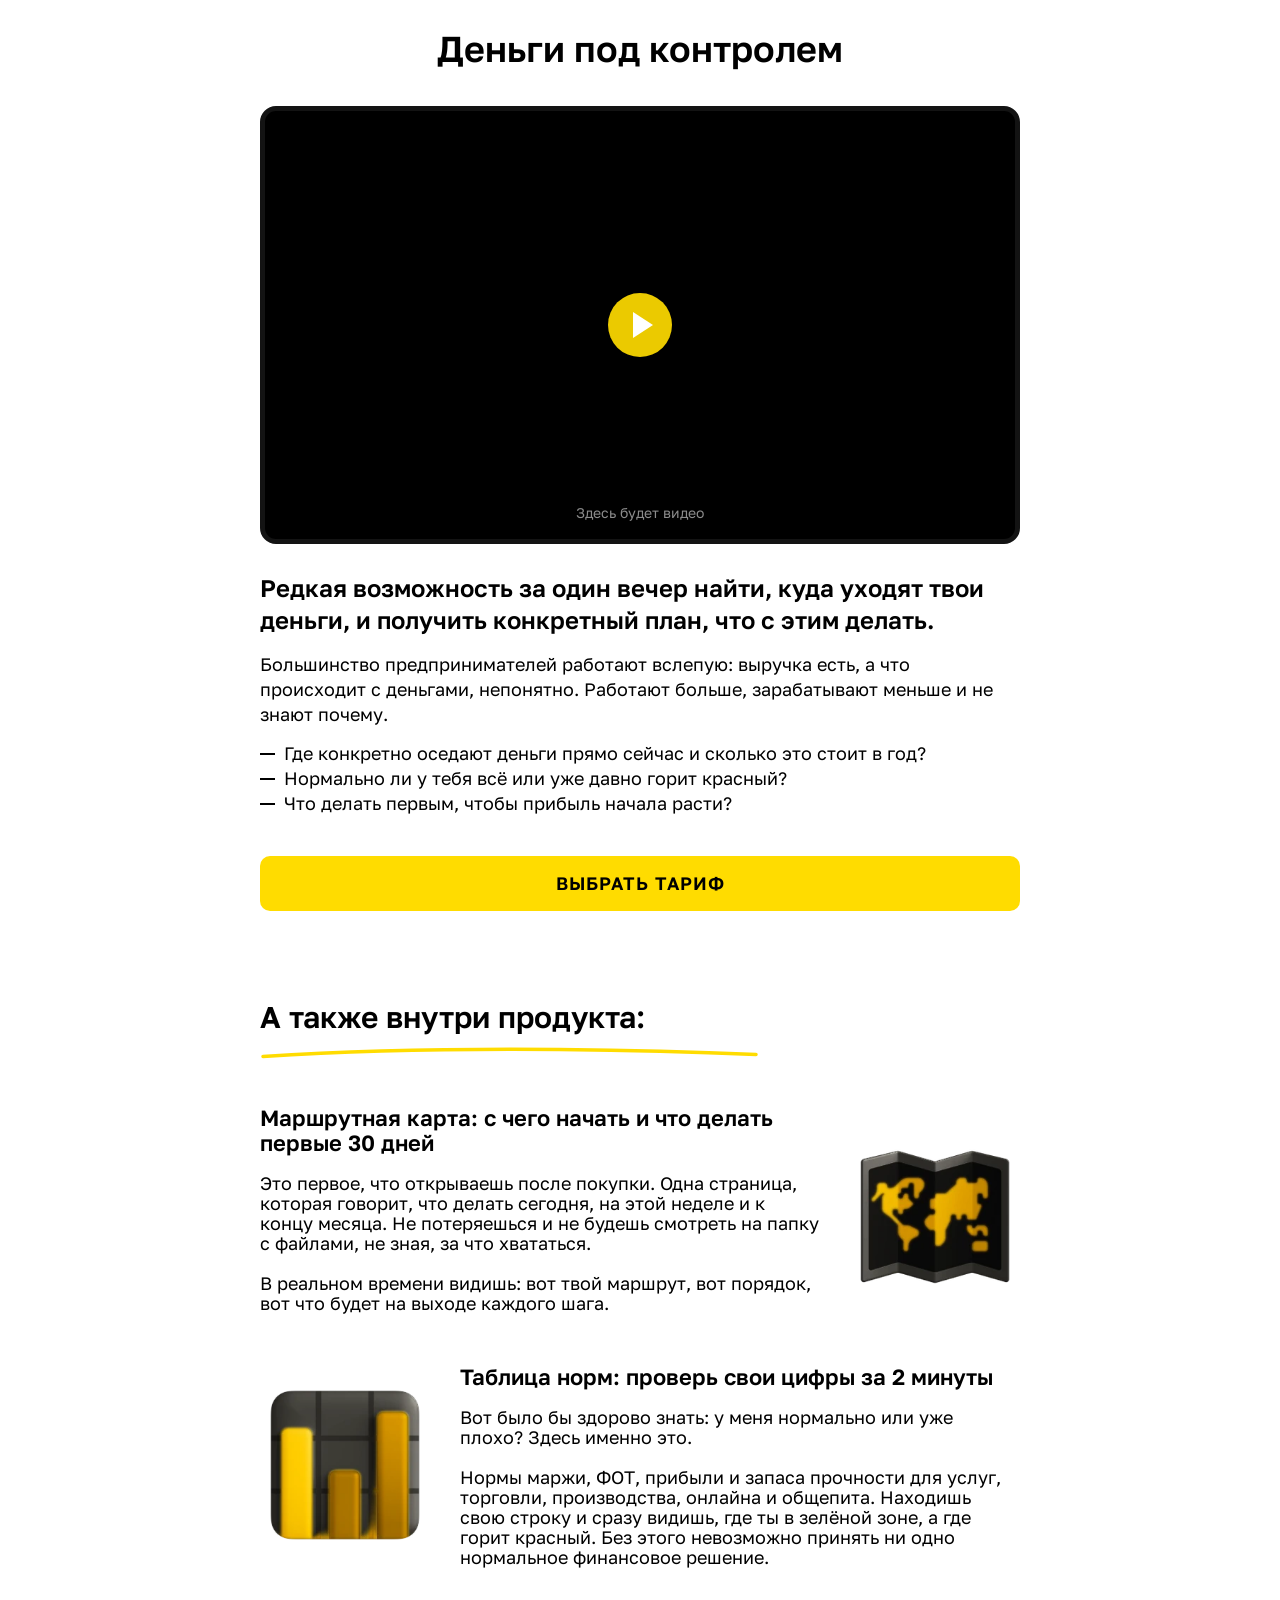
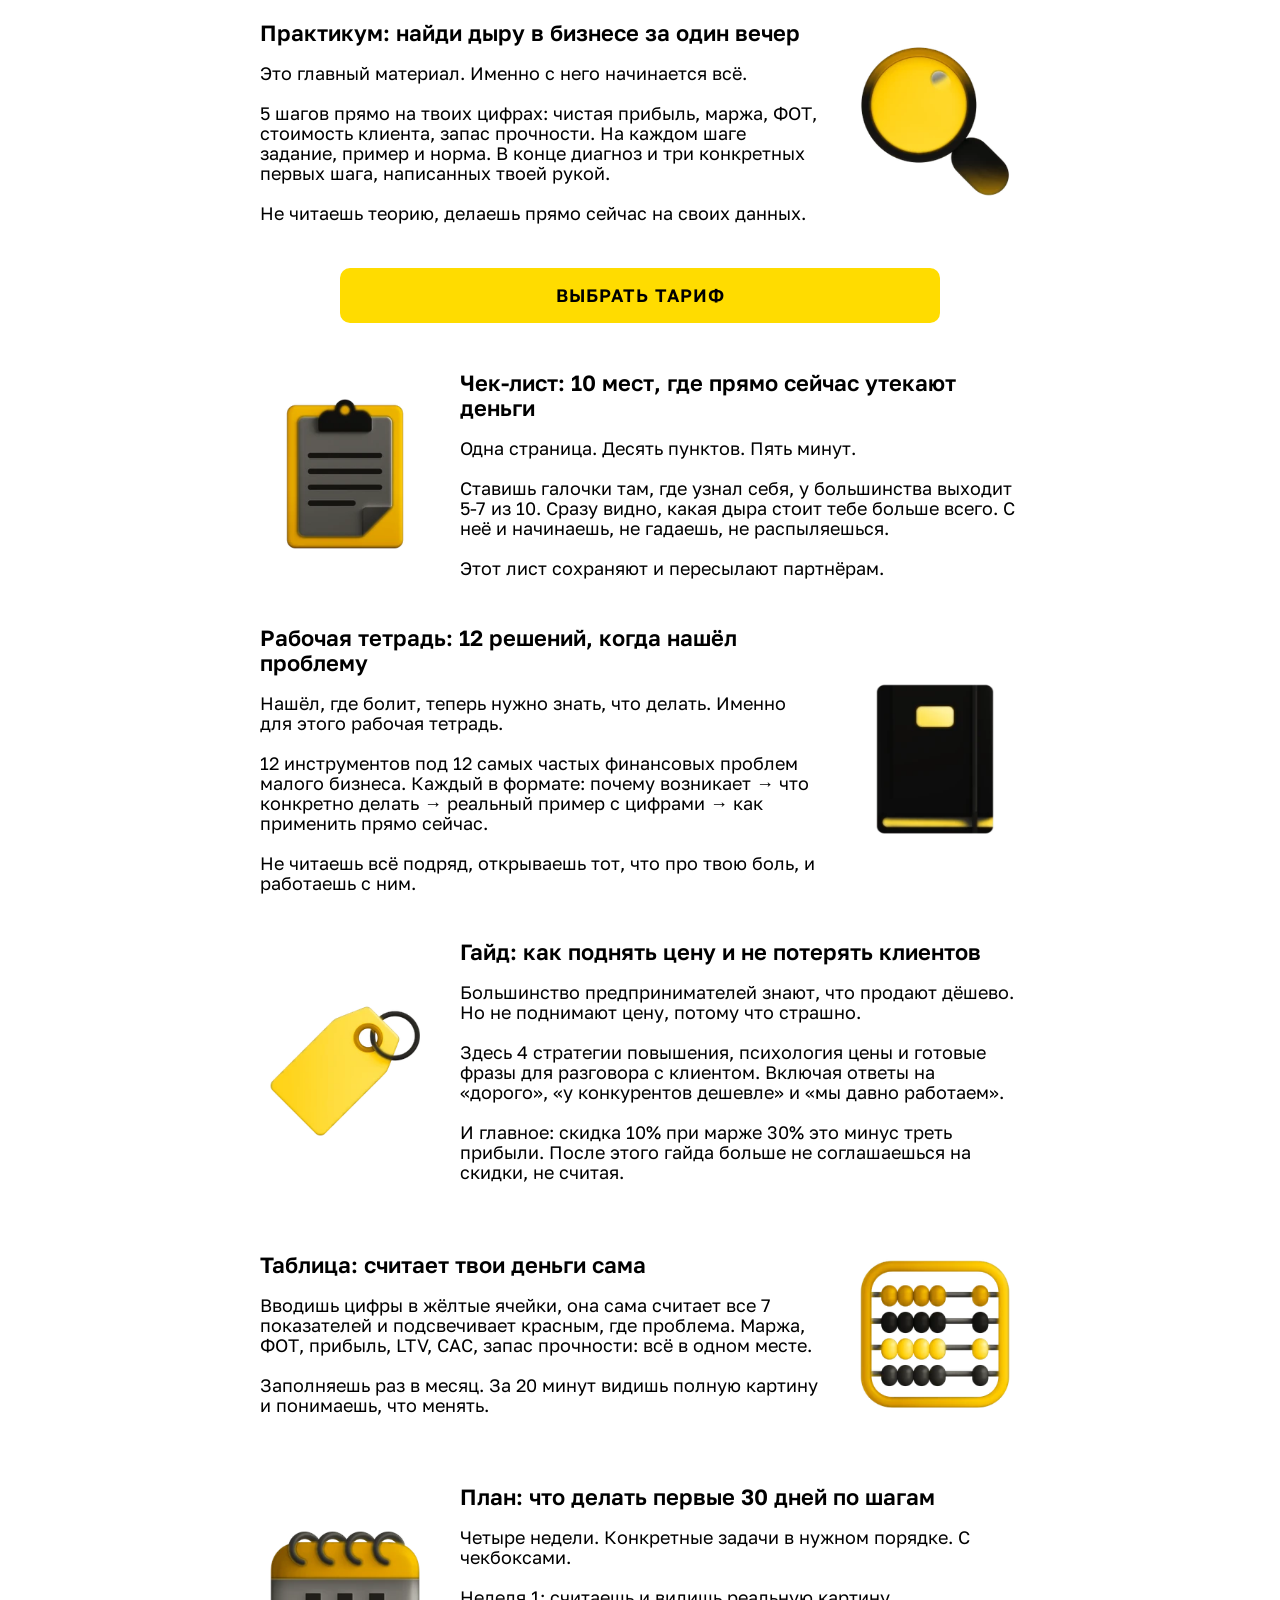
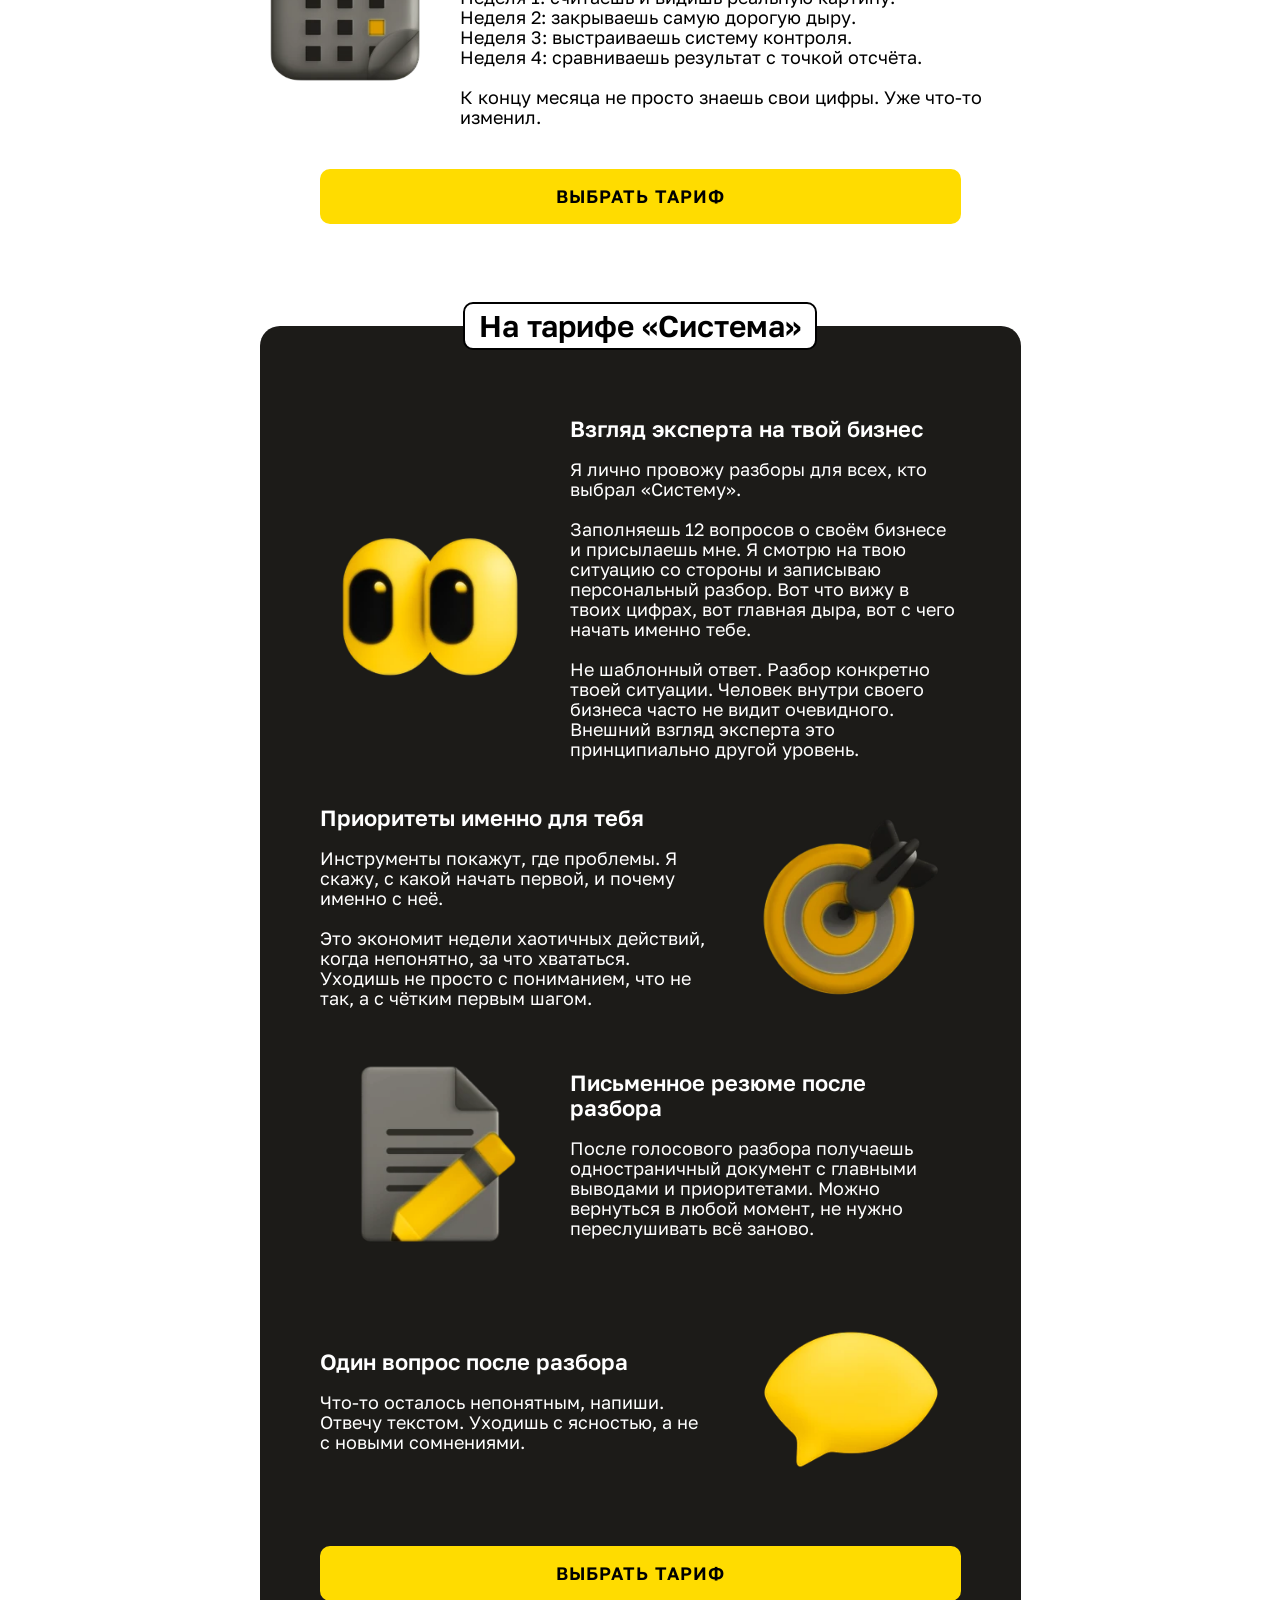
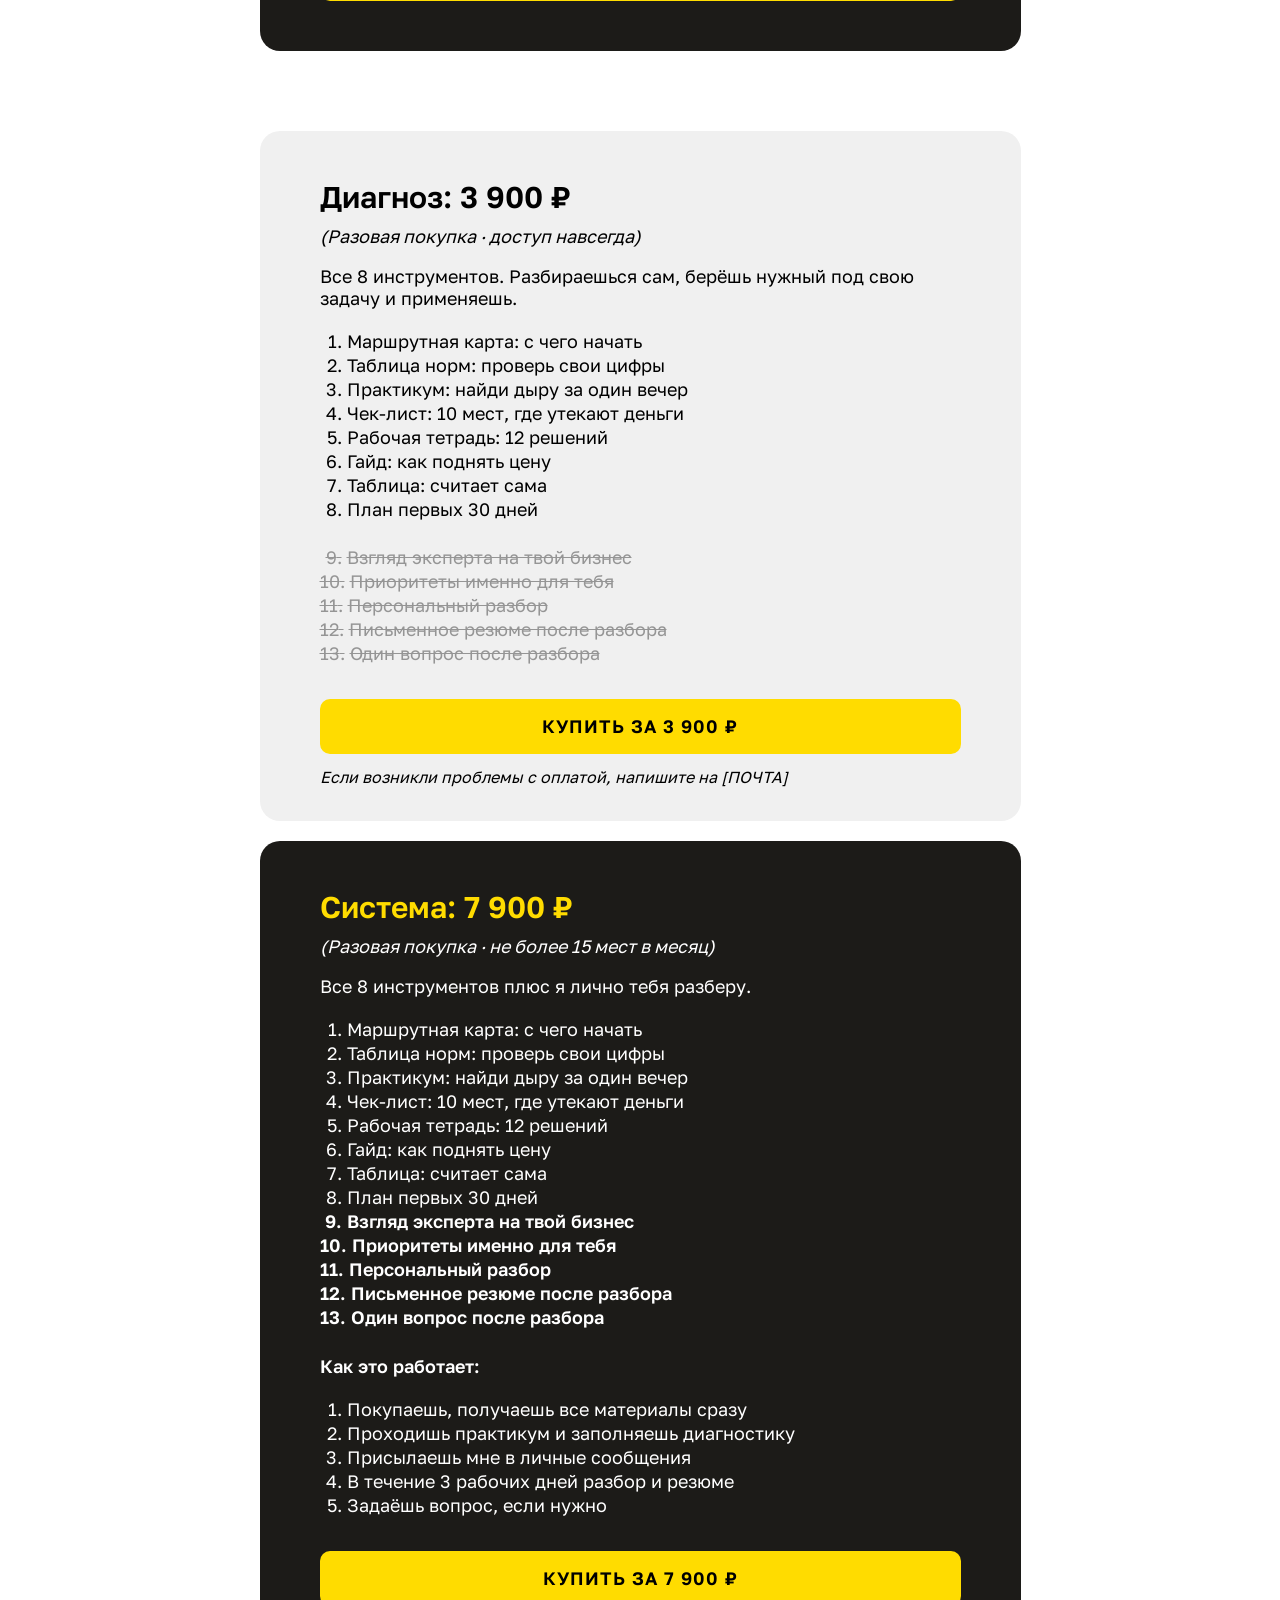
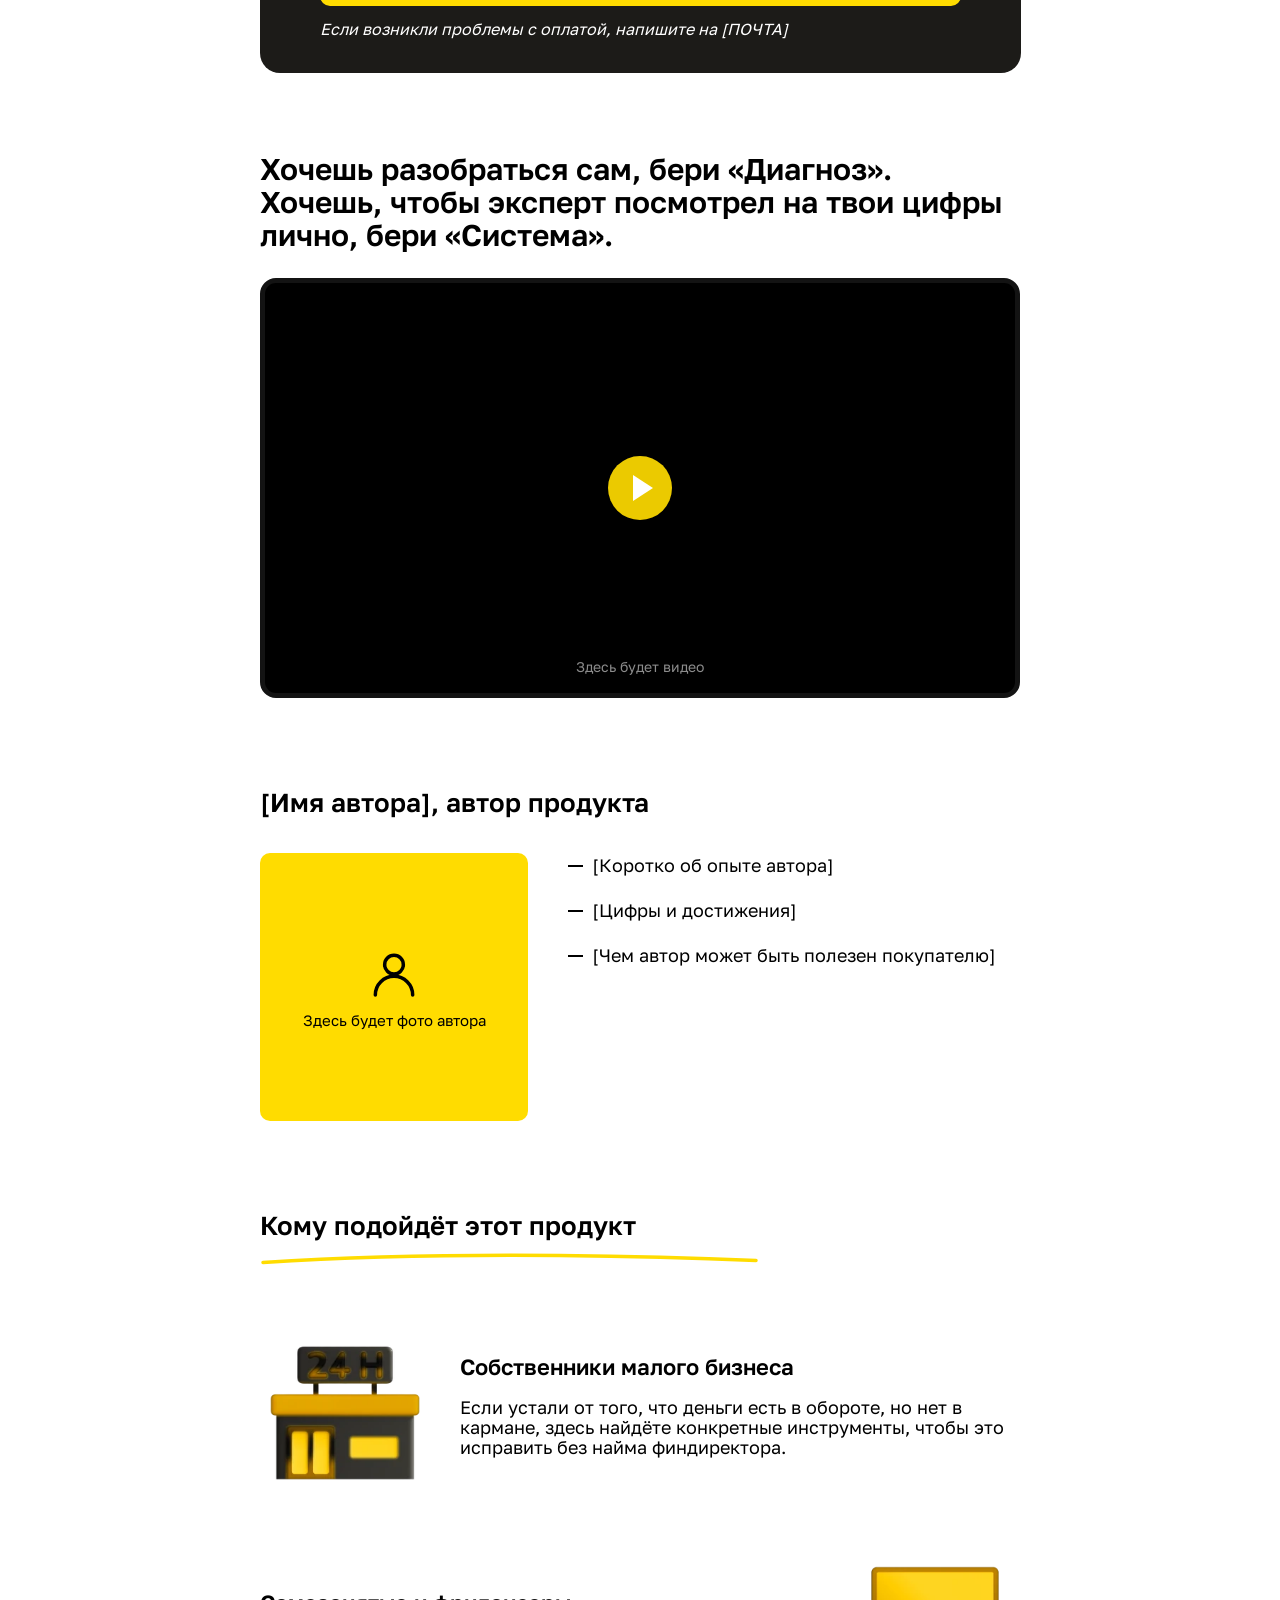
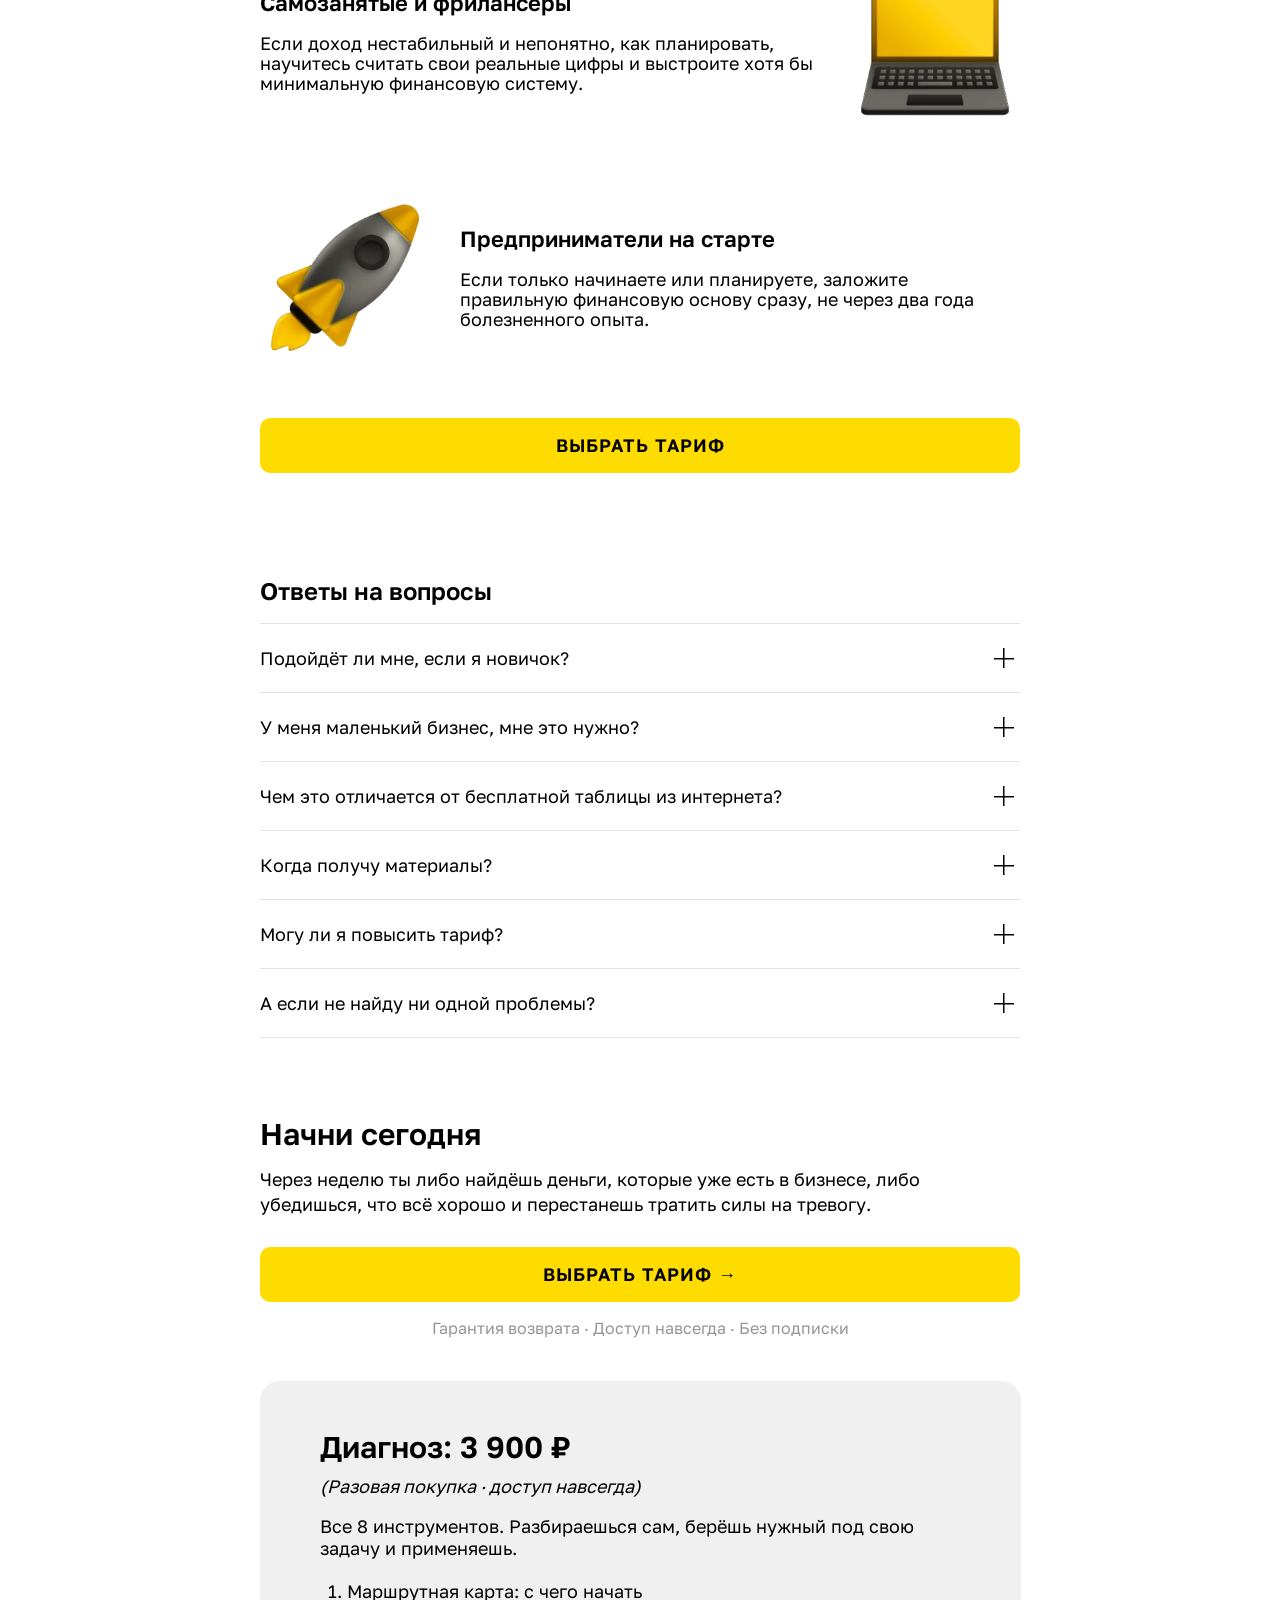
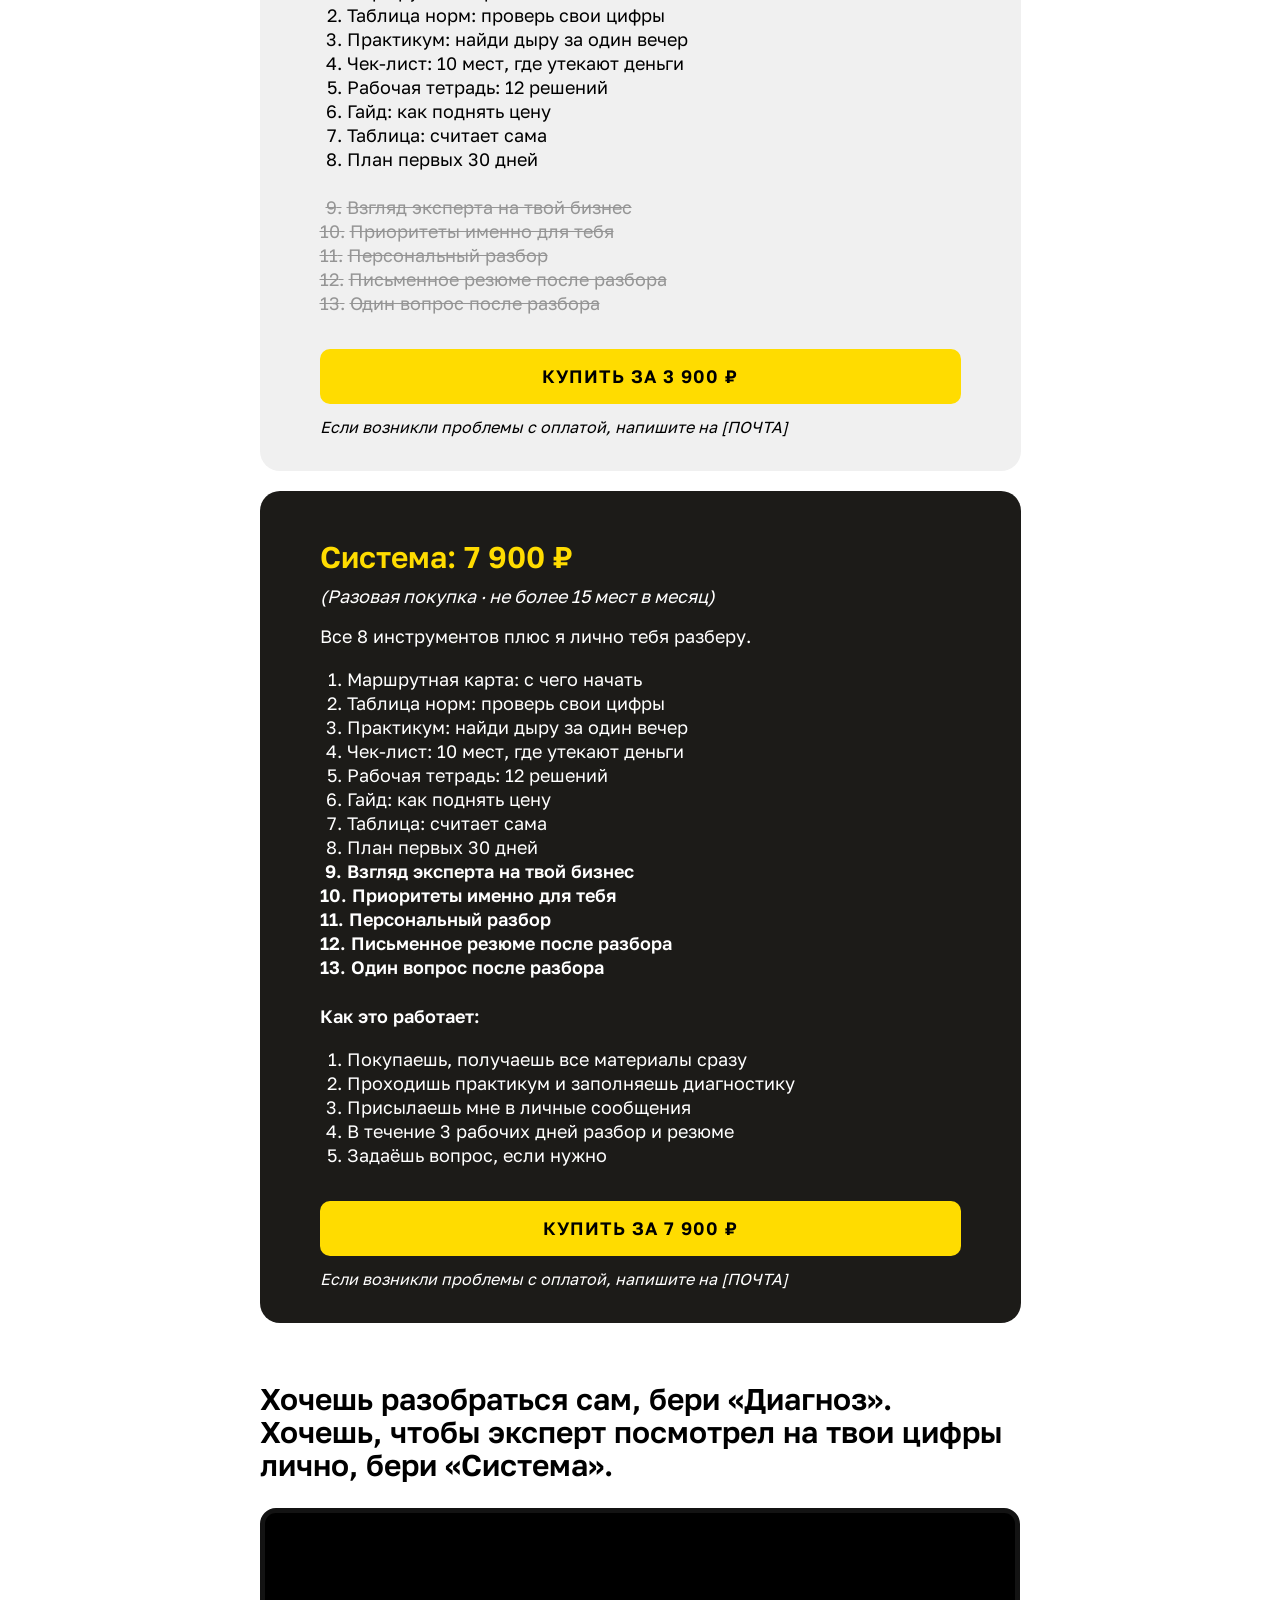
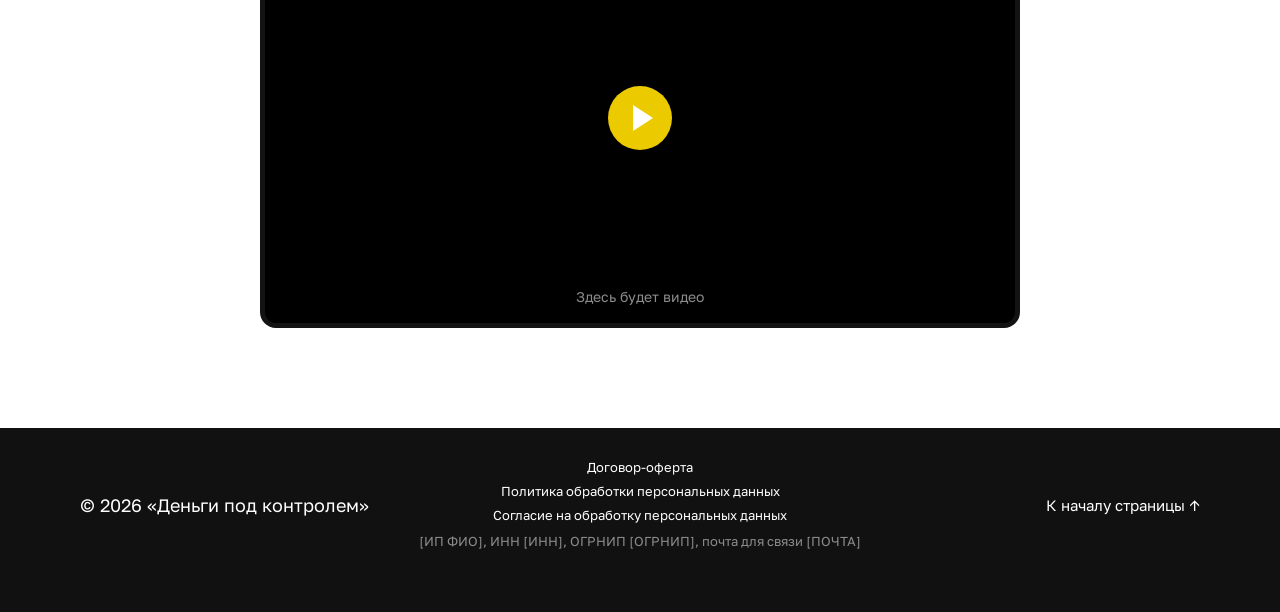
==== commit 59a82898: "Сверка с docx и примером: кнопка в финале, повтор видео, согласие на обработку данных, единый шрифт " ====
--- a/index.html
+++ b/index.html
@@ -4,11 +4,11 @@
 <meta charset="utf-8">
 <meta name="viewport" content="width=device-width, initial-scale=1">
 <title>Деньги под контролем</title>
-<meta name="description" content="За один вечер найди куда уходят твои деньги и получи конкретный план что с этим делать.">
+<meta name="description" content="За один вечер найди, куда уходят твои деньги, и получи конкретный план, что с этим делать.">
 <meta name="theme-color" content="#ffffff">
 <meta property="og:type" content="website">
 <meta property="og:title" content="Деньги под контролем">
-<meta property="og:description" content="За один вечер найди куда уходят твои деньги и получи конкретный план что с этим делать.">
+<meta property="og:description" content="За один вечер найди, куда уходят твои деньги, и получи конкретный план, что с этим делать.">
 <link rel="icon" type="image/png" href="img/favicon.png">
 <link rel="apple-touch-icon" href="img/apple-touch-icon.png">
 <link rel="preload" href="fonts/golos-400-cyrillic.woff2" as="font" type="font/woff2" crossorigin>
@@ -134,11 +134,13 @@
 /* финал */
 .final{padding-top:50px}
 .final p{margin-top:16px;font-size:18px;line-height:25px}
-.final .note{margin-top:14px;color:var(--grey);font-size:16px}
+.final .btn{margin-top:30px}
+.final .note{margin-top:14px;color:var(--grey);font-size:16px;text-align:center}
+.why2{padding-top:30px}
 .final .note span{white-space:nowrap}
 
 footer{background:#111;color:#fff;text-align:center;padding:30px 0 60px;margin-top:60px;font-size:16px;line-height:22px}
-footer .links a{display:block;margin:0 0 6px;color:#fff;font-weight:600;text-decoration:none}
+footer .links a{display:block;margin:0 0 6px;color:#fff;font-size:13px;line-height:18px;text-decoration:none}
 footer .links a:hover{text-decoration:underline}
 footer .fgrid{max-width:1200px;margin:0 auto;padding-inline:40px;display:grid;grid-template-columns:1fr auto 1fr;align-items:center;gap:20px}
 footer .copy{justify-self:start;font-size:18px;color:#fff}
@@ -201,7 +203,7 @@
   .list{font-size:16px;line-height:22px}
   .price .note{font-size:13px;line-height:16px}
   .why .t{font-size:24px;line-height:29px}
-  footer .links a{font-size:12px;line-height:16px;margin-bottom:10px}
+  footer .links a{font-size:14px;line-height:19px;margin-bottom:8px}
   footer .fgrid{grid-template-columns:1fr;padding-inline:20px;gap:22px}
   footer .copy,footer .up{justify-self:center}
   footer .copy{order:2}
@@ -222,12 +224,12 @@
 <section class="hero col">
   <h1>Деньги под контролем</h1>
   <div class="video" data-video="hero"><span class="play" aria-hidden="true"></span><span class="cap">Здесь будет видео</span></div>
-  <p class="lead">Редкая возможность за один вечер найти куда уходят твои деньги и получить конкретный план что с этим делать.</p>
-  <p class="sub">Большинство предпринимателей работают вслепую: выручка есть, а что происходит с деньгами непонятно. Работают больше, зарабатывают меньше и не знают почему.</p>
+  <p class="lead">Редкая возможность за один вечер найти, куда уходят твои деньги, и получить конкретный план, что с этим делать.</p>
+  <p class="sub">Большинство предпринимателей работают вслепую: выручка есть, а что происходит с деньгами, непонятно. Работают больше, зарабатывают меньше и не знают почему.</p>
   <ul class="dash">
     <li>Где конкретно оседают деньги прямо сейчас и сколько это стоит в год?</li>
     <li>Нормально ли у тебя всё или уже давно горит красный?</li>
-    <li>Что делать первым чтобы прибыль начала расти?</li>
+    <li>Что делать первым, чтобы прибыль начала расти?</li>
   </ul>
   <a class="btn" href="#tarify">Выбрать тариф</a>
 </section>
@@ -317,17 +319,17 @@
       <div class="zi rev">
         <div class="zt">
           <h3>Взгляд эксперта на твой бизнес</h3>
-          <p>Я лично провожу разборы для всех кто выбрал «Систему».</p>
+          <p>Я лично провожу разборы для всех, кто выбрал «Систему».</p>
           <p>Заполняешь 12 вопросов о своём бизнесе и присылаешь мне. Я смотрю на твою ситуацию со стороны и записываю персональный разбор. Вот что вижу в твоих цифрах, вот главная дыра, вот с чего начать именно тебе.</p>
-          <p>Не шаблонный ответ, а разбор конкретно твоей ситуации. Человек внутри своего бизнеса часто не видит очевидного. Внешний взгляд эксперта это принципиально другой уровень.</p>
+          <p>Не шаблонный ответ. Разбор конкретно твоей ситуации. Человек внутри своего бизнеса часто не видит очевидного. Внешний взгляд эксперта это принципиально другой уровень.</p>
         </div>
         <img src="img/eyes.webp" alt="" width="240" height="240" loading="lazy">
       </div>
       <div class="zi">
         <div class="zt">
           <h3>Приоритеты именно для тебя</h3>
-          <p>Инструменты покажут где проблемы. Я скажу с какой начать первой и почему именно с неё.</p>
-          <p>Это экономит недели хаотичных действий когда непонятно за что хвататься. Уходишь не просто с пониманием что не так, а с чётким первым шагом.</p>
+          <p>Инструменты покажут, где проблемы. Я скажу, с какой начать первой, и почему именно с неё.</p>
+          <p>Это экономит недели хаотичных действий, когда непонятно, за что хвататься. Уходишь не просто с пониманием, что не так, а с чётким первым шагом.</p>
         </div>
         <img src="img/target.webp" alt="" width="240" height="240" loading="lazy">
       </div>
@@ -360,7 +362,7 @@
         <li>Маршрутная карта: с чего начать</li>
         <li>Таблица норм: проверь свои цифры</li>
         <li>Практикум: найди дыру за один вечер</li>
-        <li>Чек-лист: 10 мест где утекают деньги</li>
+        <li>Чек-лист: 10 мест, где утекают деньги</li>
         <li>Рабочая тетрадь: 12 решений</li>
         <li>Гайд: как поднять цену</li>
         <li>Таблица: считает сама</li>
@@ -382,7 +384,7 @@
         <li>Маршрутная карта: с чего начать</li>
         <li>Таблица норм: проверь свои цифры</li>
         <li>Практикум: найди дыру за один вечер</li>
-        <li>Чек-лист: 10 мест где утекают деньги</li>
+        <li>Чек-лист: 10 мест, где утекают деньги</li>
         <li>Рабочая тетрадь: 12 решений</li>
         <li>Гайд: как поднять цену</li>
         <li>Таблица: считает сама</li>
@@ -399,7 +401,7 @@
         <li>Проходишь практикум и заполняешь диагностику</li>
         <li>Присылаешь мне в личные сообщения</li>
         <li>В течение 3 рабочих дней разбор и резюме</li>
-        <li>Задаёшь вопрос если нужно</li>
+        <li>Задаёшь вопрос, если нужно</li>
       </ol>
       <button class="btn" data-order="Система" data-price="7900">Купить за 7 900 ₽</button>
       <p class="note">Если возникли проблемы с оплатой, напишите на [ПОЧТА]</p>
@@ -408,7 +410,7 @@
 </section>
 
 <section class="sec col why">
-  <p class="t">Хочешь разобраться сам, бери&nbsp;«Диагноз». Хочешь чтобы эксперт посмотрел на твои цифры лично, бери&nbsp;«Систему».</p>
+  <p class="t">Хочешь разобраться сам, бери&nbsp;«Диагноз». Хочешь, чтобы эксперт посмотрел на твои цифры лично, бери&nbsp;«Система».</p>
   <div class="video wide" data-video="sistema"><span class="play" aria-hidden="true"></span><span class="cap">Здесь будет видео</span></div>
 </section>
 
@@ -434,14 +436,14 @@
     <div class="zi rev">
       <div class="zt">
         <h3>Собственники малого бизнеса</h3>
-        <p>Если устали от того что деньги есть в обороте но нет в кармане, здесь найдёте конкретные инструменты чтобы это исправить без найма финдиректора.</p>
+        <p>Если устали от того, что деньги есть в обороте, но нет в кармане, здесь найдёте конкретные инструменты, чтобы это исправить без найма финдиректора.</p>
       </div>
       <img src="img/store.webp" alt="" width="240" height="240" loading="lazy">
     </div>
     <div class="zi">
       <div class="zt">
         <h3>Самозанятые и фрилансеры</h3>
-        <p>Если доход нестабильный и непонятно как планировать, научитесь считать свои реальные цифры и выстроите хотя бы минимальную финансовую систему.</p>
+        <p>Если доход нестабильный и непонятно, как планировать, научитесь считать свои реальные цифры и выстроите хотя бы минимальную финансовую систему.</p>
       </div>
       <img src="img/laptop.webp" alt="" width="240" height="240" loading="lazy">
     </div>
@@ -460,8 +462,8 @@
   <div class="col">
     <h2>Ответы на вопросы</h2>
     <details>
-      <summary>Подойдёт ли мне если я новичок?</summary>
-      <p>Материал написан для людей которые уже ведут бизнес или работают на себя. Если вы новичок, часть терминов придётся погуглить. Но базовые понятия объясняются внутри каждого инструмента.</p>
+      <summary>Подойдёт ли мне, если я новичок?</summary>
+      <p>Материал написан для людей, которые уже ведут бизнес или работают на себя. Если вы новичок, часть терминов придётся погуглить. Но базовые понятия объясняются внутри каждого инструмента.</p>
     </details>
     <details>
       <summary>У меня маленький бизнес, мне это нужно?</summary>
@@ -469,7 +471,7 @@
     </details>
     <details>
       <summary>Чем это отличается от бесплатной таблицы из интернета?</summary>
-      <p>Таблица считает цифры. Этот продукт объясняет что они значат, показывает где потери и даёт 12 конкретных решений. Разница как между весами и диетологом.</p>
+      <p>Таблица считает цифры. Этот продукт объясняет, что они значат, показывает, где потери и даёт 12 конкретных решений. Разница как между весами и диетологом.</p>
     </details>
     <details>
       <summary>Когда получу материалы?</summary>
@@ -488,11 +490,12 @@
 
 <section class="final col">
   <h2 class="h2">Начни сегодня</h2>
-  <p>Через неделю ты либо найдёшь деньги которые уже есть в бизнесе, либо убедишься что всё хорошо и перестанешь тратить силы на тревогу.</p>
-  <p class="note"><span>Гарантия возврата</span> · <span>Доступ навсегда</span> · <span>Без подписки</span></p>
-</section>
-
-<div class="prices">
+  <p>Через неделю ты либо найдёшь деньги, которые уже есть в бизнесе, либо убедишься, что всё хорошо и перестанешь тратить силы на тревогу.</p>
+  <a class="btn" href="#tarify2">Выбрать тариф →</a>
+  <p class="note"><span>Гарантия возврата&nbsp;·</span> <span>Доступ навсегда&nbsp;·</span> <span>Без подписки</span></p>
+</section>
+
+<div class="prices" id="tarify2">
     <div class="price">
       <h3>Диагноз: 3 900 ₽</h3>
       <p class="em">(Разовая покупка · доступ навсегда)</p>
@@ -501,7 +504,7 @@
         <li>Маршрутная карта: с чего начать</li>
         <li>Таблица норм: проверь свои цифры</li>
         <li>Практикум: найди дыру за один вечер</li>
-        <li>Чек-лист: 10 мест где утекают деньги</li>
+        <li>Чек-лист: 10 мест, где утекают деньги</li>
         <li>Рабочая тетрадь: 12 решений</li>
         <li>Гайд: как поднять цену</li>
         <li>Таблица: считает сама</li>
@@ -523,7 +526,7 @@
         <li>Маршрутная карта: с чего начать</li>
         <li>Таблица норм: проверь свои цифры</li>
         <li>Практикум: найди дыру за один вечер</li>
-        <li>Чек-лист: 10 мест где утекают деньги</li>
+        <li>Чек-лист: 10 мест, где утекают деньги</li>
         <li>Рабочая тетрадь: 12 решений</li>
         <li>Гайд: как поднять цену</li>
         <li>Таблица: считает сама</li>
@@ -540,12 +543,17 @@
         <li>Проходишь практикум и заполняешь диагностику</li>
         <li>Присылаешь мне в личные сообщения</li>
         <li>В течение 3 рабочих дней разбор и резюме</li>
-        <li>Задаёшь вопрос если нужно</li>
+        <li>Задаёшь вопрос, если нужно</li>
       </ol>
       <button class="btn" data-order="Система" data-price="7900">Купить за 7 900 ₽</button>
       <p class="note">Если возникли проблемы с оплатой, напишите на [ПОЧТА]</p>
     </div>
   </div>
+
+<section class="sec col why why2">
+  <p class="t">Хочешь разобраться сам, бери&nbsp;«Диагноз». Хочешь, чтобы эксперт посмотрел на твои цифры лично, бери&nbsp;«Система».</p>
+  <div class="video wide" data-video="sistema"><span class="play" aria-hidden="true"></span><span class="cap">Здесь будет видео</span></div>
+</section>
 
 <footer>
   <div class="fgrid">
@@ -554,6 +562,7 @@
       <div class="links">
         <a href="offer.html">Договор-оферта</a>
         <a href="privacy.html">Политика обработки персональных данных</a>
+        <a href="consent.html">Согласие на обработку персональных данных</a>
       </div>
       <div class="req">[ИП ФИО], ИНН [ИНН], ОГРНИП [ОГРНИП], почта для связи [ПОЧТА]</div>
     </div>
@@ -578,7 +587,7 @@
       <input type="tel" id="phone" name="phone" required autocomplete="tel" inputmode="tel" placeholder="+7 900 000-00-00">
       <label class="check">
         <input type="checkbox" id="agree" name="agree" required>
-        <span>Даю согласие на обработку персональных данных по <a href="privacy.html" target="_blank">политике конфиденциальности</a> и принимаю условия <a href="offer.html" target="_blank">публичной оферты</a></span>
+        <span>Даю <a href="consent.html" target="_blank">согласие на обработку персональных данных</a> в соответствии с <a href="privacy.html" target="_blank">политикой конфиденциальности</a> и принимаю условия <a href="offer.html" target="_blank">публичной оферты</a></span>
       </label>
       <div class="form-msg" id="formMsg" role="alert"></div>
       <button type="submit" class="btn btn-wide" id="submitBtn">Перейти к оплате</button>
@@ -684,10 +693,10 @@
         if(d.ok&&d.payment_url){window.location.href=d.payment_url;return;}
         if(d.ok){
           msg.className='form-msg ok';
-          msg.textContent='Заявка принята, письмо со ссылкой на оплату уже в пути.';
+          msg.textContent='Заявка принята, ссылка на оплату придёт на почту.';
           form.reset();
         }else{
-          var known={name:'Укажите имя.',email:'Проверьте e-mail, на него придёт доступ к материалам.',phone:'Укажите телефон полностью, вместе с кодом.',agree:'Нужно согласие с политикой и офертой.',tariff:'Тариф не найден, обновите страницу и выберите его заново.'};
+          var known={name:'Укажите имя.',email:'Проверьте e-mail, на него придёт доступ к материалам.',phone:'Укажите телефон полностью, вместе с кодом.',agree:'Нужно согласие с политикой и офертой.',tariff:'Тариф не найден, обновите страницу и выберите его заново.',too_many:'Слишком много попыток подряд, попробуйте через 10 минут.',payment:'Не получилось открыть оплату. Заявка сохранена, мы пришлём ссылку на оплату на почту.'};
           msg.className='form-msg err';
           msg.textContent=known[d.error]||'Не получилось отправить. Напишите нам на почту, поможем вручную.';
         }
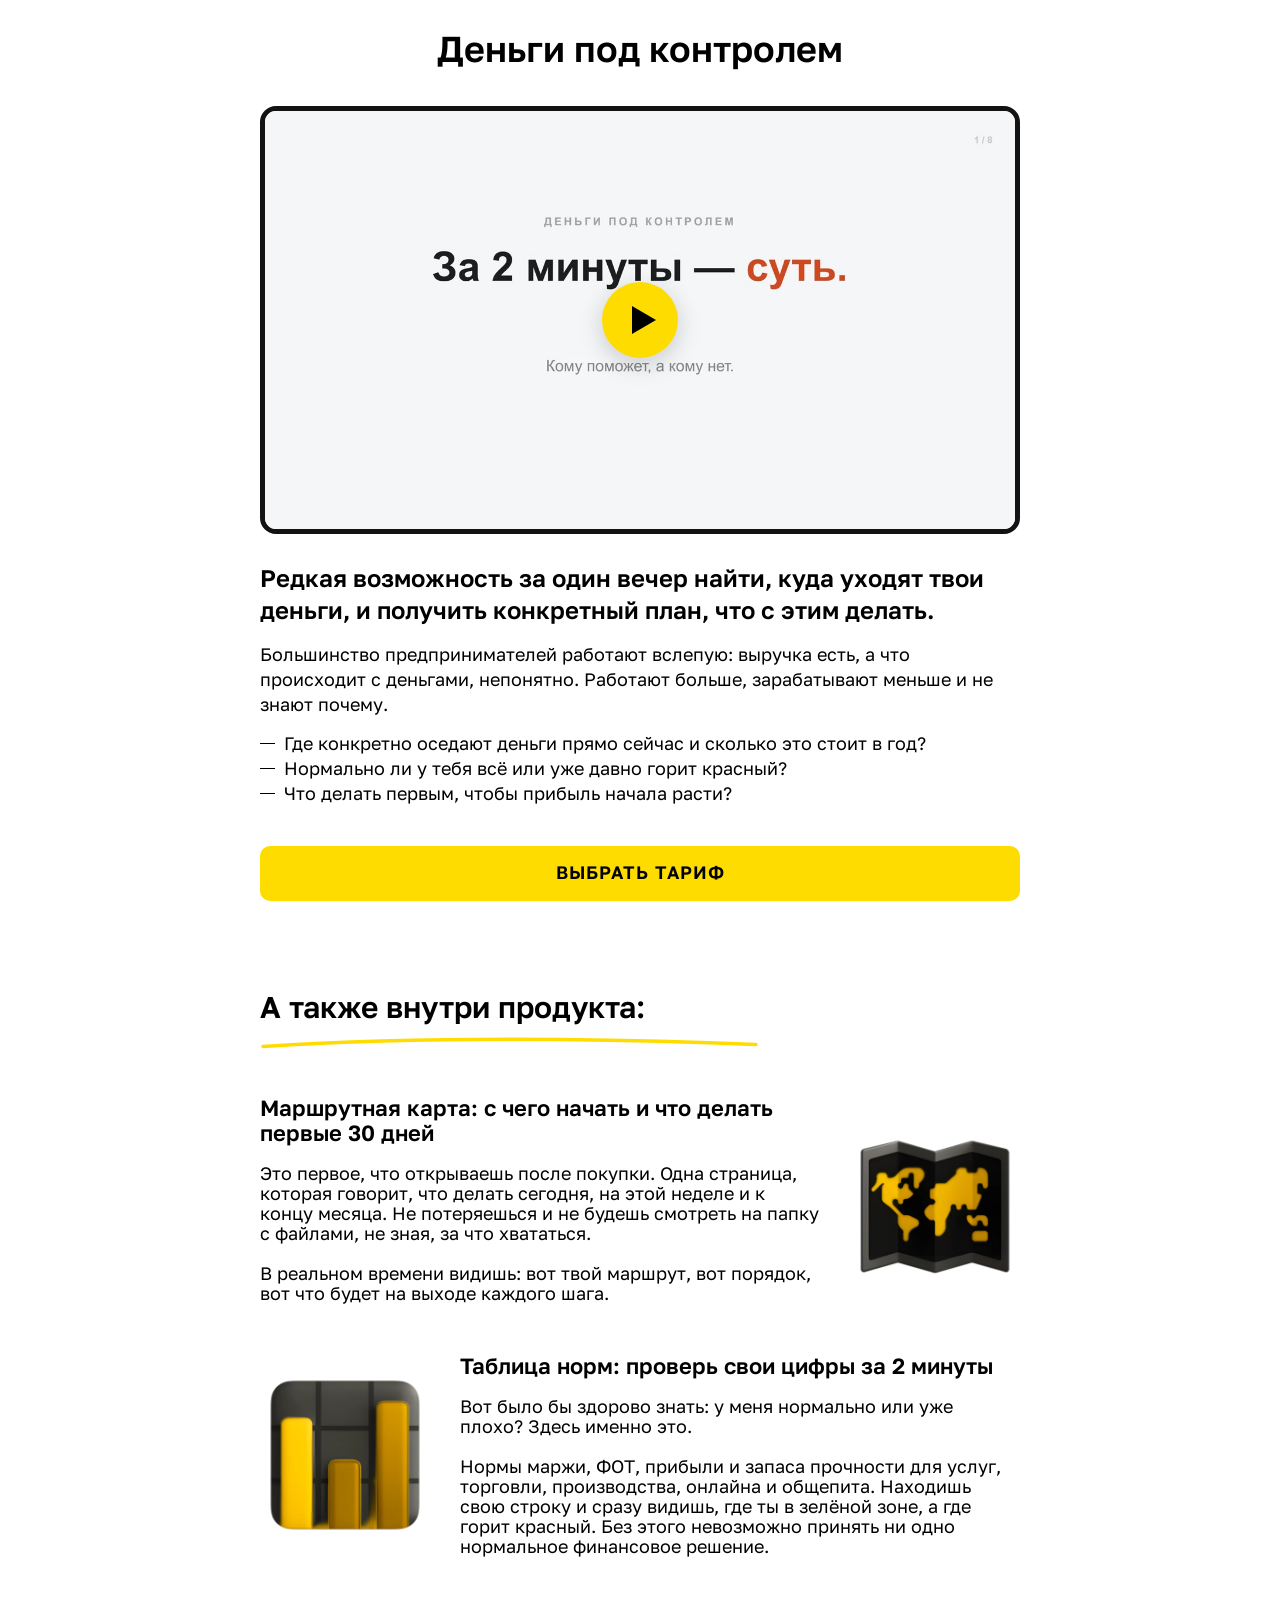
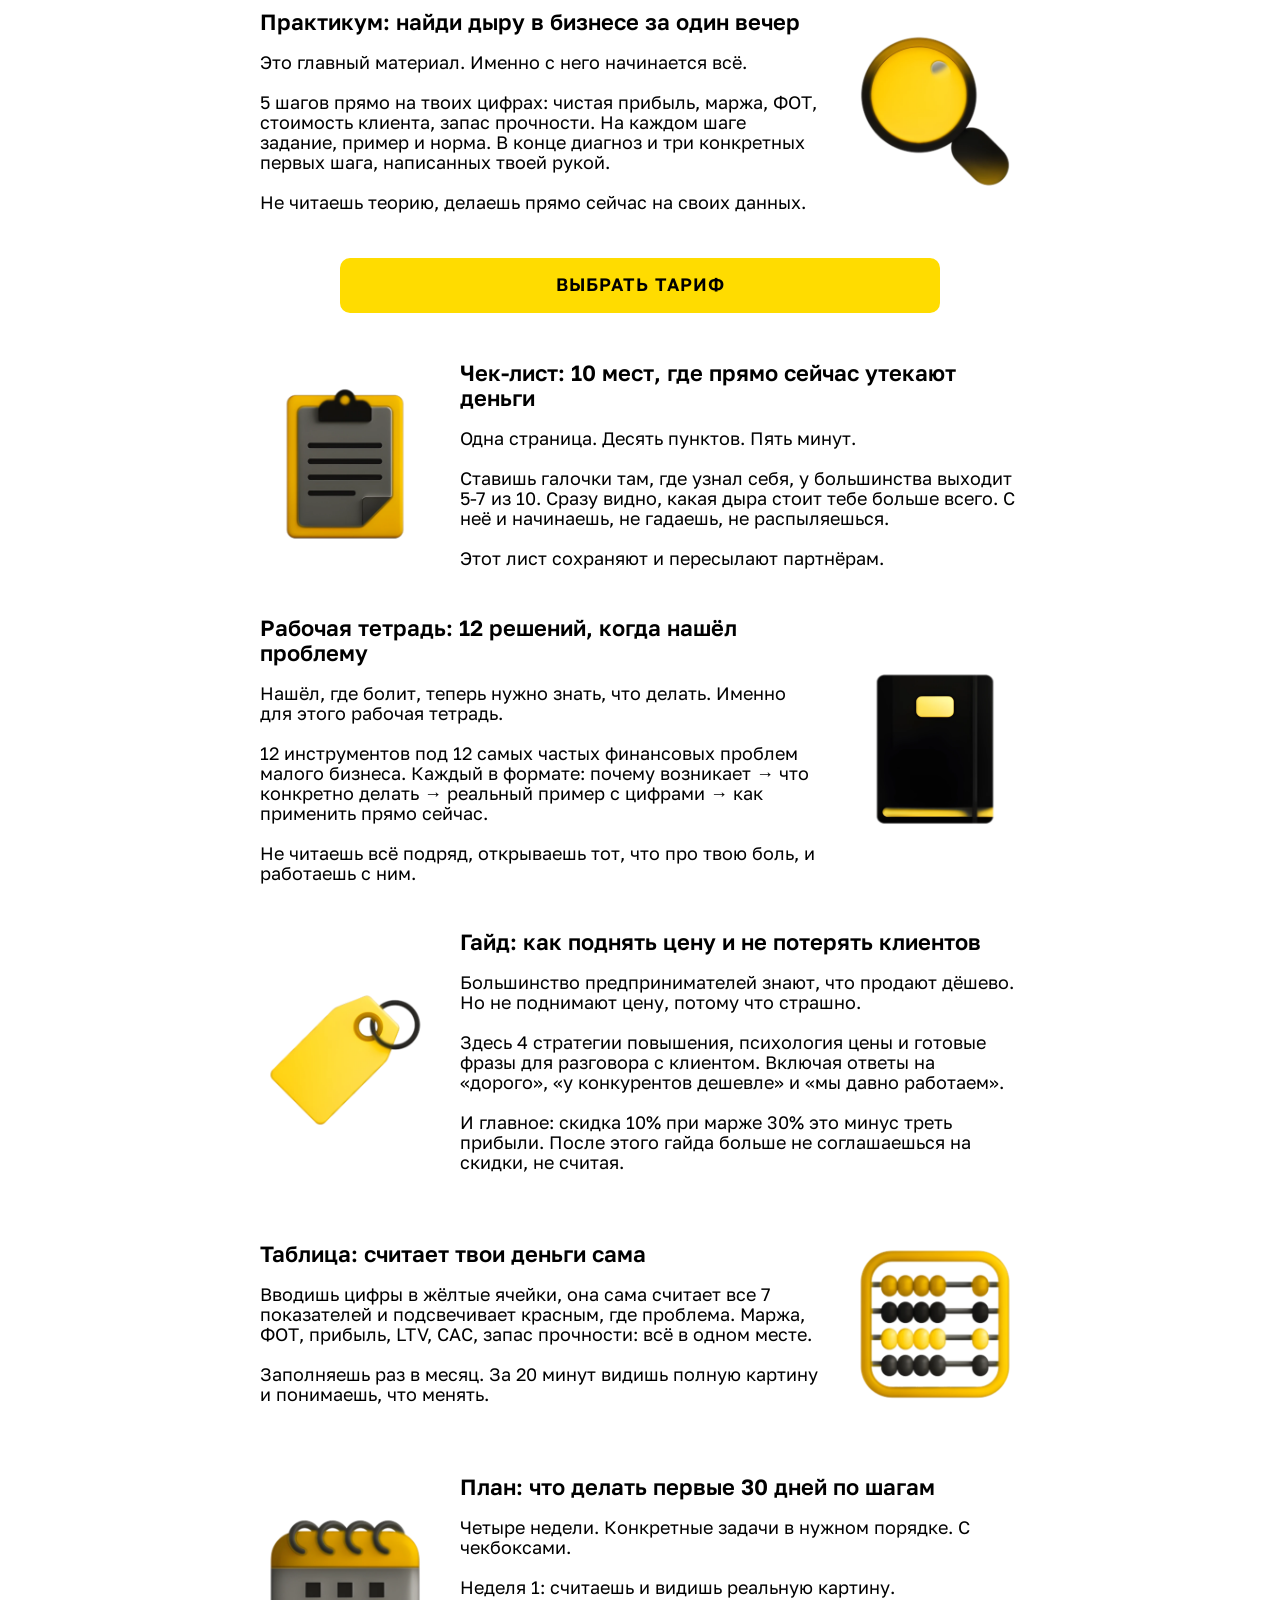
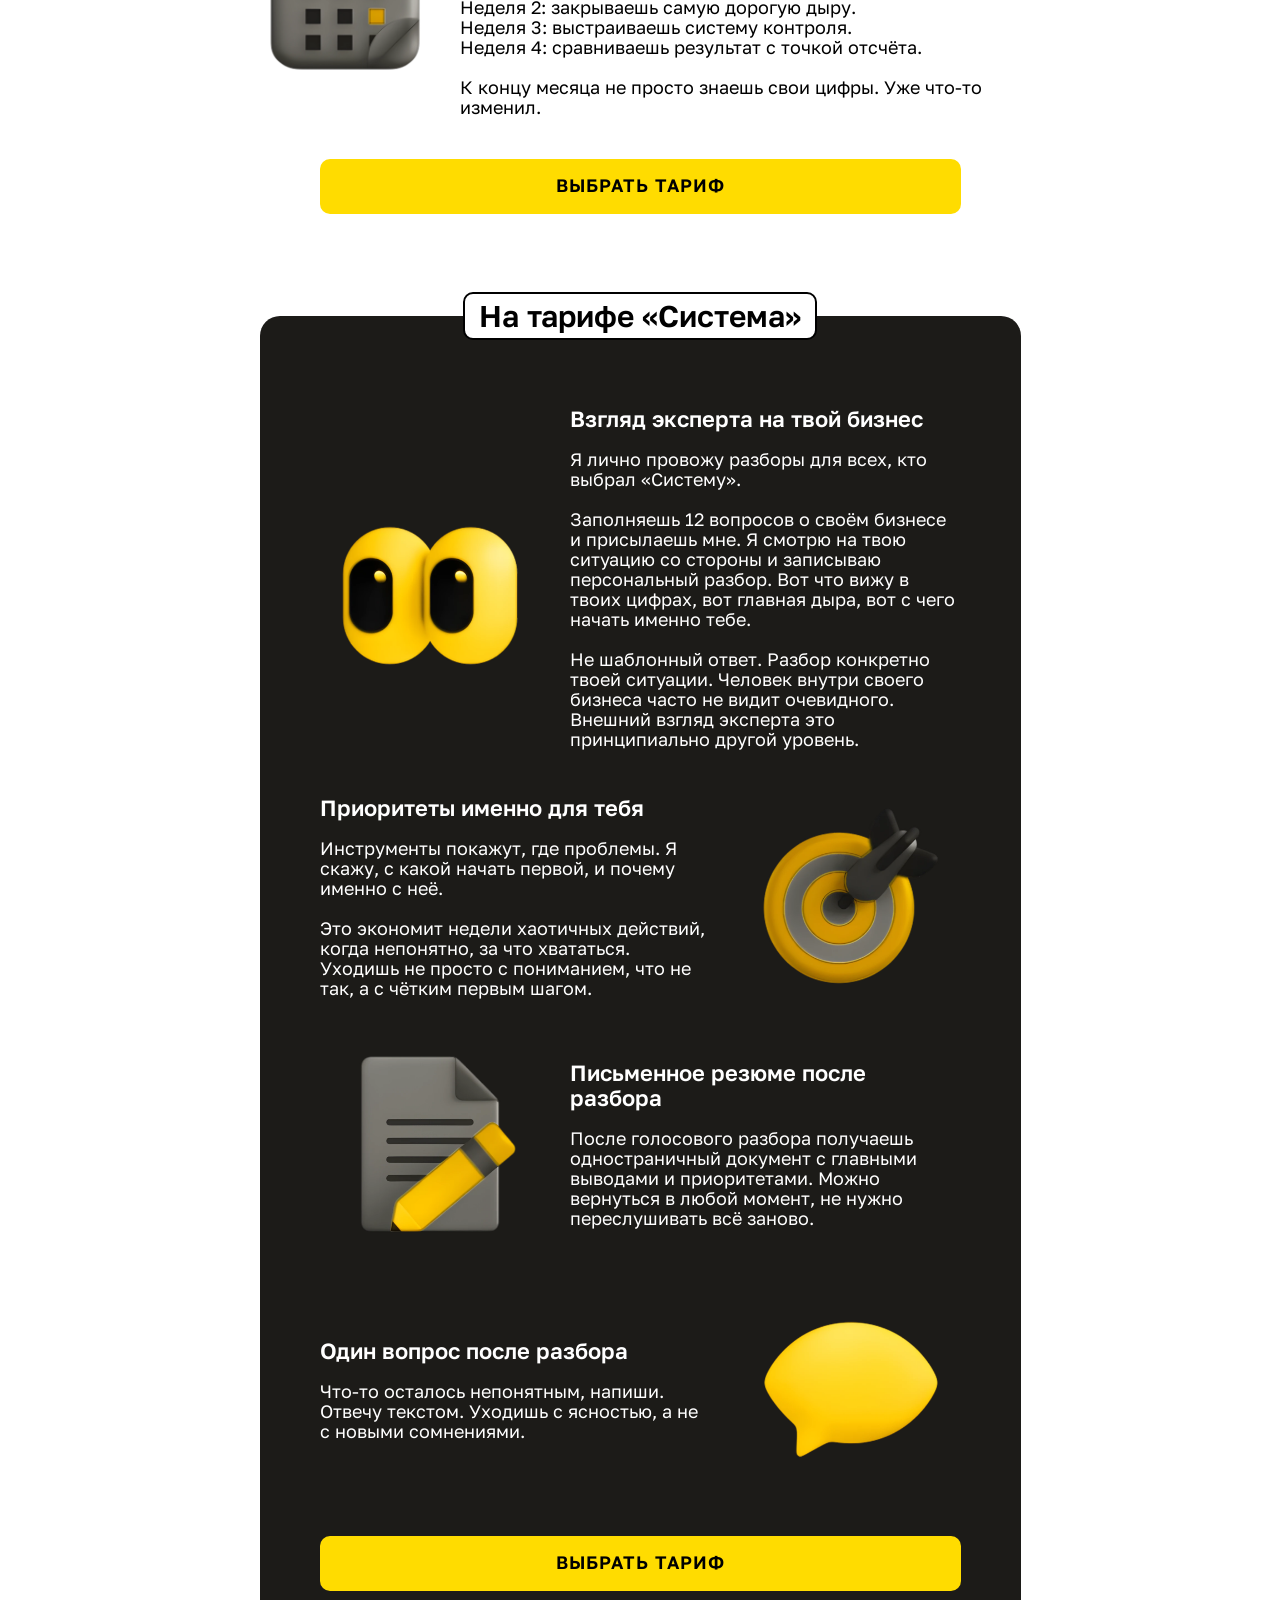
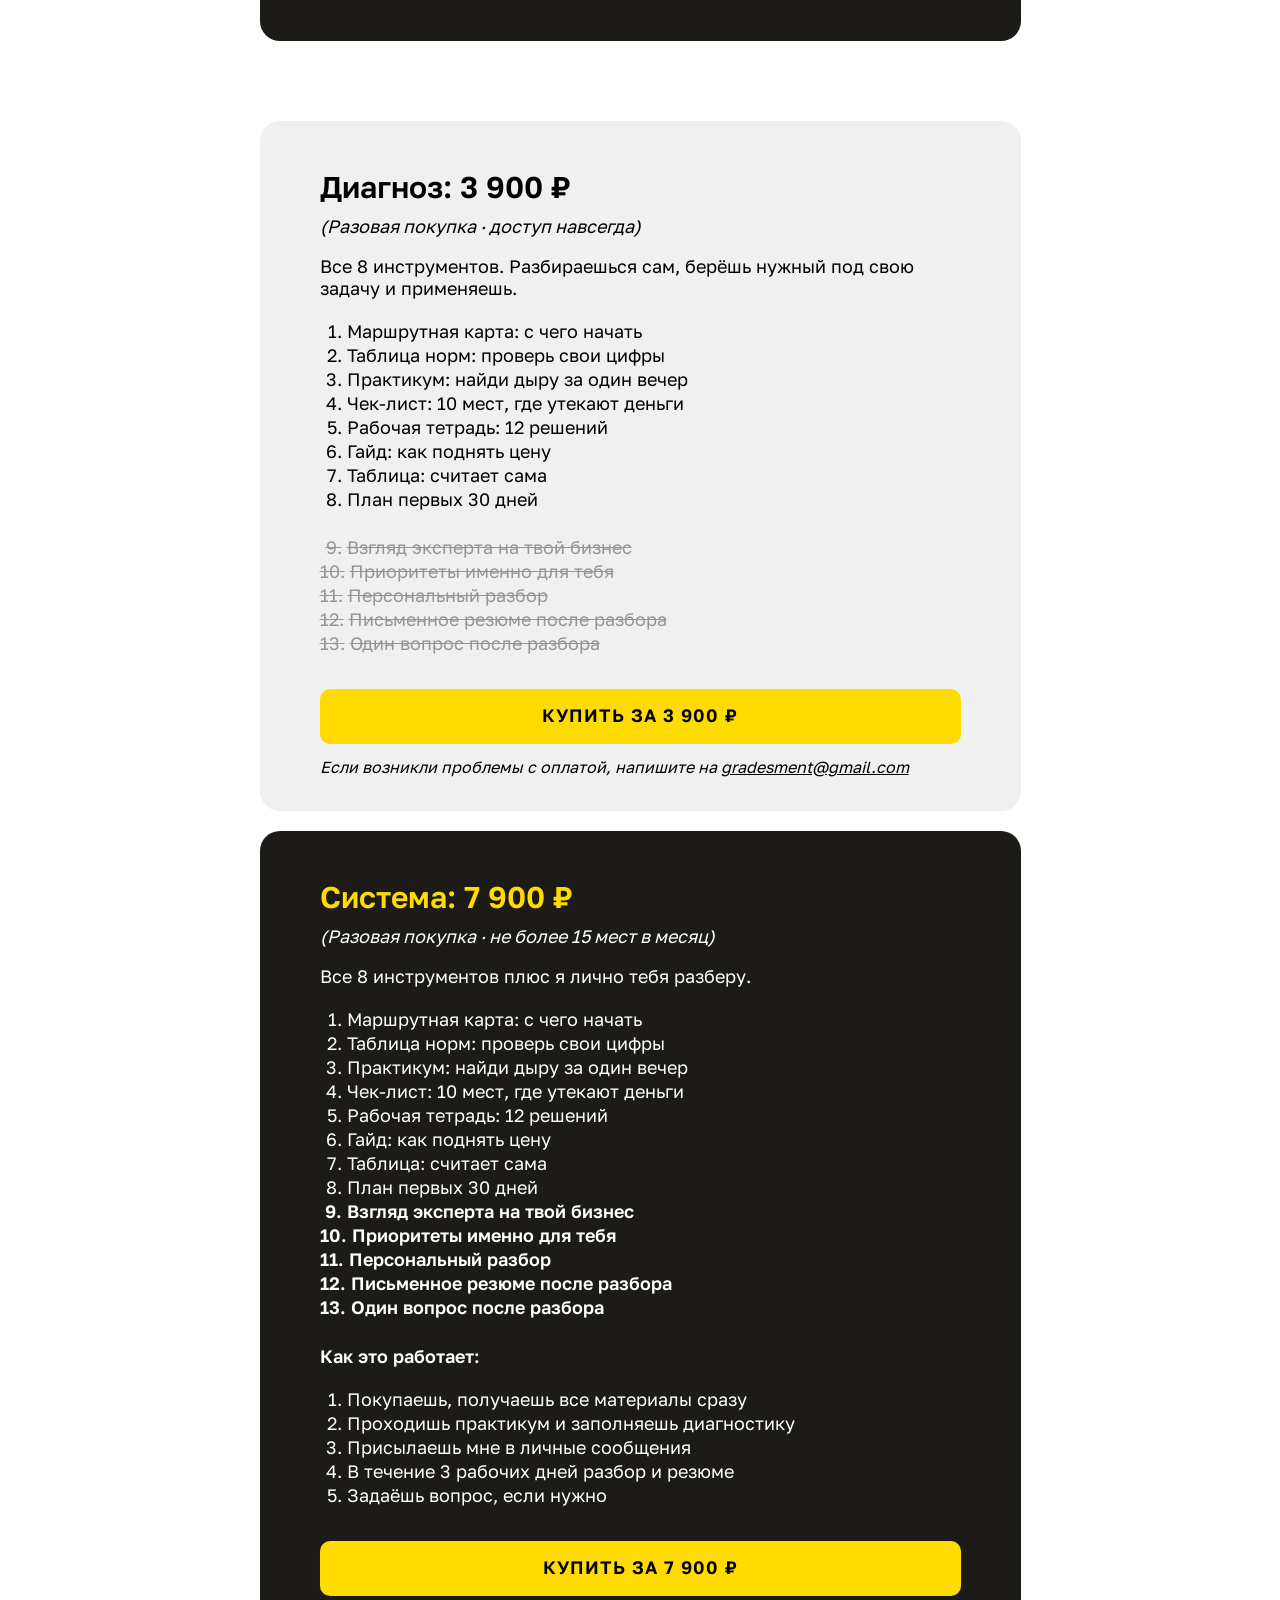
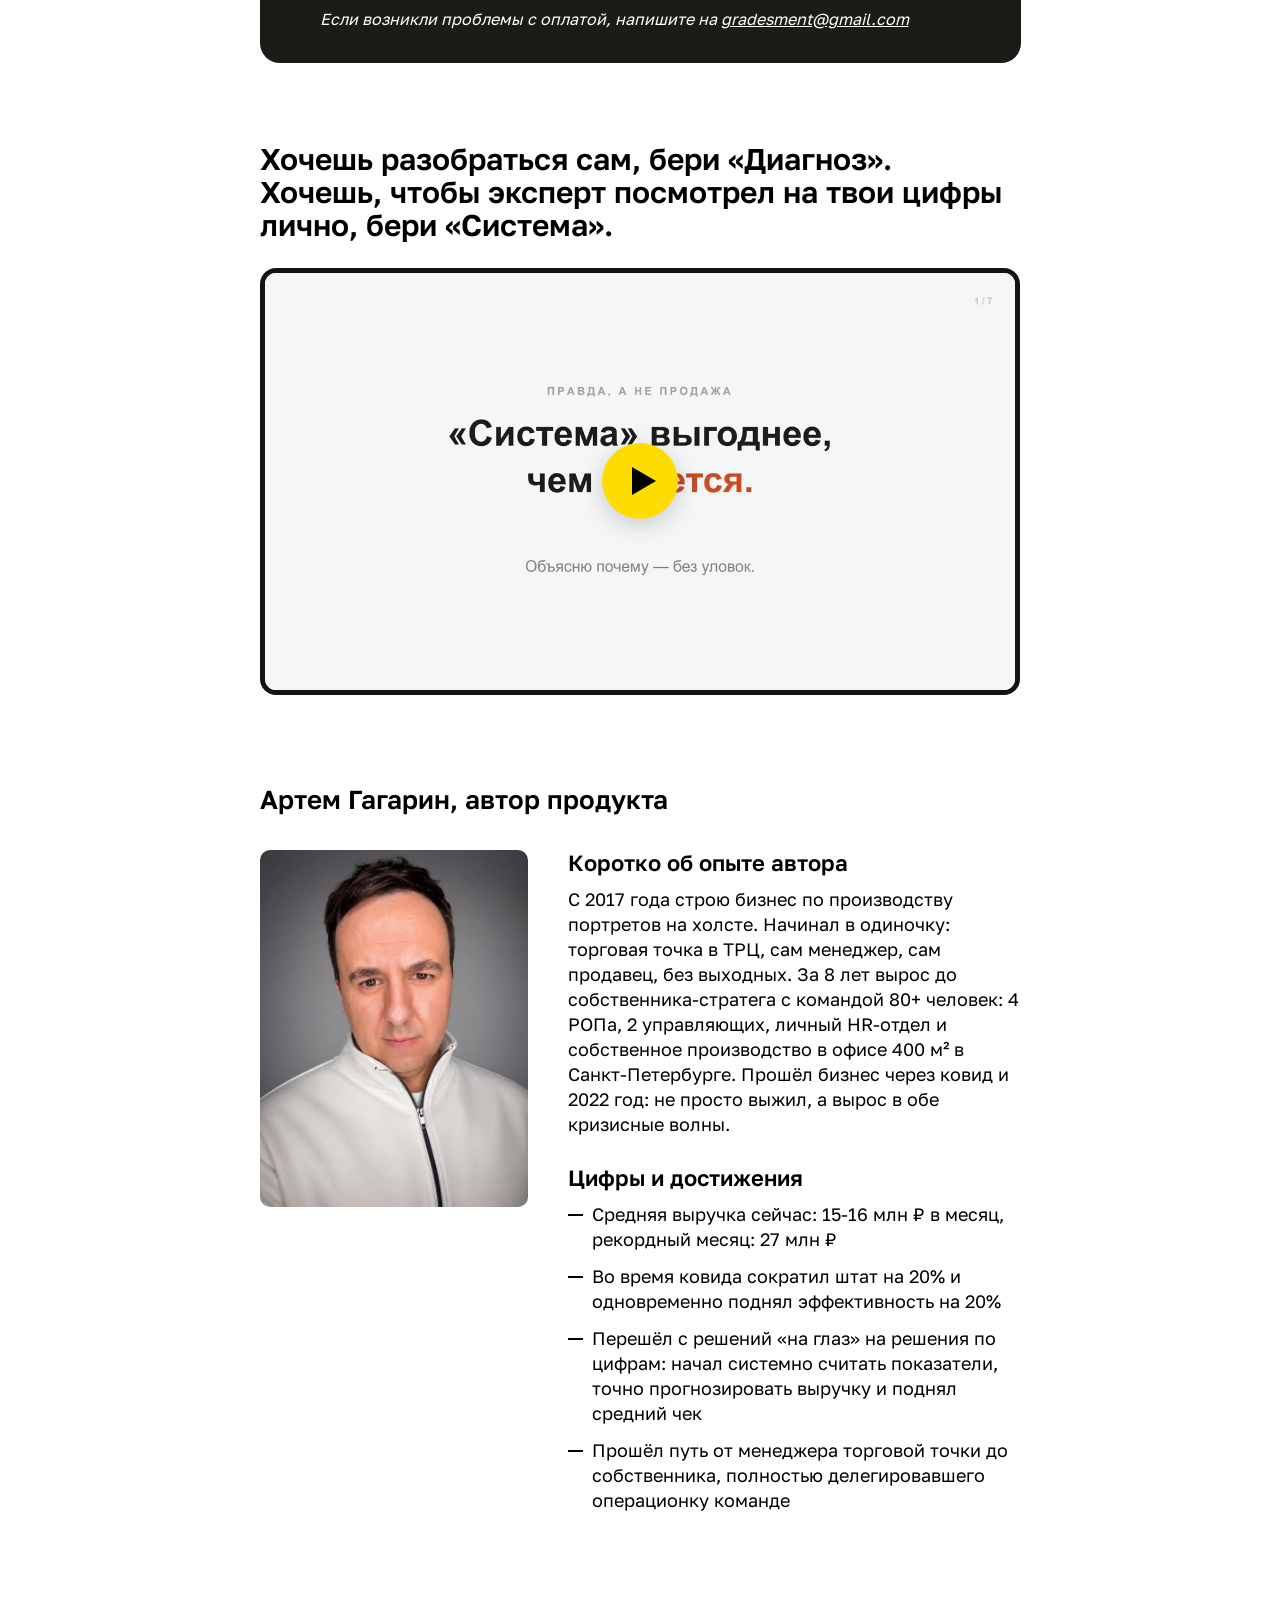
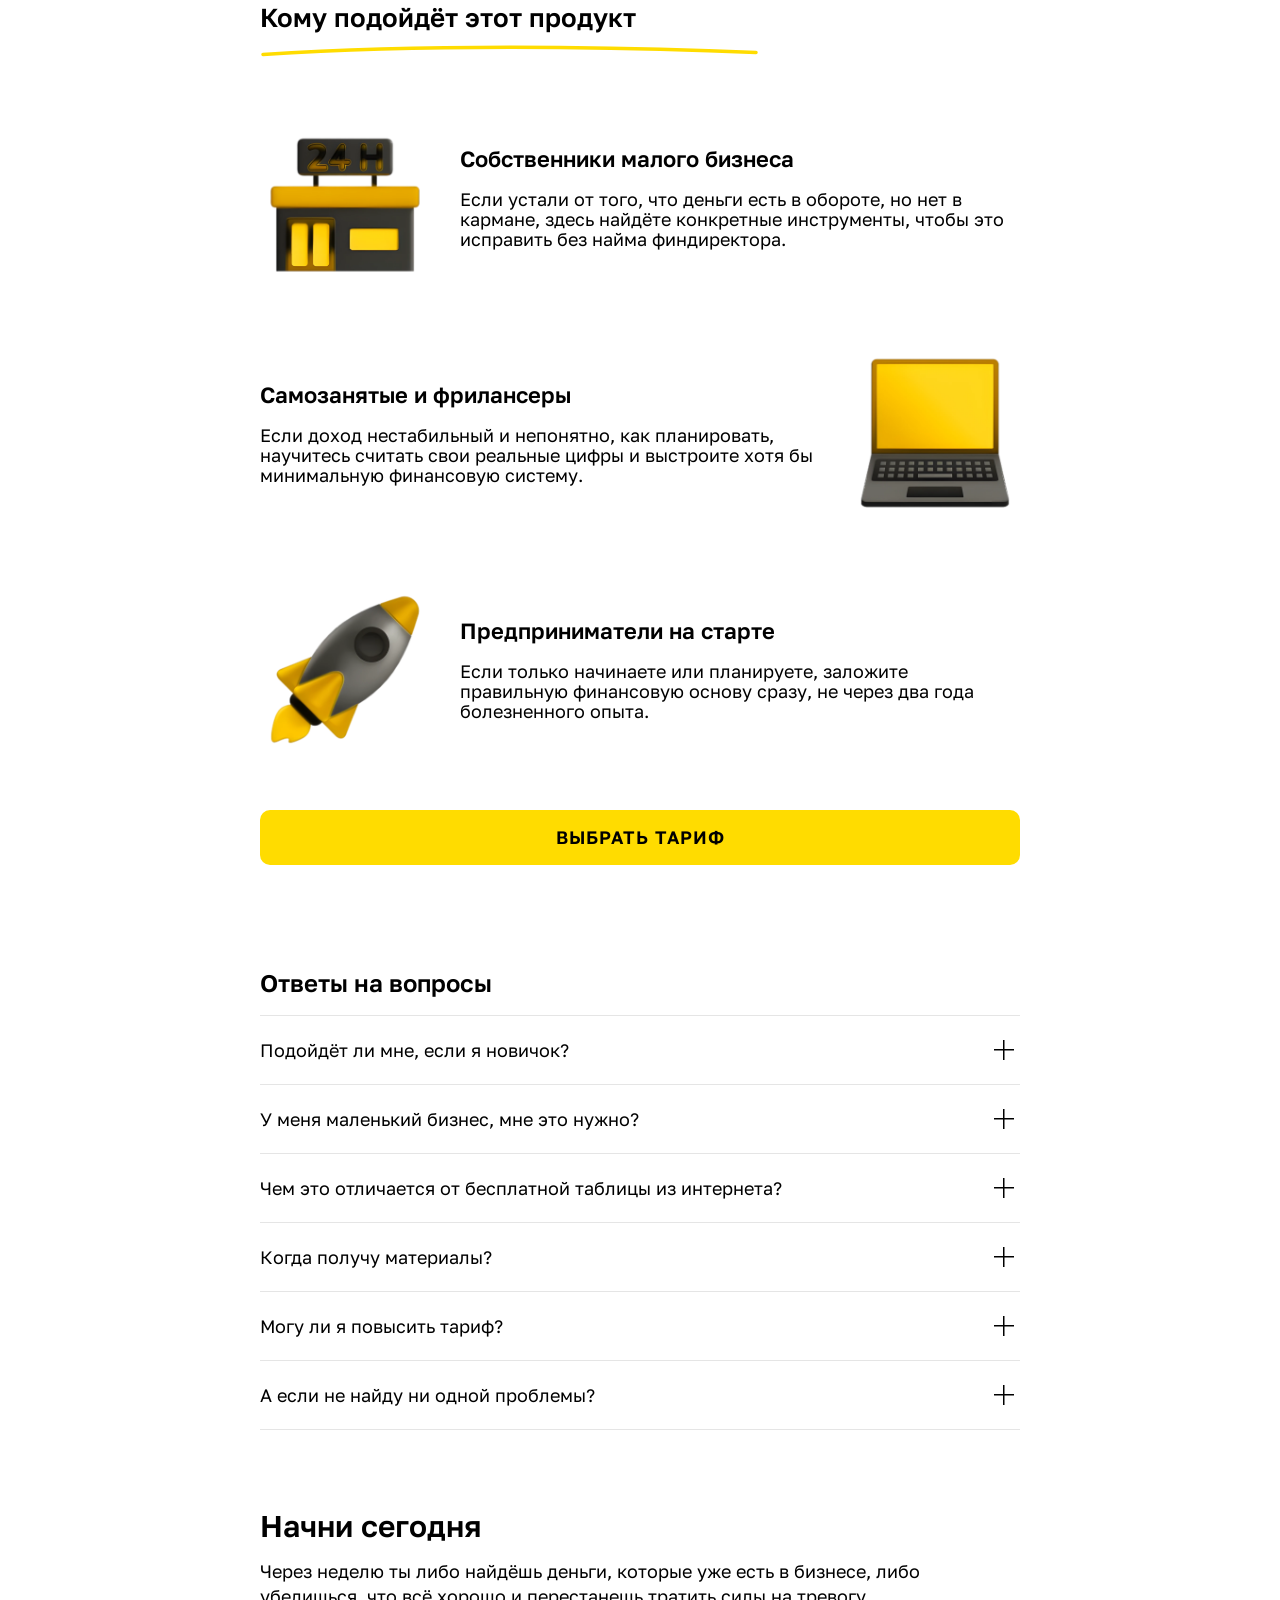
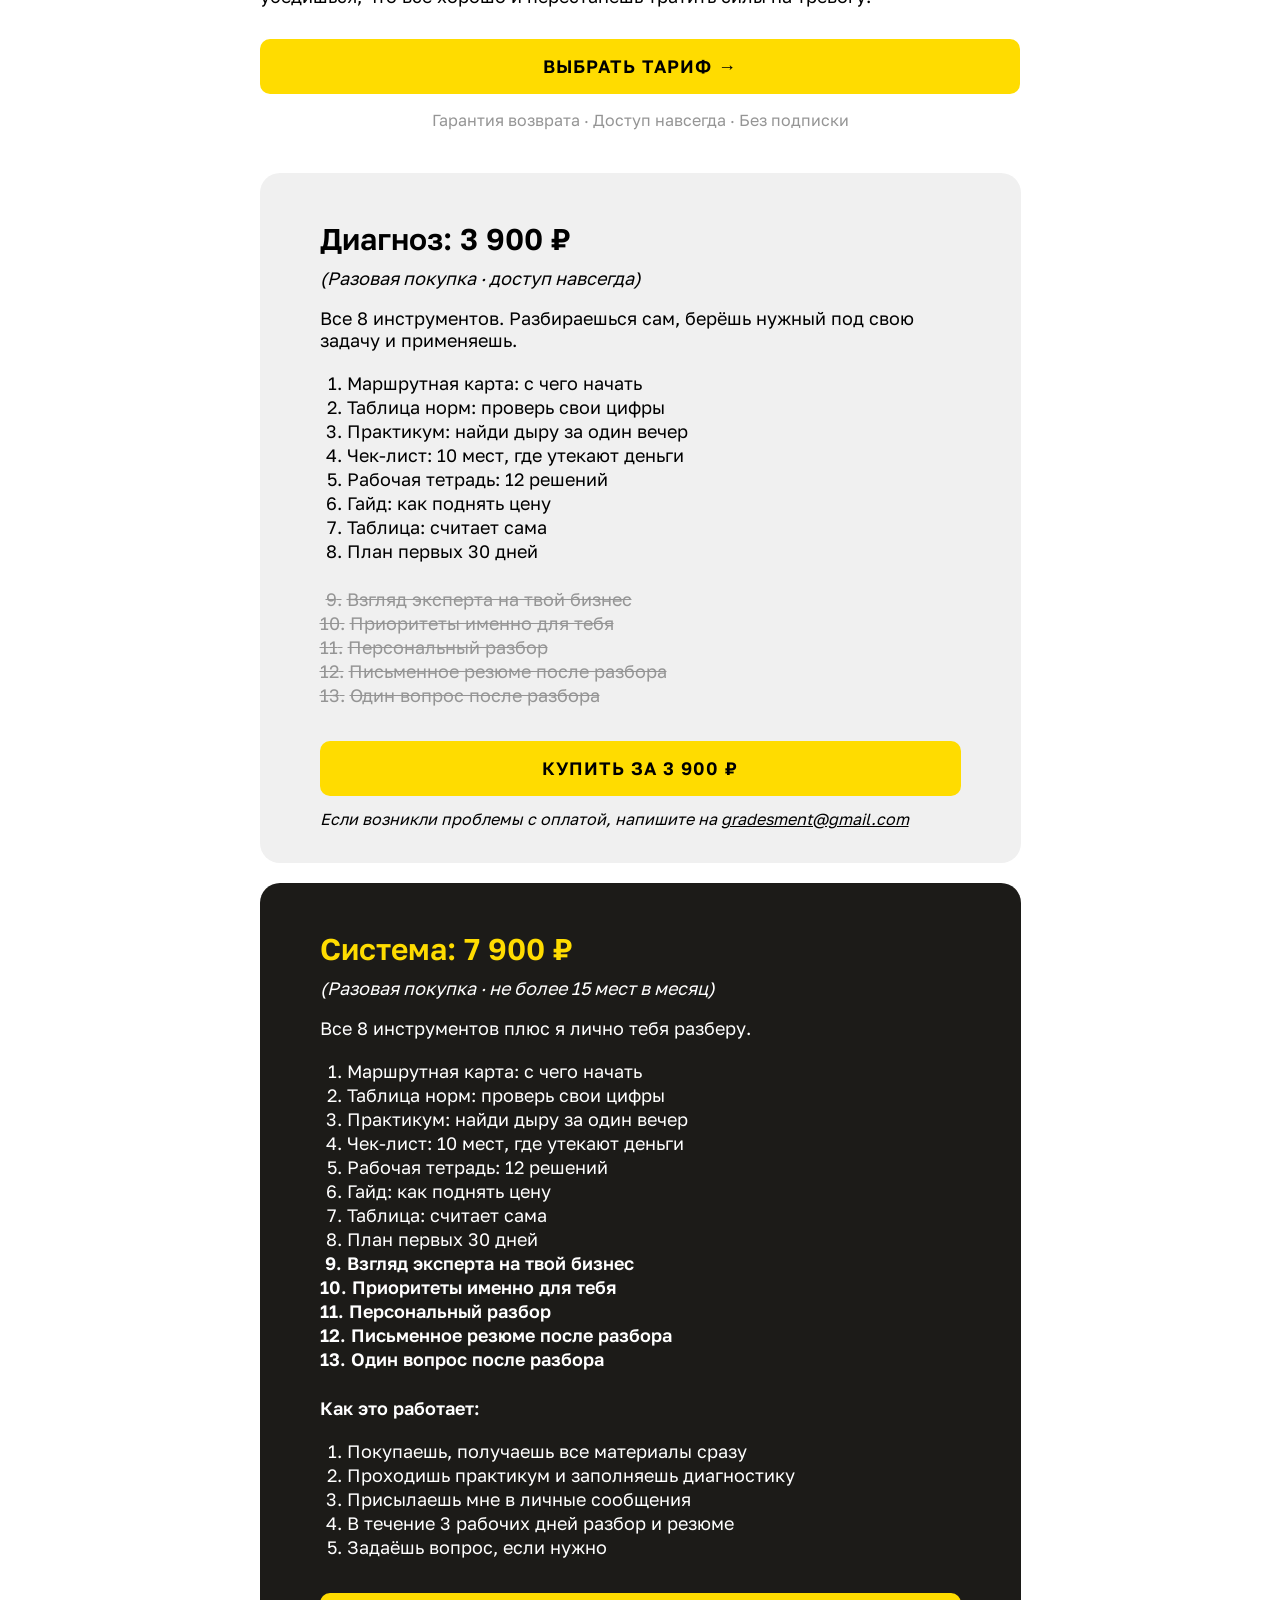
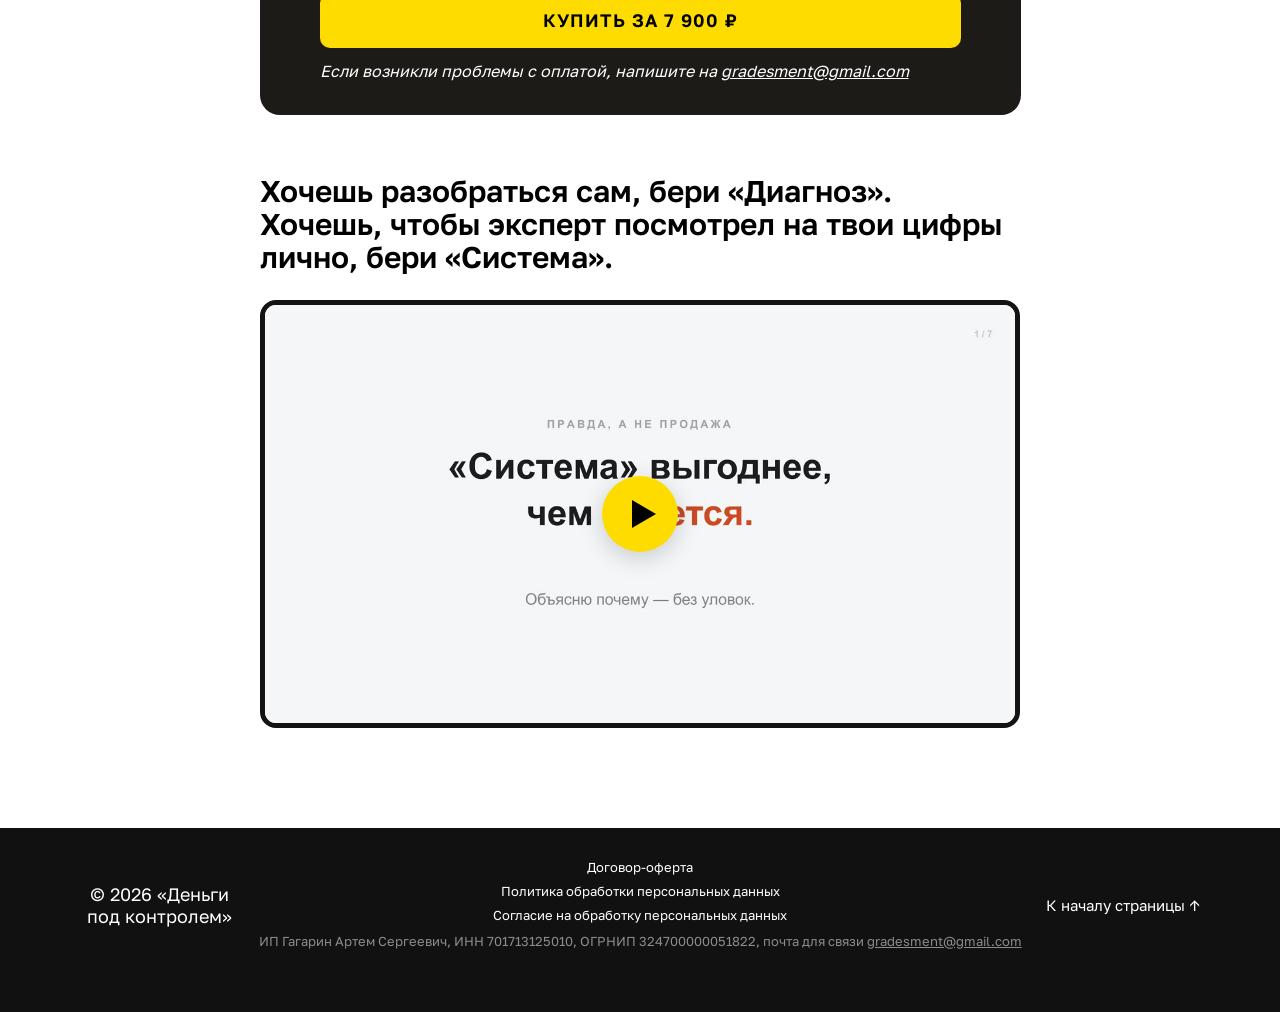
==== commit 0f7aa5c7: "Правки клиента 15.09: видео, автор, реквизиты, иконки 720px, плавные ответы, полужирный шрифт Co-Aut" ====
--- a/index.html
+++ b/index.html
@@ -15,12 +15,12 @@
 <link rel="preload" href="fonts/golos-600-cyrillic.woff2" as="font" type="font/woff2" crossorigin>
 <style>
 @font-face { font-family: 'Golos Text'; font-style: normal; font-weight: 400; font-display: swap; src: url(fonts/golos-400-cyrillic-ext.woff2) format('woff2'); unicode-range: U+0460-052F, U+1C80-1C8A, U+20B4, U+2DE0-2DFF, U+A640-A69F, U+FE2E-FE2F; }
+@font-face { font-family: 'Golos Text'; font-style: normal; font-weight: 600; font-display: swap; src: url(fonts/golos-600-cyrillic-ext.woff2) format('woff2'); unicode-range: U+0460-052F, U+1C80-1C8A, U+20B4, U+2DE0-2DFF, U+A640-A69F, U+FE2E-FE2F; }
 @font-face { font-family: 'Golos Text'; font-style: normal; font-weight: 400; font-display: swap; src: url(fonts/golos-400-cyrillic.woff2) format('woff2'); unicode-range: U+0301, U+0400-045F, U+0490-0491, U+04B0-04B1, U+2116; }
+@font-face { font-family: 'Golos Text'; font-style: normal; font-weight: 600; font-display: swap; src: url(fonts/golos-600-cyrillic.woff2) format('woff2'); unicode-range: U+0301, U+0400-045F, U+0490-0491, U+04B0-04B1, U+2116; }
 @font-face { font-family: 'Golos Text'; font-style: normal; font-weight: 400; font-display: swap; src: url(fonts/golos-400-latin-ext.woff2) format('woff2'); unicode-range: U+0100-02BA, U+02BD-02C5, U+02C7-02CC, U+02CE-02D7, U+02DD-02FF, U+0304, U+0308, U+0329, U+1D00-1DBF, U+1E00-1E9F, U+1EF2-1EFF, U+2020, U+20A0-20AB, U+20AD-20C0, U+2113, U+2C60-2C7F, U+A720-A7FF; }
+@font-face { font-family: 'Golos Text'; font-style: normal; font-weight: 600; font-display: swap; src: url(fonts/golos-600-latin-ext.woff2) format('woff2'); unicode-range: U+0100-02BA, U+02BD-02C5, U+02C7-02CC, U+02CE-02D7, U+02DD-02FF, U+0304, U+0308, U+0329, U+1D00-1DBF, U+1E00-1E9F, U+1EF2-1EFF, U+2020, U+20A0-20AB, U+20AD-20C0, U+2113, U+2C60-2C7F, U+A720-A7FF; }
 @font-face { font-family: 'Golos Text'; font-style: normal; font-weight: 400; font-display: swap; src: url(fonts/golos-400-latin.woff2) format('woff2'); unicode-range: U+0000-00FF, U+0131, U+0152-0153, U+02BB-02BC, U+02C6, U+02DA, U+02DC, U+0304, U+0308, U+0329, U+2000-206F, U+20AC, U+2122, U+2191, U+2193, U+2212, U+2215, U+FEFF, U+FFFD; }
-@font-face { font-family: 'Golos Text'; font-style: normal; font-weight: 600; font-display: swap; src: url(fonts/golos-600-cyrillic-ext.woff2) format('woff2'); unicode-range: U+0460-052F, U+1C80-1C8A, U+20B4, U+2DE0-2DFF, U+A640-A69F, U+FE2E-FE2F; }
-@font-face { font-family: 'Golos Text'; font-style: normal; font-weight: 600; font-display: swap; src: url(fonts/golos-600-cyrillic.woff2) format('woff2'); unicode-range: U+0301, U+0400-045F, U+0490-0491, U+04B0-04B1, U+2116; }
-@font-face { font-family: 'Golos Text'; font-style: normal; font-weight: 600; font-display: swap; src: url(fonts/golos-600-latin-ext.woff2) format('woff2'); unicode-range: U+0100-02BA, U+02BD-02C5, U+02C7-02CC, U+02CE-02D7, U+02DD-02FF, U+0304, U+0308, U+0329, U+1D00-1DBF, U+1E00-1E9F, U+1EF2-1EFF, U+2020, U+20A0-20AB, U+20AD-20C0, U+2113, U+2C60-2C7F, U+A720-A7FF; }
 @font-face { font-family: 'Golos Text'; font-style: normal; font-weight: 600; font-display: swap; src: url(fonts/golos-600-latin.woff2) format('woff2'); unicode-range: U+0000-00FF, U+0131, U+0152-0153, U+02BB-02BC, U+02C6, U+02DA, U+02DC, U+0304, U+0308, U+0329, U+2000-206F, U+20AC, U+2122, U+2191, U+2193, U+2212, U+2215, U+FEFF, U+FFFD; }
 :root{
   --y:#ffdc00;
@@ -48,11 +48,13 @@
 /* первый экран */
 .hero{padding-top:29px;padding-bottom:40px}
 .hero h1{font-size:36px;line-height:40px;text-align:center}
-.video{position:relative;margin-top:37px;aspect-ratio:763/440;background:#000;border:5px solid #131313;border-radius:16px;overflow:hidden}
-.video.wide{aspect-ratio:760/420}
-.video .play{position:absolute;left:50%;top:50%;width:64px;height:64px;margin:-32px 0 0 -32px;border-radius:50%;background:rgba(255,220,0,.92)}
-.video .play:after{content:"";position:absolute;left:25px;top:19px;border-left:20px solid #fff;border-top:13px solid transparent;border-bottom:13px solid transparent}
-.video .cap{position:absolute;left:0;right:0;bottom:18px;text-align:center;color:#8c8c8c;font-size:14px}
+.video{position:relative;margin-top:37px;aspect-ratio:16/9;background:#000;border:5px solid #131313;border-radius:16px;overflow:hidden}
+.video video{display:block;width:100%;height:100%;object-fit:cover;background:#000}
+.video .play{position:absolute;inset:0;width:100%;height:100%;padding:0;border:0;background:transparent;cursor:pointer}
+.video .play:before{content:"";position:absolute;left:50%;top:50%;width:76px;height:76px;margin:-38px 0 0 -38px;border-radius:50%;background:var(--y);box-shadow:0 6px 24px rgba(0,0,0,.18);transition:transform .2s ease}
+.video .play:after{content:"";position:absolute;left:50%;top:50%;margin:-14px 0 0 -8px;border-left:24px solid #000;border-top:14px solid transparent;border-bottom:14px solid transparent}
+.video .play:hover:before{transform:scale(1.07)}
+.video .play:focus-visible{outline:3px solid var(--y);outline-offset:-6px}
 .hero .lead{margin-top:28px;font-size:24px;line-height:32px;font-weight:600}
 .hero .sub{margin-top:16px;font-size:18px;line-height:25px}
 .dash{list-style:none;margin:14px 0 0;padding:0;font-size:18px;line-height:25px}
@@ -112,9 +114,12 @@
 
 /* автор */
 .author .row{margin-top:36px;display:grid;grid-template-columns:268px minmax(0,1fr);column-gap:40px;align-items:start}
-.author .ph{width:268px;height:268px;border-radius:10px;background:var(--y);display:flex;flex-direction:column;align-items:center;justify-content:center;gap:10px;font-size:15px;text-align:center;padding:20px}
-.author .dash{margin-top:0}
-.author .dash li+li{margin-top:20px}
+.author .ph{width:268px;height:auto;aspect-ratio:3/4;object-fit:cover;border-radius:10px;background:#e9e9e9}
+.author h3{font-size:22px;line-height:25px;margin-bottom:12px}
+.author h3+p,.author h3+.dash{margin-top:0}
+.author p{font-size:18px;line-height:25px}
+.author p+h3{margin-top:28px}
+.author .dash li+li{margin-top:12px}
 
 /* кому подойдёт */
 .who .zi img{width:190px;height:190px}
@@ -127,8 +132,8 @@
 .faq h2+details{border-top:1px solid var(--line)}
 .faq summary{list-style:none;cursor:pointer;position:relative;padding:22px 56px 22px 0;font-size:18px;line-height:24px}
 .faq summary::-webkit-details-marker{display:none}
-.faq summary:after{content:"";position:absolute;right:6px;top:50%;width:20px;height:20px;margin-top:-10px;background:linear-gradient(#000,#000) center/20px 1.5px no-repeat,linear-gradient(#000,#000) center/1.5px 20px no-repeat;transition:transform .2s ease}
-.faq details[open] summary:after{transform:rotate(45deg)}
+.faq summary:after{content:"";position:absolute;right:6px;top:50%;width:20px;height:20px;margin-top:-10px;background:linear-gradient(#000,#000) center/20px 1.5px no-repeat,linear-gradient(#000,#000) center/1.5px 20px no-repeat;transition:transform .35s cubic-bezier(.4,0,.2,1)}
+.faq details[open]:not(.closing) summary:after{transform:rotate(45deg)}
 .faq details p{padding:0 56px 22px 0;font-size:18px;line-height:25px}
 
 /* финал */
@@ -173,15 +178,18 @@
 @media(max-width:640px){
   .zi,.zi.rev,.dark .zi,.dark .zi.rev{grid-template-columns:minmax(0,1fr);grid-template-areas:"i" "t";row-gap:26px}
   .author .row{grid-template-columns:minmax(0,1fr);row-gap:28px}
-  .author .ph{width:100%;height:auto;aspect-ratio:1/1;max-width:320px}
+  .author .ph{width:100%;max-width:320px}
 }
 @media(max-width:480px){
   .col{padding-inline:max(20px,calc(50vw - 150px))}
   .hero{padding-top:20px}
   .hero h1{font-size:26px;line-height:31px}
   .video{margin-top:12px;border-width:3px;border-radius:12px}
+  .video .play:before{width:60px;height:60px;margin:-30px 0 0 -30px}
+  .video .play:after{margin:-11px 0 0 -6px;border-left-width:19px;border-top-width:11px;border-bottom-width:11px}
   .hero .lead{margin-top:24px;font-size:20px;line-height:24px}
-  .hero .sub,.dash{font-size:16px;line-height:22px}
+  .hero .sub,.dash,.author p{font-size:16px;line-height:22px}
+  .author h3{font-size:20px;line-height:24px}
   .btn{height:69px;font-size:18px}
   .h2,.h2.sm{font-size:30px;line-height:36px}
   .uline{width:319px;height:10px;margin-top:8px}
@@ -203,7 +211,10 @@
   .list{font-size:16px;line-height:22px}
   .price .note{font-size:13px;line-height:16px}
   .why .t{font-size:24px;line-height:29px}
-  footer .links a{font-size:14px;line-height:19px;margin-bottom:8px}
+  footer .links a{font-size:14px;line-height:19px;margin-bottom:0;padding:4px 0}
+  footer .req{line-height:24px}
+  footer .req a{display:inline-block;padding:4px 0;line-height:16px}
+  footer .up{display:inline-block;padding:4px 0}
   footer .fgrid{grid-template-columns:1fr;padding-inline:20px;gap:22px}
   footer .copy,footer .up{justify-self:center}
   footer .copy{order:2}
@@ -217,13 +228,17 @@
   .overlay{padding:12px}
   .modal{padding:26px 20px;max-height:calc(100dvh - 24px)}
 }
+@media(max-width:360px){
+  .video .play:before{width:46px;height:46px;margin:-23px 0 0 -23px}
+  .video .play:after{margin:-8px 0 0 -4px;border-left-width:14px;border-top-width:8px;border-bottom-width:8px}
+}
 </style>
 </head>
 <body id="top">
 
 <section class="hero col">
   <h1>Деньги под контролем</h1>
-  <div class="video" data-video="hero"><span class="play" aria-hidden="true"></span><span class="cap">Здесь будет видео</span></div>
+  <div class="video"><video playsinline preload="metadata" poster="video/hero.jpg"><source src="video/hero.mp4" type="video/mp4"></video><button class="play" type="button" aria-label="Смотреть видео"></button></div>
   <p class="lead">Редкая возможность за один вечер найти, куда уходят твои деньги, и получить конкретный план, что с этим делать.</p>
   <p class="sub">Большинство предпринимателей работают вслепую: выручка есть, а что происходит с деньгами, непонятно. Работают больше, зарабатывают меньше и не знают почему.</p>
   <ul class="dash">
@@ -244,7 +259,7 @@
         <p>Это первое, что открываешь после покупки. Одна страница, которая говорит, что делать сегодня, на этой неделе и к концу месяца. Не потеряешься и не будешь смотреть на папку с файлами, не зная, за что хвататься.</p>
         <p>В реальном времени видишь: вот твой маршрут, вот порядок, вот что будет на выходе каждого шага.</p>
       </div>
-      <img src="img/map.webp" alt="" width="240" height="240" loading="lazy">
+      <img src="img/map.webp" alt="" width="720" height="720" loading="lazy">
     </div>
     <div class="zi rev">
       <div class="zt">
@@ -252,7 +267,7 @@
         <p>Вот было бы здорово знать: у меня нормально или уже плохо? Здесь именно это.</p>
         <p>Нормы маржи, ФОТ, прибыли и запаса прочности для услуг, торговли, производства, онлайна и общепита. Находишь свою строку и сразу видишь, где ты в зелёной зоне, а где горит красный. Без этого невозможно принять ни одно нормальное финансовое решение.</p>
       </div>
-      <img src="img/chart.webp" alt="" width="240" height="240" loading="lazy">
+      <img src="img/chart.webp" alt="" width="720" height="720" loading="lazy">
     </div>
     <div class="zi">
       <div class="zt">
@@ -261,7 +276,7 @@
         <p>5 шагов прямо на твоих цифрах: чистая прибыль, маржа, ФОТ, стоимость клиента, запас прочности. На каждом шаге задание, пример и норма. В конце диагноз и три конкретных первых шага, написанных твоей рукой.</p>
         <p>Не читаешь теорию, делаешь прямо сейчас на своих данных.</p>
       </div>
-      <img src="img/search.webp" alt="" width="240" height="240" loading="lazy">
+      <img src="img/search.webp" alt="" width="720" height="720" loading="lazy">
     </div>
     <a class="btn btn-mid" href="#tarify">Выбрать тариф</a>
     <div class="zi rev">
@@ -271,7 +286,7 @@
         <p>Ставишь галочки там, где узнал себя, у большинства выходит 5-7 из 10. Сразу видно, какая дыра стоит тебе больше всего. С неё и начинаешь, не гадаешь, не распыляешься.</p>
         <p>Этот лист сохраняют и пересылают партнёрам.</p>
       </div>
-      <img src="img/checklist.webp" alt="" width="240" height="240" loading="lazy">
+      <img src="img/checklist.webp" alt="" width="720" height="720" loading="lazy">
     </div>
     <div class="zi">
       <div class="zt">
@@ -280,7 +295,7 @@
         <p>12 инструментов под 12 самых частых финансовых проблем малого бизнеса. Каждый в формате: почему возникает → что конкретно делать → реальный пример с цифрами → как применить прямо сейчас.</p>
         <p>Не читаешь всё подряд, открываешь тот, что про твою боль, и работаешь с ним.</p>
       </div>
-      <img src="img/notebook.webp" alt="" width="240" height="240" loading="lazy">
+      <img src="img/notebook.webp" alt="" width="720" height="720" loading="lazy">
     </div>
     <div class="zi rev">
       <div class="zt">
@@ -289,7 +304,7 @@
         <p>Здесь 4 стратегии повышения, психология цены и готовые фразы для разговора с клиентом. Включая ответы на «дорого», «у конкурентов дешевле» и «мы давно работаем».</p>
         <p>И главное: скидка 10% при марже 30% это минус треть прибыли. После этого гайда больше не соглашаешься на скидки, не считая.</p>
       </div>
-      <img src="img/price.webp" alt="" width="240" height="240" loading="lazy">
+      <img src="img/price.webp" alt="" width="720" height="720" loading="lazy">
     </div>
     <div class="zi">
       <div class="zt">
@@ -297,7 +312,7 @@
         <p>Вводишь цифры в жёлтые ячейки, она сама считает все 7 показателей и подсвечивает красным, где проблема. Маржа, ФОТ, прибыль, LTV, CAC, запас прочности: всё в одном месте.</p>
         <p>Заполняешь раз в месяц. За 20 минут видишь полную картину и понимаешь, что менять.</p>
       </div>
-      <img src="img/abacus.webp" alt="" width="240" height="240" loading="lazy">
+      <img src="img/abacus.webp" alt="" width="720" height="720" loading="lazy">
     </div>
     <div class="zi rev">
       <div class="zt">
@@ -306,7 +321,7 @@
         <p>Неделя 1: считаешь и видишь реальную картину.<br>Неделя 2: закрываешь самую дорогую дыру.<br>Неделя 3: выстраиваешь систему контроля.<br>Неделя 4: сравниваешь результат с точкой отсчёта.</p>
         <p>К концу месяца не просто знаешь свои цифры. Уже что-то изменил.</p>
       </div>
-      <img src="img/calendar.webp" alt="" width="240" height="240" loading="lazy">
+      <img src="img/calendar.webp" alt="" width="720" height="720" loading="lazy">
     </div>
     <a class="btn btn-mid w2" href="#tarify">Выбрать тариф</a>
   </div>
@@ -323,7 +338,7 @@
           <p>Заполняешь 12 вопросов о своём бизнесе и присылаешь мне. Я смотрю на твою ситуацию со стороны и записываю персональный разбор. Вот что вижу в твоих цифрах, вот главная дыра, вот с чего начать именно тебе.</p>
           <p>Не шаблонный ответ. Разбор конкретно твоей ситуации. Человек внутри своего бизнеса часто не видит очевидного. Внешний взгляд эксперта это принципиально другой уровень.</p>
         </div>
-        <img src="img/eyes.webp" alt="" width="240" height="240" loading="lazy">
+        <img src="img/eyes.webp" alt="" width="720" height="720" loading="lazy">
       </div>
       <div class="zi">
         <div class="zt">
@@ -331,21 +346,21 @@
           <p>Инструменты покажут, где проблемы. Я скажу, с какой начать первой, и почему именно с неё.</p>
           <p>Это экономит недели хаотичных действий, когда непонятно, за что хвататься. Уходишь не просто с пониманием, что не так, а с чётким первым шагом.</p>
         </div>
-        <img src="img/target.webp" alt="" width="240" height="240" loading="lazy">
+        <img src="img/target.webp" alt="" width="720" height="720" loading="lazy">
       </div>
       <div class="zi rev">
         <div class="zt">
           <h3>Письменное резюме после разбора</h3>
           <p>После голосового разбора получаешь одностраничный документ с главными выводами и приоритетами. Можно вернуться в любой момент, не нужно переслушивать всё заново.</p>
         </div>
-        <img src="img/memo.webp" alt="" width="240" height="240" loading="lazy">
+        <img src="img/memo.webp" alt="" width="720" height="720" loading="lazy">
       </div>
       <div class="zi">
         <div class="zt">
           <h3>Один вопрос после разбора</h3>
           <p>Что-то осталось непонятным, напиши. Отвечу текстом. Уходишь с ясностью, а не с новыми сомнениями.</p>
         </div>
-        <img src="img/question.webp" alt="" width="240" height="240" loading="lazy">
+        <img src="img/question.webp" alt="" width="720" height="720" loading="lazy">
       </div>
     </div>
     <a class="btn" href="#tarify">Выбрать тариф</a>
@@ -374,7 +389,7 @@
         <li class="off">Один вопрос после разбора</li>
       </ol>
       <button class="btn" data-order="Диагноз" data-price="3900">Купить за 3 900 ₽</button>
-      <p class="note">Если возникли проблемы с оплатой, напишите на [ПОЧТА]</p>
+      <p class="note">Если возникли проблемы с оплатой, напишите на <a href="mailto:gradesment@gmail.com">gradesment@gmail.com</a></p>
     </div>
     <div class="price dk">
       <h3>Система: 7 900 ₽</h3>
@@ -404,28 +419,31 @@
         <li>Задаёшь вопрос, если нужно</li>
       </ol>
       <button class="btn" data-order="Система" data-price="7900">Купить за 7 900 ₽</button>
-      <p class="note">Если возникли проблемы с оплатой, напишите на [ПОЧТА]</p>
+      <p class="note">Если возникли проблемы с оплатой, напишите на <a href="mailto:gradesment@gmail.com">gradesment@gmail.com</a></p>
     </div>
   </div>
 </section>
 
 <section class="sec col why">
   <p class="t">Хочешь разобраться сам, бери&nbsp;«Диагноз». Хочешь, чтобы эксперт посмотрел на твои цифры лично, бери&nbsp;«Система».</p>
-  <div class="video wide" data-video="sistema"><span class="play" aria-hidden="true"></span><span class="cap">Здесь будет видео</span></div>
+  <div class="video"><video playsinline preload="none" poster="video/vybor.jpg"><source src="video/vybor.mp4" type="video/mp4"></video><button class="play" type="button" aria-label="Смотреть видео"></button></div>
 </section>
 
 <section class="sec col author">
-  <h2 class="h2 sm">[Имя автора], автор продукта</h2>
+  <h2 class="h2 sm">Артем Гагарин, автор продукта</h2>
   <div class="row">
-    <div class="ph">
-      <svg width="56" height="56" viewBox="0 0 24 24" fill="none" stroke="#000" stroke-width="1.5" stroke-linecap="round" aria-hidden="true"><circle cx="12" cy="8" r="4"></circle><path d="M4 21c0-4.4 3.6-8 8-8s8 3.6 8 8"></path></svg>
-      <span>Здесь будет фото автора</span>
-    </div>
-    <ul class="dash">
-      <li>[Коротко об опыте автора]</li>
-      <li>[Цифры и достижения]</li>
-      <li>[Чем автор может быть полезен покупателю]</li>
-    </ul>
+    <img class="ph" src="img/author.jpg" alt="Артем Гагарин" width="600" height="800" loading="lazy">
+    <div class="about">
+      <h3>Коротко об опыте автора</h3>
+      <p>С 2017 года строю бизнес по производству портретов на холсте. Начинал в одиночку: торговая точка в ТРЦ, сам менеджер, сам продавец, без выходных. За 8 лет вырос до собственника-стратега с командой 80+ человек: 4 РОПа, 2 управляющих, личный HR-отдел и собственное производство в офисе 400 м² в Санкт-Петербурге. Прошёл бизнес через ковид и 2022 год: не просто выжил, а вырос в обе кризисные волны.</p>
+      <h3>Цифры и достижения</h3>
+      <ul class="dash">
+        <li>Средняя выручка сейчас: 15-16 млн ₽ в месяц, рекордный месяц: 27 млн ₽</li>
+        <li>Во время ковида сократил штат на 20% и одновременно поднял эффективность на 20%</li>
+        <li>Перешёл с решений «на глаз» на решения по цифрам: начал системно считать показатели, точно прогнозировать выручку и поднял средний чек</li>
+        <li>Прошёл путь от менеджера торговой точки до собственника, полностью делегировавшего операционку команде</li>
+      </ul>
+    </div>
   </div>
 </section>
 
@@ -438,21 +456,21 @@
         <h3>Собственники малого бизнеса</h3>
         <p>Если устали от того, что деньги есть в обороте, но нет в кармане, здесь найдёте конкретные инструменты, чтобы это исправить без найма финдиректора.</p>
       </div>
-      <img src="img/store.webp" alt="" width="240" height="240" loading="lazy">
+      <img src="img/store.webp" alt="" width="720" height="720" loading="lazy">
     </div>
     <div class="zi">
       <div class="zt">
         <h3>Самозанятые и фрилансеры</h3>
         <p>Если доход нестабильный и непонятно, как планировать, научитесь считать свои реальные цифры и выстроите хотя бы минимальную финансовую систему.</p>
       </div>
-      <img src="img/laptop.webp" alt="" width="240" height="240" loading="lazy">
+      <img src="img/laptop.webp" alt="" width="720" height="720" loading="lazy">
     </div>
     <div class="zi rev">
       <div class="zt">
         <h3>Предприниматели на старте</h3>
         <p>Если только начинаете или планируете, заложите правильную финансовую основу сразу, не через два года болезненного опыта.</p>
       </div>
-      <img src="img/rocket.webp" alt="" width="240" height="240" loading="lazy">
+      <img src="img/rocket.webp" alt="" width="720" height="720" loading="lazy">
     </div>
   </div>
   <a class="btn" href="#tarify">Выбрать тариф</a>
@@ -516,7 +534,7 @@
         <li class="off">Один вопрос после разбора</li>
       </ol>
       <button class="btn" data-order="Диагноз" data-price="3900">Купить за 3 900 ₽</button>
-      <p class="note">Если возникли проблемы с оплатой, напишите на [ПОЧТА]</p>
+      <p class="note">Если возникли проблемы с оплатой, напишите на <a href="mailto:gradesment@gmail.com">gradesment@gmail.com</a></p>
     </div>
     <div class="price dk">
       <h3>Система: 7 900 ₽</h3>
@@ -546,13 +564,13 @@
         <li>Задаёшь вопрос, если нужно</li>
       </ol>
       <button class="btn" data-order="Система" data-price="7900">Купить за 7 900 ₽</button>
-      <p class="note">Если возникли проблемы с оплатой, напишите на [ПОЧТА]</p>
+      <p class="note">Если возникли проблемы с оплатой, напишите на <a href="mailto:gradesment@gmail.com">gradesment@gmail.com</a></p>
     </div>
   </div>
 
 <section class="sec col why why2">
   <p class="t">Хочешь разобраться сам, бери&nbsp;«Диагноз». Хочешь, чтобы эксперт посмотрел на твои цифры лично, бери&nbsp;«Система».</p>
-  <div class="video wide" data-video="sistema"><span class="play" aria-hidden="true"></span><span class="cap">Здесь будет видео</span></div>
+  <div class="video"><video playsinline preload="none" poster="video/vybor.jpg"><source src="video/vybor.mp4" type="video/mp4"></video><button class="play" type="button" aria-label="Смотреть видео"></button></div>
 </section>
 
 <footer>
@@ -564,7 +582,7 @@
         <a href="privacy.html">Политика обработки персональных данных</a>
         <a href="consent.html">Согласие на обработку персональных данных</a>
       </div>
-      <div class="req">[ИП ФИО], ИНН [ИНН], ОГРНИП [ОГРНИП], почта для связи [ПОЧТА]</div>
+      <div class="req">ИП Гагарин Артем Сергеевич, ИНН 701713125010, ОГРНИП 324700000051822, почта для связи <a href="mailto:gradesment@gmail.com">gradesment@gmail.com</a></div>
     </div>
     <a class="up" href="#top">К началу страницы ↑</a>
   </div>
@@ -598,6 +616,56 @@
 
 <script>
 window.DEMO=true;
+// Видео: чистая обложка с кнопкой, панель управления после запуска, одно видео за раз
+(function(){
+  var vids=[].slice.call(document.querySelectorAll('.video video'));
+  vids.forEach(function(v){
+    var btn=v.parentNode.querySelector('.play');
+    function start(){
+      btn.hidden=true;
+      v.controls=true;
+      v.focus({preventScroll:true});
+      var pr=v.play();
+      if(pr&&pr.catch)pr.catch(function(){});
+    }
+    btn.addEventListener('click',start);
+    v.addEventListener('play',function(){
+      btn.hidden=true;v.controls=true;
+      vids.forEach(function(o){if(o!==v&&!o.paused)o.pause();});
+    });
+  });
+})();
+// Плавное раскрытие ответов на вопросы
+(function(){
+  if(!Element.prototype.animate)return;
+  var reduce=window.matchMedia&&matchMedia('(prefers-reduced-motion: reduce)');
+  document.querySelectorAll('.faq details').forEach(function(d){
+    var s=d.querySelector('summary'),anim=null;
+    function run(from,to,opening){
+      d.style.overflow='hidden';
+      anim=d.animate({height:[from,to]},{duration:380,easing:'cubic-bezier(.4,0,.2,1)'});
+      anim.onfinish=function(){
+        anim=null;
+        if(!opening){d.open=false;d.classList.remove('closing');}
+        d.style.overflow='';
+      };
+    }
+    s.addEventListener('click',function(e){
+      if(reduce&&reduce.matches)return;
+      e.preventDefault();
+      var from=d.offsetHeight+'px';
+      if(anim){anim.onfinish=null;anim.cancel();anim=null;}
+      if(!d.open||d.classList.contains('closing')){
+        d.classList.remove('closing');
+        d.open=true;
+        run(from,d.offsetHeight+'px',true);
+      }else{
+        d.classList.add('closing');
+        run(from,(s.offsetHeight+d.offsetHeight-d.clientHeight)+'px',false);
+      }
+    });
+  });
+})();
 (function(){
   var overlay=document.getElementById('overlay');
   var modal=overlay.querySelector('.modal');
